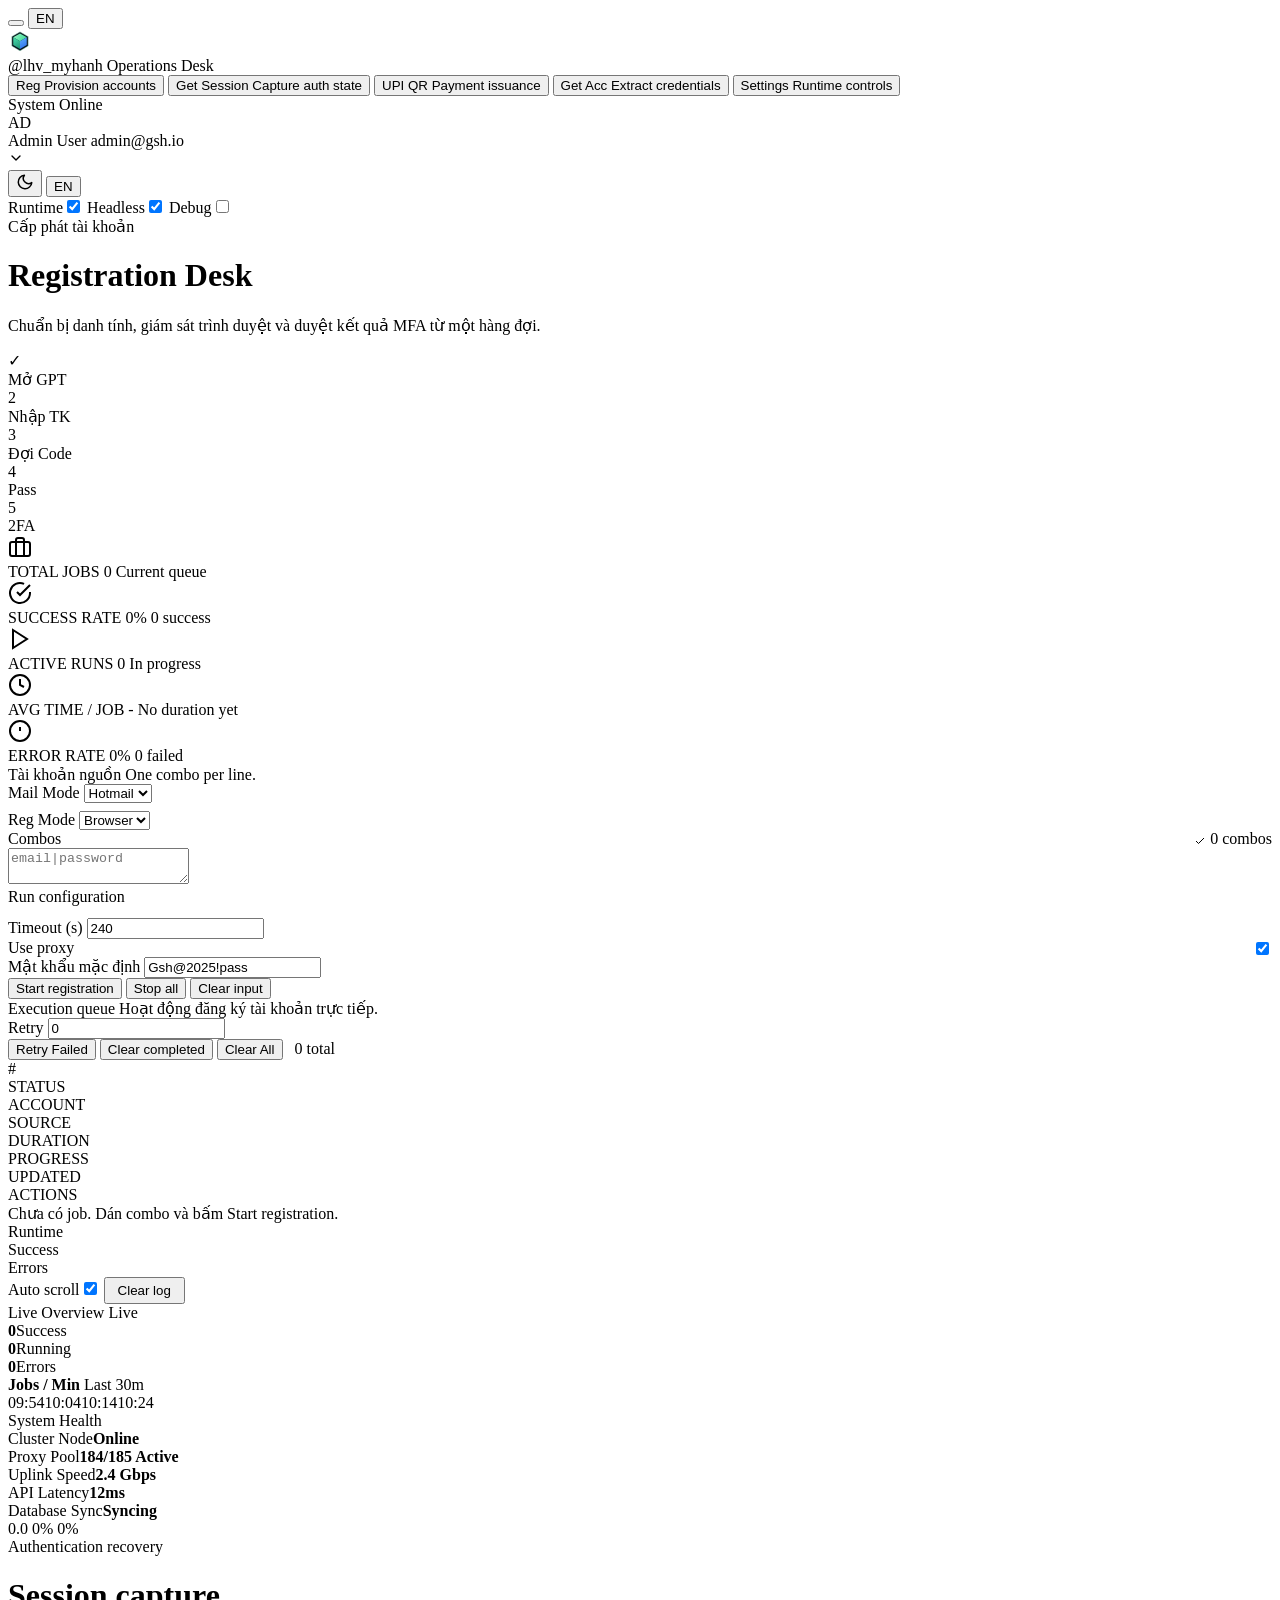
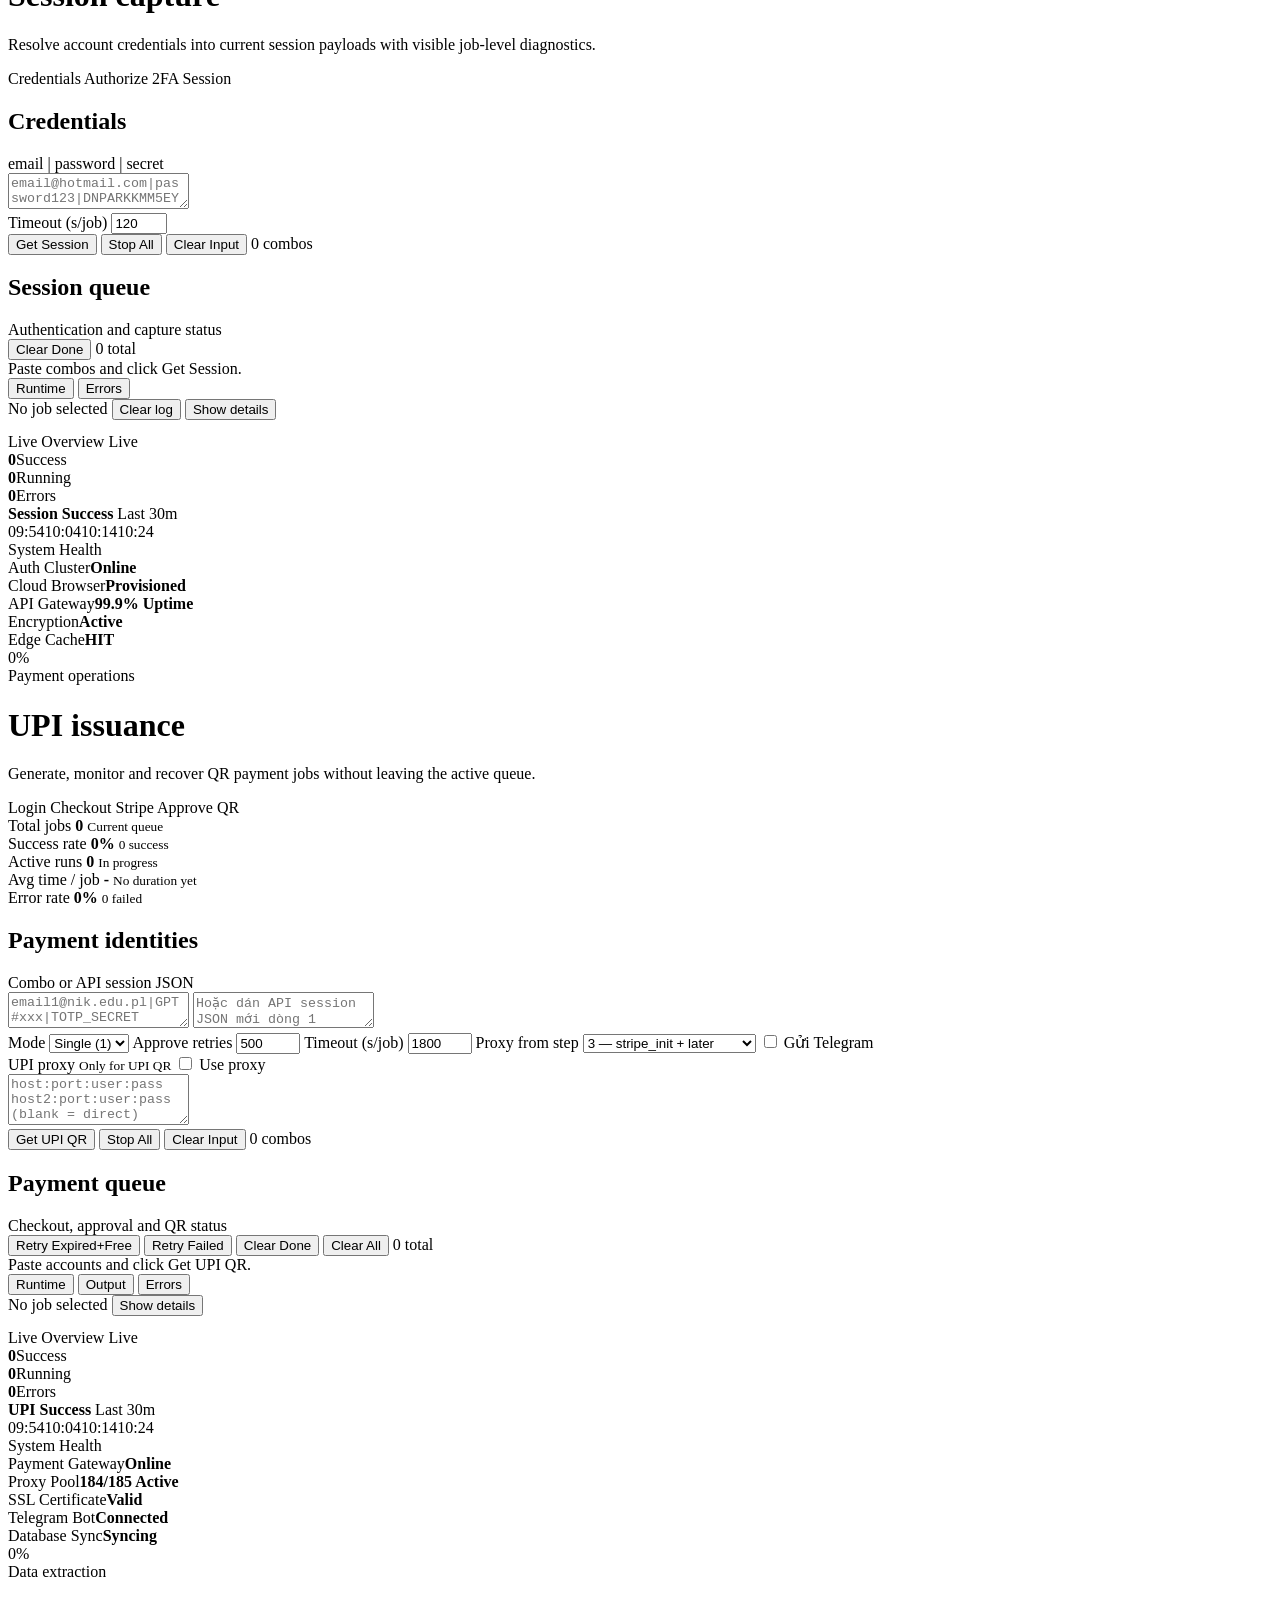
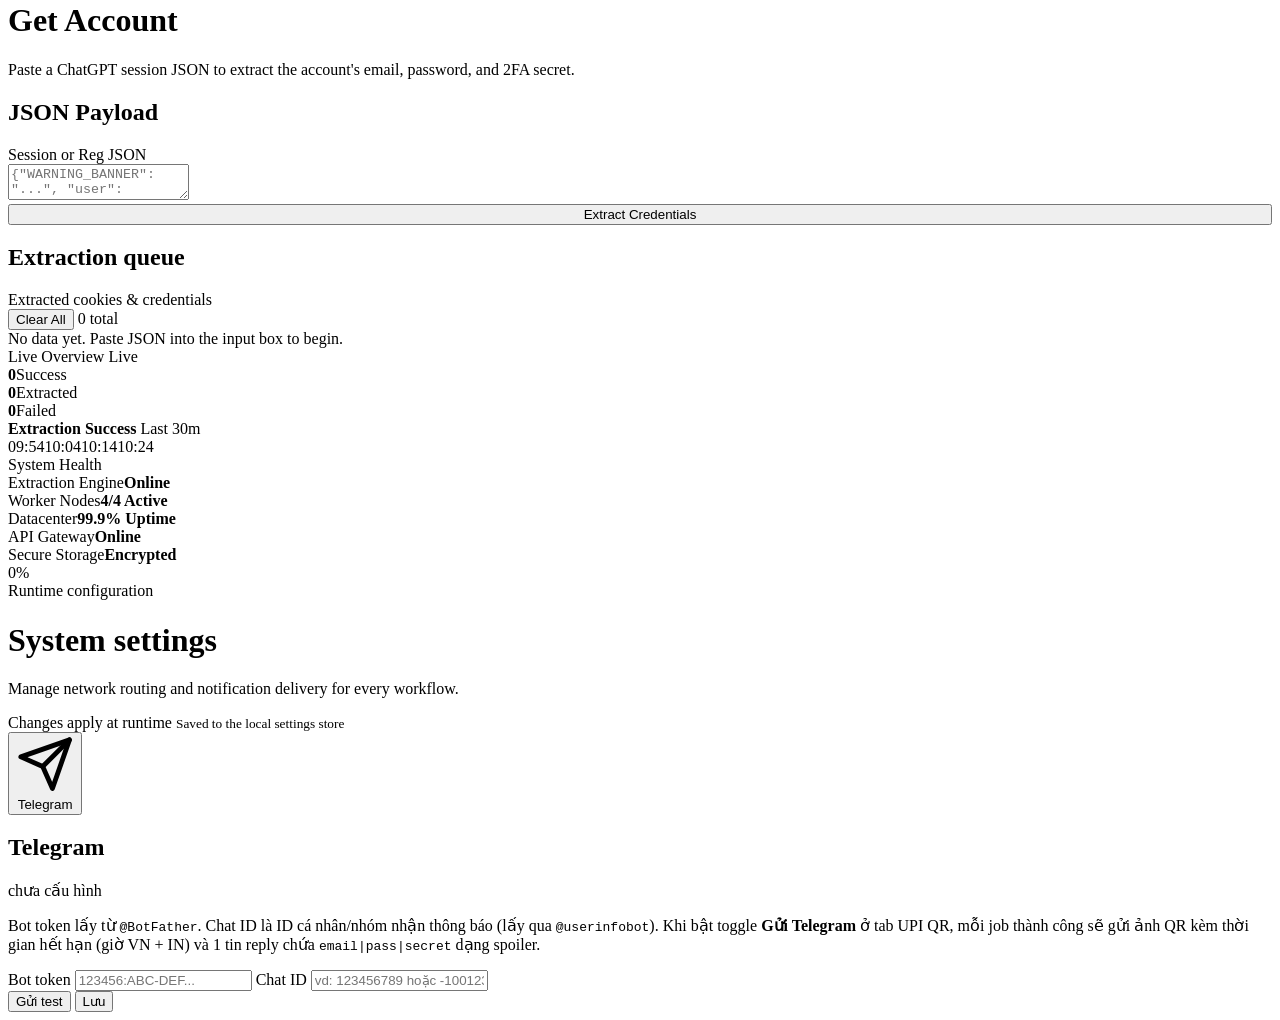
==== frontend/index.html @ a5a89640 "Fix UI bugs: CSS Grid layout, missing IDs, and JS crashes" ====
<!DOCTYPE html>
<html lang="vi">
<head>
<meta charset="UTF-8" />
<meta name="viewport" content="width=device-width, initial-scale=1.0" />
<meta name="description" content="@lhv_myhanh internal operations console for account, session and payment workflows." />
<title>@lhv_myhanh Operations Console</title>
<meta name="auth-token" content="__AUTH_TOKEN__" />
<link rel="preconnect" href="https://fonts.googleapis.com">
<link rel="preconnect" href="https://fonts.gstatic.com" crossorigin>
<link href="https://fonts.googleapis.com/css2?family=Outfit:wght@300;400;500;600;700&display=swap" rel="stylesheet">
<link rel="stylesheet" href="/operations.css?v=__ASSET_VERSION__" />
<script src="/config.js"></script>
<script>
  // config.js sẽ set window.API_BASE_URL
  const originalFetch = window.fetch;
  window.fetch = function() {
    if (typeof arguments[0] === 'string' && arguments[0].startsWith('/')) {
      arguments[0] = (window.API_BASE_URL || '') + arguments[0];
    }
    return originalFetch.apply(this, arguments);
  };

  const OriginalEventSource = window.EventSource;
  window.EventSource = function(url, config) {
    if (typeof url === 'string' && url.startsWith('/')) {
      url = (window.API_BASE_URL || '') + url;
    }
    return new OriginalEventSource(url, config);
  };
</script>
  <link rel="stylesheet" href="/layout-theme.css" />
</head>
<body>
<script>
  (() => {
    try {
      const theme = localStorage.getItem('gpt_console.theme') || 'light';
      if (theme === 'dark') document.body.classList.add('dark-theme');
    } catch (_) {
      document.body.classList.add('dark-theme');
    }
  })();
</script>


<div class="sidebar-footer-controls">
  <button id="theme-toggle-btn" class="theme-toggle-btn" aria-label="Toggle Theme" title="Toggle Theme"></button>
  <button id="lang-toggle-btn" class="lang-toggle-btn" aria-label="Toggle Language" title="Toggle Language">EN</button>
</div>

<!-- ════════════════ TAB: REG ════════════════ -->
<div class="app-container">
  <aside class="app-sidebar">
    <div class="sidebar-logo">
      <svg viewBox="0 0 32 32" role="img" aria-hidden="true" style="width:24px;height:24px;margin-right:12px;">
          <defs>
            <linearGradient id="brandCubeTop2" x1="8" y1="5" x2="24" y2="16" gradientUnits="userSpaceOnUse"><stop offset="0" stop-color="#9AF7C4" /><stop offset="1" stop-color="#38D996" /></linearGradient>
            <linearGradient id="brandCubeLeft2" x1="6" y1="10" x2="16" y2="27" gradientUnits="userSpaceOnUse"><stop offset="0" stop-color="#4EE6B1" /><stop offset="1" stop-color="#1B8D72" /></linearGradient>
            <linearGradient id="brandCubeRight2" x1="16" y1="10" x2="26" y2="27" gradientUnits="userSpaceOnUse"><stop offset="0" stop-color="#62B7FF" /><stop offset="1" stop-color="#2866E8" /></linearGradient>
          </defs>
          <path d="M16 3.8 27 10.1v12.7L16 29.2 5 22.8V10.1L16 3.8Z" fill="#07131C" stroke="rgba(190,255,226,.55)" stroke-width="1.15" />
          <path d="M16 5.9 25 11.1 16 16.2 7 11.1 16 5.9Z" fill="url(#brandCubeTop2)" />
          <path d="M7 11.1 16 16.2v10.3L7 21.3V11.1Z" fill="url(#brandCubeLeft2)" />
          <path d="M25 11.1 16 16.2v10.3l9-5.2V11.1Z" fill="url(#brandCubeRight2)" />
      </svg>
      <div class="sidebar-logo-text">
        <span class="sidebar-logo-title">@lhv_myhanh</span>
        <span class="sidebar-logo-subtitle">Operations Desk</span>
      </div>
    </div>
    <nav class="sidebar-nav">
    <button class="sidebar-nav-item active" data-tab="reg" aria-label="Reg">
      <span class="sidebar-nav-icon"></span>
      <span class="sidebar-nav-text">
        <span class="sidebar-nav-title">Reg</span>
        <span class="sidebar-nav-subtitle">Provision accounts</span>
      </span>
    </button>
    <button class="sidebar-nav-item" data-tab="session" aria-label="Get Session">
      <span class="sidebar-nav-icon"></span>
      <span class="sidebar-nav-text">
        <span class="sidebar-nav-title">Get Session</span>
        <span class="sidebar-nav-subtitle">Capture auth state</span>
      </span>
    </button>
    <button class="sidebar-nav-item" data-tab="upi" aria-label="UPI QR">
      <span class="sidebar-nav-icon"></span>
      <span class="sidebar-nav-text">
        <span class="sidebar-nav-title">UPI QR</span>
        <span class="sidebar-nav-subtitle">Payment issuance</span>
      </span>
    </button>
    <button class="sidebar-nav-item" data-tab="getacc" aria-label="Get Acc">
      <span class="sidebar-nav-icon"></span>
      <span class="sidebar-nav-text">
        <span class="sidebar-nav-title">Get Acc</span>
        <span class="sidebar-nav-subtitle">Extract credentials</span>
      </span>
    </button>
    <button class="sidebar-nav-item" data-tab="settings" aria-label="Settings">
      <span class="sidebar-nav-icon"></span>
      <span class="sidebar-nav-text">
        <span class="sidebar-nav-title">Settings</span>
        <span class="sidebar-nav-subtitle">Runtime controls</span>
      </span>
    </button>
    </nav>
    <div class="sidebar-bottom">
      <div class="sidebar-status">System Online</div>
      <div class="sidebar-user">
        <div class="sidebar-user-avatar">AD</div>
        <div class="sidebar-user-info">
          <span class="sidebar-user-name">Admin User</span>
          <span class="sidebar-user-role">admin@gsh.io</span>
        </div>
        <svg class="sidebar-user-chevron" viewBox="0 0 24 24" width="16" height="16" fill="none" stroke="currentColor" stroke-width="2" stroke-linecap="round" stroke-linejoin="round"><polyline points="6 9 12 15 18 9"></polyline></svg>
      </div>
      <div class="sidebar-controls">
        <button class="sidebar-control-btn" id="theme-toggle-btn" aria-label="Toggle dark mode">
          <svg viewBox="0 0 24 24" width="18" height="18" fill="none" stroke="currentColor" stroke-width="2" stroke-linecap="round" stroke-linejoin="round"><path d="M21 12.79A9 9 0 1 1 11.21 3 7 7 0 0 0 21 12.79z"/></svg>
        </button>
        <button class="sidebar-control-btn" id="lang-toggle-btn" aria-label="Toggle language">EN</button>
      </div>
    </div>
  </aside>
  <div class="app-main-content">
    <header class="app-header">
      <div class="header-toggles">
        <label class="toggle-switch"><span class="toggle-label">Runtime</span><input type="checkbox" id="global-runtime-toggle" checked><span class="toggle-slider"></span></label>
        <label class="toggle-switch"><span class="toggle-label">Headless</span><input type="checkbox" id="headless-toggle" checked><span class="toggle-slider"></span></label>
        <label class="toggle-switch"><span class="toggle-label">Debug</span><input type="checkbox" id="debug-toggle"><span class="toggle-slider"></span></label>
      </div>
    </header>
<main class="tab-content ops-workspace ops-reg active" id="tab-reg">
  <div class="workspace-content">
    <div class="page-header">
      <div class="page-title-wrap">
        <span class="page-category">Cấp phát tài khoản</span>
        <h1 class="page-title" data-i18n="reg_title">Registration Desk</h1>
        <p class="page-subtitle" data-i18n="reg_desc">Chuẩn bị danh tính, giám sát trình duyệt và duyệt kết quả MFA từ một hàng đợi.</p>
      </div>
      <div class="stepper">
        <div class="step done"><div class="step-circle">✓</div> Mở GPT</div>
        <div class="step-connector"></div>
        <div class="step active"><div class="step-circle">2</div> Nhập TK</div>
        <div class="step-connector"></div>
        <div class="step"><div class="step-circle">3</div> Đợi Code</div>
        <div class="step-connector"></div>
        <div class="step"><div class="step-circle">4</div> Pass</div>
        <div class="step-connector"></div>
        <div class="step"><div class="step-circle">5</div> 2FA</div>
      </div>
    </div>
    
    <div class="kpi-row">
      <div class="kpi-card-new">
        <div class="kpi-icon green"><svg viewBox="0 0 24 24" width="24" height="24" fill="none" stroke="currentColor" stroke-width="2"><rect x="2" y="7" width="20" height="14" rx="2" ry="2"></rect><path d="M16 21V5a2 2 0 0 0-2-2h-4a2 2 0 0 0-2 2v16"></path></svg></div>
        <div class="kpi-info">
          <span class="kpi-label">TOTAL JOBS</span>
          <span class="kpi-value" id="metric-total-jobs">0</span>
          <span class="kpi-sub">Current queue</span>
        </div>
      </div>
      <div class="kpi-card-new">
        <div class="kpi-icon green"><svg viewBox="0 0 24 24" width="24" height="24" fill="none" stroke="currentColor" stroke-width="2"><path d="M22 11.08V12a10 10 0 1 1-5.93-9.14"></path><polyline points="22 4 12 14.01 9 11.01"></polyline></svg></div>
        <div class="kpi-info">
          <span class="kpi-label">SUCCESS RATE</span>
          <span class="kpi-value" id="metric-success-rate">0%</span>
          <span class="kpi-sub"><span id="metric-success-count">0</span> success</span>
        </div>
      </div>
      <div class="kpi-card-new">
        <div class="kpi-icon blue"><svg viewBox="0 0 24 24" width="24" height="24" fill="none" stroke="currentColor" stroke-width="2"><polygon points="5 3 19 12 5 21 5 3"></polygon></svg></div>
        <div class="kpi-info">
          <span class="kpi-label">ACTIVE RUNS</span>
          <span class="kpi-value" id="metric-active-runs">0</span>
          <span class="kpi-sub">In progress</span>
        </div>
      </div>
      <div class="kpi-card-new">
        <div class="kpi-icon blue"><svg viewBox="0 0 24 24" width="24" height="24" fill="none" stroke="currentColor" stroke-width="2"><circle cx="12" cy="12" r="10"></circle><polyline points="12 6 12 12 16 14"></polyline></svg></div>
        <div class="kpi-info">
          <span class="kpi-label">AVG TIME / JOB</span>
          <span class="kpi-value" id="metric-avg-time">-</span>
          <span class="kpi-sub">No duration yet</span>
        </div>
      </div>
      <div class="kpi-card-new">
        <div class="kpi-icon red"><svg viewBox="0 0 24 24" width="24" height="24" fill="none" stroke="currentColor" stroke-width="2"><circle cx="12" cy="12" r="10"></circle><line x1="12" y1="8" x2="12" y2="12"></line><line x1="12" y1="16" x2="12.01" y2="16"></line></svg></div>
        <div class="kpi-info">
          <span class="kpi-label">ERROR RATE</span>
          <span class="kpi-value" id="metric-error-rate">0%</span>
          <span class="kpi-sub"><span id="metric-error-count">0</span> failed</span>
        </div>
      </div>
    </div>
    
    <div class="main-grid">
      <div class="form-panel">
        <div class="panel-block">
          <div class="panel-header">
            Tài khoản nguồn
            <span class="panel-subtitle">One combo per line.</span>
          </div>
          <div class="form-row">
            <div class="form-group">
              <label class="form-label" for="reg-mail-mode">Mail Mode</label>
              <select id="reg-mail-mode" class="form-input">
                <option value="outlook">Hotmail</option>
                <option value="gmail">Gmail</option>
              </select>
              <div id="reg-mail-config-host" style="display:flex; flex-direction:column; gap:4px; margin-top:8px;"></div>
            </div>
            <div class="form-group">
              <label class="form-label" for="reg-strategy">Reg Mode</label>
              <select id="reg-strategy" class="form-input">
                <option value="headless">Browser</option>
                <option value="api">API</option>
              </select>
            </div>
          </div>
          <div class="form-group">
            <label class="form-label" style="display:flex;justify-content:space-between;">
              Combos
              <span style="color:var(--lt-green);"><svg viewBox="0 0 24 24" width="12" height="12" fill="none" stroke="currentColor" stroke-width="2" style="vertical-align:text-bottom;"><polyline points="20 6 9 17 4 12"></polyline></svg> <span id="combo-count">0 combos</span></span>
            </label>
            <textarea id="combo-input" class="form-input form-textarea" placeholder="email|password"></textarea>
          </div>
        </div>
        <div class="panel-block">
          <div class="panel-header" style="margin-bottom:12px;">Run configuration</div>
          <div class="form-row">
            <div class="form-group">
              <label class="form-label" for="reg-timeout">Timeout (s)</label>
              <input type="number" id="job-timeout" class="form-input" value="240">
            </div>
            <div class="form-group">
              <label class="form-label">Use proxy <label class="toggle-switch" style="float:right;"><input type="checkbox" id="proxy-toggle" checked><span class="toggle-slider"></span></label></label>
            </div>
          </div>
          <div class="form-group">
            <label class="form-label" for="reg-default-pass">Mật khẩu mặc định</label>
            <input type="text" id="default-password" class="form-input" value="Gsh@2025!pass">
          </div>
          <div class="actions-row">
            <button id="btn-run" class="btn-primary">Start registration</button>
            <button id="btn-stop-all" class="btn-outline-danger">Stop all</button>
            <button id="btn-clear-input" class="btn-ghost">Clear input</button>
          </div>
        </div>
      </div>

      <div class="queue-panel">
        <div class="queue-header">
          <div>
            <span class="queue-title">Execution queue</span>
            <span class="queue-subtitle">Hoạt động đăng ký tài khoản trực tiếp.</span>
          </div>
          <div class="queue-controls">
            <div class="form-group" style="flex-direction:row;align-items:center;gap:8px;">
              <label class="form-label" style="margin:0;">Retry</label>
              <input type="number" id="auto-retry-max" value="0" class="form-input">
            </div>
            <button id="btn-retry-failed" class="btn-ghost">Retry Failed</button>
            <button id="btn-clear-done" class="btn-ghost">Clear completed</button>
            <button id="btn-clear-all" class="btn-ghost">Clear All</button>
            <span class="queue-subtitle" id="job-summary" style="margin:0;margin-left:8px;"><span style="color:var(--lt-green)">0 total</span></span>
          </div>
        </div>
        <div class="queue-table-head">
          <div>#</div>
          <div>STATUS</div>
          <div>ACCOUNT</div>
          <div>SOURCE</div>
          <div>DURATION</div>
          <div>PROGRESS</div>
          <div>UPDATED</div>
          <div>ACTIONS</div>
        </div>
        <div class="queue-table-body" id="job-list">
          <div class="queue-empty-state" id="job-list-empty">Chưa có job. Dán combo và bấm Start registration.</div>
        </div>
      </div>

      <div class="log-panel">
        <div class="log-header">
          <div class="log-tabs">
            <div class="log-tab active" data-target="log-pane">Runtime</div>
            <div class="log-tab" data-target="success-pane">Success</div>
            <div class="log-tab" data-target="error-pane">Errors</div>
          </div>
          <div class="log-controls">
            <label class="toggle-switch" style="transform:scale(0.8);transform-origin:right center;"><span class="toggle-label" style="color:var(--lt-text-muted);">Auto scroll</span><input type="checkbox" checked><span class="toggle-slider"></span></label>
            <button id="btn-clear-log" class="btn-ghost" style="padding:4px 12px;">Clear log</button>
          </div>
        </div>
        <div class="log-body">
          <pre id="log-pane" style="margin:0;font-family:inherit;"></pre>
          <pre id="success-pane" style="margin:0;font-family:inherit;display:none;"></pre>
          <pre id="error-pane" style="margin:0;font-family:inherit;display:none;"></pre>
        </div>
      </div>
      
      <aside class="insights-rail ops-live-rail" aria-label="Registration insights">
      <section class="insight-card live-overview-card">
        <header class="live-overview-head">
          <span class="live-overview-title"><span class="live-overview-icon" aria-hidden="true"></span>Live Overview</span>
          <span class="live-badge">Live</span>
        </header>
        <div class="live-overview-stats">
          <div><strong id="reg-rail-success">0</strong><span>Success</span></div>
          <div><strong id="reg-rail-running">0</strong><span>Running</span></div>
          <div class="is-error"><strong id="reg-rail-errors">0</strong><span>Errors</span></div>
        </div>
        <div class="rail-chart-head">
          <strong>Jobs / Min</strong>
          <span>Last 30m</span>
        </div>
        <div class="live-chart ops-realtime-chart rail-live-chart" id="reg-realtime-chart" data-chart-value-id="insight-jobs-min" aria-label="Realtime registration throughput chart"></div>
        <div class="rail-chart-foot"><span>09:54</span><span>10:04</span><span>10:14</span><span>10:24</span></div>
        <div class="rail-block health-card">
          <header class="rail-block-head" data-i18n="rail_system_health">System Health</header>
          <div class="health-row"><span data-i18n="rail_cluster_node">Cluster Node</span><strong>Online</strong></div>
          <div class="health-row"><span data-i18n="rail_proxy_pool">Proxy Pool</span><strong style="color:var(--brand-primary)">184/185 Active</strong></div>
          <div class="health-row"><span data-i18n="rail_uplink_speed">Uplink Speed</span><strong>2.4 Gbps</strong></div>
          <div class="health-row"><span>API Latency</span><strong>12ms</strong></div>
          <div class="health-row"><span>Database Sync</span><strong>Syncing</strong></div>
        </div>

        <span class="rail-hidden-metric" id="insight-jobs-min">0.0</span>
        <span class="rail-hidden-metric" id="insight-success-rate">0%</span>
        <span class="rail-hidden-metric" id="insight-error-rate">0%</span>
      </section>
    </aside>

    </div>
  </div>
</main>
<!-- ------------------ TAB: GET SESSION ------------------ -->

  </div>
</main>

<!-- ════════════════ TAB: GET SESSION ════════════════ -->
<main class="tab-content ops-workspace ops-session" id="tab-session">
  <header class="workspace-mast">
    <div class="workspace-title-group">
      <span class="workspace-kicker" data-i18n="ses_kicker">Authentication recovery</span>
      <h1 data-i18n="ses_title">Session capture</h1>
      <p data-i18n="ses_desc">Resolve account credentials into current session payloads with visible job-level diagnostics.</p>
    </div>
    <div class="pipeline-strip pipeline-strip-session" aria-label="Session pipeline">
      <span class="pipeline-step is-current">Credentials</span>
      <span class="pipeline-step">Authorize</span>
      <span class="pipeline-step">2FA</span>
      <span class="pipeline-step">Session</span>
    </div>
  </header>

  <div class="workspace-grid">
    <aside class="control-rail">
  <section class="card card-input control-surface">
    <header class="card-head">
      <div class="panel-title-group">
        <h2 data-i18n="ses_credentials">Credentials</h2>
        <span class="panel-subtitle">email | password | secret</span>
      </div>
    </header>
    <textarea class="combo-textarea" id="ses-combo-input" placeholder="email@hotmail.com|password123|DNPARKKMM5EYOPDG...&#10;email2@hotmail.com|pass456|I77PEBZQNEBE67SU..."></textarea>
    <div class="card-settings">
      <label class="input-group settings-field-compact">
        <span class="input-label" data-i18n="reg_timeout">Timeout (s/job)</span>
        <input type="number" id="ses-job-timeout" value="120" min="30" max="600" step="10" />
      </label>
    </div>
    <div class="card-actions">
      <button id="ses-btn-run" class="btn btn-primary" data-i18n="ses_start">Get Session</button>
      <button id="ses-btn-stop-all" class="btn btn-danger" data-i18n="reg_stop">Stop All</button>
      <button id="ses-btn-clear-input" class="btn btn-ghost" data-i18n="reg_clear">Clear Input</button>
      <span class="muted" id="ses-combo-count" data-i18n="reg_combos_count">0 combos</span>
    </div>
  </section>
    </aside>

    <section class="execution-canvas">
  <section class="card card-jobs jobs-surface">
    <header class="card-head">
      <div class="panel-title-group">
        <h2 data-i18n="ses_queue_title">Session queue</h2>
        <span class="panel-subtitle" data-i18n="ses_queue_desc">Authentication and capture status</span>
      </div>
      <div class="card-head-actions">
        <button id="ses-btn-clear-done" class="btn btn-ghost btn-small" data-i18n="reg_clear_done">Clear Done</button>
        <span class="muted" id="ses-job-summary">0 total</span>
      </div>
    </header>
    <div id="ses-job-list" class="job-list">
      <div class="empty" data-i18n="ses_no_jobs">Paste combos and click Get Session.</div>
    </div>
  </section>

      <section class="diagnostics-dock is-collapsed" data-dock="session">
        <header class="dock-bar">
          <div class="dock-tabs" role="tablist" aria-label="Session diagnostics">
            <button class="dock-tab active" type="button" role="tab" aria-selected="true" data-dock-target="session-log" data-i18n="reg_tab_runtime">Runtime</button>
            <button class="dock-tab" type="button" role="tab" aria-selected="false" data-dock-target="session-error" data-i18n="reg_tab_errors">Errors</button>
          </div>
          <div class="dock-context">
            <span class="dock-target" id="ses-log-target">No job selected</span>
            <button id="ses-btn-clear-log" class="btn btn-ghost btn-small" data-i18n="clear_log" title="Clear log viewer">Clear log</button>
            <button class="dock-collapse" type="button" data-dock-collapse data-i18n="show_details" aria-expanded="false">Show details</button>
          </div>
        </header>
        <div class="dock-panels">
          <section class="dock-panel active card card-log" role="tabpanel" data-dock-panel="session-log">
            <pre id="ses-log-pane" class="log-pane"></pre>
          </section>
          <section class="dock-panel card card-error" role="tabpanel" data-dock-panel="session-error" hidden>
            <header class="dock-panel-head">
              <span data-i18n="ses_errors_head">Session capture failures</span>
              <button id="ses-btn-copy-error" class="btn btn-ghost btn-small" data-i18n="copy_all">Copy all</button>
            </header>
            <pre id="ses-error-pane" class="output-pane">No errors yet.</pre>
          </section>
        </div>
      </section>
    </section>

    <aside class="insights-rail tab-chart-rail ops-live-rail" aria-label="Session insights">
      <section class="insight-card live-overview-card">
        <header class="live-overview-head">
          <span class="live-overview-title"><span class="live-overview-icon" aria-hidden="true"></span>Live Overview</span>
          <span class="live-badge">Live</span>
        </header>
        <div class="live-overview-stats">
          <div><strong id="session-rail-success">0</strong><span>Success</span></div>
          <div><strong id="session-chart-running">0</strong><span>Running</span></div>
          <div class="is-error"><strong id="session-chart-errors">0</strong><span>Errors</span></div>
        </div>
        <div class="rail-chart-head">
          <strong>Session Success</strong>
          <span>Last 30m</span>
        </div>
        <div class="live-chart ops-realtime-chart rail-live-chart" id="session-realtime-chart" data-chart-value-id="session-chart-value" aria-label="Realtime session success chart"></div>
        <div class="rail-chart-foot"><span>09:54</span><span>10:04</span><span>10:14</span><span>10:24</span></div>
        <div class="rail-block health-card">
          <header class="rail-block-head" data-i18n="rail_system_health">System Health</header>
          <div class="health-row"><span>Auth Cluster</span><strong>Online</strong></div>
          <div class="health-row"><span data-i18n="rail_cloud_browser">Cloud Browser</span><strong>Provisioned</strong></div>
          <div class="health-row"><span>API Gateway</span><strong>99.9% Uptime</strong></div>
          <div class="health-row"><span>Encryption</span><strong>Active</strong></div>
          <div class="health-row"><span>Edge Cache</span><strong>HIT</strong></div>
        </div>

        <span class="rail-hidden-metric" id="session-chart-value">0%</span>
      </section>
    </aside>
  </div>
</main>

<!-- ════════════════ TAB: UPI QR ════════════════ -->
<main class="tab-content ops-workspace ops-upi" id="tab-upi">
  <header class="workspace-mast">
    <div class="workspace-title-group">
      <span class="workspace-kicker" data-i18n="upi_kicker">Payment operations</span>
      <h1 data-i18n="upi_title">UPI issuance</h1>
      <p data-i18n="upi_desc">Generate, monitor and recover QR payment jobs without leaving the active queue.</p>
    </div>
    <div class="pipeline-strip pipeline-strip-upi" aria-label="UPI pipeline">
      <span class="pipeline-step is-current">Login</span>
      <span class="pipeline-step">Checkout</span>
      <span class="pipeline-step">Stripe</span>
      <span class="pipeline-step">Approve</span>
      <span class="pipeline-step">QR</span>
    </div>
  </header>

  <section class="metric-strip upi-metric-strip" aria-label="UPI overview">
    <article class="metric-card metric-green">
      <span class="metric-icon" aria-hidden="true"></span>
      <span class="metric-label" data-i18n="kpi_total_jobs">Total jobs</span>
      <strong id="upi-metric-total-jobs">0</strong>
      <small id="upi-metric-total-note" data-i18n="kpi_current_queue">Current queue</small>
      <div class="metric-sparkline ops-realtime-chart" id="upi-total-jobs-chart" aria-hidden="true"></div>
    </article>
    <article class="metric-card metric-green">
      <span class="metric-icon" aria-hidden="true"></span>
      <span class="metric-label" data-i18n="kpi_success_rate">Success rate</span>
      <strong id="upi-metric-success-rate">0%</strong>
      <small id="upi-metric-success-note"><span data-i18n="kpi_0_success">0 success</span></small>
      <span class="metric-ring" aria-hidden="true"></span>
    </article>
    <article class="metric-card metric-blue">
      <span class="metric-icon" aria-hidden="true"></span>
      <span class="metric-label" data-i18n="kpi_active_runs">Active runs</span>
      <strong id="upi-metric-active-runs">0</strong>
      <small id="upi-metric-active-note" data-i18n="kpi_running">In progress</small>
      <div class="metric-sparkline ops-realtime-chart" id="upi-active-runs-chart" aria-hidden="true"></div>
    </article>
    <article class="metric-card metric-blue">
      <span class="metric-icon" aria-hidden="true"></span>
      <span class="metric-label">Avg time / job</span>
      <strong id="upi-metric-avg-time">-</strong>
      <small id="upi-metric-avg-note">No duration yet</small>
      <div class="metric-sparkline ops-realtime-chart" id="upi-avg-time-chart" aria-hidden="true"></div>
    </article>
    <article class="metric-card metric-red">
      <span class="metric-icon" aria-hidden="true"></span>
      <span class="metric-label">Error rate</span>
      <strong id="upi-metric-error-rate">0%</strong>
      <small id="upi-metric-error-note">0 failed</small>
      <div class="metric-sparkline ops-realtime-chart" id="upi-error-rate-chart" aria-hidden="true"></div>
    </article>
  </section>

  <div class="workspace-grid">
    <aside class="control-rail">
  <section class="card card-input control-surface">
    <header class="card-head">
      <div class="panel-title-group">
        <h2 data-i18n="upi_identities">Payment identities</h2>
        <span class="panel-subtitle">Combo or API session JSON</span>
      </div>
    </header>
    <textarea class="combo-textarea" id="upi-combo-input" placeholder="email1@nik.edu.pl|GPT#xxx|TOTP_SECRET&#10;email2@nik.edu.pl|GPT#yyy|TOTP_SECRET"></textarea>
    <textarea class="combo-textarea upi-session-textarea" id="upi-session-input" placeholder='Hoặc dán API session JSON mới dòng 1 object từ https://chatgpt.com/api/auth/session&#10;{"user":{"email":"mail@example.com"},"accessToken":"eyJ...","expires":"..."}'></textarea>
    <div class="card-settings">
      <div class="card-settings-row card-settings-row-mixed">
        <label class="input-group config-field-short" title="Số luồng chạy song song">
          <span class="input-label" data-i18n="reg_reg_mode">Mode</span>
          <select id="upi-concurrency-select" class="concurrency-select" data-tab="upi">
            <option value="single">Single (1)</option>
            <option value="multi">Multi (2)</option>
            <option value="multi3">Multi (3)</option>
            <option value="multi5">Multi (5)</option>
            <option value="multi10">Multi (10)</option>
            <option value="multi20">Multi (20)</option>
            <option value="multi30">Multi (30)</option>
            <option value="multi50">Multi (50)</option>
          </select>
        </label>
        <label class="input-group config-field-short" title="Số lần retry POST /backend-api/payments/checkout/approve">
          <span class="input-label">Approve retries</span>
          <input type="number" id="upi-approve-retries" value="500" min="1" max="2000" step="1" />
        </label>
        <label class="input-group config-field-short" title="Timeout cho mỗi job (giây)">
          <span class="input-label" data-i18n="reg_timeout">Timeout (s/job)</span>
          <input type="number" id="upi-job-timeout" value="1800" min="60" max="7200" step="60" />
        </label>
        <label class="input-group config-field-short" title="Step bắt đầu áp proxy (1-6). 1 = login + checkout + stripe + approve via proxy (an toàn khi IP host non-IN). 3 = step 1-2 DIRECT, 3-6 via proxy (default — chỉ ổn nếu IP host hợp lệ).">
          <span class="input-label">Proxy from step</span>
          <select id="upi-proxy-from-step">
            <option value="1">1 — login + all (full proxy)</option>
            <option value="2">2 — checkout + later</option>
            <option value="3" selected>3 — stripe_init + later</option>
            <option value="4">4 — elements + later</option>
            <option value="5">5 — confirm + approve</option>
            <option value="6">6 — approve only</option>
          </select>
        </label>
        <span class="settings-divider" aria-hidden="true"></span>
        <label class="toggle-wrap" id="upi-notify-wrap" title="Bật để gửi QR + thông tin account qua Telegram khi job xong">
          <input type="checkbox" id="upi-notify-toggle" />
          <span class="toggle-track"><span class="toggle-thumb"></span></span>
          <span class="toggle-label" data-i18n="upi_telegram">Gửi Telegram</span>
        </label>
      </div>
      <div class="workflow-proxy-row">
        <div class="input-group workflow-proxy-field">
          <div class="workflow-proxy-heading">
            <label class="input-label" for="upi-proxy-input">UPI proxy <small>Only for UPI QR</small></label>
            <label class="toggle-wrap workflow-proxy-toggle" title="Use this proxy for UPI QR jobs">
              <input type="checkbox" id="upi-proxy-toggle" />
              <span class="toggle-track"><span class="toggle-thumb"></span></span>
              <span class="toggle-label" data-i18n="reg_use_proxy">Use proxy</span>
            </label>
          </div>
          <textarea id="upi-proxy-input" class="proxy-textarea" rows="3" placeholder="host:port:user:pass&#10;host2:port:user:pass (blank = direct)" spellcheck="false" autocomplete="off"></textarea>
        </div>
      </div>
    </div>
    <div class="card-actions">
      <button id="upi-btn-run" class="btn btn-primary" data-i18n="upi_start">Get UPI QR</button>
      <button id="upi-btn-stop-all" class="btn btn-danger" data-i18n="reg_stop">Stop All</button>
      <button id="upi-btn-clear-input" class="btn btn-ghost" data-i18n="reg_clear">Clear Input</button>
      <span class="muted" id="upi-combo-count" data-i18n="reg_combos_count">0 combos</span>
    </div>
  </section>
    </aside>

    <section class="execution-canvas">
  <section class="card card-jobs jobs-surface">
    <header class="card-head">
      <div class="panel-title-group">
        <h2 data-i18n="upi_queue_title">Payment queue</h2>
        <span class="panel-subtitle" data-i18n="upi_queue_desc">Checkout, approval and QR status</span>
      </div>
      <div class="card-head-actions">
        <button id="upi-btn-retry-expired-free" class="btn btn-ghost btn-small" data-i18n="upi_retry_expired" title="Retry mọi job có QR hết hạn nhưng vẫn Free">Retry Expired+Free</button>
        <button id="upi-btn-retry-failed" class="btn btn-ghost btn-small" data-i18n="reg_retry_failed" title="Retry all error & cancelled jobs">Retry Failed</button>
        <button id="upi-btn-clear-done" class="btn btn-ghost btn-small" data-i18n="reg_clear_done">Clear Done</button>
        <button id="upi-btn-clear-all" class="btn btn-ghost btn-small" data-i18n="reg_clear_all" title="Xóa TẤT CẢ jobs (mọi trạng thái)">Clear All</button>
        <span class="muted" id="upi-job-summary">0 total</span>
      </div>
    </header>
    <div id="upi-job-list" class="job-list">
      <div class="empty" data-i18n="upi_no_jobs">Paste accounts and click Get UPI QR.</div>
    </div>
  </section>

      <section class="diagnostics-dock is-collapsed" data-dock="upi">
        <header class="dock-bar">
          <div class="dock-tabs" role="tablist" aria-label="UPI diagnostics">
            <button class="dock-tab active" type="button" role="tab" aria-selected="true" data-dock-target="upi-log" data-i18n="reg_tab_runtime">Runtime</button>
            <button class="dock-tab" type="button" role="tab" aria-selected="false" data-dock-target="upi-output" data-i18n="reg_tab_success">Output</button>
            <button class="dock-tab" type="button" role="tab" aria-selected="false" data-dock-target="upi-error" data-i18n="reg_tab_errors">Errors</button>
          </div>
          <div class="dock-context">
            <span class="dock-target" id="upi-log-target">No job selected</span>
            <button class="dock-collapse" type="button" data-dock-collapse data-i18n="show_details" aria-expanded="false">Show details</button>
          </div>
        </header>
        <div class="dock-panels">
          <section class="dock-panel active card card-log" role="tabpanel" data-dock-panel="upi-log">
            <pre id="upi-log-pane" class="log-pane"></pre>
          </section>
          <section class="dock-panel card card-success" role="tabpanel" data-dock-panel="upi-output" hidden>
            <header class="dock-panel-head">
              <span data-i18n="upi_output_head">Generated payment output</span>
              <button id="upi-btn-copy-success" class="btn btn-ghost btn-small" data-i18n="copy_all">Copy all</button>
            </header>
            <pre id="upi-success-pane" class="output-pane">Format: email|password|secret_2fa</pre>
          </section>
          <section class="dock-panel card card-error" role="tabpanel" data-dock-panel="upi-error" hidden>
            <header class="dock-panel-head">
              <span data-i18n="upi_errors_head">Payment workflow failures</span>
              <button id="upi-btn-copy-error" class="btn btn-ghost btn-small" data-i18n="copy_all">Copy all</button>
            </header>
            <pre id="upi-error-pane" class="output-pane">No errors yet.</pre>
          </section>
        </div>
      </section>
    </section>

    <aside class="insights-rail tab-chart-rail ops-live-rail" aria-label="UPI insights">
      <section class="insight-card live-overview-card">
        <header class="live-overview-head">
          <span class="live-overview-title"><span class="live-overview-icon" aria-hidden="true"></span>Live Overview</span>
          <span class="live-badge">Live</span>
        </header>
        <div class="live-overview-stats">
          <div><strong id="upi-rail-success">0</strong><span>Success</span></div>
          <div><strong id="upi-chart-running">0</strong><span>Running</span></div>
          <div class="is-error"><strong id="upi-chart-errors">0</strong><span>Errors</span></div>
        </div>
        <div class="rail-chart-head">
          <strong>UPI Success</strong>
          <span>Last 30m</span>
        </div>
        <div class="live-chart ops-realtime-chart rail-live-chart" id="upi-realtime-chart" data-chart-value-id="upi-chart-value" aria-label="Realtime UPI success chart"></div>
        <div class="rail-chart-foot"><span>09:54</span><span>10:04</span><span>10:14</span><span>10:24</span></div>
        <div class="rail-block health-card">
          <header class="rail-block-head" data-i18n="rail_system_health">System Health</header>
          <div class="health-row"><span>Payment Gateway</span><strong>Online</strong></div>
          <div class="health-row"><span data-i18n="rail_proxy_pool">Proxy Pool</span><strong style="color:var(--brand-primary)">184/185 Active</strong></div>
          <div class="health-row"><span>SSL Certificate</span><strong>Valid</strong></div>
          <div class="health-row"><span>Telegram Bot</span><strong>Connected</strong></div>
          <div class="health-row"><span>Database Sync</span><strong>Syncing</strong></div>
        </div>

        <span class="rail-hidden-metric" id="upi-chart-value">0%</span>
      </section>
    </aside>
  </div>
</main>

<!-- ════════════════ TAB: GET ACC ════════════════ -->
<main class="tab-content ops-workspace ops-getacc" id="tab-getacc">
  <header class="workspace-mast">
    <div class="workspace-title-group">
      <span class="workspace-kicker" data-i18n="acc_kicker">Data extraction</span>
      <h1 data-i18n="acc_title">Get Account</h1>
      <p data-i18n="acc_desc">Paste a ChatGPT session JSON to extract the account's email, password, and 2FA secret.</p>
    </div>
  </header>

  <div class="workspace-grid">
    <aside class="control-rail">
      <section class="card card-input control-surface">
        <header class="card-head">
          <div class="panel-title-group">
            <h2 data-i18n="acc_json">JSON Payload</h2>
            <span class="panel-subtitle">Session or Reg JSON</span>
          </div>
        </header>
        <textarea id="getacc-json-input" class="combo-textarea" placeholder='{"WARNING_BANNER": "...", "user": {"email": "..."}}'></textarea>
        <div class="card-actions">
          <button id="getacc-extract-btn" class="btn btn-primary" style="width: 100%;" data-i18n="acc_start">Extract Credentials</button>
        </div>
      </section>
    </aside>

    <section class="execution-canvas">
      <section class="card card-jobs jobs-surface">
        <header class="card-head">
          <div class="panel-title-group">
            <h2 data-i18n="acc_queue_title">Extraction queue</h2>
            <span class="panel-subtitle" data-i18n="acc_queue_desc">Extracted cookies & credentials</span>
          </div>
          <div class="card-head-actions">
            <button id="getacc-btn-clear-all" class="btn btn-ghost btn-small" data-i18n="reg_clear_all" title="Remove all items">Clear All</button>
            <span class="muted" id="getacc-job-summary">0 total</span>
          </div>
        </header>
        <div id="getacc-job-list" class="job-list">
          <div class="empty" data-i18n="acc_no_jobs">No data yet. Paste JSON into the input box to begin.</div>
        </div>
      </section>
    </section>

    <aside class="insights-rail tab-chart-rail ops-live-rail" aria-label="Get Account insights">
      <section class="insight-card live-overview-card">
        <header class="live-overview-head">
          <span class="live-overview-title"><span class="live-overview-icon" aria-hidden="true"></span>Live Overview</span>
          <span class="live-badge">Live</span>
        </header>
        <div class="live-overview-stats">
          <div><strong id="getacc-rail-success">0</strong><span>Success</span></div>
          <div><strong id="getacc-chart-total">0</strong><span>Extracted</span></div>
          <div class="is-error"><strong id="getacc-chart-errors">0</strong><span>Failed</span></div>
        </div>
        <div class="rail-chart-head">
          <strong>Extraction Success</strong>
          <span>Last 30m</span>
        </div>
        <div class="live-chart ops-realtime-chart rail-live-chart" id="getacc-realtime-chart" data-chart-value-id="getacc-chart-value" aria-label="Realtime extraction chart"></div>
        <div class="rail-chart-foot"><span>09:54</span><span>10:04</span><span>10:14</span><span>10:24</span></div>
        <div class="rail-block health-card">
          <header class="rail-block-head" data-i18n="rail_system_health">System Health</header>
          <div class="health-row"><span>Extraction Engine</span><strong>Online</strong></div>
          <div class="health-row"><span>Worker Nodes</span><strong style="color:var(--brand-primary)">4/4 Active</strong></div>
          <div class="health-row"><span>Datacenter</span><strong>99.9% Uptime</strong></div>
          <div class="health-row"><span>API Gateway</span><strong>Online</strong></div>
          <div class="health-row"><span>Secure Storage</span><strong>Encrypted</strong></div>
        </div>

        <span class="rail-hidden-metric" id="getacc-chart-value">0%</span>
      </section>
    </aside>
  </div>
</main>

<!-- ════════════════ TAB: SETTINGS ════════════════ -->
<main class="tab-content settings-page" id="tab-settings">
  <header class="workspace-mast settings-mast">
    <div class="workspace-title-group">
      <span class="workspace-kicker" data-i18n="set_kicker">Runtime configuration</span>
      <h1 data-i18n="set_title">System settings</h1>
      <p data-i18n="set_desc">Manage network routing and notification delivery for every workflow.</p>
    </div>
    <div class="settings-scope-note">
      <span>Changes apply at runtime</span>
      <small>Saved to the local settings store</small>
    </div>
  </header>
  <div class="settings-workspace">
  <!-- Sidebar dọc: danh sách nhóm cấu hình -->
  <aside class="settings-sidebar" role="tablist" aria-label="Settings sections">
    <button class="settings-nav-item" data-settings-section="proxies" role="tab" aria-selected="false" style="display:none">
      <span class="settings-nav-icon" aria-hidden="true">
        <svg viewBox="0 0 24 24" fill="none" stroke="currentColor" stroke-width="2" stroke-linecap="round" stroke-linejoin="round"><circle cx="12" cy="12" r="10"/><line x1="2" y1="12" x2="22" y2="12"/><path d="M12 2a15.3 15.3 0 0 1 4 10 15.3 15.3 0 0 1-4 10 15.3 15.3 0 0 1-4-10 15.3 15.3 0 0 1 4-10z"/></svg>
      </span>
      <span class="settings-nav-label">Proxies</span>
    </button>
    <button class="settings-nav-item active" data-settings-section="telegram" role="tab" aria-selected="true">
      <span class="settings-nav-icon" aria-hidden="true">
        <svg viewBox="0 0 24 24" fill="none" stroke="currentColor" stroke-width="2" stroke-linecap="round" stroke-linejoin="round"><path d="M22 2 11 13"/><path d="M22 2 15 22l-4-9-9-4 20-7z"/></svg>
      </span>
      <span class="settings-nav-label">Telegram</span>
    </button>
  </aside>

  <!-- Content pane -->
  <div class="settings-content">
    <!-- ── Section: Proxies ── -->
    <section class="card settings-section" id="settings-section-proxies" data-settings-pane="proxies" style="display:none">
      <header class="card-head">
        <h2>Proxies</h2>
        <div class="card-head-actions">
          <label class="input-group config-field-tiny" title="Cách chọn proxy mỗi lần chạy">
            <span class="input-label">Rotation</span>
            <select id="proxy-pool-mode" class="hme-select-sm">
              <option value="round_robin">Round-robin</option>
              <option value="random">Random</option>
              <option value="probe">Probe (health-check)</option>
            </select>
          </label>
          <span id="proxy-pool-summary" class="badge badge-muted" title="Tổng / live / dead">0 proxy</span>
        </div>
      </header>

      <div class="settings-section-body">
        <p class="settings-hint muted">
          Mỗi dòng 1 proxy, hỗ trợ 3 dạng:
          <code>host:port:user:pass</code> ·
          <code>host:port:user-SID{SID}:pass</code> (SID xoay IP) ·
          <code>http://user:pass@host:port</code> (URL cũ vẫn nhận).
          Token <code>{SID}</code> (hoặc <code>{sid}</code> — không phân biệt hoa/thường) sinh ngẫu nhiên mỗi lần dùng; mọi vị trí <code>{SID}</code> trong 1 dòng dùng <strong>cùng 1 token</strong>.
          Tool xoay vòng (round-robin/random) để tránh trùng IP; proxy lỗi auth/host tự bị loại. Để trống = chạy direct.
        </p>

        <!-- Repeater rows -->
        <div id="proxy-pool-rows" class="proxy-pool-rows"></div>

        <div class="proxy-pool-toolbar">
          <button id="proxy-pool-add" class="btn btn-ghost btn-small" type="button">+ Thêm proxy</button>
          <button id="proxy-pool-paste" class="btn btn-ghost btn-small" type="button" title="Dán nhiều proxy (mỗi dòng 1)">Dán hàng loạt</button>
          <span class="settings-toolbar-spacer"></span>
          <button id="proxy-pool-test-all" class="btn btn-ghost btn-small" type="button">Test All</button>
          <button id="proxy-pool-save" class="btn btn-primary btn-small" type="button">Lưu</button>
        </div>

        <div id="proxy-pool-status" class="proxy-pool-status muted"></div>
      </div>
    </section>

    <!-- ── Section: Telegram ── -->
    <section class="card settings-section active" id="settings-section-telegram" data-settings-pane="telegram">
      <header class="card-head">
        <h2>Telegram</h2>
        <span id="telegram-status-badge" class="badge badge-muted">chưa cấu hình</span>
      </header>

      <div class="settings-section-body">
        <p class="settings-hint muted">
          Bot token lấy từ <code>@BotFather</code>. Chat ID là ID cá nhân/nhóm nhận thông báo (lấy qua <code>@userinfobot</code>). Khi bật toggle <strong>Gửi Telegram</strong> ở tab UPI QR, mỗi job thành công sẽ gửi ảnh QR kèm thời gian hết hạn (giờ VN + IN) và 1 tin reply chứa <code>email|pass|secret</code> dạng spoiler.
        </p>

        <label class="input-group">
          <span class="input-label">Bot token</span>
          <input type="text" id="telegram-bot-token" placeholder="123456:ABC-DEF..." spellcheck="false" autocomplete="off" />
        </label>
        <label class="input-group">
          <span class="input-label">Chat ID</span>
          <input type="text" id="telegram-chat-id" placeholder="vd: 123456789 hoặc -100123..." spellcheck="false" autocomplete="off" />
        </label>

        <div class="proxy-pool-toolbar">
          <span class="settings-toolbar-spacer"></span>
          <button id="telegram-test" class="btn btn-ghost btn-small" type="button">Gửi test</button>
          <button id="telegram-save" class="btn btn-primary btn-small" type="button">Lưu</button>
        </div>

        <div id="telegram-status" class="proxy-pool-status muted"></div>
      </div>
    </section>
  </main>

<!-- Bulk-paste proxy dialog -->
<div id="proxy-paste-modal" class="modal" style="display:none;" role="dialog" aria-modal="true" aria-labelledby="proxy-paste-title">
  <div class="modal-content modal-content-md">
    <header class="modal-head">
      <h3 id="proxy-paste-title">Dán nhiều proxy</h3>
      <button id="proxy-paste-close" class="btn-icon" aria-label="Close" title="Đóng">×</button>
    </header>
    <div class="modal-body">
      <p class="muted">Mỗi dòng 1 proxy. Dòng trùng sẽ tự bỏ qua.</p>
      <textarea id="proxy-paste-textarea" class="combo-textarea proxy-paste-textarea"
        placeholder="http://user:pass@host:port&#10;http://user2:pass2@host2:port2"
        spellcheck="false"></textarea>
    </div>
    <footer class="modal-foot">
      <button id="proxy-paste-cancel" class="btn btn-ghost">Hủy</button>
      <button id="proxy-paste-apply" class="btn btn-primary">Thêm vào danh sách</button>
    </footer>
  </div>
</div>

<!-- HME feedback / confirm dialog -->
<div id="hme-feedback-modal" class="modal hme-feedback-modal" style="display:none;" role="dialog" aria-modal="true" aria-labelledby="hme-feedback-title">
  <div class="modal-content modal-content-sm">
    <header class="modal-head">
      <h3 id="hme-feedback-title">Thông báo</h3>
      <button id="hme-feedback-close" class="btn-icon" aria-label="Close" title="Đóng">×</button>
    </header>
    <div class="modal-body">
      <p id="hme-feedback-message" class="hme-feedback-message"></p>
      <pre id="hme-feedback-detail" class="hme-feedback-detail" style="display:none;"></pre>
    </div>
    <footer class="modal-foot hme-feedback-actions" id="hme-feedback-actions"></footer>
  </div>
</div>

<!-- HME Add Profile dialog (R14) -->
<div id="hme-add-profile-modal" class="modal" style="display:none;">
  <div class="modal-content modal-content-md">
    <header class="modal-head">
      <h3>Đang ghi profile mới</h3>
      <button id="hme-add-modal-close" class="btn-icon" aria-label="Close" title="Đóng (vẫn giữ session chạy nền)">×</button>
    </header>
    <div class="modal-body">
      <div id="hme-add-instructions" class="hme-add-instructions">
        <ol>
          <li>Camoufox đã mở. <strong>Login Apple ID + nhập 2FA</strong> tay.</li>
          <li>Đợi tới khi vào được iCloud webapp (Mail / Settings / Drive).</li>
          <li>Nhập <strong>Apple ID</strong> bên dưới rồi bấm <strong>Lưu</strong> để chốt profile, hoặc <strong>Hủy</strong> để đóng browser + xóa profile đang ghi.</li>
        </ol>
      </div>
      <label class="hme-add-input-row">
        <span>Apple ID (email)</span>
        <input
          type="email"
          id="hme-add-apple-id"
          placeholder="vd: user@icloud.com"
          autocomplete="off"
          spellcheck="false"
        />
        <small class="muted">
          Tự nhập email Apple ID đã login trong Camoufox. Bỏ trống → tool thử auto-extract (best-effort, có thể fail).
        </small>
      </label>
      <div class="hme-add-status">
        <div class="hme-add-status-row">
          <span class="muted">Session ID:</span>
          <code id="hme-add-session-id">-</code>
        </div>
        <div class="hme-add-status-row">
          <span class="muted">State:</span>
          <span id="hme-add-state-badge"><span class="badge badge-muted">-</span></span>
        </div>
        <div class="hme-add-status-row">
          <span class="muted">Đã chạy:</span>
          <span id="hme-add-duration">0s</span>
          <span class="muted hme-add-timeout-hint" id="hme-add-timeout-hint"></span>
        </div>
        <div class="hme-add-status-row hme-add-error-row" id="hme-add-error-row" style="display:none;">
          <span class="muted">Lỗi:</span>
          <span id="hme-add-error-text" class="hme-add-error-text"></span>
        </div>
      </div>
    </div>
    <footer class="modal-foot">
      <button id="hme-add-cancel-btn" class="btn btn-ghost">Hủy</button>
      <button id="hme-add-save-btn" class="btn btn-primary" disabled>Lưu</button>
    </footer>
  </div>
</div>

<!-- HME Open Profile dialog (R15) -->
<div id="hme-open-profile-modal" class="modal" style="display:none;">
  <div class="modal-content modal-content-md">
    <header class="modal-head">
      <h3 id="hme-open-modal-title">Đang mở profile</h3>
      <button id="hme-open-modal-close" class="btn-icon" aria-label="Close" title="Đóng dialog (vẫn giữ session chạy nền)">×</button>
    </header>
    <div class="modal-body">
      <div class="hme-add-instructions">
        <ol>
          <li>Camoufox đã mở profile của bạn. <strong>Kiểm tra trạng thái session</strong> trên iCloud bằng mắt.</li>
          <li>Nếu Apple yêu cầu <strong>login lại / 2FA</strong>, hãy hoàn tất tay trong cửa sổ Camoufox.</li>
          <li>Khi xong:
            <ul>
              <li><strong>Lưu</strong> → verify cookies + reactivate profile (nếu đang <code>session_expired</code>/<code>limited</code>/<code>quota_full</code>/<code>disabled</code>).</li>
              <li><strong>Đóng</strong> → đóng browser, KHÔNG đổi DB (chỉ xem).</li>
            </ul>
          </li>
        </ol>
      </div>
      <div class="hme-add-status">
        <div class="hme-add-status-row">
          <span class="muted">Apple ID:</span>
          <code id="hme-open-apple-id">-</code>
        </div>
        <div class="hme-add-status-row">
          <span class="muted">Session ID:</span>
          <code id="hme-open-session-id">-</code>
        </div>
        <div class="hme-add-status-row">
          <span class="muted">State:</span>
          <span id="hme-open-state-badge"><span class="badge badge-muted">-</span></span>
        </div>
        <div class="hme-add-status-row">
          <span class="muted">Status DB:</span>
          <span id="hme-open-previous-status" class="muted">-</span>
        </div>
        <div class="hme-add-status-row">
          <span class="muted">Đã chạy:</span>
          <span id="hme-open-duration">0s</span>
        </div>
        <div class="hme-add-status-row hme-add-error-row" id="hme-open-error-row" style="display:none;">
          <span class="muted">Lỗi:</span>
          <span id="hme-open-error-text" class="hme-add-error-text"></span>
        </div>
      </div>
    </div>
    <footer class="modal-foot">
      <button id="hme-open-close-btn" class="btn btn-ghost">Đóng</button>
      <button id="hme-open-save-btn" class="btn btn-primary" disabled>Lưu</button>
    </footer>
  </div>
</div>

<!-- UPI QR view modal -->
<div id="upi-qr-modal" class="modal" style="display:none;" role="dialog" aria-modal="true" aria-labelledby="upi-qr-modal-title">
  <div class="modal-content modal-content-md upi-qr-modal-content">
    <header class="modal-head">
      <h3 id="upi-qr-modal-title">UPI QR</h3>
      <button id="upi-qr-modal-close" class="btn-icon" aria-label="Close" title="Đóng">×</button>
    </header>
    <div class="modal-body upi-qr-modal-body">
      <div class="upi-qr-modal-image-wrap">
        <img id="upi-qr-modal-img" alt="UPI QR" />
      </div>
      <div class="upi-qr-modal-meta">
        <div class="upi-qr-modal-row"><span class="muted">Email:</span> <code id="upi-qr-modal-email">-</code></div>
        <div class="upi-qr-modal-row"><span class="muted">Amount:</span> <span id="upi-qr-modal-amount">-</span></div>
        <div class="upi-qr-modal-row"><span class="muted">Source:</span> <span id="upi-qr-modal-source">-</span></div>
        <div class="upi-qr-modal-row"><span class="muted">Checkout:</span> <code id="upi-qr-modal-cs">-</code></div>
        <div class="upi-qr-modal-row"><span class="muted">Hết hạn sau:</span> <span id="upi-qr-modal-countdown" class="upi-countdown">-</span></div>
        <div class="upi-qr-modal-row"><span class="muted">Hết hạn (VN):</span> <span id="upi-qr-modal-exp-vn">-</span></div>
        <div class="upi-qr-modal-row"><span class="muted">Hết hạn (IN):</span> <span id="upi-qr-modal-exp-in">-</span></div>
      </div>
    </div>
    <footer class="modal-foot">
      <button id="upi-qr-modal-copy-img" class="btn btn-ghost" type="button">Copy QR to Clipboard</button>
      <button id="upi-qr-modal-retry" class="btn btn-primary" type="button" hidden>Retry</button>
      <button id="upi-qr-modal-open" class="btn btn-ghost" type="button">Mở tab mới</button>
      <button id="upi-qr-modal-ok" class="btn btn-primary" type="button">Đóng</button>
    </footer>
  </div>
</div>

<script src="/dialog.js?v=__ASSET_VERSION__"></script>
<script src="/settings.js?v=__ASSET_VERSION__"></script>
<script src="/app.js?v=__ASSET_VERSION__"></script>
<script src="/session.js?v=__ASSET_VERSION__"></script>
<script src="/link.js?v=__ASSET_VERSION__"></script>
<script src="/hme.js?v=__ASSET_VERSION__"></script>
<script src="/autoreg.js?v=__ASSET_VERSION__"></script>
<script src="/upi.js?v=__ASSET_VERSION__"></script>
<script src="/settings_panel.js?v=__ASSET_VERSION__"></script>
<script src="/workspace.js?v=__ASSET_VERSION__"></script>
<script src="/getacc.js?v=__ASSET_VERSION__"></script>
<script src="/mac_select.js?v=__ASSET_VERSION__"></script>
</body>
</html>  </div>
</div>
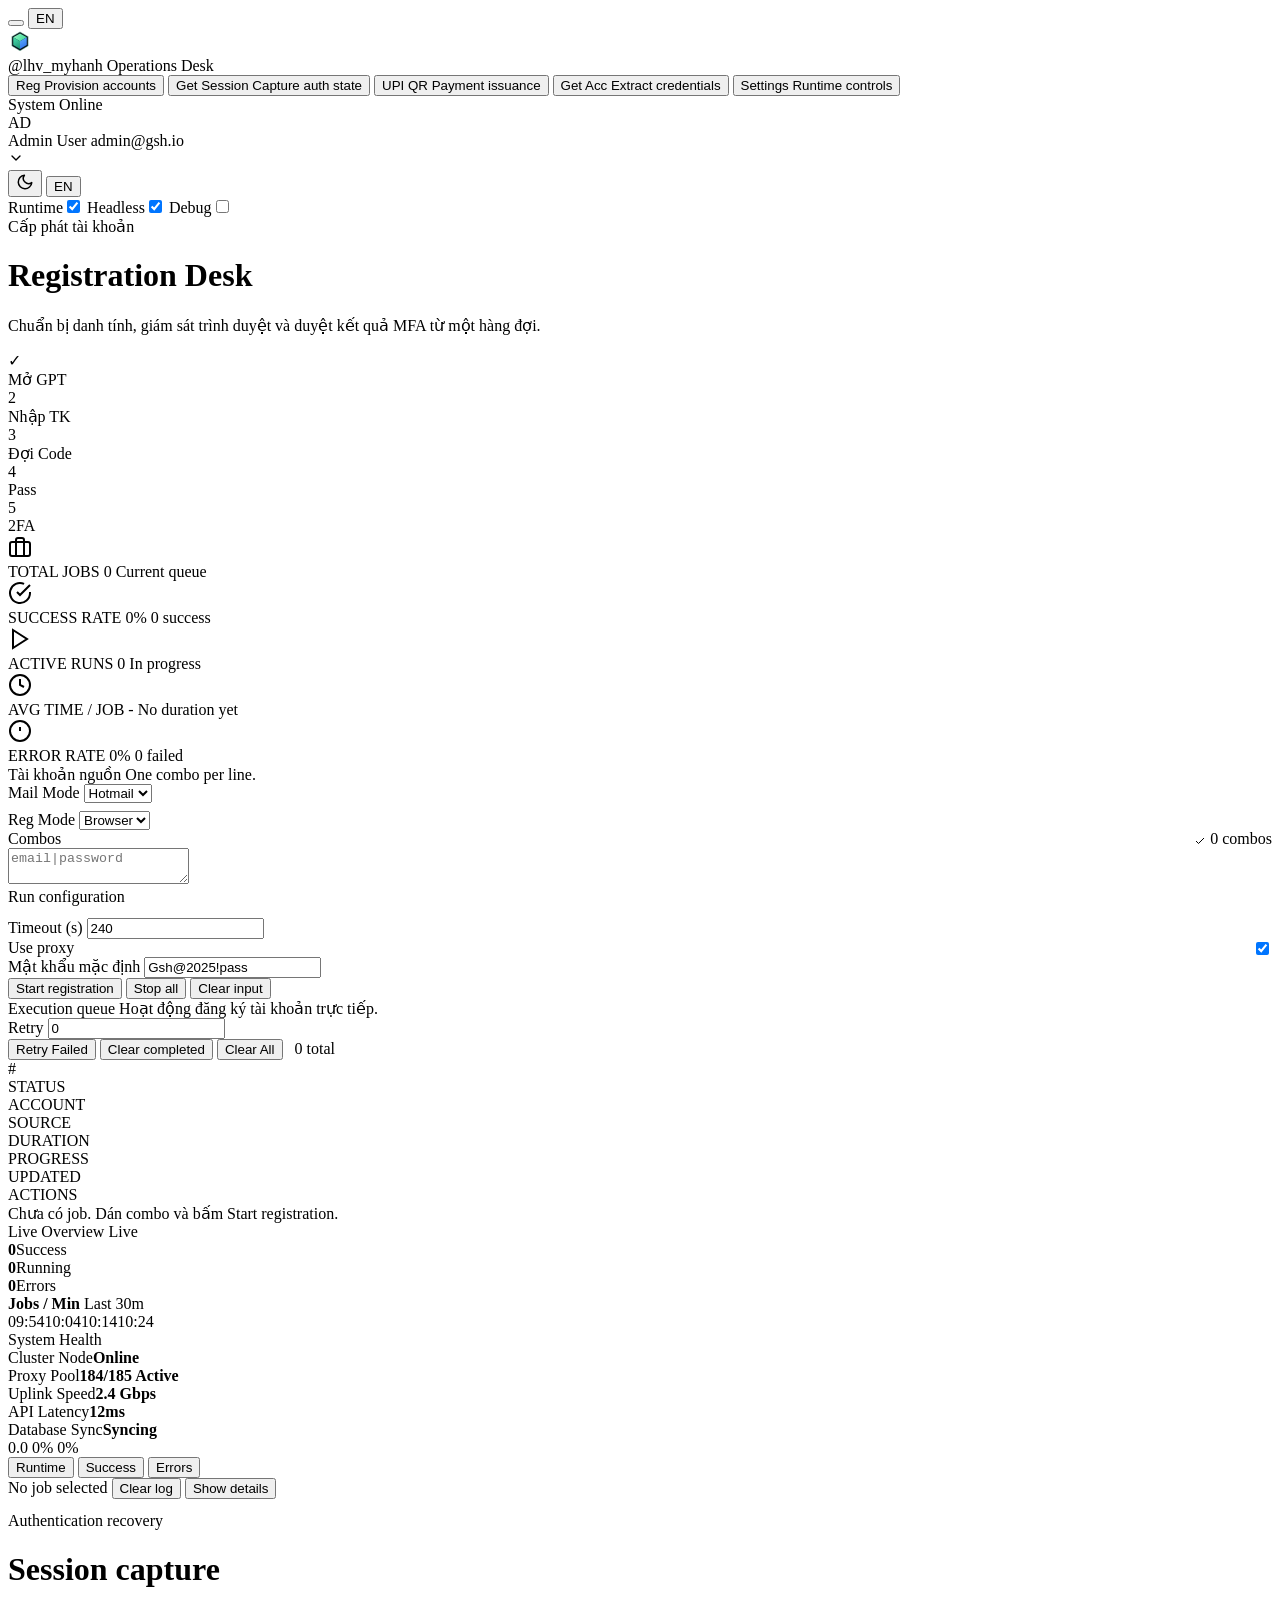
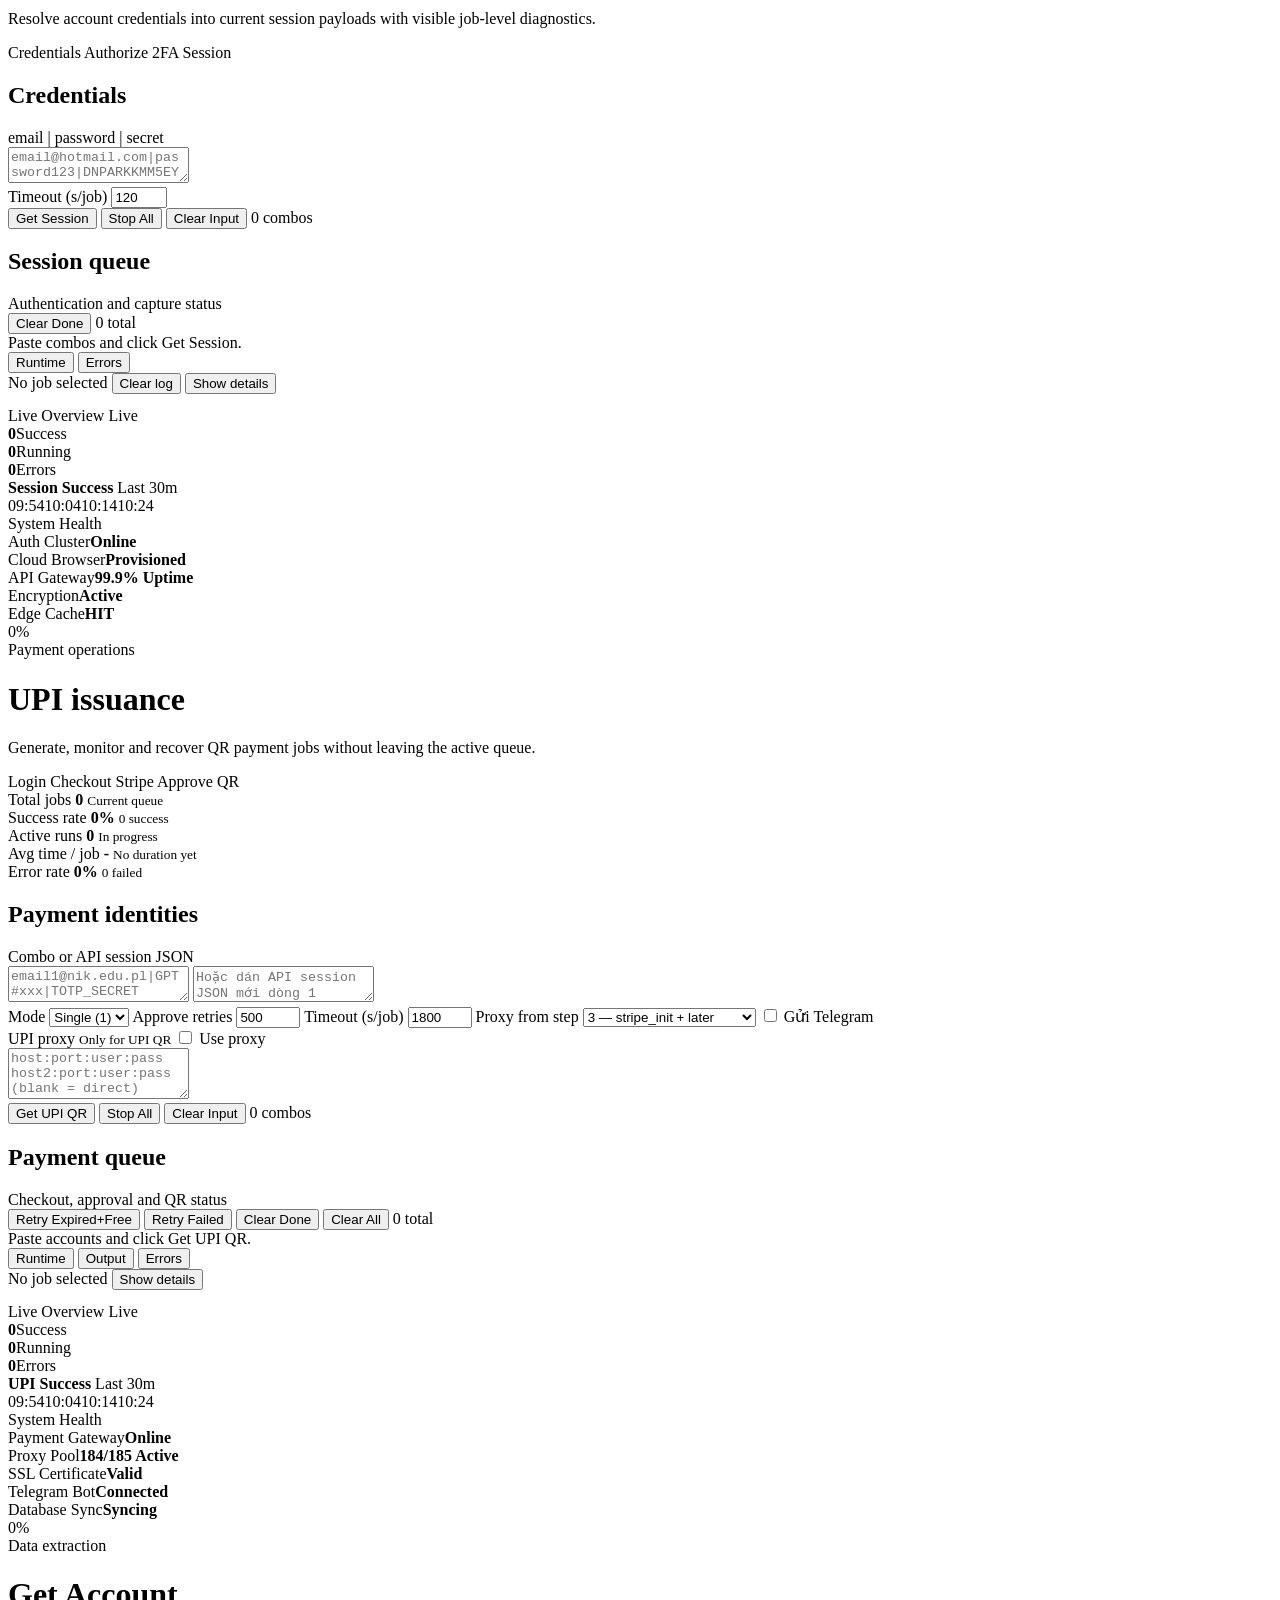
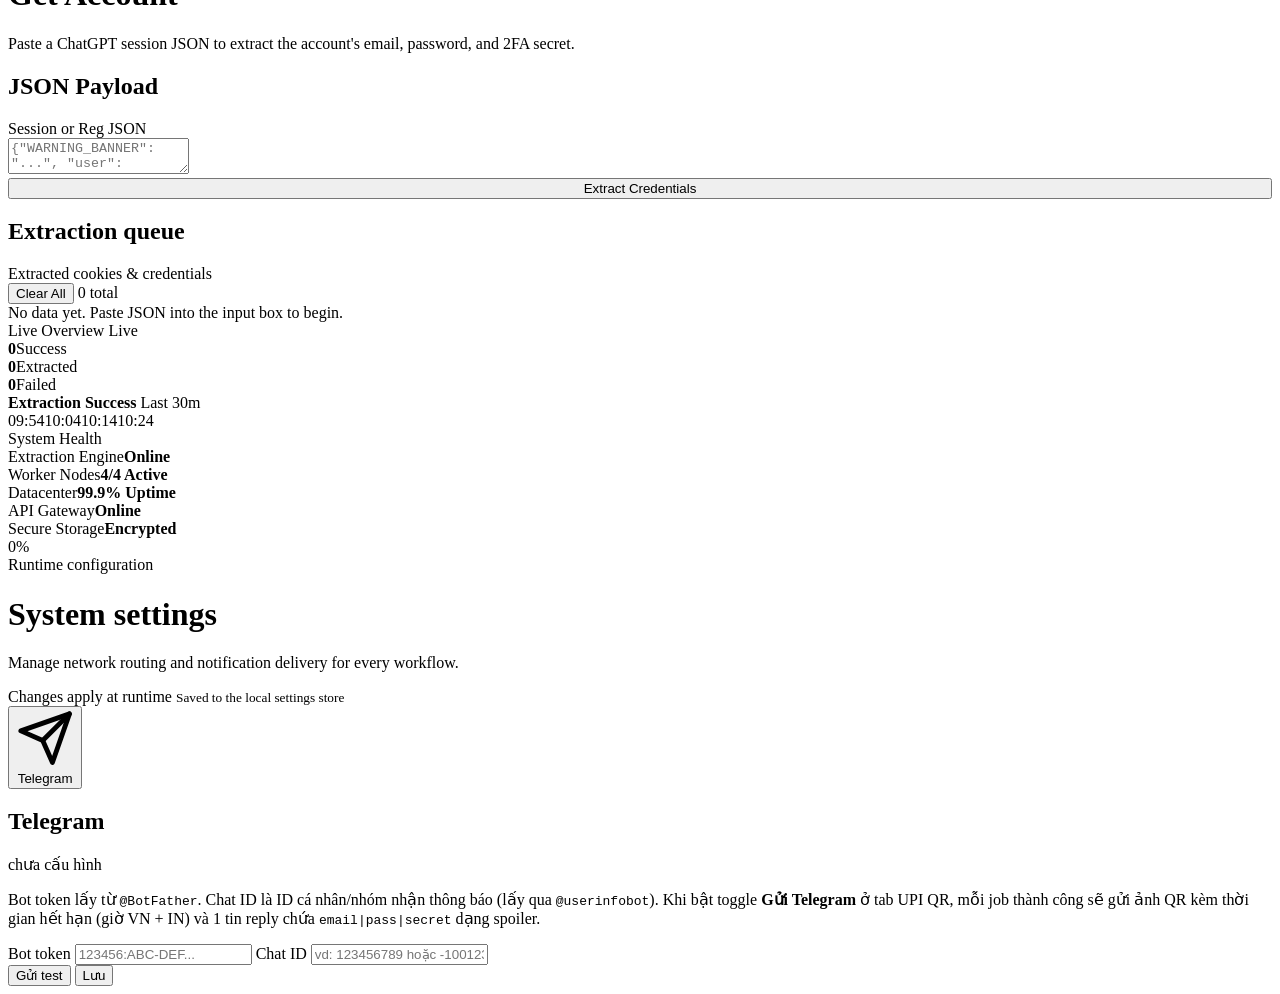
==== commit 2cac9d11: "Apply exact layout rules from user and restore log panel dock HTML" ====
--- a/frontend/index.html
+++ b/frontend/index.html
@@ -50,8 +50,8 @@
 </div>
 
 <!-- ════════════════ TAB: REG ════════════════ -->
-<div class="app-container">
-  <aside class="app-sidebar">
+<div class="app-shell">
+  <aside class="sidebar">
     <div class="sidebar-logo">
       <svg viewBox="0 0 32 32" role="img" aria-hidden="true" style="width:24px;height:24px;margin-right:12px;">
           <defs>
@@ -124,7 +124,7 @@
       </div>
     </div>
   </aside>
-  <div class="app-main-content">
+  <div class="main">
     <header class="app-header">
       <div class="header-toggles">
         <label class="toggle-switch"><span class="toggle-label">Runtime</span><input type="checkbox" id="global-runtime-toggle" checked><span class="toggle-slider"></span></label>
@@ -133,7 +133,8 @@
       </div>
     </header>
 <main class="tab-content ops-workspace ops-reg active" id="tab-reg">
-  <div class="workspace-content">
+  <div class="dashboard-content">
+    <div class="dashboard-layout">
     <div class="page-header">
       <div class="page-title-wrap">
         <span class="page-category">Cấp phát tài khoản</span>
@@ -196,7 +197,7 @@
       </div>
     </div>
     
-    <div class="main-grid">
+    <div class="workspace">
       <div class="form-panel">
         <div class="panel-block">
           <div class="panel-header">
@@ -251,7 +252,7 @@
         </div>
       </div>
 
-      <div class="queue-panel">
+      <div class="queue-card">
         <div class="queue-header">
           <div>
             <span class="queue-title">Execution queue</span>
@@ -278,29 +279,12 @@
           <div>UPDATED</div>
           <div>ACTIONS</div>
         </div>
-        <div class="queue-table-body" id="job-list">
+        <div class="queue-table-body queue-list" id="job-list">
           <div class="queue-empty-state" id="job-list-empty">Chưa có job. Dán combo và bấm Start registration.</div>
         </div>
       </div>
 
-      <div class="log-panel">
-        <div class="log-header">
-          <div class="log-tabs">
-            <div class="log-tab active" data-target="log-pane">Runtime</div>
-            <div class="log-tab" data-target="success-pane">Success</div>
-            <div class="log-tab" data-target="error-pane">Errors</div>
-          </div>
-          <div class="log-controls">
-            <label class="toggle-switch" style="transform:scale(0.8);transform-origin:right center;"><span class="toggle-label" style="color:var(--lt-text-muted);">Auto scroll</span><input type="checkbox" checked><span class="toggle-slider"></span></label>
-            <button id="btn-clear-log" class="btn-ghost" style="padding:4px 12px;">Clear log</button>
-          </div>
-        </div>
-        <div class="log-body">
-          <pre id="log-pane" style="margin:0;font-family:inherit;"></pre>
-          <pre id="success-pane" style="margin:0;font-family:inherit;display:none;"></pre>
-          <pre id="error-pane" style="margin:0;font-family:inherit;display:none;"></pre>
-        </div>
-      </div>
+      
       
       <aside class="insights-rail ops-live-rail" aria-label="Registration insights">
       <section class="insight-card live-overview-card">
@@ -335,12 +319,43 @@
     </aside>
 
     </div>
+            <section class="diagnostics-dock is-collapsed runtime-log" data-dock="reg">
+        <header class="dock-bar">
+          <div class="dock-tabs" role="tablist" aria-label="Registration diagnostics">
+            <button class="dock-tab active" type="button" role="tab" aria-selected="true" data-dock-target="reg-log" data-i18n="reg_tab_runtime">Runtime</button>
+            <button class="dock-tab" type="button" role="tab" aria-selected="false" data-dock-target="reg-success" data-i18n="reg_tab_success">Success</button>
+            <button class="dock-tab" type="button" role="tab" aria-selected="false" data-dock-target="reg-error" data-i18n="reg_tab_errors">Errors</button>
+          </div>
+          <div class="dock-context">
+            <span class="dock-target" id="log-target">No job selected</span>
+            <button id="btn-clear-log" class="btn btn-ghost btn-small" data-i18n="clear_log" title="Clear log viewer">Clear log</button>
+            <button class="dock-collapse" type="button" data-dock-collapse data-i18n="show_details" aria-expanded="false">Show details</button>
+          </div>
+        </header>
+        <div class="dock-panels runtime-log-content">
+          <section class="dock-panel active card card-log" role="tabpanel" data-dock-panel="reg-log">
+            <pre id="log-pane" class="log-pane"></pre>
+          </section>
+          <section class="dock-panel card card-success" role="tabpanel" data-dock-panel="reg-success" hidden>
+            <header class="dock-panel-head">
+              <span data-i18n="reg_success_head">Completed account output</span>
+              <button id="btn-copy-success" class="btn btn-ghost btn-small" data-i18n="copy_all">Copy all</button>
+            </header>
+            <pre id="success-pane" class="output-pane">Format: email|password|secret_2fa</pre>
+          </section>
+          <section class="dock-panel card card-error" role="tabpanel" data-dock-panel="reg-error" hidden>
+            <header class="dock-panel-head">
+              <span data-i18n="reg_error_head">Failed account output</span>
+              <button id="btn-copy-error" class="btn btn-ghost btn-small" data-i18n="copy_all">Copy all</button>
+            </header>
+            <pre id="error-pane" class="output-pane">No errors yet.</pre>
+          </section>
+        </div>
+      </section>
+    </div>
   </div>
 </main>
 <!-- ------------------ TAB: GET SESSION ------------------ -->
-
-  </div>
-</main>
 
 <!-- ════════════════ TAB: GET SESSION ════════════════ -->
 <main class="tab-content ops-workspace ops-session" id="tab-session">
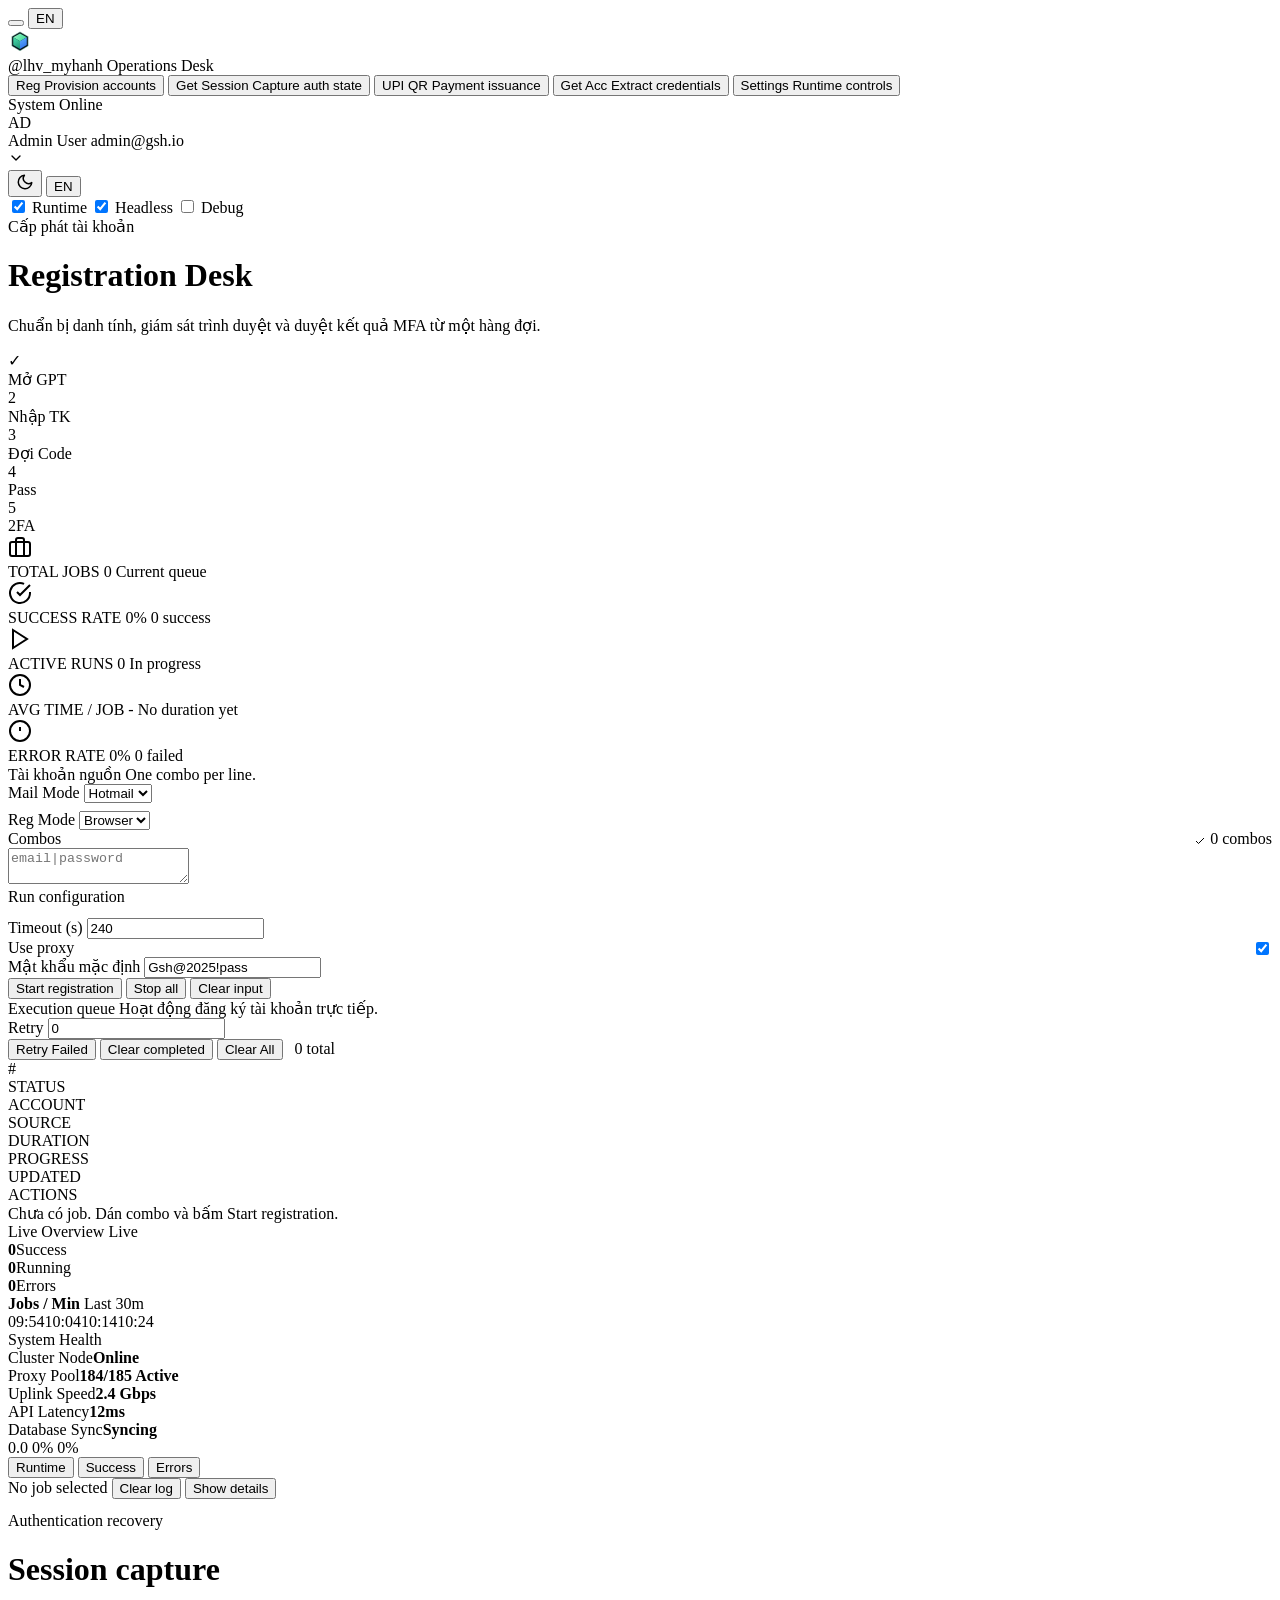
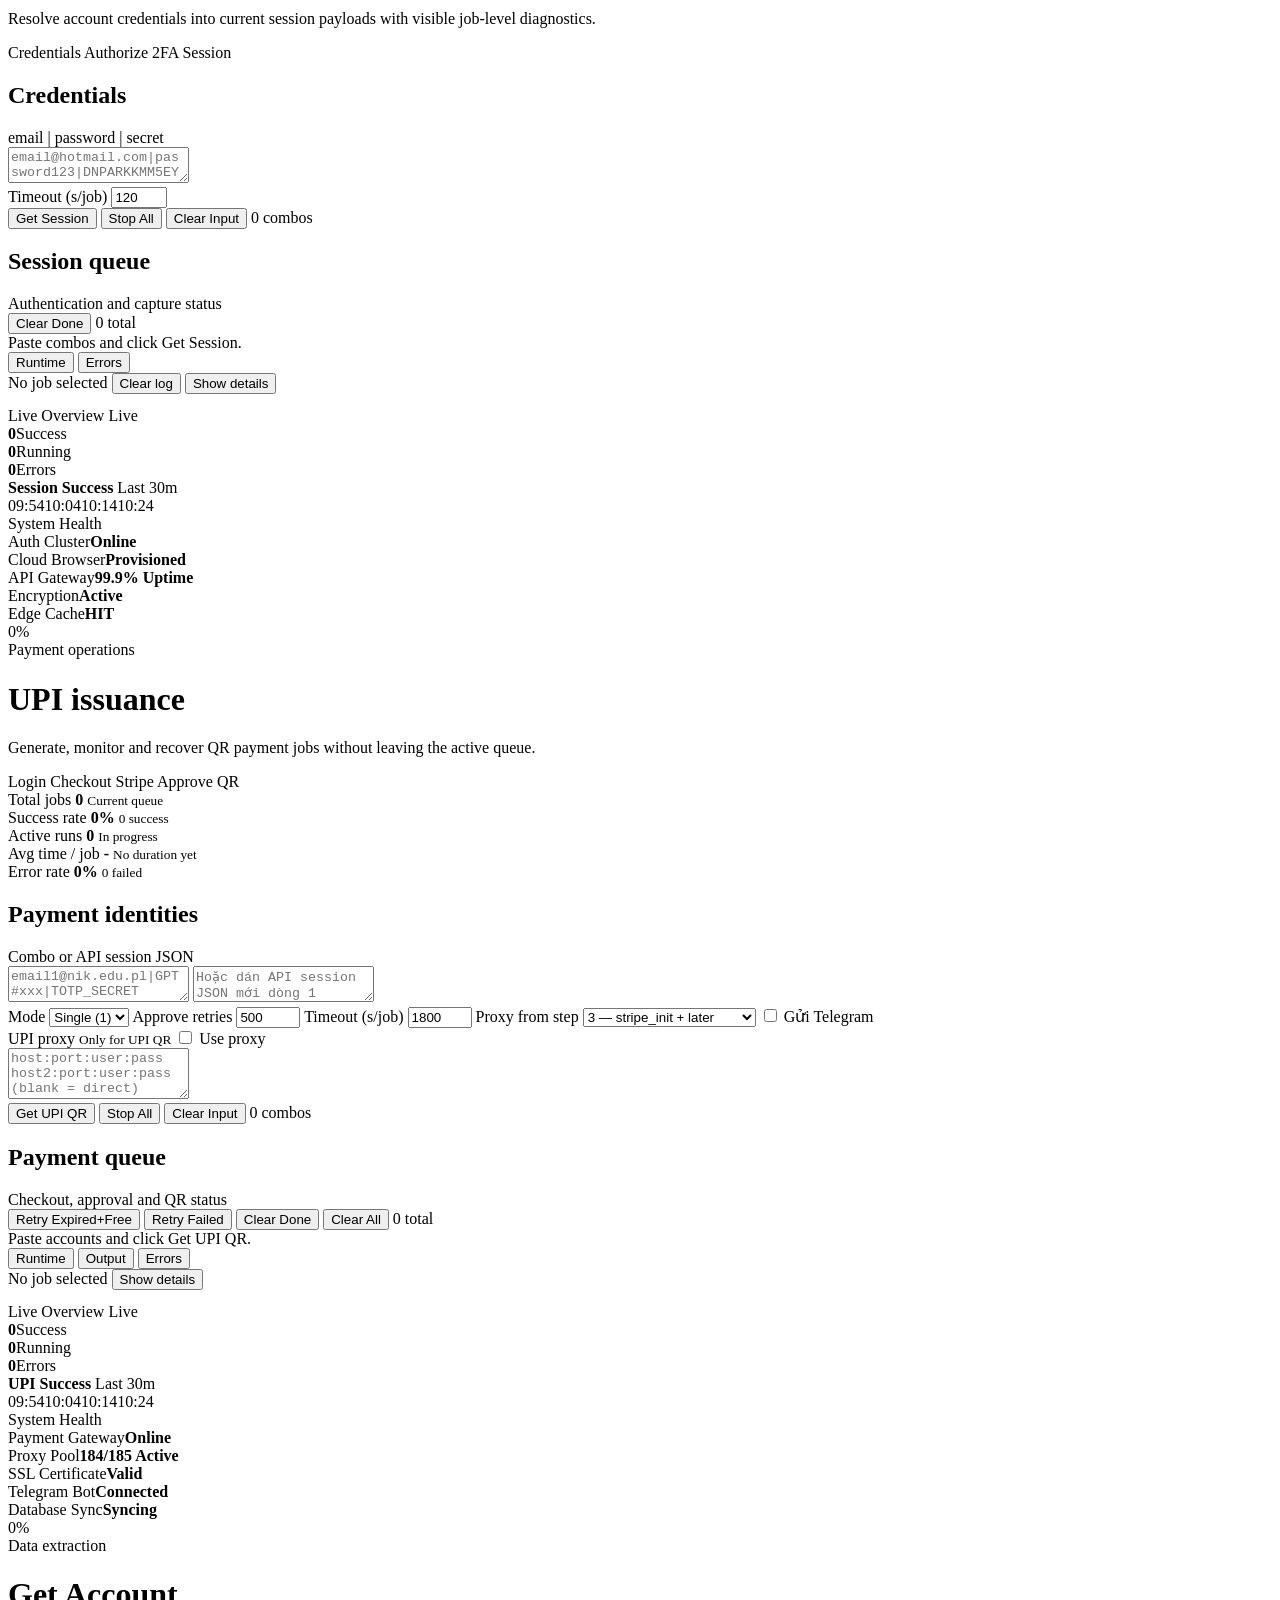
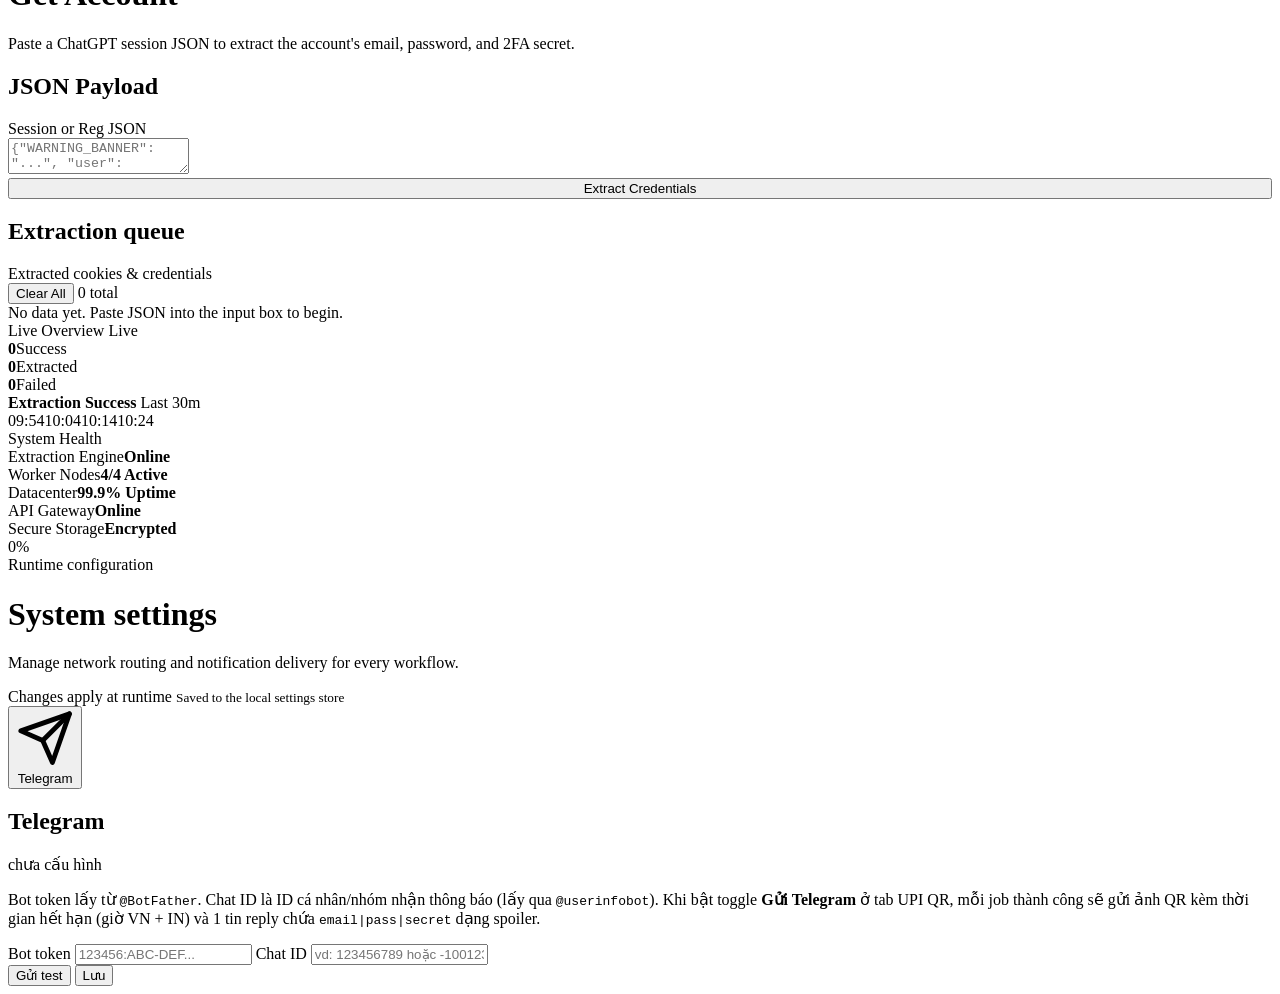
==== commit 82816e4d: "Restore toggle-switch HTML, fix missing JS IDs, force pointer-events auto on sidebar" ====
--- a/frontend/index.html
+++ b/frontend/index.html
@@ -126,11 +126,25 @@
   </aside>
   <div class="main">
     <header class="app-header">
+      
       <div class="header-toggles">
-        <label class="toggle-switch"><span class="toggle-label">Runtime</span><input type="checkbox" id="global-runtime-toggle" checked><span class="toggle-slider"></span></label>
-        <label class="toggle-switch"><span class="toggle-label">Headless</span><input type="checkbox" id="headless-toggle" checked><span class="toggle-slider"></span></label>
-        <label class="toggle-switch"><span class="toggle-label">Debug</span><input type="checkbox" id="debug-toggle"><span class="toggle-slider"></span></label>
-      </div>
+        <label class="form-switch" title="Global Runtime">
+          <input type="checkbox" id="global-runtime-toggle" checked />
+          <span class="toggle-track"><span class="toggle-thumb"></span></span>
+          <span class="toggle-label">Runtime</span>
+        </label>
+        <label class="form-switch" title="Run browser in background">
+          <input type="checkbox" id="headless-toggle" checked />
+          <span class="toggle-track"><span class="toggle-thumb"></span></span>
+          <span class="toggle-label">Headless</span>
+        </label>
+        <label class="form-switch" title="Debug mode">
+          <input type="checkbox" id="debug-toggle" />
+          <span class="toggle-track"><span class="toggle-thumb"></span></span>
+          <span class="toggle-label">Debug</span>
+        </label>
+      </div>
+
     </header>
 <main class="tab-content ops-workspace ops-reg active" id="tab-reg">
   <div class="dashboard-content">
@@ -160,7 +174,7 @@
         <div class="kpi-info">
           <span class="kpi-label">TOTAL JOBS</span>
           <span class="kpi-value" id="metric-total-jobs">0</span>
-          <span class="kpi-sub">Current queue</span>
+          <span class="kpi-sub" id="metric-total-note">Current queue</span>
         </div>
       </div>
       <div class="kpi-card-new">
@@ -168,7 +182,7 @@
         <div class="kpi-info">
           <span class="kpi-label">SUCCESS RATE</span>
           <span class="kpi-value" id="metric-success-rate">0%</span>
-          <span class="kpi-sub"><span id="metric-success-count">0</span> success</span>
+          <span class="kpi-sub" id="metric-success-note"><span id="metric-success-count">0</span> success</span>
         </div>
       </div>
       <div class="kpi-card-new">
@@ -176,7 +190,7 @@
         <div class="kpi-info">
           <span class="kpi-label">ACTIVE RUNS</span>
           <span class="kpi-value" id="metric-active-runs">0</span>
-          <span class="kpi-sub">In progress</span>
+          <span class="kpi-sub" id="metric-active-note">In progress</span>
         </div>
       </div>
       <div class="kpi-card-new">
@@ -184,7 +198,7 @@
         <div class="kpi-info">
           <span class="kpi-label">AVG TIME / JOB</span>
           <span class="kpi-value" id="metric-avg-time">-</span>
-          <span class="kpi-sub">No duration yet</span>
+          <span class="kpi-sub" id="metric-avg-note">No duration yet</span>
         </div>
       </div>
       <div class="kpi-card-new">
@@ -192,7 +206,7 @@
         <div class="kpi-info">
           <span class="kpi-label">ERROR RATE</span>
           <span class="kpi-value" id="metric-error-rate">0%</span>
-          <span class="kpi-sub"><span id="metric-error-count">0</span> failed</span>
+          <span class="kpi-sub" id="metric-error-note"><span id="metric-error-count">0</span> failed</span>
         </div>
       </div>
     </div>
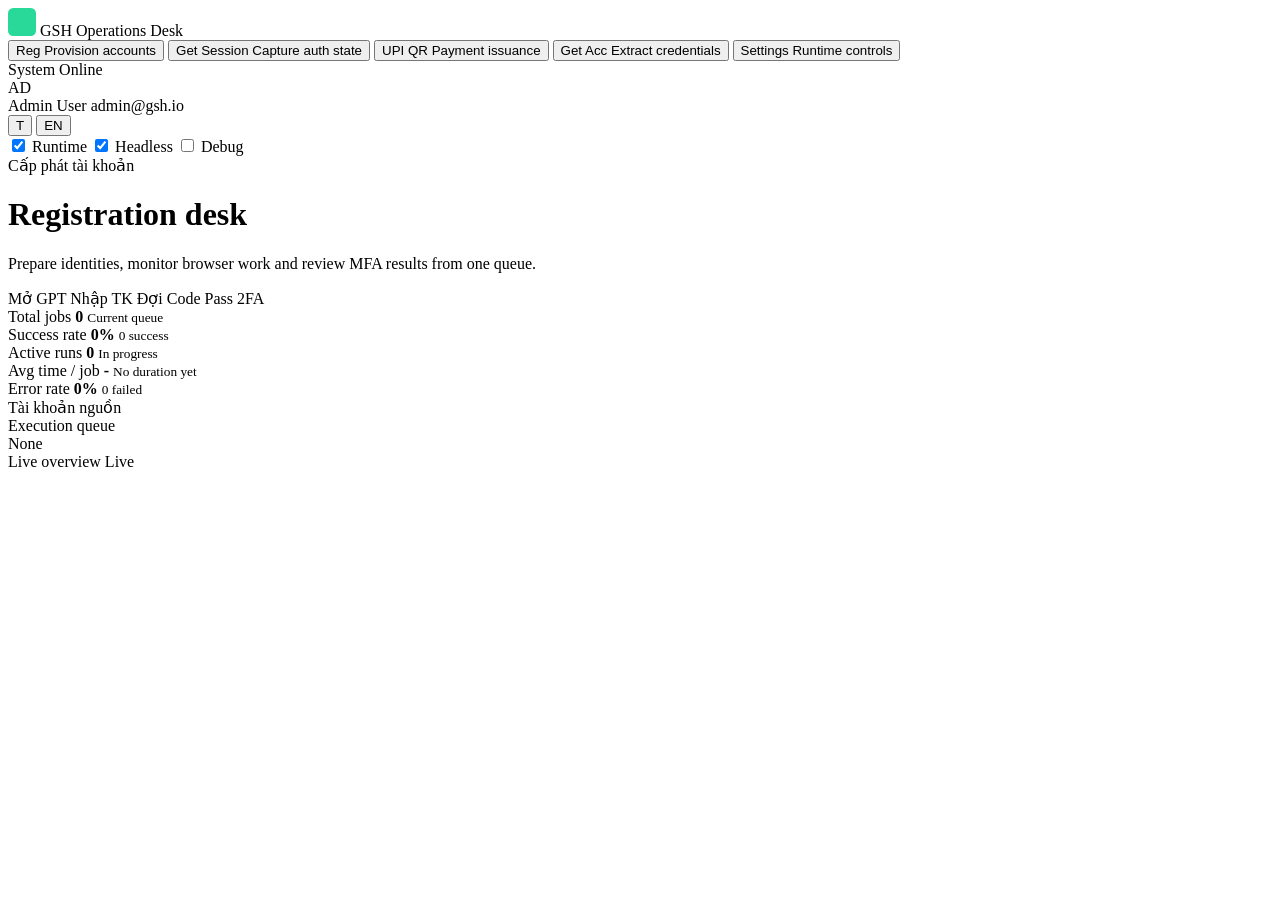
==== commit 76204df1: "Rebuild frontend UI entirely using CSS Grid to match reference design, preserving logic" ====
--- a/frontend/index.html
+++ b/frontend/index.html
@@ -3,834 +3,414 @@
 <head>
 <meta charset="UTF-8" />
 <meta name="viewport" content="width=device-width, initial-scale=1.0" />
-<meta name="description" content="@lhv_myhanh internal operations console for account, session and payment workflows." />
-<title>@lhv_myhanh Operations Console</title>
-<meta name="auth-token" content="__AUTH_TOKEN__" />
-<link rel="preconnect" href="https://fonts.googleapis.com">
-<link rel="preconnect" href="https://fonts.gstatic.com" crossorigin>
-<link href="https://fonts.googleapis.com/css2?family=Outfit:wght@300;400;500;600;700&display=swap" rel="stylesheet">
-<link rel="stylesheet" href="/operations.css?v=__ASSET_VERSION__" />
-<script src="/config.js"></script>
-<script>
-  // config.js sẽ set window.API_BASE_URL
-  const originalFetch = window.fetch;
-  window.fetch = function() {
-    if (typeof arguments[0] === 'string' && arguments[0].startsWith('/')) {
-      arguments[0] = (window.API_BASE_URL || '') + arguments[0];
-    }
-    return originalFetch.apply(this, arguments);
-  };
-
-  const OriginalEventSource = window.EventSource;
-  window.EventSource = function(url, config) {
-    if (typeof url === 'string' && url.startsWith('/')) {
-      url = (window.API_BASE_URL || '') + url;
-    }
-    return new OriginalEventSource(url, config);
-  };
-</script>
-  <link rel="stylesheet" href="/layout-theme.css" />
+<title>Operations Console</title>
+<link href="https://fonts.googleapis.com/css2?family=Inter:wght@400;500;600&display=swap" rel="stylesheet">
+<link rel="stylesheet" href="/static/operations.css" />
+<link rel="stylesheet" href="/static/layout-theme.css" />
 </head>
 <body>
-<script>
-  (() => {
-    try {
-      const theme = localStorage.getItem('gpt_console.theme') || 'light';
-      if (theme === 'dark') document.body.classList.add('dark-theme');
-    } catch (_) {
-      document.body.classList.add('dark-theme');
-    }
-  })();
-</script>
-
-
-<div class="sidebar-footer-controls">
-  <button id="theme-toggle-btn" class="theme-toggle-btn" aria-label="Toggle Theme" title="Toggle Theme"></button>
-  <button id="lang-toggle-btn" class="lang-toggle-btn" aria-label="Toggle Language" title="Toggle Language">EN</button>
-</div>
-
-<!-- ════════════════ TAB: REG ════════════════ -->
+
 <div class="app-shell">
+  <!-- SIDEBAR -->
   <aside class="sidebar">
-    <div class="sidebar-logo">
-      <svg viewBox="0 0 32 32" role="img" aria-hidden="true" style="width:24px;height:24px;margin-right:12px;">
-          <defs>
-            <linearGradient id="brandCubeTop2" x1="8" y1="5" x2="24" y2="16" gradientUnits="userSpaceOnUse"><stop offset="0" stop-color="#9AF7C4" /><stop offset="1" stop-color="#38D996" /></linearGradient>
-            <linearGradient id="brandCubeLeft2" x1="6" y1="10" x2="16" y2="27" gradientUnits="userSpaceOnUse"><stop offset="0" stop-color="#4EE6B1" /><stop offset="1" stop-color="#1B8D72" /></linearGradient>
-            <linearGradient id="brandCubeRight2" x1="16" y1="10" x2="26" y2="27" gradientUnits="userSpaceOnUse"><stop offset="0" stop-color="#62B7FF" /><stop offset="1" stop-color="#2866E8" /></linearGradient>
-          </defs>
-          <path d="M16 3.8 27 10.1v12.7L16 29.2 5 22.8V10.1L16 3.8Z" fill="#07131C" stroke="rgba(190,255,226,.55)" stroke-width="1.15" />
-          <path d="M16 5.9 25 11.1 16 16.2 7 11.1 16 5.9Z" fill="url(#brandCubeTop2)" />
-          <path d="M7 11.1 16 16.2v10.3L7 21.3V11.1Z" fill="url(#brandCubeLeft2)" />
-          <path d="M25 11.1 16 16.2v10.3l9-5.2V11.1Z" fill="url(#brandCubeRight2)" />
-      </svg>
-      <div class="sidebar-logo-text">
-        <span class="sidebar-logo-title">@lhv_myhanh</span>
-        <span class="sidebar-logo-subtitle">Operations Desk</span>
-      </div>
+    <div class="brand">
+      <span class="brand-mark">
+        <svg viewBox="0 0 32 32" width="28" height="28">
+          <rect width="32" height="32" fill="#28D99A" rx="6" />
+        </svg>
+      </span>
+      <span class="brand-copy">
+        <span class="brand-name">GSH</span>
+        <span class="brand-tag">Operations Desk</span>
+      </span>
     </div>
+    
     <nav class="sidebar-nav">
-    <button class="sidebar-nav-item active" data-tab="reg" aria-label="Reg">
-      <span class="sidebar-nav-icon"></span>
-      <span class="sidebar-nav-text">
-        <span class="sidebar-nav-title">Reg</span>
-        <span class="sidebar-nav-subtitle">Provision accounts</span>
-      </span>
-    </button>
-    <button class="sidebar-nav-item" data-tab="session" aria-label="Get Session">
-      <span class="sidebar-nav-icon"></span>
-      <span class="sidebar-nav-text">
-        <span class="sidebar-nav-title">Get Session</span>
-        <span class="sidebar-nav-subtitle">Capture auth state</span>
-      </span>
-    </button>
-    <button class="sidebar-nav-item" data-tab="upi" aria-label="UPI QR">
-      <span class="sidebar-nav-icon"></span>
-      <span class="sidebar-nav-text">
-        <span class="sidebar-nav-title">UPI QR</span>
-        <span class="sidebar-nav-subtitle">Payment issuance</span>
-      </span>
-    </button>
-    <button class="sidebar-nav-item" data-tab="getacc" aria-label="Get Acc">
-      <span class="sidebar-nav-icon"></span>
-      <span class="sidebar-nav-text">
-        <span class="sidebar-nav-title">Get Acc</span>
-        <span class="sidebar-nav-subtitle">Extract credentials</span>
-      </span>
-    </button>
-    <button class="sidebar-nav-item" data-tab="settings" aria-label="Settings">
-      <span class="sidebar-nav-icon"></span>
-      <span class="sidebar-nav-text">
-        <span class="sidebar-nav-title">Settings</span>
-        <span class="sidebar-nav-subtitle">Runtime controls</span>
-      </span>
-    </button>
+      <button type="button" class="sidebar-nav-item active" data-tab="tab-reg">
+        <div class="nav-text">
+          <span class="nav-title">Reg</span>
+          <span class="nav-subtitle">Provision accounts</span>
+        </div>
+      </button>
+      <button type="button" class="sidebar-nav-item" data-tab="tab-session">
+        <div class="nav-text">
+          <span class="nav-title">Get Session</span>
+          <span class="nav-subtitle">Capture auth state</span>
+        </div>
+      </button>
+      <button type="button" class="sidebar-nav-item" data-tab="tab-upi">
+        <div class="nav-text">
+          <span class="nav-title">UPI QR</span>
+          <span class="nav-subtitle">Payment issuance</span>
+        </div>
+      </button>
+      <button type="button" class="sidebar-nav-item" data-tab="tab-getacc">
+        <div class="nav-text">
+          <span class="nav-title">Get Acc</span>
+          <span class="nav-subtitle">Extract credentials</span>
+        </div>
+      </button>
+      <button type="button" class="sidebar-nav-item" data-tab="tab-settings">
+        <div class="nav-text">
+          <span class="nav-title">Settings</span>
+          <span class="nav-subtitle">Runtime controls</span>
+        </div>
+      </button>
     </nav>
+    
     <div class="sidebar-bottom">
-      <div class="sidebar-status">System Online</div>
-      <div class="sidebar-user">
-        <div class="sidebar-user-avatar">AD</div>
-        <div class="sidebar-user-info">
-          <span class="sidebar-user-name">Admin User</span>
-          <span class="sidebar-user-role">admin@gsh.io</span>
-        </div>
-        <svg class="sidebar-user-chevron" viewBox="0 0 24 24" width="16" height="16" fill="none" stroke="currentColor" stroke-width="2" stroke-linecap="round" stroke-linejoin="round"><polyline points="6 9 12 15 18 9"></polyline></svg>
-      </div>
-      <div class="sidebar-controls">
-        <button class="sidebar-control-btn" id="theme-toggle-btn" aria-label="Toggle dark mode">
-          <svg viewBox="0 0 24 24" width="18" height="18" fill="none" stroke="currentColor" stroke-width="2" stroke-linecap="round" stroke-linejoin="round"><path d="M21 12.79A9 9 0 1 1 11.21 3 7 7 0 0 0 21 12.79z"/></svg>
-        </button>
-        <button class="sidebar-control-btn" id="lang-toggle-btn" aria-label="Toggle language">EN</button>
+      <div class="system-status">
+        <span class="status-dot"></span> System Online
+      </div>
+      <div class="user-profile">
+        <div class="user-avatar">AD</div>
+        <div class="user-info">
+          <span class="user-name">Admin User</span>
+          <span class="user-role">admin@gsh.io</span>
+        </div>
+      </div>
+      <div class="theme-controls">
+        <button id="theme-toggle-btn" class="theme-btn" aria-label="Toggle Theme">T</button>
+        <button id="lang-toggle-btn" class="lang-btn" aria-label="Toggle Language">EN</button>
       </div>
     </div>
   </aside>
-  <div class="main">
-    <header class="app-header">
-      
-      <div class="header-toggles">
-        <label class="form-switch" title="Global Runtime">
-          <input type="checkbox" id="global-runtime-toggle" checked />
-          <span class="toggle-track"><span class="toggle-thumb"></span></span>
-          <span class="toggle-label">Runtime</span>
-        </label>
-        <label class="form-switch" title="Run browser in background">
-          <input type="checkbox" id="headless-toggle" checked />
-          <span class="toggle-track"><span class="toggle-thumb"></span></span>
-          <span class="toggle-label">Headless</span>
-        </label>
-        <label class="form-switch" title="Debug mode">
-          <input type="checkbox" id="debug-toggle" />
-          <span class="toggle-track"><span class="toggle-thumb"></span></span>
-          <span class="toggle-label">Debug</span>
-        </label>
-      </div>
-
-    </header>
-<main class="tab-content ops-workspace ops-reg active" id="tab-reg">
-  <div class="dashboard-content">
-    <div class="dashboard-layout">
-    <div class="page-header">
-      <div class="page-title-wrap">
-        <span class="page-category">Cấp phát tài khoản</span>
-        <h1 class="page-title" data-i18n="reg_title">Registration Desk</h1>
-        <p class="page-subtitle" data-i18n="reg_desc">Chuẩn bị danh tính, giám sát trình duyệt và duyệt kết quả MFA từ một hàng đợi.</p>
-      </div>
-      <div class="stepper">
-        <div class="step done"><div class="step-circle">✓</div> Mở GPT</div>
-        <div class="step-connector"></div>
-        <div class="step active"><div class="step-circle">2</div> Nhập TK</div>
-        <div class="step-connector"></div>
-        <div class="step"><div class="step-circle">3</div> Đợi Code</div>
-        <div class="step-connector"></div>
-        <div class="step"><div class="step-circle">4</div> Pass</div>
-        <div class="step-connector"></div>
-        <div class="step"><div class="step-circle">5</div> 2FA</div>
-      </div>
+
+  <div class="main-content-wrapper" id="main-content">
+    
+    <!-- GLOBAL TOGGLES (Floating top right) -->
+    <div class="global-toggles">
+      <label class="form-switch" title="Global Runtime">
+        <input type="checkbox" id="global-runtime-toggle" checked />
+        <span class="toggle-track"><span class="toggle-thumb"></span></span>
+        <span class="toggle-label">Runtime</span>
+      </label>
+      <label class="form-switch" title="Run browser in background">
+        <input type="checkbox" id="headless-toggle" checked />
+        <span class="toggle-track"><span class="toggle-thumb"></span></span>
+        <span class="toggle-label">Headless</span>
+      </label>
+      <label class="form-switch" title="Debug mode">
+        <input type="checkbox" id="debug-toggle" />
+        <span class="toggle-track"><span class="toggle-thumb"></span></span>
+        <span class="toggle-label">Debug</span>
+      </label>
     </div>
     
-    <div class="kpi-row">
-      <div class="kpi-card-new">
-        <div class="kpi-icon green"><svg viewBox="0 0 24 24" width="24" height="24" fill="none" stroke="currentColor" stroke-width="2"><rect x="2" y="7" width="20" height="14" rx="2" ry="2"></rect><path d="M16 21V5a2 2 0 0 0-2-2h-4a2 2 0 0 0-2 2v16"></path></svg></div>
-        <div class="kpi-info">
-          <span class="kpi-label">TOTAL JOBS</span>
-          <span class="kpi-value" id="metric-total-jobs">0</span>
-          <span class="kpi-sub" id="metric-total-note">Current queue</span>
-        </div>
-      </div>
-      <div class="kpi-card-new">
-        <div class="kpi-icon green"><svg viewBox="0 0 24 24" width="24" height="24" fill="none" stroke="currentColor" stroke-width="2"><path d="M22 11.08V12a10 10 0 1 1-5.93-9.14"></path><polyline points="22 4 12 14.01 9 11.01"></polyline></svg></div>
-        <div class="kpi-info">
-          <span class="kpi-label">SUCCESS RATE</span>
-          <span class="kpi-value" id="metric-success-rate">0%</span>
-          <span class="kpi-sub" id="metric-success-note"><span id="metric-success-count">0</span> success</span>
-        </div>
-      </div>
-      <div class="kpi-card-new">
-        <div class="kpi-icon blue"><svg viewBox="0 0 24 24" width="24" height="24" fill="none" stroke="currentColor" stroke-width="2"><polygon points="5 3 19 12 5 21 5 3"></polygon></svg></div>
-        <div class="kpi-info">
-          <span class="kpi-label">ACTIVE RUNS</span>
-          <span class="kpi-value" id="metric-active-runs">0</span>
-          <span class="kpi-sub" id="metric-active-note">In progress</span>
-        </div>
-      </div>
-      <div class="kpi-card-new">
-        <div class="kpi-icon blue"><svg viewBox="0 0 24 24" width="24" height="24" fill="none" stroke="currentColor" stroke-width="2"><circle cx="12" cy="12" r="10"></circle><polyline points="12 6 12 12 16 14"></polyline></svg></div>
-        <div class="kpi-info">
-          <span class="kpi-label">AVG TIME / JOB</span>
-          <span class="kpi-value" id="metric-avg-time">-</span>
-          <span class="kpi-sub" id="metric-avg-note">No duration yet</span>
-        </div>
-      </div>
-      <div class="kpi-card-new">
-        <div class="kpi-icon red"><svg viewBox="0 0 24 24" width="24" height="24" fill="none" stroke="currentColor" stroke-width="2"><circle cx="12" cy="12" r="10"></circle><line x1="12" y1="8" x2="12" y2="12"></line><line x1="12" y1="16" x2="12.01" y2="16"></line></svg></div>
-        <div class="kpi-info">
-          <span class="kpi-label">ERROR RATE</span>
-          <span class="kpi-value" id="metric-error-rate">0%</span>
-          <span class="kpi-sub" id="metric-error-note"><span id="metric-error-count">0</span> failed</span>
-        </div>
-      </div>
-    </div>
-    
-    <div class="workspace">
-      <div class="form-panel">
-        <div class="panel-block">
-          <div class="panel-header">
-            Tài khoản nguồn
-            <span class="panel-subtitle">One combo per line.</span>
-          </div>
-          <div class="form-row">
-            <div class="form-group">
-              <label class="form-label" for="reg-mail-mode">Mail Mode</label>
-              <select id="reg-mail-mode" class="form-input">
-                <option value="outlook">Hotmail</option>
-                <option value="gmail">Gmail</option>
-              </select>
-              <div id="reg-mail-config-host" style="display:flex; flex-direction:column; gap:4px; margin-top:8px;"></div>
-            </div>
-            <div class="form-group">
-              <label class="form-label" for="reg-strategy">Reg Mode</label>
-              <select id="reg-strategy" class="form-input">
-                <option value="headless">Browser</option>
-                <option value="api">API</option>
-              </select>
-            </div>
-          </div>
-          <div class="form-group">
-            <label class="form-label" style="display:flex;justify-content:space-between;">
-              Combos
-              <span style="color:var(--lt-green);"><svg viewBox="0 0 24 24" width="12" height="12" fill="none" stroke="currentColor" stroke-width="2" style="vertical-align:text-bottom;"><polyline points="20 6 9 17 4 12"></polyline></svg> <span id="combo-count">0 combos</span></span>
-            </label>
-            <textarea id="combo-input" class="form-input form-textarea" placeholder="email|password"></textarea>
-          </div>
-        </div>
-        <div class="panel-block">
-          <div class="panel-header" style="margin-bottom:12px;">Run configuration</div>
-          <div class="form-row">
-            <div class="form-group">
-              <label class="form-label" for="reg-timeout">Timeout (s)</label>
-              <input type="number" id="job-timeout" class="form-input" value="240">
-            </div>
-            <div class="form-group">
-              <label class="form-label">Use proxy <label class="toggle-switch" style="float:right;"><input type="checkbox" id="proxy-toggle" checked><span class="toggle-slider"></span></label></label>
-            </div>
-          </div>
-          <div class="form-group">
-            <label class="form-label" for="reg-default-pass">Mật khẩu mặc định</label>
-            <input type="text" id="default-password" class="form-input" value="Gsh@2025!pass">
-          </div>
-          <div class="actions-row">
-            <button id="btn-run" class="btn-primary">Start registration</button>
-            <button id="btn-stop-all" class="btn-outline-danger">Stop all</button>
-            <button id="btn-clear-input" class="btn-ghost">Clear input</button>
-          </div>
-        </div>
-      </div>
-
-      <div class="queue-card">
-        <div class="queue-header">
-          <div>
-            <span class="queue-title">Execution queue</span>
-            <span class="queue-subtitle">Hoạt động đăng ký tài khoản trực tiếp.</span>
-          </div>
-          <div class="queue-controls">
-            <div class="form-group" style="flex-direction:row;align-items:center;gap:8px;">
-              <label class="form-label" style="margin:0;">Retry</label>
-              <input type="number" id="auto-retry-max" value="0" class="form-input">
-            </div>
-            <button id="btn-retry-failed" class="btn-ghost">Retry Failed</button>
-            <button id="btn-clear-done" class="btn-ghost">Clear completed</button>
-            <button id="btn-clear-all" class="btn-ghost">Clear All</button>
-            <span class="queue-subtitle" id="job-summary" style="margin:0;margin-left:8px;"><span style="color:var(--lt-green)">0 total</span></span>
-          </div>
-        </div>
-        <div class="queue-table-head">
-          <div>#</div>
-          <div>STATUS</div>
-          <div>ACCOUNT</div>
-          <div>SOURCE</div>
-          <div>DURATION</div>
-          <div>PROGRESS</div>
-          <div>UPDATED</div>
-          <div>ACTIONS</div>
-        </div>
-        <div class="queue-table-body queue-list" id="job-list">
-          <div class="queue-empty-state" id="job-list-empty">Chưa có job. Dán combo và bấm Start registration.</div>
-        </div>
-      </div>
-
+  <!-- TABS WILL GO HERE -->
+<main class='tab-content dashboard-layout active' id='tab-reg' style='display:grid;'>
+    <header class="page-header">
+      <div class="header-titles">
+        <span class="eyebrow">Cấp phát tài khoản</span>
+        <h1>Registration desk</h1>
+        <p>Prepare identities, monitor browser work and review MFA results from one queue.</p>
+      </div>
+      <div class="process-stepper" id="reg-progress">
+        <div aria-label="Registration pipeline" class="pipeline-strip">
+<span class="pipeline-step is-current">Mở GPT</span>
+<span class="pipeline-step">Nhập TK</span>
+<span class="pipeline-step">Đợi Code</span>
+<span class="pipeline-step">Pass</span>
+<span class="pipeline-step">2FA</span>
+</div>
+      </div>
+    </header>
+
+    <section class="kpi-cards">
+      <section aria-label="Registration overview" class="metric-strip">
+<article class="metric-card metric-green">
+<span aria-hidden="true" class="metric-icon"></span>
+<span class="metric-label">Total jobs</span>
+<strong id="metric-total-jobs">0</strong>
+<small id="metric-total-note">Current queue</small>
+<div aria-hidden="true" class="metric-sparkline ops-realtime-chart" id="reg-total-jobs-chart"></div>
+</article>
+<article class="metric-card metric-green">
+<span aria-hidden="true" class="metric-icon"></span>
+<span class="metric-label">Success rate</span>
+<strong id="metric-success-rate">0%</strong>
+<small id="metric-success-note">0 success</small>
+<span aria-hidden="true" class="metric-ring"></span>
+</article>
+<article class="metric-card metric-blue">
+<span aria-hidden="true" class="metric-icon"></span>
+<span class="metric-label">Active runs</span>
+<strong id="metric-active-runs">0</strong>
+<small id="metric-active-note">In progress</small>
+<div aria-hidden="true" class="metric-sparkline ops-realtime-chart" id="reg-active-runs-chart"></div>
+</article>
+<article class="metric-card metric-blue">
+<span aria-hidden="true" class="metric-icon"></span>
+<span class="metric-label">Avg time / job</span>
+<strong id="metric-avg-time">-</strong>
+<small id="metric-avg-note">No duration yet</small>
+<div aria-hidden="true" class="metric-sparkline ops-realtime-chart" id="reg-avg-time-chart"></div>
+</article>
+<article class="metric-card metric-red">
+<span aria-hidden="true" class="metric-icon"></span>
+<span class="metric-label">Error rate</span>
+<strong id="metric-error-rate">0%</strong>
+<small id="metric-error-note">0 failed</small>
+<div aria-hidden="true" class="metric-sparkline ops-realtime-chart" id="reg-error-rate-chart"></div>
+</article>
+</section>
+    </section>
+
+    <section class="workspace">
+      <!-- LEFT COL: CONFIG -->
+      <div class="left-col panel">
+        <div class="panel-header">Tài khoản nguồn</div>
+        
+      </div>
+
+      <!-- CENTER COL: QUEUE -->
+      <div class="center-col panel">
+        <div class="panel-header">
+          <div class="panel-title">Execution queue</div>
+        </div>
+        <div class="queue-container">
+          None
+        </div>
+      </div>
+
+      <!-- RIGHT COL: LIVE OVERVIEW -->
+      <div class="right-col panel">
+        <div class="panel-header">Live overview <span class="live-indicator">Live</span></div>
+        
+      </div>
+    </section>
+
+    <!-- RUNTIME LOG -->
+    <section class="runtime-log panel">
       
+    </section>
+    </main><main class='tab-content dashboard-layout ' id='tab-session' style='display:none;'>
+    <header class="page-header">
+      <div class="header-titles">
+        <span class="eyebrow">Cấp phát tài khoản</span>
+        <h1>Session capture</h1>
+        <p>Resolve account credentials into current session payloads with visible job-level diagnostics.</p>
+      </div>
+      <div class="process-stepper" id="session-progress">
+        <div aria-label="Session pipeline" class="pipeline-strip pipeline-strip-session">
+<span class="pipeline-step is-current">Credentials</span>
+<span class="pipeline-step">Authorize</span>
+<span class="pipeline-step">2FA</span>
+<span class="pipeline-step">Session</span>
+</div>
+      </div>
+    </header>
+
+    <section class="kpi-cards">
       
-      <aside class="insights-rail ops-live-rail" aria-label="Registration insights">
-      <section class="insight-card live-overview-card">
-        <header class="live-overview-head">
-          <span class="live-overview-title"><span class="live-overview-icon" aria-hidden="true"></span>Live Overview</span>
-          <span class="live-badge">Live</span>
-        </header>
-        <div class="live-overview-stats">
-          <div><strong id="reg-rail-success">0</strong><span>Success</span></div>
-          <div><strong id="reg-rail-running">0</strong><span>Running</span></div>
-          <div class="is-error"><strong id="reg-rail-errors">0</strong><span>Errors</span></div>
-        </div>
-        <div class="rail-chart-head">
-          <strong>Jobs / Min</strong>
-          <span>Last 30m</span>
-        </div>
-        <div class="live-chart ops-realtime-chart rail-live-chart" id="reg-realtime-chart" data-chart-value-id="insight-jobs-min" aria-label="Realtime registration throughput chart"></div>
-        <div class="rail-chart-foot"><span>09:54</span><span>10:04</span><span>10:14</span><span>10:24</span></div>
-        <div class="rail-block health-card">
-          <header class="rail-block-head" data-i18n="rail_system_health">System Health</header>
-          <div class="health-row"><span data-i18n="rail_cluster_node">Cluster Node</span><strong>Online</strong></div>
-          <div class="health-row"><span data-i18n="rail_proxy_pool">Proxy Pool</span><strong style="color:var(--brand-primary)">184/185 Active</strong></div>
-          <div class="health-row"><span data-i18n="rail_uplink_speed">Uplink Speed</span><strong>2.4 Gbps</strong></div>
-          <div class="health-row"><span>API Latency</span><strong>12ms</strong></div>
-          <div class="health-row"><span>Database Sync</span><strong>Syncing</strong></div>
-        </div>
-
-        <span class="rail-hidden-metric" id="insight-jobs-min">0.0</span>
-        <span class="rail-hidden-metric" id="insight-success-rate">0%</span>
-        <span class="rail-hidden-metric" id="insight-error-rate">0%</span>
-      </section>
-    </aside>
-
-    </div>
-            <section class="diagnostics-dock is-collapsed runtime-log" data-dock="reg">
-        <header class="dock-bar">
-          <div class="dock-tabs" role="tablist" aria-label="Registration diagnostics">
-            <button class="dock-tab active" type="button" role="tab" aria-selected="true" data-dock-target="reg-log" data-i18n="reg_tab_runtime">Runtime</button>
-            <button class="dock-tab" type="button" role="tab" aria-selected="false" data-dock-target="reg-success" data-i18n="reg_tab_success">Success</button>
-            <button class="dock-tab" type="button" role="tab" aria-selected="false" data-dock-target="reg-error" data-i18n="reg_tab_errors">Errors</button>
-          </div>
-          <div class="dock-context">
-            <span class="dock-target" id="log-target">No job selected</span>
-            <button id="btn-clear-log" class="btn btn-ghost btn-small" data-i18n="clear_log" title="Clear log viewer">Clear log</button>
-            <button class="dock-collapse" type="button" data-dock-collapse data-i18n="show_details" aria-expanded="false">Show details</button>
-          </div>
-        </header>
-        <div class="dock-panels runtime-log-content">
-          <section class="dock-panel active card card-log" role="tabpanel" data-dock-panel="reg-log">
-            <pre id="log-pane" class="log-pane"></pre>
-          </section>
-          <section class="dock-panel card card-success" role="tabpanel" data-dock-panel="reg-success" hidden>
-            <header class="dock-panel-head">
-              <span data-i18n="reg_success_head">Completed account output</span>
-              <button id="btn-copy-success" class="btn btn-ghost btn-small" data-i18n="copy_all">Copy all</button>
-            </header>
-            <pre id="success-pane" class="output-pane">Format: email|password|secret_2fa</pre>
-          </section>
-          <section class="dock-panel card card-error" role="tabpanel" data-dock-panel="reg-error" hidden>
-            <header class="dock-panel-head">
-              <span data-i18n="reg_error_head">Failed account output</span>
-              <button id="btn-copy-error" class="btn btn-ghost btn-small" data-i18n="copy_all">Copy all</button>
-            </header>
-            <pre id="error-pane" class="output-pane">No errors yet.</pre>
-          </section>
-        </div>
-      </section>
-    </div>
-  </div>
-</main>
-<!-- ------------------ TAB: GET SESSION ------------------ -->
-
-<!-- ════════════════ TAB: GET SESSION ════════════════ -->
-<main class="tab-content ops-workspace ops-session" id="tab-session">
-  <header class="workspace-mast">
-    <div class="workspace-title-group">
-      <span class="workspace-kicker" data-i18n="ses_kicker">Authentication recovery</span>
-      <h1 data-i18n="ses_title">Session capture</h1>
-      <p data-i18n="ses_desc">Resolve account credentials into current session payloads with visible job-level diagnostics.</p>
-    </div>
-    <div class="pipeline-strip pipeline-strip-session" aria-label="Session pipeline">
-      <span class="pipeline-step is-current">Credentials</span>
-      <span class="pipeline-step">Authorize</span>
-      <span class="pipeline-step">2FA</span>
-      <span class="pipeline-step">Session</span>
-    </div>
-  </header>
-
-  <div class="workspace-grid">
-    <aside class="control-rail">
-  <section class="card card-input control-surface">
-    <header class="card-head">
-      <div class="panel-title-group">
-        <h2 data-i18n="ses_credentials">Credentials</h2>
-        <span class="panel-subtitle">email | password | secret</span>
+    </section>
+
+    <section class="workspace">
+      <!-- LEFT COL: CONFIG -->
+      <div class="left-col panel">
+        <div class="panel-header">Tài khoản nguồn</div>
+        
+      </div>
+
+      <!-- CENTER COL: QUEUE -->
+      <div class="center-col panel">
+        <div class="panel-header">
+          <div class="panel-title">Execution queue</div>
+        </div>
+        <div class="queue-container">
+          None
+        </div>
+      </div>
+
+      <!-- RIGHT COL: LIVE OVERVIEW -->
+      <div class="right-col panel">
+        <div class="panel-header">Live overview <span class="live-indicator">Live</span></div>
+        
+      </div>
+    </section>
+
+    <!-- RUNTIME LOG -->
+    <section class="runtime-log panel">
+      
+    </section>
+    </main><main class='tab-content dashboard-layout ' id='tab-upi' style='display:none;'>
+    <header class="page-header">
+      <div class="header-titles">
+        <span class="eyebrow">Cấp phát tài khoản</span>
+        <h1>UPI issuance</h1>
+        <p>Generate, monitor and recover QR payment jobs without leaving the active queue.</p>
+      </div>
+      <div class="process-stepper" id="upi-progress">
+        <div aria-label="UPI pipeline" class="pipeline-strip pipeline-strip-upi">
+<span class="pipeline-step is-current">Login</span>
+<span class="pipeline-step">Checkout</span>
+<span class="pipeline-step">Stripe</span>
+<span class="pipeline-step">Approve</span>
+<span class="pipeline-step">QR</span>
+</div>
       </div>
     </header>
-    <textarea class="combo-textarea" id="ses-combo-input" placeholder="email@hotmail.com|password123|DNPARKKMM5EYOPDG...&#10;email2@hotmail.com|pass456|I77PEBZQNEBE67SU..."></textarea>
-    <div class="card-settings">
-      <label class="input-group settings-field-compact">
-        <span class="input-label" data-i18n="reg_timeout">Timeout (s/job)</span>
-        <input type="number" id="ses-job-timeout" value="120" min="30" max="600" step="10" />
-      </label>
-    </div>
-    <div class="card-actions">
-      <button id="ses-btn-run" class="btn btn-primary" data-i18n="ses_start">Get Session</button>
-      <button id="ses-btn-stop-all" class="btn btn-danger" data-i18n="reg_stop">Stop All</button>
-      <button id="ses-btn-clear-input" class="btn btn-ghost" data-i18n="reg_clear">Clear Input</button>
-      <span class="muted" id="ses-combo-count" data-i18n="reg_combos_count">0 combos</span>
-    </div>
-  </section>
-    </aside>
-
-    <section class="execution-canvas">
-  <section class="card card-jobs jobs-surface">
-    <header class="card-head">
-      <div class="panel-title-group">
-        <h2 data-i18n="ses_queue_title">Session queue</h2>
-        <span class="panel-subtitle" data-i18n="ses_queue_desc">Authentication and capture status</span>
-      </div>
-      <div class="card-head-actions">
-        <button id="ses-btn-clear-done" class="btn btn-ghost btn-small" data-i18n="reg_clear_done">Clear Done</button>
-        <span class="muted" id="ses-job-summary">0 total</span>
+
+    <section class="kpi-cards">
+      <section aria-label="UPI overview" class="metric-strip upi-metric-strip">
+<article class="metric-card metric-green">
+<span aria-hidden="true" class="metric-icon"></span>
+<span class="metric-label">Total jobs</span>
+<strong id="upi-metric-total-jobs">0</strong>
+<small id="upi-metric-total-note">Current queue</small>
+<div aria-hidden="true" class="metric-sparkline ops-realtime-chart" id="upi-total-jobs-chart"></div>
+</article>
+<article class="metric-card metric-green">
+<span aria-hidden="true" class="metric-icon"></span>
+<span class="metric-label">Success rate</span>
+<strong id="upi-metric-success-rate">0%</strong>
+<small id="upi-metric-success-note">0 success</small>
+<span aria-hidden="true" class="metric-ring"></span>
+</article>
+<article class="metric-card metric-blue">
+<span aria-hidden="true" class="metric-icon"></span>
+<span class="metric-label">Active runs</span>
+<strong id="upi-metric-active-runs">0</strong>
+<small id="upi-metric-active-note">In progress</small>
+<div aria-hidden="true" class="metric-sparkline ops-realtime-chart" id="upi-active-runs-chart"></div>
+</article>
+<article class="metric-card metric-blue">
+<span aria-hidden="true" class="metric-icon"></span>
+<span class="metric-label">Avg time / job</span>
+<strong id="upi-metric-avg-time">-</strong>
+<small id="upi-metric-avg-note">No duration yet</small>
+<div aria-hidden="true" class="metric-sparkline ops-realtime-chart" id="upi-avg-time-chart"></div>
+</article>
+<article class="metric-card metric-red">
+<span aria-hidden="true" class="metric-icon"></span>
+<span class="metric-label">Error rate</span>
+<strong id="upi-metric-error-rate">0%</strong>
+<small id="upi-metric-error-note">0 failed</small>
+<div aria-hidden="true" class="metric-sparkline ops-realtime-chart" id="upi-error-rate-chart"></div>
+</article>
+</section>
+    </section>
+
+    <section class="workspace">
+      <!-- LEFT COL: CONFIG -->
+      <div class="left-col panel">
+        <div class="panel-header">Tài khoản nguồn</div>
+        
+      </div>
+
+      <!-- CENTER COL: QUEUE -->
+      <div class="center-col panel">
+        <div class="panel-header">
+          <div class="panel-title">Execution queue</div>
+        </div>
+        <div class="queue-container">
+          None
+        </div>
+      </div>
+
+      <!-- RIGHT COL: LIVE OVERVIEW -->
+      <div class="right-col panel">
+        <div class="panel-header">Live overview <span class="live-indicator">Live</span></div>
+        
+      </div>
+    </section>
+
+    <!-- RUNTIME LOG -->
+    <section class="runtime-log panel">
+      
+    </section>
+    </main><main class='tab-content dashboard-layout ' id='tab-getacc' style='display:none;'>
+    <header class="page-header">
+      <div class="header-titles">
+        <span class="eyebrow">Cấp phát tài khoản</span>
+        <h1>Get Account</h1>
+        <p>Paste a ChatGPT session JSON to extract the account's email, password, and 2FA secret.</p>
+      </div>
+      <div class="process-stepper" id="getacc-progress">
+        
       </div>
     </header>
-    <div id="ses-job-list" class="job-list">
-      <div class="empty" data-i18n="ses_no_jobs">Paste combos and click Get Session.</div>
-    </div>
-  </section>
-
-      <section class="diagnostics-dock is-collapsed" data-dock="session">
-        <header class="dock-bar">
-          <div class="dock-tabs" role="tablist" aria-label="Session diagnostics">
-            <button class="dock-tab active" type="button" role="tab" aria-selected="true" data-dock-target="session-log" data-i18n="reg_tab_runtime">Runtime</button>
-            <button class="dock-tab" type="button" role="tab" aria-selected="false" data-dock-target="session-error" data-i18n="reg_tab_errors">Errors</button>
-          </div>
-          <div class="dock-context">
-            <span class="dock-target" id="ses-log-target">No job selected</span>
-            <button id="ses-btn-clear-log" class="btn btn-ghost btn-small" data-i18n="clear_log" title="Clear log viewer">Clear log</button>
-            <button class="dock-collapse" type="button" data-dock-collapse data-i18n="show_details" aria-expanded="false">Show details</button>
-          </div>
-        </header>
-        <div class="dock-panels">
-          <section class="dock-panel active card card-log" role="tabpanel" data-dock-panel="session-log">
-            <pre id="ses-log-pane" class="log-pane"></pre>
-          </section>
-          <section class="dock-panel card card-error" role="tabpanel" data-dock-panel="session-error" hidden>
-            <header class="dock-panel-head">
-              <span data-i18n="ses_errors_head">Session capture failures</span>
-              <button id="ses-btn-copy-error" class="btn btn-ghost btn-small" data-i18n="copy_all">Copy all</button>
-            </header>
-            <pre id="ses-error-pane" class="output-pane">No errors yet.</pre>
-          </section>
-        </div>
-      </section>
-    </section>
-
-    <aside class="insights-rail tab-chart-rail ops-live-rail" aria-label="Session insights">
-      <section class="insight-card live-overview-card">
-        <header class="live-overview-head">
-          <span class="live-overview-title"><span class="live-overview-icon" aria-hidden="true"></span>Live Overview</span>
-          <span class="live-badge">Live</span>
-        </header>
-        <div class="live-overview-stats">
-          <div><strong id="session-rail-success">0</strong><span>Success</span></div>
-          <div><strong id="session-chart-running">0</strong><span>Running</span></div>
-          <div class="is-error"><strong id="session-chart-errors">0</strong><span>Errors</span></div>
-        </div>
-        <div class="rail-chart-head">
-          <strong>Session Success</strong>
-          <span>Last 30m</span>
-        </div>
-        <div class="live-chart ops-realtime-chart rail-live-chart" id="session-realtime-chart" data-chart-value-id="session-chart-value" aria-label="Realtime session success chart"></div>
-        <div class="rail-chart-foot"><span>09:54</span><span>10:04</span><span>10:14</span><span>10:24</span></div>
-        <div class="rail-block health-card">
-          <header class="rail-block-head" data-i18n="rail_system_health">System Health</header>
-          <div class="health-row"><span>Auth Cluster</span><strong>Online</strong></div>
-          <div class="health-row"><span data-i18n="rail_cloud_browser">Cloud Browser</span><strong>Provisioned</strong></div>
-          <div class="health-row"><span>API Gateway</span><strong>99.9% Uptime</strong></div>
-          <div class="health-row"><span>Encryption</span><strong>Active</strong></div>
-          <div class="health-row"><span>Edge Cache</span><strong>HIT</strong></div>
-        </div>
-
-        <span class="rail-hidden-metric" id="session-chart-value">0%</span>
-      </section>
-    </aside>
-  </div>
-</main>
-
-<!-- ════════════════ TAB: UPI QR ════════════════ -->
-<main class="tab-content ops-workspace ops-upi" id="tab-upi">
-  <header class="workspace-mast">
-    <div class="workspace-title-group">
-      <span class="workspace-kicker" data-i18n="upi_kicker">Payment operations</span>
-      <h1 data-i18n="upi_title">UPI issuance</h1>
-      <p data-i18n="upi_desc">Generate, monitor and recover QR payment jobs without leaving the active queue.</p>
-    </div>
-    <div class="pipeline-strip pipeline-strip-upi" aria-label="UPI pipeline">
-      <span class="pipeline-step is-current">Login</span>
-      <span class="pipeline-step">Checkout</span>
-      <span class="pipeline-step">Stripe</span>
-      <span class="pipeline-step">Approve</span>
-      <span class="pipeline-step">QR</span>
-    </div>
-  </header>
-
-  <section class="metric-strip upi-metric-strip" aria-label="UPI overview">
-    <article class="metric-card metric-green">
-      <span class="metric-icon" aria-hidden="true"></span>
-      <span class="metric-label" data-i18n="kpi_total_jobs">Total jobs</span>
-      <strong id="upi-metric-total-jobs">0</strong>
-      <small id="upi-metric-total-note" data-i18n="kpi_current_queue">Current queue</small>
-      <div class="metric-sparkline ops-realtime-chart" id="upi-total-jobs-chart" aria-hidden="true"></div>
-    </article>
-    <article class="metric-card metric-green">
-      <span class="metric-icon" aria-hidden="true"></span>
-      <span class="metric-label" data-i18n="kpi_success_rate">Success rate</span>
-      <strong id="upi-metric-success-rate">0%</strong>
-      <small id="upi-metric-success-note"><span data-i18n="kpi_0_success">0 success</span></small>
-      <span class="metric-ring" aria-hidden="true"></span>
-    </article>
-    <article class="metric-card metric-blue">
-      <span class="metric-icon" aria-hidden="true"></span>
-      <span class="metric-label" data-i18n="kpi_active_runs">Active runs</span>
-      <strong id="upi-metric-active-runs">0</strong>
-      <small id="upi-metric-active-note" data-i18n="kpi_running">In progress</small>
-      <div class="metric-sparkline ops-realtime-chart" id="upi-active-runs-chart" aria-hidden="true"></div>
-    </article>
-    <article class="metric-card metric-blue">
-      <span class="metric-icon" aria-hidden="true"></span>
-      <span class="metric-label">Avg time / job</span>
-      <strong id="upi-metric-avg-time">-</strong>
-      <small id="upi-metric-avg-note">No duration yet</small>
-      <div class="metric-sparkline ops-realtime-chart" id="upi-avg-time-chart" aria-hidden="true"></div>
-    </article>
-    <article class="metric-card metric-red">
-      <span class="metric-icon" aria-hidden="true"></span>
-      <span class="metric-label">Error rate</span>
-      <strong id="upi-metric-error-rate">0%</strong>
-      <small id="upi-metric-error-note">0 failed</small>
-      <div class="metric-sparkline ops-realtime-chart" id="upi-error-rate-chart" aria-hidden="true"></div>
-    </article>
-  </section>
-
-  <div class="workspace-grid">
-    <aside class="control-rail">
-  <section class="card card-input control-surface">
-    <header class="card-head">
-      <div class="panel-title-group">
-        <h2 data-i18n="upi_identities">Payment identities</h2>
-        <span class="panel-subtitle">Combo or API session JSON</span>
-      </div>
-    </header>
-    <textarea class="combo-textarea" id="upi-combo-input" placeholder="email1@nik.edu.pl|GPT#xxx|TOTP_SECRET&#10;email2@nik.edu.pl|GPT#yyy|TOTP_SECRET"></textarea>
-    <textarea class="combo-textarea upi-session-textarea" id="upi-session-input" placeholder='Hoặc dán API session JSON mới dòng 1 object từ https://chatgpt.com/api/auth/session&#10;{"user":{"email":"mail@example.com"},"accessToken":"eyJ...","expires":"..."}'></textarea>
-    <div class="card-settings">
-      <div class="card-settings-row card-settings-row-mixed">
-        <label class="input-group config-field-short" title="Số luồng chạy song song">
-          <span class="input-label" data-i18n="reg_reg_mode">Mode</span>
-          <select id="upi-concurrency-select" class="concurrency-select" data-tab="upi">
-            <option value="single">Single (1)</option>
-            <option value="multi">Multi (2)</option>
-            <option value="multi3">Multi (3)</option>
-            <option value="multi5">Multi (5)</option>
-            <option value="multi10">Multi (10)</option>
-            <option value="multi20">Multi (20)</option>
-            <option value="multi30">Multi (30)</option>
-            <option value="multi50">Multi (50)</option>
-          </select>
-        </label>
-        <label class="input-group config-field-short" title="Số lần retry POST /backend-api/payments/checkout/approve">
-          <span class="input-label">Approve retries</span>
-          <input type="number" id="upi-approve-retries" value="500" min="1" max="2000" step="1" />
-        </label>
-        <label class="input-group config-field-short" title="Timeout cho mỗi job (giây)">
-          <span class="input-label" data-i18n="reg_timeout">Timeout (s/job)</span>
-          <input type="number" id="upi-job-timeout" value="1800" min="60" max="7200" step="60" />
-        </label>
-        <label class="input-group config-field-short" title="Step bắt đầu áp proxy (1-6). 1 = login + checkout + stripe + approve via proxy (an toàn khi IP host non-IN). 3 = step 1-2 DIRECT, 3-6 via proxy (default — chỉ ổn nếu IP host hợp lệ).">
-          <span class="input-label">Proxy from step</span>
-          <select id="upi-proxy-from-step">
-            <option value="1">1 — login + all (full proxy)</option>
-            <option value="2">2 — checkout + later</option>
-            <option value="3" selected>3 — stripe_init + later</option>
-            <option value="4">4 — elements + later</option>
-            <option value="5">5 — confirm + approve</option>
-            <option value="6">6 — approve only</option>
-          </select>
-        </label>
-        <span class="settings-divider" aria-hidden="true"></span>
-        <label class="toggle-wrap" id="upi-notify-wrap" title="Bật để gửi QR + thông tin account qua Telegram khi job xong">
-          <input type="checkbox" id="upi-notify-toggle" />
-          <span class="toggle-track"><span class="toggle-thumb"></span></span>
-          <span class="toggle-label" data-i18n="upi_telegram">Gửi Telegram</span>
-        </label>
-      </div>
-      <div class="workflow-proxy-row">
-        <div class="input-group workflow-proxy-field">
-          <div class="workflow-proxy-heading">
-            <label class="input-label" for="upi-proxy-input">UPI proxy <small>Only for UPI QR</small></label>
-            <label class="toggle-wrap workflow-proxy-toggle" title="Use this proxy for UPI QR jobs">
-              <input type="checkbox" id="upi-proxy-toggle" />
-              <span class="toggle-track"><span class="toggle-thumb"></span></span>
-              <span class="toggle-label" data-i18n="reg_use_proxy">Use proxy</span>
-            </label>
-          </div>
-          <textarea id="upi-proxy-input" class="proxy-textarea" rows="3" placeholder="host:port:user:pass&#10;host2:port:user:pass (blank = direct)" spellcheck="false" autocomplete="off"></textarea>
-        </div>
-      </div>
-    </div>
-    <div class="card-actions">
-      <button id="upi-btn-run" class="btn btn-primary" data-i18n="upi_start">Get UPI QR</button>
-      <button id="upi-btn-stop-all" class="btn btn-danger" data-i18n="reg_stop">Stop All</button>
-      <button id="upi-btn-clear-input" class="btn btn-ghost" data-i18n="reg_clear">Clear Input</button>
-      <span class="muted" id="upi-combo-count" data-i18n="reg_combos_count">0 combos</span>
-    </div>
-  </section>
-    </aside>
-
-    <section class="execution-canvas">
-  <section class="card card-jobs jobs-surface">
-    <header class="card-head">
-      <div class="panel-title-group">
-        <h2 data-i18n="upi_queue_title">Payment queue</h2>
-        <span class="panel-subtitle" data-i18n="upi_queue_desc">Checkout, approval and QR status</span>
-      </div>
-      <div class="card-head-actions">
-        <button id="upi-btn-retry-expired-free" class="btn btn-ghost btn-small" data-i18n="upi_retry_expired" title="Retry mọi job có QR hết hạn nhưng vẫn Free">Retry Expired+Free</button>
-        <button id="upi-btn-retry-failed" class="btn btn-ghost btn-small" data-i18n="reg_retry_failed" title="Retry all error & cancelled jobs">Retry Failed</button>
-        <button id="upi-btn-clear-done" class="btn btn-ghost btn-small" data-i18n="reg_clear_done">Clear Done</button>
-        <button id="upi-btn-clear-all" class="btn btn-ghost btn-small" data-i18n="reg_clear_all" title="Xóa TẤT CẢ jobs (mọi trạng thái)">Clear All</button>
-        <span class="muted" id="upi-job-summary">0 total</span>
-      </div>
-    </header>
-    <div id="upi-job-list" class="job-list">
-      <div class="empty" data-i18n="upi_no_jobs">Paste accounts and click Get UPI QR.</div>
-    </div>
-  </section>
-
-      <section class="diagnostics-dock is-collapsed" data-dock="upi">
-        <header class="dock-bar">
-          <div class="dock-tabs" role="tablist" aria-label="UPI diagnostics">
-            <button class="dock-tab active" type="button" role="tab" aria-selected="true" data-dock-target="upi-log" data-i18n="reg_tab_runtime">Runtime</button>
-            <button class="dock-tab" type="button" role="tab" aria-selected="false" data-dock-target="upi-output" data-i18n="reg_tab_success">Output</button>
-            <button class="dock-tab" type="button" role="tab" aria-selected="false" data-dock-target="upi-error" data-i18n="reg_tab_errors">Errors</button>
-          </div>
-          <div class="dock-context">
-            <span class="dock-target" id="upi-log-target">No job selected</span>
-            <button class="dock-collapse" type="button" data-dock-collapse data-i18n="show_details" aria-expanded="false">Show details</button>
-          </div>
-        </header>
-        <div class="dock-panels">
-          <section class="dock-panel active card card-log" role="tabpanel" data-dock-panel="upi-log">
-            <pre id="upi-log-pane" class="log-pane"></pre>
-          </section>
-          <section class="dock-panel card card-success" role="tabpanel" data-dock-panel="upi-output" hidden>
-            <header class="dock-panel-head">
-              <span data-i18n="upi_output_head">Generated payment output</span>
-              <button id="upi-btn-copy-success" class="btn btn-ghost btn-small" data-i18n="copy_all">Copy all</button>
-            </header>
-            <pre id="upi-success-pane" class="output-pane">Format: email|password|secret_2fa</pre>
-          </section>
-          <section class="dock-panel card card-error" role="tabpanel" data-dock-panel="upi-error" hidden>
-            <header class="dock-panel-head">
-              <span data-i18n="upi_errors_head">Payment workflow failures</span>
-              <button id="upi-btn-copy-error" class="btn btn-ghost btn-small" data-i18n="copy_all">Copy all</button>
-            </header>
-            <pre id="upi-error-pane" class="output-pane">No errors yet.</pre>
-          </section>
-        </div>
-      </section>
-    </section>
-
-    <aside class="insights-rail tab-chart-rail ops-live-rail" aria-label="UPI insights">
-      <section class="insight-card live-overview-card">
-        <header class="live-overview-head">
-          <span class="live-overview-title"><span class="live-overview-icon" aria-hidden="true"></span>Live Overview</span>
-          <span class="live-badge">Live</span>
-        </header>
-        <div class="live-overview-stats">
-          <div><strong id="upi-rail-success">0</strong><span>Success</span></div>
-          <div><strong id="upi-chart-running">0</strong><span>Running</span></div>
-          <div class="is-error"><strong id="upi-chart-errors">0</strong><span>Errors</span></div>
-        </div>
-        <div class="rail-chart-head">
-          <strong>UPI Success</strong>
-          <span>Last 30m</span>
-        </div>
-        <div class="live-chart ops-realtime-chart rail-live-chart" id="upi-realtime-chart" data-chart-value-id="upi-chart-value" aria-label="Realtime UPI success chart"></div>
-        <div class="rail-chart-foot"><span>09:54</span><span>10:04</span><span>10:14</span><span>10:24</span></div>
-        <div class="rail-block health-card">
-          <header class="rail-block-head" data-i18n="rail_system_health">System Health</header>
-          <div class="health-row"><span>Payment Gateway</span><strong>Online</strong></div>
-          <div class="health-row"><span data-i18n="rail_proxy_pool">Proxy Pool</span><strong style="color:var(--brand-primary)">184/185 Active</strong></div>
-          <div class="health-row"><span>SSL Certificate</span><strong>Valid</strong></div>
-          <div class="health-row"><span>Telegram Bot</span><strong>Connected</strong></div>
-          <div class="health-row"><span>Database Sync</span><strong>Syncing</strong></div>
-        </div>
-
-        <span class="rail-hidden-metric" id="upi-chart-value">0%</span>
-      </section>
-    </aside>
-  </div>
-</main>
-
-<!-- ════════════════ TAB: GET ACC ════════════════ -->
-<main class="tab-content ops-workspace ops-getacc" id="tab-getacc">
-  <header class="workspace-mast">
-    <div class="workspace-title-group">
-      <span class="workspace-kicker" data-i18n="acc_kicker">Data extraction</span>
-      <h1 data-i18n="acc_title">Get Account</h1>
-      <p data-i18n="acc_desc">Paste a ChatGPT session JSON to extract the account's email, password, and 2FA secret.</p>
-    </div>
-  </header>
-
-  <div class="workspace-grid">
-    <aside class="control-rail">
-      <section class="card card-input control-surface">
-        <header class="card-head">
-          <div class="panel-title-group">
-            <h2 data-i18n="acc_json">JSON Payload</h2>
-            <span class="panel-subtitle">Session or Reg JSON</span>
-          </div>
-        </header>
-        <textarea id="getacc-json-input" class="combo-textarea" placeholder='{"WARNING_BANNER": "...", "user": {"email": "..."}}'></textarea>
-        <div class="card-actions">
-          <button id="getacc-extract-btn" class="btn btn-primary" style="width: 100%;" data-i18n="acc_start">Extract Credentials</button>
-        </div>
-      </section>
-    </aside>
-
-    <section class="execution-canvas">
-      <section class="card card-jobs jobs-surface">
-        <header class="card-head">
-          <div class="panel-title-group">
-            <h2 data-i18n="acc_queue_title">Extraction queue</h2>
-            <span class="panel-subtitle" data-i18n="acc_queue_desc">Extracted cookies & credentials</span>
-          </div>
-          <div class="card-head-actions">
-            <button id="getacc-btn-clear-all" class="btn btn-ghost btn-small" data-i18n="reg_clear_all" title="Remove all items">Clear All</button>
-            <span class="muted" id="getacc-job-summary">0 total</span>
-          </div>
-        </header>
-        <div id="getacc-job-list" class="job-list">
-          <div class="empty" data-i18n="acc_no_jobs">No data yet. Paste JSON into the input box to begin.</div>
-        </div>
-      </section>
-    </section>
-
-    <aside class="insights-rail tab-chart-rail ops-live-rail" aria-label="Get Account insights">
-      <section class="insight-card live-overview-card">
-        <header class="live-overview-head">
-          <span class="live-overview-title"><span class="live-overview-icon" aria-hidden="true"></span>Live Overview</span>
-          <span class="live-badge">Live</span>
-        </header>
-        <div class="live-overview-stats">
-          <div><strong id="getacc-rail-success">0</strong><span>Success</span></div>
-          <div><strong id="getacc-chart-total">0</strong><span>Extracted</span></div>
-          <div class="is-error"><strong id="getacc-chart-errors">0</strong><span>Failed</span></div>
-        </div>
-        <div class="rail-chart-head">
-          <strong>Extraction Success</strong>
-          <span>Last 30m</span>
-        </div>
-        <div class="live-chart ops-realtime-chart rail-live-chart" id="getacc-realtime-chart" data-chart-value-id="getacc-chart-value" aria-label="Realtime extraction chart"></div>
-        <div class="rail-chart-foot"><span>09:54</span><span>10:04</span><span>10:14</span><span>10:24</span></div>
-        <div class="rail-block health-card">
-          <header class="rail-block-head" data-i18n="rail_system_health">System Health</header>
-          <div class="health-row"><span>Extraction Engine</span><strong>Online</strong></div>
-          <div class="health-row"><span>Worker Nodes</span><strong style="color:var(--brand-primary)">4/4 Active</strong></div>
-          <div class="health-row"><span>Datacenter</span><strong>99.9% Uptime</strong></div>
-          <div class="health-row"><span>API Gateway</span><strong>Online</strong></div>
-          <div class="health-row"><span>Secure Storage</span><strong>Encrypted</strong></div>
-        </div>
-
-        <span class="rail-hidden-metric" id="getacc-chart-value">0%</span>
-      </section>
-    </aside>
-  </div>
-</main>
-
-<!-- ════════════════ TAB: SETTINGS ════════════════ -->
-<main class="tab-content settings-page" id="tab-settings">
-  <header class="workspace-mast settings-mast">
-    <div class="workspace-title-group">
-      <span class="workspace-kicker" data-i18n="set_kicker">Runtime configuration</span>
-      <h1 data-i18n="set_title">System settings</h1>
-      <p data-i18n="set_desc">Manage network routing and notification delivery for every workflow.</p>
-    </div>
-    <div class="settings-scope-note">
-      <span>Changes apply at runtime</span>
-      <small>Saved to the local settings store</small>
-    </div>
-  </header>
-  <div class="settings-workspace">
-  <!-- Sidebar dọc: danh sách nhóm cấu hình -->
-  <aside class="settings-sidebar" role="tablist" aria-label="Settings sections">
-    <button class="settings-nav-item" data-settings-section="proxies" role="tab" aria-selected="false" style="display:none">
-      <span class="settings-nav-icon" aria-hidden="true">
-        <svg viewBox="0 0 24 24" fill="none" stroke="currentColor" stroke-width="2" stroke-linecap="round" stroke-linejoin="round"><circle cx="12" cy="12" r="10"/><line x1="2" y1="12" x2="22" y2="12"/><path d="M12 2a15.3 15.3 0 0 1 4 10 15.3 15.3 0 0 1-4 10 15.3 15.3 0 0 1-4-10 15.3 15.3 0 0 1 4-10z"/></svg>
-      </span>
-      <span class="settings-nav-label">Proxies</span>
-    </button>
-    <button class="settings-nav-item active" data-settings-section="telegram" role="tab" aria-selected="true">
-      <span class="settings-nav-icon" aria-hidden="true">
-        <svg viewBox="0 0 24 24" fill="none" stroke="currentColor" stroke-width="2" stroke-linecap="round" stroke-linejoin="round"><path d="M22 2 11 13"/><path d="M22 2 15 22l-4-9-9-4 20-7z"/></svg>
-      </span>
-      <span class="settings-nav-label">Telegram</span>
-    </button>
-  </aside>
-
-  <!-- Content pane -->
-  <div class="settings-content">
-    <!-- ── Section: Proxies ── -->
-    <section class="card settings-section" id="settings-section-proxies" data-settings-pane="proxies" style="display:none">
-      <header class="card-head">
-        <h2>Proxies</h2>
-        <div class="card-head-actions">
-          <label class="input-group config-field-tiny" title="Cách chọn proxy mỗi lần chạy">
-            <span class="input-label">Rotation</span>
-            <select id="proxy-pool-mode" class="hme-select-sm">
-              <option value="round_robin">Round-robin</option>
-              <option value="random">Random</option>
-              <option value="probe">Probe (health-check)</option>
-            </select>
-          </label>
-          <span id="proxy-pool-summary" class="badge badge-muted" title="Tổng / live / dead">0 proxy</span>
-        </div>
-      </header>
-
-      <div class="settings-section-body">
-        <p class="settings-hint muted">
+
+    <section class="kpi-cards">
+      
+    </section>
+
+    <section class="workspace">
+      <!-- LEFT COL: CONFIG -->
+      <div class="left-col panel">
+        <div class="panel-header">Tài khoản nguồn</div>
+        
+      </div>
+
+      <!-- CENTER COL: QUEUE -->
+      <div class="center-col panel">
+        <div class="panel-header">
+          <div class="panel-title">Execution queue</div>
+        </div>
+        <div class="queue-container">
+          None
+        </div>
+      </div>
+
+      <!-- RIGHT COL: LIVE OVERVIEW -->
+      <div class="right-col panel">
+        <div class="panel-header">Live overview <span class="live-indicator">Live</span></div>
+        
+      </div>
+    </section>
+
+    <!-- RUNTIME LOG -->
+    <section class="runtime-log panel">
+      
+    </section>
+    </main><main class='tab-content dashboard-layout' id='tab-settings' style='display:none;'>
+<header class="workspace-mast settings-mast">
+<div class="workspace-title-group">
+<span class="workspace-kicker" data-i18n="set_kicker">Runtime configuration</span>
+<h1 data-i18n="set_title">System settings</h1>
+<p data-i18n="set_desc">Manage network routing and notification delivery for every workflow.</p>
+</div>
+<div class="settings-scope-note">
+<span>Changes apply at runtime</span>
+<small>Saved to the local settings store</small>
+</div>
+</header>
+<div class="settings-workspace">
+<!-- Sidebar dọc: danh sách nhóm cấu hình -->
+<aside aria-label="Settings sections" class="settings-sidebar" role="tablist">
+<button aria-selected="false" class="settings-nav-item" data-settings-section="proxies" role="tab" style="display:none">
+<span aria-hidden="true" class="settings-nav-icon">
+<svg fill="none" stroke="currentColor" stroke-linecap="round" stroke-linejoin="round" stroke-width="2" viewbox="0 0 24 24"><circle cx="12" cy="12" r="10"></circle><line x1="2" x2="22" y1="12" y2="12"></line><path d="M12 2a15.3 15.3 0 0 1 4 10 15.3 15.3 0 0 1-4 10 15.3 15.3 0 0 1-4-10 15.3 15.3 0 0 1 4-10z"></path></svg>
+</span>
+<span class="settings-nav-label">Proxies</span>
+</button>
+<button aria-selected="true" class="settings-nav-item active" data-settings-section="telegram" role="tab">
+<span aria-hidden="true" class="settings-nav-icon">
+<svg fill="none" stroke="currentColor" stroke-linecap="round" stroke-linejoin="round" stroke-width="2" viewbox="0 0 24 24"><path d="M22 2 11 13"></path><path d="M22 2 15 22l-4-9-9-4 20-7z"></path></svg>
+</span>
+<span class="settings-nav-label">Telegram</span>
+</button>
+</aside>
+<!-- Content pane -->
+<div class="settings-content">
+<!-- ── Section: Proxies ── -->
+<section class="card settings-section" data-settings-pane="proxies" id="settings-section-proxies" style="display:none">
+<header class="card-head">
+<h2>Proxies</h2>
+<div class="card-head-actions">
+<label class="input-group config-field-tiny" title="Cách chọn proxy mỗi lần chạy">
+<span class="input-label">Rotation</span>
+<select class="hme-select-sm" id="proxy-pool-mode">
+<option value="round_robin">Round-robin</option>
+<option value="random">Random</option>
+<option value="probe">Probe (health-check)</option>
+</select>
+</label>
+<span class="badge badge-muted" id="proxy-pool-summary" title="Tổng / live / dead">0 proxy</span>
+</div>
+</header>
+<div class="settings-section-body">
+<p class="settings-hint muted">
           Mỗi dòng 1 proxy, hỗ trợ 3 dạng:
           <code>host:port:user:pass</code> ·
           <code>host:port:user-SID{SID}:pass</code> (SID xoay IP) ·
@@ -838,241 +418,202 @@
           Token <code>{SID}</code> (hoặc <code>{sid}</code> — không phân biệt hoa/thường) sinh ngẫu nhiên mỗi lần dùng; mọi vị trí <code>{SID}</code> trong 1 dòng dùng <strong>cùng 1 token</strong>.
           Tool xoay vòng (round-robin/random) để tránh trùng IP; proxy lỗi auth/host tự bị loại. Để trống = chạy direct.
         </p>
-
-        <!-- Repeater rows -->
-        <div id="proxy-pool-rows" class="proxy-pool-rows"></div>
-
-        <div class="proxy-pool-toolbar">
-          <button id="proxy-pool-add" class="btn btn-ghost btn-small" type="button">+ Thêm proxy</button>
-          <button id="proxy-pool-paste" class="btn btn-ghost btn-small" type="button" title="Dán nhiều proxy (mỗi dòng 1)">Dán hàng loạt</button>
-          <span class="settings-toolbar-spacer"></span>
-          <button id="proxy-pool-test-all" class="btn btn-ghost btn-small" type="button">Test All</button>
-          <button id="proxy-pool-save" class="btn btn-primary btn-small" type="button">Lưu</button>
-        </div>
-
-        <div id="proxy-pool-status" class="proxy-pool-status muted"></div>
-      </div>
-    </section>
-
-    <!-- ── Section: Telegram ── -->
-    <section class="card settings-section active" id="settings-section-telegram" data-settings-pane="telegram">
-      <header class="card-head">
-        <h2>Telegram</h2>
-        <span id="telegram-status-badge" class="badge badge-muted">chưa cấu hình</span>
-      </header>
-
-      <div class="settings-section-body">
-        <p class="settings-hint muted">
+<!-- Repeater rows -->
+<div class="proxy-pool-rows" id="proxy-pool-rows"></div>
+<div class="proxy-pool-toolbar">
+<button class="btn btn-ghost btn-small" id="proxy-pool-add" type="button">+ Thêm proxy</button>
+<button class="btn btn-ghost btn-small" id="proxy-pool-paste" title="Dán nhiều proxy (mỗi dòng 1)" type="button">Dán hàng loạt</button>
+<span class="settings-toolbar-spacer"></span>
+<button class="btn btn-ghost btn-small" id="proxy-pool-test-all" type="button">Test All</button>
+<button class="btn btn-primary btn-small" id="proxy-pool-save" type="button">Lưu</button>
+</div>
+<div class="proxy-pool-status muted" id="proxy-pool-status"></div>
+</div>
+</section>
+<!-- ── Section: Telegram ── -->
+<section class="card settings-section active" data-settings-pane="telegram" id="settings-section-telegram">
+<header class="card-head">
+<h2>Telegram</h2>
+<span class="badge badge-muted" id="telegram-status-badge">chưa cấu hình</span>
+</header>
+<div class="settings-section-body">
+<p class="settings-hint muted">
           Bot token lấy từ <code>@BotFather</code>. Chat ID là ID cá nhân/nhóm nhận thông báo (lấy qua <code>@userinfobot</code>). Khi bật toggle <strong>Gửi Telegram</strong> ở tab UPI QR, mỗi job thành công sẽ gửi ảnh QR kèm thời gian hết hạn (giờ VN + IN) và 1 tin reply chứa <code>email|pass|secret</code> dạng spoiler.
         </p>
-
-        <label class="input-group">
-          <span class="input-label">Bot token</span>
-          <input type="text" id="telegram-bot-token" placeholder="123456:ABC-DEF..." spellcheck="false" autocomplete="off" />
-        </label>
-        <label class="input-group">
-          <span class="input-label">Chat ID</span>
-          <input type="text" id="telegram-chat-id" placeholder="vd: 123456789 hoặc -100123..." spellcheck="false" autocomplete="off" />
-        </label>
-
-        <div class="proxy-pool-toolbar">
-          <span class="settings-toolbar-spacer"></span>
-          <button id="telegram-test" class="btn btn-ghost btn-small" type="button">Gửi test</button>
-          <button id="telegram-save" class="btn btn-primary btn-small" type="button">Lưu</button>
-        </div>
-
-        <div id="telegram-status" class="proxy-pool-status muted"></div>
-      </div>
-    </section>
-  </main>
-
-<!-- Bulk-paste proxy dialog -->
-<div id="proxy-paste-modal" class="modal" style="display:none;" role="dialog" aria-modal="true" aria-labelledby="proxy-paste-title">
-  <div class="modal-content modal-content-md">
-    <header class="modal-head">
-      <h3 id="proxy-paste-title">Dán nhiều proxy</h3>
-      <button id="proxy-paste-close" class="btn-icon" aria-label="Close" title="Đóng">×</button>
-    </header>
-    <div class="modal-body">
-      <p class="muted">Mỗi dòng 1 proxy. Dòng trùng sẽ tự bỏ qua.</p>
-      <textarea id="proxy-paste-textarea" class="combo-textarea proxy-paste-textarea"
-        placeholder="http://user:pass@host:port&#10;http://user2:pass2@host2:port2"
-        spellcheck="false"></textarea>
-    </div>
-    <footer class="modal-foot">
-      <button id="proxy-paste-cancel" class="btn btn-ghost">Hủy</button>
-      <button id="proxy-paste-apply" class="btn btn-primary">Thêm vào danh sách</button>
-    </footer>
+<label class="input-group">
+<span class="input-label">Bot token</span>
+<input autocomplete="off" id="telegram-bot-token" placeholder="123456:ABC-DEF..." spellcheck="false" type="text"/>
+</label>
+<label class="input-group">
+<span class="input-label">Chat ID</span>
+<input autocomplete="off" id="telegram-chat-id" placeholder="vd: 123456789 hoặc -100123..." spellcheck="false" type="text"/>
+</label>
+<div class="proxy-pool-toolbar">
+<span class="settings-toolbar-spacer"></span>
+<button class="btn btn-ghost btn-small" id="telegram-test" type="button">Gửi test</button>
+<button class="btn btn-primary btn-small" id="telegram-save" type="button">Lưu</button>
+</div>
+<div class="proxy-pool-status muted" id="telegram-status"></div>
+</div>
+</section>
+</div>
+</div>
+</main>
   </div>
 </div>
 
-<!-- HME feedback / confirm dialog -->
-<div id="hme-feedback-modal" class="modal hme-feedback-modal" style="display:none;" role="dialog" aria-modal="true" aria-labelledby="hme-feedback-title">
-  <div class="modal-content modal-content-sm">
-    <header class="modal-head">
-      <h3 id="hme-feedback-title">Thông báo</h3>
-      <button id="hme-feedback-close" class="btn-icon" aria-label="Close" title="Đóng">×</button>
-    </header>
-    <div class="modal-body">
-      <p id="hme-feedback-message" class="hme-feedback-message"></p>
-      <pre id="hme-feedback-detail" class="hme-feedback-detail" style="display:none;"></pre>
-    </div>
-    <footer class="modal-foot hme-feedback-actions" id="hme-feedback-actions"></footer>
-  </div>
-</div>
-
-<!-- HME Add Profile dialog (R14) -->
-<div id="hme-add-profile-modal" class="modal" style="display:none;">
-  <div class="modal-content modal-content-md">
-    <header class="modal-head">
-      <h3>Đang ghi profile mới</h3>
-      <button id="hme-add-modal-close" class="btn-icon" aria-label="Close" title="Đóng (vẫn giữ session chạy nền)">×</button>
-    </header>
-    <div class="modal-body">
-      <div id="hme-add-instructions" class="hme-add-instructions">
-        <ol>
-          <li>Camoufox đã mở. <strong>Login Apple ID + nhập 2FA</strong> tay.</li>
-          <li>Đợi tới khi vào được iCloud webapp (Mail / Settings / Drive).</li>
-          <li>Nhập <strong>Apple ID</strong> bên dưới rồi bấm <strong>Lưu</strong> để chốt profile, hoặc <strong>Hủy</strong> để đóng browser + xóa profile đang ghi.</li>
-        </ol>
-      </div>
-      <label class="hme-add-input-row">
-        <span>Apple ID (email)</span>
-        <input
-          type="email"
-          id="hme-add-apple-id"
-          placeholder="vd: user@icloud.com"
-          autocomplete="off"
-          spellcheck="false"
-        />
-        <small class="muted">
+<div aria-labelledby="proxy-paste-title" aria-modal="true" class="modal" id="proxy-paste-modal" role="dialog" style="display:none;">
+<div class="modal-content modal-content-md">
+<header class="modal-head">
+<h3 id="proxy-paste-title">Dán nhiều proxy</h3>
+<button aria-label="Close" class="btn-icon" id="proxy-paste-close" title="Đóng">×</button>
+</header>
+<div class="modal-body">
+<p class="muted">Mỗi dòng 1 proxy. Dòng trùng sẽ tự bỏ qua.</p>
+<textarea class="combo-textarea proxy-paste-textarea" id="proxy-paste-textarea" placeholder="http://user:pass@host:port
+http://user2:pass2@host2:port2" spellcheck="false"></textarea>
+</div>
+<footer class="modal-foot">
+<button class="btn btn-ghost" id="proxy-paste-cancel">Hủy</button>
+<button class="btn btn-primary" id="proxy-paste-apply">Thêm vào danh sách</button>
+</footer>
+</div>
+</div><div aria-labelledby="hme-feedback-title" aria-modal="true" class="modal hme-feedback-modal" id="hme-feedback-modal" role="dialog" style="display:none;">
+<div class="modal-content modal-content-sm">
+<header class="modal-head">
+<h3 id="hme-feedback-title">Thông báo</h3>
+<button aria-label="Close" class="btn-icon" id="hme-feedback-close" title="Đóng">×</button>
+</header>
+<div class="modal-body">
+<p class="hme-feedback-message" id="hme-feedback-message"></p>
+<pre class="hme-feedback-detail" id="hme-feedback-detail" style="display:none;"></pre>
+</div>
+<footer class="modal-foot hme-feedback-actions" id="hme-feedback-actions"></footer>
+</div>
+</div><div class="modal" id="hme-add-profile-modal" style="display:none;">
+<div class="modal-content modal-content-md">
+<header class="modal-head">
+<h3>Đang ghi profile mới</h3>
+<button aria-label="Close" class="btn-icon" id="hme-add-modal-close" title="Đóng (vẫn giữ session chạy nền)">×</button>
+</header>
+<div class="modal-body">
+<div class="hme-add-instructions" id="hme-add-instructions">
+<ol>
+<li>Camoufox đã mở. <strong>Login Apple ID + nhập 2FA</strong> tay.</li>
+<li>Đợi tới khi vào được iCloud webapp (Mail / Settings / Drive).</li>
+<li>Nhập <strong>Apple ID</strong> bên dưới rồi bấm <strong>Lưu</strong> để chốt profile, hoặc <strong>Hủy</strong> để đóng browser + xóa profile đang ghi.</li>
+</ol>
+</div>
+<label class="hme-add-input-row">
+<span>Apple ID (email)</span>
+<input autocomplete="off" id="hme-add-apple-id" placeholder="vd: user@icloud.com" spellcheck="false" type="email"/>
+<small class="muted">
           Tự nhập email Apple ID đã login trong Camoufox. Bỏ trống → tool thử auto-extract (best-effort, có thể fail).
         </small>
-      </label>
-      <div class="hme-add-status">
-        <div class="hme-add-status-row">
-          <span class="muted">Session ID:</span>
-          <code id="hme-add-session-id">-</code>
-        </div>
-        <div class="hme-add-status-row">
-          <span class="muted">State:</span>
-          <span id="hme-add-state-badge"><span class="badge badge-muted">-</span></span>
-        </div>
-        <div class="hme-add-status-row">
-          <span class="muted">Đã chạy:</span>
-          <span id="hme-add-duration">0s</span>
-          <span class="muted hme-add-timeout-hint" id="hme-add-timeout-hint"></span>
-        </div>
-        <div class="hme-add-status-row hme-add-error-row" id="hme-add-error-row" style="display:none;">
-          <span class="muted">Lỗi:</span>
-          <span id="hme-add-error-text" class="hme-add-error-text"></span>
-        </div>
-      </div>
-    </div>
-    <footer class="modal-foot">
-      <button id="hme-add-cancel-btn" class="btn btn-ghost">Hủy</button>
-      <button id="hme-add-save-btn" class="btn btn-primary" disabled>Lưu</button>
-    </footer>
-  </div>
-</div>
-
-<!-- HME Open Profile dialog (R15) -->
-<div id="hme-open-profile-modal" class="modal" style="display:none;">
-  <div class="modal-content modal-content-md">
-    <header class="modal-head">
-      <h3 id="hme-open-modal-title">Đang mở profile</h3>
-      <button id="hme-open-modal-close" class="btn-icon" aria-label="Close" title="Đóng dialog (vẫn giữ session chạy nền)">×</button>
-    </header>
-    <div class="modal-body">
-      <div class="hme-add-instructions">
-        <ol>
-          <li>Camoufox đã mở profile của bạn. <strong>Kiểm tra trạng thái session</strong> trên iCloud bằng mắt.</li>
-          <li>Nếu Apple yêu cầu <strong>login lại / 2FA</strong>, hãy hoàn tất tay trong cửa sổ Camoufox.</li>
-          <li>Khi xong:
+</label>
+<div class="hme-add-status">
+<div class="hme-add-status-row">
+<span class="muted">Session ID:</span>
+<code id="hme-add-session-id">-</code>
+</div>
+<div class="hme-add-status-row">
+<span class="muted">State:</span>
+<span id="hme-add-state-badge"><span class="badge badge-muted">-</span></span>
+</div>
+<div class="hme-add-status-row">
+<span class="muted">Đã chạy:</span>
+<span id="hme-add-duration">0s</span>
+<span class="muted hme-add-timeout-hint" id="hme-add-timeout-hint"></span>
+</div>
+<div class="hme-add-status-row hme-add-error-row" id="hme-add-error-row" style="display:none;">
+<span class="muted">Lỗi:</span>
+<span class="hme-add-error-text" id="hme-add-error-text"></span>
+</div>
+</div>
+</div>
+<footer class="modal-foot">
+<button class="btn btn-ghost" id="hme-add-cancel-btn">Hủy</button>
+<button class="btn btn-primary" disabled="" id="hme-add-save-btn">Lưu</button>
+</footer>
+</div>
+</div><div class="modal" id="hme-open-profile-modal" style="display:none;">
+<div class="modal-content modal-content-md">
+<header class="modal-head">
+<h3 id="hme-open-modal-title">Đang mở profile</h3>
+<button aria-label="Close" class="btn-icon" id="hme-open-modal-close" title="Đóng dialog (vẫn giữ session chạy nền)">×</button>
+</header>
+<div class="modal-body">
+<div class="hme-add-instructions">
+<ol>
+<li>Camoufox đã mở profile của bạn. <strong>Kiểm tra trạng thái session</strong> trên iCloud bằng mắt.</li>
+<li>Nếu Apple yêu cầu <strong>login lại / 2FA</strong>, hãy hoàn tất tay trong cửa sổ Camoufox.</li>
+<li>Khi xong:
             <ul>
-              <li><strong>Lưu</strong> → verify cookies + reactivate profile (nếu đang <code>session_expired</code>/<code>limited</code>/<code>quota_full</code>/<code>disabled</code>).</li>
-              <li><strong>Đóng</strong> → đóng browser, KHÔNG đổi DB (chỉ xem).</li>
-            </ul>
-          </li>
-        </ol>
-      </div>
-      <div class="hme-add-status">
-        <div class="hme-add-status-row">
-          <span class="muted">Apple ID:</span>
-          <code id="hme-open-apple-id">-</code>
-        </div>
-        <div class="hme-add-status-row">
-          <span class="muted">Session ID:</span>
-          <code id="hme-open-session-id">-</code>
-        </div>
-        <div class="hme-add-status-row">
-          <span class="muted">State:</span>
-          <span id="hme-open-state-badge"><span class="badge badge-muted">-</span></span>
-        </div>
-        <div class="hme-add-status-row">
-          <span class="muted">Status DB:</span>
-          <span id="hme-open-previous-status" class="muted">-</span>
-        </div>
-        <div class="hme-add-status-row">
-          <span class="muted">Đã chạy:</span>
-          <span id="hme-open-duration">0s</span>
-        </div>
-        <div class="hme-add-status-row hme-add-error-row" id="hme-open-error-row" style="display:none;">
-          <span class="muted">Lỗi:</span>
-          <span id="hme-open-error-text" class="hme-add-error-text"></span>
-        </div>
-      </div>
-    </div>
-    <footer class="modal-foot">
-      <button id="hme-open-close-btn" class="btn btn-ghost">Đóng</button>
-      <button id="hme-open-save-btn" class="btn btn-primary" disabled>Lưu</button>
-    </footer>
-  </div>
-</div>
-
-<!-- UPI QR view modal -->
-<div id="upi-qr-modal" class="modal" style="display:none;" role="dialog" aria-modal="true" aria-labelledby="upi-qr-modal-title">
-  <div class="modal-content modal-content-md upi-qr-modal-content">
-    <header class="modal-head">
-      <h3 id="upi-qr-modal-title">UPI QR</h3>
-      <button id="upi-qr-modal-close" class="btn-icon" aria-label="Close" title="Đóng">×</button>
-    </header>
-    <div class="modal-body upi-qr-modal-body">
-      <div class="upi-qr-modal-image-wrap">
-        <img id="upi-qr-modal-img" alt="UPI QR" />
-      </div>
-      <div class="upi-qr-modal-meta">
-        <div class="upi-qr-modal-row"><span class="muted">Email:</span> <code id="upi-qr-modal-email">-</code></div>
-        <div class="upi-qr-modal-row"><span class="muted">Amount:</span> <span id="upi-qr-modal-amount">-</span></div>
-        <div class="upi-qr-modal-row"><span class="muted">Source:</span> <span id="upi-qr-modal-source">-</span></div>
-        <div class="upi-qr-modal-row"><span class="muted">Checkout:</span> <code id="upi-qr-modal-cs">-</code></div>
-        <div class="upi-qr-modal-row"><span class="muted">Hết hạn sau:</span> <span id="upi-qr-modal-countdown" class="upi-countdown">-</span></div>
-        <div class="upi-qr-modal-row"><span class="muted">Hết hạn (VN):</span> <span id="upi-qr-modal-exp-vn">-</span></div>
-        <div class="upi-qr-modal-row"><span class="muted">Hết hạn (IN):</span> <span id="upi-qr-modal-exp-in">-</span></div>
-      </div>
-    </div>
-    <footer class="modal-foot">
-      <button id="upi-qr-modal-copy-img" class="btn btn-ghost" type="button">Copy QR to Clipboard</button>
-      <button id="upi-qr-modal-retry" class="btn btn-primary" type="button" hidden>Retry</button>
-      <button id="upi-qr-modal-open" class="btn btn-ghost" type="button">Mở tab mới</button>
-      <button id="upi-qr-modal-ok" class="btn btn-primary" type="button">Đóng</button>
-    </footer>
-  </div>
-</div>
-
-<script src="/dialog.js?v=__ASSET_VERSION__"></script>
-<script src="/settings.js?v=__ASSET_VERSION__"></script>
-<script src="/app.js?v=__ASSET_VERSION__"></script>
-<script src="/session.js?v=__ASSET_VERSION__"></script>
-<script src="/link.js?v=__ASSET_VERSION__"></script>
-<script src="/hme.js?v=__ASSET_VERSION__"></script>
-<script src="/autoreg.js?v=__ASSET_VERSION__"></script>
-<script src="/upi.js?v=__ASSET_VERSION__"></script>
-<script src="/settings_panel.js?v=__ASSET_VERSION__"></script>
-<script src="/workspace.js?v=__ASSET_VERSION__"></script>
-<script src="/getacc.js?v=__ASSET_VERSION__"></script>
-<script src="/mac_select.js?v=__ASSET_VERSION__"></script>
+<li><strong>Lưu</strong> → verify cookies + reactivate profile (nếu đang <code>session_expired</code>/<code>limited</code>/<code>quota_full</code>/<code>disabled</code>).</li>
+<li><strong>Đóng</strong> → đóng browser, KHÔNG đổi DB (chỉ xem).</li>
+</ul>
+</li>
+</ol>
+</div>
+<div class="hme-add-status">
+<div class="hme-add-status-row">
+<span class="muted">Apple ID:</span>
+<code id="hme-open-apple-id">-</code>
+</div>
+<div class="hme-add-status-row">
+<span class="muted">Session ID:</span>
+<code id="hme-open-session-id">-</code>
+</div>
+<div class="hme-add-status-row">
+<span class="muted">State:</span>
+<span id="hme-open-state-badge"><span class="badge badge-muted">-</span></span>
+</div>
+<div class="hme-add-status-row">
+<span class="muted">Status DB:</span>
+<span class="muted" id="hme-open-previous-status">-</span>
+</div>
+<div class="hme-add-status-row">
+<span class="muted">Đã chạy:</span>
+<span id="hme-open-duration">0s</span>
+</div>
+<div class="hme-add-status-row hme-add-error-row" id="hme-open-error-row" style="display:none;">
+<span class="muted">Lỗi:</span>
+<span class="hme-add-error-text" id="hme-open-error-text"></span>
+</div>
+</div>
+</div>
+<footer class="modal-foot">
+<button class="btn btn-ghost" id="hme-open-close-btn">Đóng</button>
+<button class="btn btn-primary" disabled="" id="hme-open-save-btn">Lưu</button>
+</footer>
+</div>
+</div><div aria-labelledby="upi-qr-modal-title" aria-modal="true" class="modal" id="upi-qr-modal" role="dialog" style="display:none;">
+<div class="modal-content modal-content-md upi-qr-modal-content">
+<header class="modal-head">
+<h3 id="upi-qr-modal-title">UPI QR</h3>
+<button aria-label="Close" class="btn-icon" id="upi-qr-modal-close" title="Đóng">×</button>
+</header>
+<div class="modal-body upi-qr-modal-body">
+<div class="upi-qr-modal-image-wrap">
+<img alt="UPI QR" id="upi-qr-modal-img"/>
+</div>
+<div class="upi-qr-modal-meta">
+<div class="upi-qr-modal-row"><span class="muted">Email:</span> <code id="upi-qr-modal-email">-</code></div>
+<div class="upi-qr-modal-row"><span class="muted">Amount:</span> <span id="upi-qr-modal-amount">-</span></div>
+<div class="upi-qr-modal-row"><span class="muted">Source:</span> <span id="upi-qr-modal-source">-</span></div>
+<div class="upi-qr-modal-row"><span class="muted">Checkout:</span> <code id="upi-qr-modal-cs">-</code></div>
+<div class="upi-qr-modal-row"><span class="muted">Hết hạn sau:</span> <span class="upi-countdown" id="upi-qr-modal-countdown">-</span></div>
+<div class="upi-qr-modal-row"><span class="muted">Hết hạn (VN):</span> <span id="upi-qr-modal-exp-vn">-</span></div>
+<div class="upi-qr-modal-row"><span class="muted">Hết hạn (IN):</span> <span id="upi-qr-modal-exp-in">-</span></div>
+</div>
+</div>
+<footer class="modal-foot">
+<button class="btn btn-ghost" id="upi-qr-modal-copy-img" type="button">Copy QR to Clipboard</button>
+<button class="btn btn-primary" hidden="" id="upi-qr-modal-retry" type="button">Retry</button>
+<button class="btn btn-ghost" id="upi-qr-modal-open" type="button">Mở tab mới</button>
+<button class="btn btn-primary" id="upi-qr-modal-ok" type="button">Đóng</button>
+</footer>
+</div>
+</div>
 </body>
-</html>  </div>
-</div>
-
+</html>
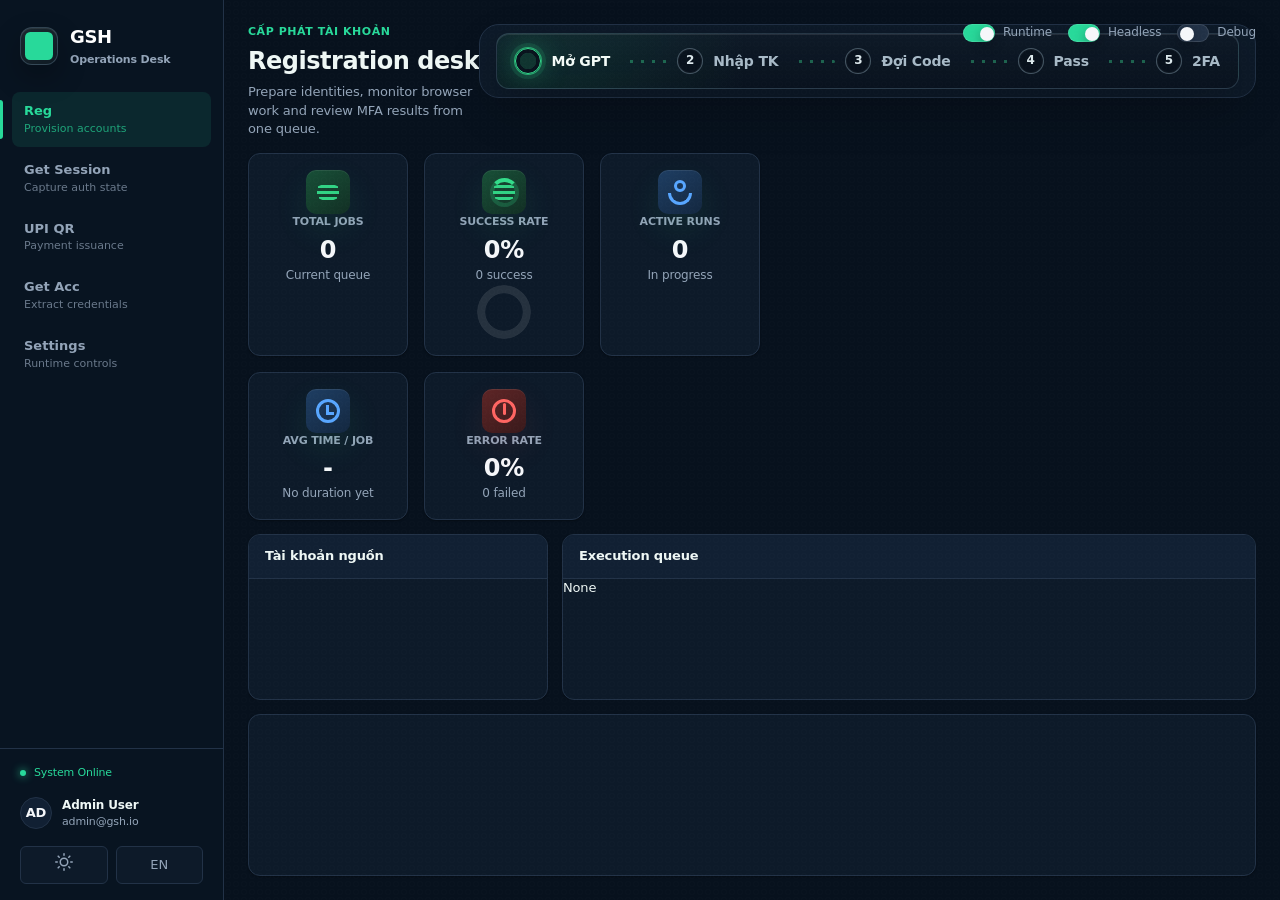
==== commit d0ef12df: "Fix CSS asset paths and re-inject JS scripts" ====
--- a/frontend/index.html
+++ b/frontend/index.html
@@ -5,8 +5,8 @@
 <meta name="viewport" content="width=device-width, initial-scale=1.0" />
 <title>Operations Console</title>
 <link href="https://fonts.googleapis.com/css2?family=Inter:wght@400;500;600&display=swap" rel="stylesheet">
-<link rel="stylesheet" href="/static/operations.css" />
-<link rel="stylesheet" href="/static/layout-theme.css" />
+<link rel="stylesheet" href="./operations.css" />
+<link rel="stylesheet" href="./layout-theme.css" />
 </head>
 <body>
 
@@ -615,5 +615,27 @@
 </footer>
 </div>
 </div>
+<script>
+  (() => {
+    try {
+      const theme = localStorage.getItem('gpt_console.theme') || 'light';
+      if (theme === 'dark') document.body.classList.add('dark-theme');
+    } catch (_) {
+      document.body.classList.add('dark-theme');
+    }
+  })();
+</script>
+<script src="./dialog.js?v=__ASSET_VERSION__"></script>
+<script src="./settings.js?v=__ASSET_VERSION__"></script>
+<script src="./app.js?v=__ASSET_VERSION__"></script>
+<script src="./session.js?v=__ASSET_VERSION__"></script>
+<script src="./link.js?v=__ASSET_VERSION__"></script>
+<script src="./hme.js?v=__ASSET_VERSION__"></script>
+<script src="./autoreg.js?v=__ASSET_VERSION__"></script>
+<script src="./upi.js?v=__ASSET_VERSION__"></script>
+<script src="./settings_panel.js?v=__ASSET_VERSION__"></script>
+<script src="./workspace.js?v=__ASSET_VERSION__"></script>
+<script src="./getacc.js?v=__ASSET_VERSION__"></script>
+<script src="./mac_select.js?v=__ASSET_VERSION__"></script>
 </body>
 </html>
--- a/frontend/operations.css
+++ b/frontend/operations.css
@@ -0,0 +1,4352 @@
+/* @lhv_myhanh Control Room - dark operations console rebuilt from scratch */
+
+:root {
+  color-scheme: dark;
+  --ops-rail-width: 236px;
+  --ops-sans: "Outfit", "Geist", system-ui, -apple-system, BlinkMacSystemFont, "Segoe UI", sans-serif;
+  --ops-mono: "JetBrains Mono", "Cascadia Code", "SFMono-Regular", Consolas, monospace;
+  --ops-bg: #071017;
+  --ops-bg-deep: #050b11;
+  --ops-rail: #09131d;
+  --ops-panel: #0e1a25;
+  --ops-panel-2: #111f2c;
+  --ops-panel-3: #152635;
+  --ops-input: #0a1520;
+  --ops-line: rgb(139 170 190 / 18%);
+  --ops-line-strong: rgb(164 203 224 / 28%);
+  --ops-ink: #eef7f5;
+  --ops-ink-soft: #c4d3d8;
+  --ops-muted: #8497a3;
+  --ops-faint: #5c6f7c;
+  --ops-green: #34d399;
+  --ops-green-2: #73f0b8;
+  --ops-green-soft: rgb(52 211 153 / 13%);
+  --ops-accent: #58a6ff;
+  --ops-blue: #58a6ff;
+  --ops-blue-soft: rgb(88 166 255 / 14%);
+  --ops-red: #ff6b6f;
+  --ops-red-soft: rgb(255 107 111 / 13%);
+  --ops-amber: #f6c76f;
+  --ops-shadow: 0 24px 80px rgb(1 8 14 / 46%);
+  --ops-shadow-soft: 0 16px 36px rgb(1 8 14 / 32%);
+  --ops-radius: 18px;
+  --ops-radius-sm: 12px;
+  --ops-ease: cubic-bezier(.22, .8, .24, 1);
+}
+
+*,
+*::before,
+*::after {
+  box-sizing: border-box;
+}
+
+html {
+  width: 100%;
+  height: 100%;
+  background: var(--ops-bg-deep);
+  color-scheme: dark;
+}
+
+body,
+body.dark-theme {
+  width: 100%;
+  min-height: 100dvh;
+  margin: 0;
+  display: grid !important;
+  grid-template-columns: var(--ops-rail-width) minmax(0, 1fr);
+  grid-template-rows: minmax(0, 1fr);
+  overflow: hidden !important;
+  color: var(--ops-ink) !important;
+  background:
+    radial-gradient(circle at 22% 0%, rgb(48 130 104 / 18%), transparent 31rem),
+    radial-gradient(circle at 82% 2%, rgb(51 103 163 / 13%), transparent 34rem),
+    linear-gradient(135deg, #061018 0%, #08131d 52%, #050b11 100%) !important;
+  font-family: var(--ops-sans) !important;
+  font-size: 14px;
+  line-height: 1.45;
+  letter-spacing: -0.012em;
+}
+
+body::before {
+  content: "";
+  position: fixed;
+  inset: 0;
+  pointer-events: none;
+  z-index: 60;
+  opacity: .055;
+  background-image:
+    linear-gradient(rgb(255 255 255 / 18%) 1px, transparent 1px),
+    linear-gradient(90deg, rgb(255 255 255 / 16%) 1px, transparent 1px);
+  background-size: 42px 42px;
+  mask-image: linear-gradient(180deg, rgb(0 0 0 / 70%), transparent 78%);
+}
+
+body::after {
+  content: "";
+  position: fixed;
+  inset: 0;
+  pointer-events: none;
+  z-index: 61;
+  opacity: .025;
+  background:
+    radial-gradient(circle at 50% 50%, transparent 0 2px, rgb(255 255 255 / 70%) 2px 3px, transparent 3px 100%);
+  background-size: 8px 8px;
+}
+
+button,
+input,
+select,
+textarea {
+  font: inherit;
+}
+
+button {
+  cursor: pointer;
+}
+
+.skip-link {
+  position: fixed;
+  top: 12px;
+  left: 12px;
+  z-index: 70;
+  transform: translateY(-160%);
+  padding: 9px 12px;
+  border-radius: 999px;
+  color: var(--ops-bg);
+  background: var(--ops-green-2);
+}
+
+.skip-link:focus {
+  transform: translateY(0);
+}
+
+.mac-traffic-lights,
+#status-pill {
+  display: none !important;
+}
+
+.topbar {
+  grid-column: 1;
+  grid-row: 1;
+  position: relative !important;
+  inset: auto !important;
+  width: var(--ops-rail-width);
+  height: 100dvh;
+  min-height: 0;
+  display: flex !important;
+  flex-direction: column;
+  align-items: stretch;
+  gap: 18px;
+  padding: 18px 14px;
+  border-right: 1px solid var(--ops-line);
+  background:
+    linear-gradient(180deg, rgb(15 29 42 / 88%), rgb(7 16 25 / 94%)),
+    radial-gradient(circle at 20% 0%, rgb(52 211 153 / 12%), transparent 19rem);
+  backdrop-filter: blur(18px);
+  box-shadow: 18px 0 54px rgb(1 8 14 / 35%);
+  z-index: 30;
+}
+
+.brand {
+  min-height: 54px;
+  display: flex;
+  align-items: center;
+  gap: 12px;
+  padding: 8px 10px 18px;
+  border-bottom: 1px solid var(--ops-line);
+}
+
+.brand-mark {
+  width: 44px;
+  height: 44px;
+  display: grid;
+  place-items: center;
+  flex: 0 0 auto;
+  border: 1px solid rgb(110 255 194 / 26%);
+  border-radius: 14px;
+  background:
+    linear-gradient(145deg, rgb(42 211 153 / 28%), rgb(88 166 255 / 18%)),
+    #0c1a25;
+  box-shadow:
+    inset 0 1px 0 rgb(255 255 255 / 12%),
+    0 16px 34px rgb(52 211 153 / 15%);
+}
+
+.brand-dot {
+  width: 18px;
+  height: 18px;
+  border-radius: 5px;
+  transform: rotate(45deg);
+  background:
+    linear-gradient(135deg, var(--ops-green-2), #78b7ff);
+  box-shadow: 0 0 26px rgb(52 211 153 / 55%);
+}
+
+.brand-copy {
+  display: grid;
+  gap: 2px;
+}
+
+.brand-name {
+  color: #fff;
+  font-size: 18px;
+  font-weight: 800;
+  letter-spacing: .02em;
+}
+
+.brand-tag {
+  color: var(--ops-muted);
+  font-size: 12px;
+  font-weight: 600;
+}
+
+.tab-nav {
+  flex: 1 1 auto;
+  min-height: 0;
+  display: grid;
+  align-content: start;
+  gap: 8px;
+  overflow-y: auto;
+  padding: 4px 0;
+}
+
+.tab-btn {
+  width: 100%;
+  min-height: 66px;
+  position: relative;
+  display: grid;
+  grid-template-columns: 38px minmax(0, 1fr);
+  align-items: center;
+  gap: 10px;
+  padding: 10px 12px;
+  border: 1px solid transparent;
+  border-radius: 14px;
+  color: #aab8c2;
+  background: transparent;
+  text-align: left;
+  transition:
+    transform 260ms var(--ops-ease),
+    background 260ms var(--ops-ease),
+    border-color 260ms var(--ops-ease),
+    color 260ms var(--ops-ease);
+}
+
+.tab-btn::after {
+  content: attr(data-tab);
+  position: absolute;
+  top: 10px;
+  left: 52px;
+  color: rgb(255 255 255 / 30%);
+  font-family: var(--ops-mono);
+  font-size: 9px;
+  font-weight: 800;
+  text-transform: uppercase;
+}
+
+.tab-glyph {
+  width: 34px;
+  height: 34px;
+  display: grid !important;
+  place-items: center;
+  border: 1px solid rgb(255 255 255 / 12%);
+  border-radius: 10px;
+  background: rgb(255 255 255 / 4%);
+}
+
+.tab-glyph::before {
+  content: "";
+  width: 15px;
+  height: 15px;
+  border: 1.8px solid currentColor;
+  border-radius: 4px;
+  transform: rotate(8deg);
+}
+
+.tab-copy {
+  display: grid;
+  min-width: 0;
+  padding-top: 12px;
+}
+
+.tab-copy strong {
+  color: inherit;
+  font-size: 13.5px;
+  font-weight: 800;
+}
+
+.tab-copy small {
+  display: block !important;
+  overflow: hidden;
+  color: var(--ops-faint);
+  font-size: 11.5px;
+  font-weight: 600;
+  text-overflow: ellipsis;
+  white-space: nowrap;
+}
+
+.tab-btn:hover {
+  color: #e8f5f0;
+  border-color: rgb(255 255 255 / 12%);
+  background: rgb(255 255 255 / 5%);
+  transform: translateX(2px);
+}
+
+.tab-btn.active {
+  color: #fff;
+  border-color: rgb(52 211 153 / 40%);
+  background:
+    linear-gradient(135deg, rgb(52 211 153 / 16%), rgb(88 166 255 / 8%)),
+    rgb(255 255 255 / 5%);
+  box-shadow:
+    inset 3px 0 0 var(--ops-green),
+    0 18px 46px rgb(52 211 153 / 12%);
+}
+
+.tab-btn:focus-visible,
+.btn:focus-visible,
+.btn-small:focus-visible,
+.btn-icon:focus-visible,
+input:focus-visible,
+select:focus-visible,
+textarea:focus-visible {
+  outline: 2px solid rgb(115 240 184 / 70%);
+  outline-offset: 2px;
+}
+
+.topbar-actions {
+  display: grid;
+  gap: 12px;
+  padding: 16px 8px 8px;
+  border-top: 1px solid var(--ops-line);
+}
+
+.rail-section-label {
+  color: var(--ops-faint);
+  font-size: 10px;
+  font-weight: 800;
+  letter-spacing: .16em;
+  text-transform: uppercase;
+}
+
+.sidebar-footer-controls {
+  display: flex !important;
+  gap: 8px;
+  margin-top: 4px;
+}
+
+.theme-toggle-btn,
+.lang-toggle-btn {
+  min-width: 42px;
+  height: 36px;
+  display: grid;
+  place-items: center;
+  border: 1px solid var(--ops-line);
+  border-radius: 11px;
+  color: var(--ops-ink-soft);
+  background: rgb(255 255 255 / 5%);
+}
+
+.toggle-wrap {
+  min-width: 0;
+  display: inline-flex;
+  align-items: center;
+  gap: 9px;
+  color: var(--ops-ink-soft);
+  font-size: 12px;
+  font-weight: 700;
+}
+
+.toggle-wrap input {
+  position: absolute;
+  opacity: 0;
+  pointer-events: none;
+}
+
+.toggle-track {
+  width: 38px;
+  height: 22px;
+  display: inline-flex;
+  align-items: center;
+  padding: 2px;
+  border: 1px solid rgb(255 255 255 / 12%);
+  border-radius: 999px;
+  background: rgb(255 255 255 / 10%);
+  transition: background 220ms var(--ops-ease), border-color 220ms var(--ops-ease);
+}
+
+.toggle-thumb {
+  width: 16px;
+  height: 16px;
+  border-radius: 999px;
+  background: #aab7c1;
+  box-shadow: 0 4px 12px rgb(1 8 14 / 34%);
+  transition: transform 220ms var(--ops-ease), background 220ms var(--ops-ease);
+}
+
+.toggle-wrap input:checked + .toggle-track,
+.toggle-wrap input:checked ~ .toggle-track {
+  border-color: rgb(52 211 153 / 52%);
+  background: rgb(52 211 153 / 28%);
+}
+
+.toggle-wrap input:checked + .toggle-track .toggle-thumb,
+.toggle-wrap input:checked ~ .toggle-track .toggle-thumb {
+  transform: translateX(16px);
+  background: #dfffee;
+}
+
+.toggle-wrap input:checked ~ .toggle-label {
+  color: #e8fff4;
+}
+
+.tab-content {
+  display: none !important;
+}
+
+.tab-content.active {
+  display: grid !important;
+}
+
+.ops-workspace,
+.settings-page {
+  grid-column: 2;
+  grid-row: 1;
+  min-width: 0;
+  min-height: 0;
+  position: relative;
+  grid-template-rows: auto minmax(0, 1fr);
+  gap: 18px;
+  padding: 26px 32px 18px;
+  overflow: hidden;
+}
+
+.ops-workspace::before,
+.settings-page::before {
+  content: "";
+  position: absolute;
+  inset: 18px 22px auto auto;
+  width: min(42vw, 560px);
+  height: 220px;
+  pointer-events: none;
+  border-radius: 999px;
+  background: radial-gradient(circle, rgb(52 211 153 / 10%), transparent 68%);
+  filter: blur(18px);
+}
+
+.workspace-mast {
+  position: relative;
+  z-index: 1;
+  min-height: 96px;
+  display: grid;
+  grid-template-columns: minmax(0, 1fr) minmax(360px, 50vw);
+  align-items: center;
+  gap: 22px;
+}
+
+.workspace-title-group {
+  display: grid;
+  gap: 7px;
+}
+
+.workspace-kicker {
+  display: inline-flex;
+  align-items: center;
+  gap: 8px;
+  width: fit-content;
+  color: var(--ops-green-2);
+  font-size: 12px;
+  font-weight: 800;
+  letter-spacing: .045em;
+}
+
+.workspace-kicker::before {
+  content: "";
+  width: 28px;
+  height: 1px;
+  background: currentColor;
+}
+
+.workspace-title-group h1 {
+  margin: 0;
+  max-width: 780px;
+  color: #fff;
+  font-size: clamp(34px, 4vw, 54px);
+  line-height: .92;
+  font-weight: 800;
+  letter-spacing: -.06em;
+  text-wrap: balance;
+}
+
+.workspace-title-group p {
+  max-width: 620px;
+  margin: 0;
+  color: var(--ops-ink-soft);
+  font-size: 15px;
+  font-weight: 500;
+}
+
+.pipeline-strip {
+  justify-self: end;
+  min-height: 56px;
+  width: 100%;
+  max-width: 760px;
+  display: flex;
+  align-items: center;
+  justify-content: space-between;
+  gap: 10px;
+  padding: 10px 16px;
+  border: 1px solid var(--ops-line);
+  border-radius: 18px;
+  background: linear-gradient(180deg, rgb(255 255 255 / 7%), rgb(255 255 255 / 3%));
+  box-shadow: inset 0 1px 0 rgb(255 255 255 / 8%), var(--ops-shadow-soft);
+}
+
+.pipeline-step {
+  position: relative;
+  display: inline-flex;
+  align-items: center;
+  gap: 8px;
+  color: #95a7b2;
+  font-size: 13px;
+  font-weight: 800;
+  white-space: nowrap;
+}
+
+.pipeline-step:not(:last-child)::after {
+  content: "";
+  width: clamp(16px, 3vw, 46px);
+  height: 1px;
+  margin-left: 6px;
+  background: linear-gradient(90deg, rgb(255 255 255 / 28%), transparent);
+}
+
+.pipeline-step::before {
+  content: "";
+  width: 10px;
+  height: 10px;
+  border: 1px solid rgb(255 255 255 / 35%);
+  border-radius: 999px;
+  background: rgb(255 255 255 / 4%);
+}
+
+.pipeline-step.is-current {
+  color: #fff;
+}
+
+.pipeline-step.is-current::before {
+  border-color: var(--ops-green);
+  background: var(--ops-green);
+  box-shadow: 0 0 0 5px rgb(52 211 153 / 12%), 0 0 22px rgb(52 211 153 / 48%);
+}
+
+.workspace-grid {
+  position: relative;
+  z-index: 1;
+  min-height: 0;
+  display: grid;
+  grid-template-columns: minmax(315px, 360px) minmax(0, 1fr);
+  grid-template-rows: minmax(0, 1fr);
+  gap: 16px;
+  overflow: hidden;
+  grid-auto-flow: dense;
+}
+
+.control-rail,
+.execution-canvas {
+  min-width: 0;
+  min-height: 0;
+}
+
+.control-rail {
+  overflow: hidden;
+}
+
+.execution-canvas {
+  display: grid;
+  grid-template-rows: minmax(0, 1fr) auto;
+  gap: 12px;
+  overflow: hidden;
+}
+
+.card,
+.control-surface,
+.jobs-surface,
+.diagnostics-dock,
+.settings-section,
+.settings-sidebar,
+.modal-content {
+  border: 1px solid var(--ops-line);
+  border-radius: var(--ops-radius);
+  color: var(--ops-ink);
+  background:
+    linear-gradient(180deg, rgb(255 255 255 / 6%), rgb(255 255 255 / 2%)),
+    var(--ops-panel);
+  box-shadow: var(--ops-shadow), inset 0 1px 0 rgb(255 255 255 / 7%);
+}
+
+.card,
+.control-surface,
+.jobs-surface,
+.diagnostics-dock {
+  animation: opsFadeUp 520ms var(--ops-ease) both;
+}
+
+.card:hover,
+.control-surface:hover,
+.jobs-surface:hover {
+  border-color: var(--ops-line-strong);
+}
+
+@keyframes opsFadeUp {
+  from {
+    opacity: 0;
+    transform: translateY(12px);
+  }
+  to {
+    opacity: 1;
+    transform: translateY(0);
+  }
+}
+
+.control-surface {
+  height: 100%;
+  min-height: 0;
+  display: grid;
+  grid-template-columns: minmax(0, 1fr);
+  overflow: hidden;
+  grid-template-areas:
+    "head"
+    "modes"
+    "source"
+    "settings"
+    "actions";
+}
+
+.ops-reg .control-surface {
+  grid-template-rows: 66px 82px minmax(118px, 1fr) minmax(220px, 270px) 76px;
+}
+
+#tab-session .control-surface,
+#tab-getacc .control-surface {
+  grid-template-rows: 66px minmax(0, 1fr) 82px 76px;
+  grid-template-areas:
+    "head"
+    "source"
+    "settings"
+    "actions";
+}
+
+#tab-upi .control-surface {
+  grid-template-rows: 66px minmax(92px, .75fr) minmax(92px, .75fr) minmax(260px, 1fr) 76px;
+  grid-template-areas:
+    "head"
+    "source"
+    "session"
+    "settings"
+    "actions";
+}
+
+.control-surface > .card-head,
+.jobs-surface > .card-head {
+  grid-area: head;
+  min-height: 66px;
+  display: flex;
+  align-items: center;
+  justify-content: space-between;
+  gap: 14px;
+  padding: 16px;
+  border-bottom: 1px solid var(--ops-line);
+  background: rgb(255 255 255 / 3%);
+}
+
+.panel-title-group {
+  display: grid;
+  gap: 3px;
+}
+
+.card-head h2,
+.panel-title-group h2 {
+  margin: 0;
+  color: #fff;
+  font-size: 14px;
+  font-weight: 800;
+  letter-spacing: -.02em;
+}
+
+.panel-subtitle,
+.card-head-note,
+.muted {
+  color: var(--ops-muted);
+  font-size: 12px;
+  font-weight: 500;
+}
+
+.mail-mode-row {
+  grid-area: modes;
+  min-height: 0;
+  display: grid;
+  grid-template-columns: repeat(2, minmax(0, 1fr));
+  gap: 10px;
+  padding: 12px 16px;
+  border-bottom: 1px solid var(--ops-line);
+  background: rgb(3 10 16 / 22%);
+}
+
+.mail-mode-config-host {
+  grid-column: 1 / -1;
+}
+
+.combo-textarea {
+  grid-area: source;
+  width: 100%;
+  height: 100%;
+  min-height: 0;
+  padding: 20px 16px;
+  border: 0;
+  border-radius: 0;
+  resize: none;
+  color: #9eb3bf;
+  background: rgb(5 13 21 / 48%);
+  box-shadow: inset 0 1px 0 rgb(255 255 255 / 4%);
+  font-family: var(--ops-mono);
+  font-size: 12px;
+  line-height: 1.7;
+}
+
+#upi-session-input {
+  grid-area: session;
+  border-top: 1px solid var(--ops-line);
+}
+
+.control-surface > .card-settings {
+  grid-area: settings;
+  min-height: 0;
+  display: grid;
+  gap: 12px;
+  padding: 14px 16px;
+  overflow-y: auto;
+  overflow-x: hidden;
+  border-top: 1px solid var(--ops-line);
+  background: rgb(255 255 255 / 3%);
+}
+
+#tab-session .control-surface > .card-settings,
+#tab-getacc .control-surface > .card-settings {
+  align-content: center;
+}
+
+.card-settings-row {
+  display: grid;
+  gap: 10px;
+}
+
+.card-settings-row-mixed {
+  grid-template-columns: repeat(2, minmax(0, 1fr));
+}
+
+.card-settings-row-mixed .config-field-long {
+  grid-column: 1 / -1;
+}
+
+.input-group {
+  min-width: 0;
+  display: grid;
+  gap: 6px;
+}
+
+.input-label {
+  color: #91a5b0;
+  font-size: 10px;
+  font-weight: 800;
+  letter-spacing: .09em;
+  text-transform: uppercase;
+}
+
+.input-label small {
+  margin-left: 4px;
+  color: var(--ops-faint);
+  font-size: 10px;
+  font-weight: 700;
+  letter-spacing: 0;
+  text-transform: none;
+}
+
+input:not([type="checkbox"]),
+select,
+textarea,
+.mac-select-trigger,
+.proxy-pool-input,
+.telegram-input {
+  width: 100%;
+  min-height: 38px;
+  border: 1px solid rgb(154 181 198 / 20%);
+  border-radius: 11px;
+  color: #ecf7f4;
+  background: var(--ops-input);
+  box-shadow: inset 0 1px 0 rgb(255 255 255 / 5%);
+  outline: 0;
+}
+
+input:not([type="checkbox"]),
+select,
+.mac-select-trigger {
+  padding: 0 12px;
+}
+
+input::placeholder,
+textarea::placeholder {
+  color: #667a88;
+}
+
+input:not([type="checkbox"]):focus,
+select:focus,
+textarea:focus,
+.mac-select-trigger:focus {
+  border-color: rgb(52 211 153 / 62%);
+  box-shadow: 0 0 0 4px rgb(52 211 153 / 11%), inset 0 1px 0 rgb(255 255 255 / 5%);
+}
+
+.proxy-textarea {
+  min-height: 112px;
+  padding: 12px;
+  resize: vertical;
+  white-space: pre;
+  line-height: 1.55;
+}
+
+.workflow-proxy-row {
+  min-height: 148px;
+  display: grid;
+  align-content: start;
+  padding: 12px;
+  border: 1px solid rgb(52 211 153 / 14%);
+  border-radius: 14px;
+  background:
+    linear-gradient(180deg, rgb(52 211 153 / 8%), transparent),
+    rgb(4 13 20 / 32%);
+}
+
+.workflow-proxy-heading {
+  display: flex;
+  align-items: center;
+  justify-content: space-between;
+  gap: 10px;
+  margin-bottom: 8px;
+}
+
+.workflow-proxy-note {
+  color: var(--ops-faint);
+  font-size: 11px;
+}
+
+.workflow-proxy-toggle {
+  margin-left: auto;
+}
+
+.control-surface > .card-actions {
+  grid-area: actions;
+  min-height: 76px;
+  position: relative;
+  display: flex;
+  flex-wrap: wrap;
+  align-items: flex-start;
+  align-content: center;
+  gap: 8px;
+  padding: 12px 16px 24px;
+  overflow: visible;
+  border-top: 1px solid var(--ops-line);
+  background: rgb(4 12 18 / 64%);
+}
+
+.control-surface > .card-actions .muted {
+  position: absolute;
+  right: 16px;
+  bottom: 6px;
+  white-space: nowrap;
+}
+
+.btn,
+.btn-small,
+.btn-icon,
+.icon-btn {
+  max-width: 100%;
+  min-width: 0;
+  min-height: 38px;
+  display: inline-flex;
+  align-items: center;
+  justify-content: center;
+  gap: 8px;
+  padding: 0 15px;
+  border: 1px solid rgb(154 181 198 / 22%);
+  border-radius: 11px;
+  color: #dce8eb;
+  background: rgb(255 255 255 / 5%);
+  box-shadow: inset 0 1px 0 rgb(255 255 255 / 6%);
+  font-size: 12.5px;
+  font-weight: 800;
+  white-space: nowrap;
+  overflow: hidden;
+  text-overflow: ellipsis;
+  text-decoration: none;
+  transition:
+    transform 240ms var(--ops-ease),
+    background 240ms var(--ops-ease),
+    border-color 240ms var(--ops-ease),
+    color 240ms var(--ops-ease),
+    box-shadow 240ms var(--ops-ease);
+}
+
+.btn:hover,
+.btn-small:hover,
+.btn-icon:hover,
+.icon-btn:hover {
+  color: #fff;
+  border-color: var(--ops-line-strong);
+  background: rgb(255 255 255 / 8%);
+  transform: translateY(-1px);
+}
+
+.btn:active,
+.btn-small:active,
+.btn-icon:active,
+.icon-btn:active,
+.tab-btn:active {
+  transform: scale(.985);
+}
+
+.btn-primary {
+  color: #03110b;
+  border-color: rgb(115 240 184 / 72%);
+  background: linear-gradient(135deg, var(--ops-green-2), #93f2aa);
+  box-shadow: 0 18px 38px rgb(52 211 153 / 25%);
+}
+
+.btn-primary:hover {
+  color: #03110b;
+  border-color: #c5ffe0;
+  background: linear-gradient(135deg, #a2ffd1, #d7ff84);
+}
+
+.btn-danger {
+  color: #ffadb0;
+  border-color: rgb(255 107 111 / 28%);
+  background: rgb(255 107 111 / 8%);
+}
+
+.btn-danger:hover {
+  color: #fff;
+  border-color: rgb(255 107 111 / 54%);
+  background: rgb(255 107 111 / 17%);
+}
+
+.btn-icon,
+.icon-btn {
+  width: 36px;
+  min-width: 36px;
+  height: 36px;
+  padding: 0;
+}
+
+.btn-small {
+  min-height: 34px;
+  padding: 0 12px;
+  font-size: 12px;
+}
+
+.control-surface > .card-actions .btn-primary {
+  flex: 1 1 136px;
+}
+
+.control-surface > .card-actions .btn-danger,
+.control-surface > .card-actions .btn-ghost {
+  flex: 0 1 auto;
+}
+
+.tab-content input:disabled,
+.tab-content button:disabled {
+  opacity: .55;
+  cursor: not-allowed;
+}
+
+.jobs-surface {
+  min-height: 0;
+  display: grid;
+  grid-template-rows: auto minmax(0, 1fr);
+  overflow: hidden;
+}
+
+.jobs-surface > .card-head {
+  min-height: 68px;
+}
+
+.card-head-actions {
+  min-width: 0;
+  display: flex;
+  align-items: center;
+  justify-content: flex-end;
+  gap: 8px;
+  flex-wrap: wrap;
+}
+
+.config-field-tiny {
+  width: 78px;
+}
+
+.job-list {
+  min-height: 0;
+  overflow: auto;
+  padding: 10px;
+  background: rgb(5 13 21 / 42%);
+}
+
+.job-list .empty,
+.empty {
+  height: calc(100% - 10px);
+  min-height: 240px;
+  display: grid;
+  place-items: center;
+  margin: 0;
+  border: 1px dashed rgb(154 181 198 / 22%);
+  border-radius: 16px;
+  color: var(--ops-muted);
+  background:
+    linear-gradient(135deg, rgb(255 255 255 / 4%) 25%, transparent 25%) 0 0 / 22px 22px,
+    rgb(255 255 255 / 2%);
+}
+
+.job {
+  min-height: 54px;
+  display: grid;
+  grid-template-columns: 34px 92px minmax(220px, 1fr) 84px max-content;
+  align-items: center;
+  gap: 12px;
+  padding: 0 12px;
+  border-bottom: 1px solid rgb(154 181 198 / 12%);
+  border-radius: 12px;
+  color: var(--ops-ink-soft);
+  background: transparent;
+  transition: background 180ms var(--ops-ease), transform 180ms var(--ops-ease);
+}
+
+.job:nth-child(even) {
+  background: rgb(255 255 255 / 2.5%);
+}
+
+.job:hover {
+  background: rgb(52 211 153 / 6%);
+  transform: translateX(2px);
+}
+
+.job-main,
+.job-email {
+  min-width: 0;
+  overflow: hidden;
+}
+
+.job-email {
+  display: inline-flex;
+  align-items: center;
+  gap: 8px;
+  color: #eff8f6;
+  font-size: 12.5px;
+  font-weight: 800;
+  white-space: nowrap;
+}
+
+.job-email-text,
+.job-email > :first-child {
+  min-width: 0;
+  overflow: hidden;
+  text-overflow: ellipsis;
+}
+
+.job-actions {
+  display: inline-flex;
+  align-items: center;
+  justify-content: flex-end;
+  gap: 6px;
+}
+
+.job-status {
+  min-width: 82px;
+  height: 24px;
+  display: inline-flex;
+  align-items: center;
+  justify-content: center;
+  border: 1px solid rgb(52 211 153 / 18%);
+  border-radius: 7px;
+  color: var(--ops-green-2);
+  background: rgb(52 211 153 / 13%);
+  font-size: 10.5px;
+  font-weight: 900;
+  text-transform: lowercase;
+}
+
+.job-status.error {
+  color: #ff9ca0;
+  border-color: rgb(255 107 111 / 26%);
+  background: var(--ops-red-soft);
+}
+
+.job-status.running {
+  color: #9fcaff;
+  border-color: rgb(88 166 255 / 24%);
+  background: var(--ops-blue-soft);
+}
+
+.job-duration,
+.job-index {
+  color: #8294a0;
+  font-family: var(--ops-mono);
+  font-size: 11.5px;
+  font-variant-numeric: tabular-nums;
+}
+
+.job-duration {
+  min-width: 64px;
+  text-align: right;
+}
+
+.badge,
+.badge-mode,
+.badge-muted,
+.plan-badge,
+.plan-badge.plan-free,
+.upi-plan-badge {
+  display: inline-flex;
+  align-items: center;
+  min-height: 20px;
+  padding: 0 7px;
+  border-radius: 6px;
+  color: #9fcaff;
+  background: rgb(88 166 255 / 14%);
+  font-size: 10px;
+  font-weight: 900;
+  letter-spacing: .05em;
+  text-transform: uppercase;
+}
+
+.diagnostics-dock {
+  height: 64px;
+  min-height: 64px;
+  overflow: hidden;
+  background:
+    linear-gradient(180deg, rgb(255 255 255 / 6%), rgb(255 255 255 / 3%)),
+    var(--ops-panel);
+  transition: height 240ms var(--ops-ease), box-shadow 240ms var(--ops-ease);
+}
+
+.diagnostics-dock:not(.is-collapsed) {
+  height: clamp(248px, 36dvh, 370px);
+  box-shadow: 0 -22px 70px rgb(1 8 14 / 48%);
+}
+
+.dock-bar {
+  height: 64px;
+  display: flex;
+  align-items: center;
+  justify-content: space-between;
+  gap: 14px;
+  padding: 0 12px;
+  border-bottom: 1px solid var(--ops-line);
+  background: rgb(4 12 18 / 52%);
+}
+
+.dock-tabs {
+  display: flex;
+  align-items: center;
+  gap: 6px;
+  height: 100%;
+}
+
+.dock-tab {
+  position: relative;
+  height: 100%;
+  padding: 0 14px;
+  border: 0;
+  color: var(--ops-muted);
+  background: transparent;
+  font-size: 12px;
+  font-weight: 800;
+}
+
+.dock-tab.active {
+  color: #eafff5;
+}
+
+.dock-tab.active::after {
+  content: "";
+  position: absolute;
+  left: 14px;
+  right: 14px;
+  bottom: 0;
+  height: 2px;
+  border-radius: 999px;
+  background: var(--ops-green);
+}
+
+.dock-tab.has-unseen::before,
+.dock-tab.has-content::before {
+  content: "";
+  position: absolute;
+  top: 18px;
+  right: 5px;
+  width: 6px;
+  height: 6px;
+  border-radius: 999px;
+  background: var(--ops-green);
+}
+
+.dock-context {
+  min-width: 0;
+  display: flex;
+  align-items: center;
+  gap: 8px;
+}
+
+.dock-target {
+  max-width: 280px;
+  overflow: hidden;
+  color: var(--ops-muted);
+  font-family: var(--ops-mono);
+  font-size: 11px;
+  text-overflow: ellipsis;
+  white-space: nowrap;
+}
+
+.dock-panels {
+  height: calc(100% - 64px);
+  min-height: 0;
+  background: rgb(5 13 21 / 44%);
+}
+
+.dock-panel[hidden] {
+  display: none !important;
+}
+
+.dock-panel {
+  height: 100%;
+  margin: 0;
+  border: 0;
+  border-radius: 0;
+  box-shadow: none;
+  background: transparent;
+}
+
+.dock-panel-head {
+  height: 42px;
+  display: flex;
+  align-items: center;
+  justify-content: space-between;
+  gap: 12px;
+  padding: 0 14px;
+  border-bottom: 1px solid var(--ops-line);
+  color: #fff;
+  font-size: 13px;
+  font-weight: 800;
+}
+
+.log-pane,
+.output-pane {
+  width: 100%;
+  height: 100%;
+  margin: 0;
+  padding: 14px 16px;
+  overflow: auto;
+  color: #9fbbc1;
+  background: transparent;
+  font-family: var(--ops-mono);
+  font-size: 12px;
+  line-height: 1.65;
+  white-space: pre-wrap;
+}
+
+.card-error .output-pane,
+#error-pane,
+#ses-error-pane,
+#upi-error-pane {
+  color: #ff9ca0;
+}
+
+.card-success .output-pane,
+#success-pane,
+#upi-success-pane {
+  color: #7bf3b6;
+}
+
+.settings-page {
+  grid-template-rows: auto minmax(0, 1fr);
+}
+
+.settings-workspace {
+  min-height: 0;
+  display: grid;
+  grid-template-columns: 230px minmax(0, 1fr);
+  gap: 16px;
+  overflow: hidden;
+}
+
+.settings-workspace:not(:has(.settings-chart-rail)) {
+  grid-template-columns: 230px minmax(0, 1fr);
+}
+
+.settings-sidebar {
+  min-height: 0;
+  padding: 14px;
+  display: grid;
+  align-content: start;
+  gap: 8px;
+}
+
+.settings-nav-item {
+  min-height: 54px;
+  display: flex;
+  align-items: center;
+  gap: 10px;
+  padding: 0 12px;
+  border: 1px solid transparent;
+  border-radius: 13px;
+  color: var(--ops-ink-soft);
+  background: transparent;
+  font-weight: 800;
+}
+
+.settings-nav-item.active {
+  color: #fff;
+  border-color: rgb(52 211 153 / 26%);
+  background: rgb(52 211 153 / 10%);
+}
+
+.settings-nav-icon {
+  width: 30px;
+  height: 30px;
+  display: grid;
+  place-items: center;
+  border-radius: 9px;
+  color: var(--ops-green-2);
+  background: rgb(52 211 153 / 10%);
+}
+
+.settings-nav-icon svg {
+  width: 16px;
+  height: 16px;
+}
+
+.settings-content {
+  min-height: 0;
+  overflow: hidden;
+}
+
+.settings-section {
+  height: 100%;
+  min-height: 0;
+  display: none;
+  grid-template-rows: auto minmax(0, 1fr);
+  overflow: hidden;
+}
+
+.settings-section.active,
+.settings-section[style*="display:block"],
+.settings-section[style*="display: block"] {
+  display: grid;
+}
+
+.settings-section-body {
+  min-height: 0;
+  padding: 18px;
+  overflow: auto;
+  display: grid;
+  align-content: start;
+  gap: 16px;
+}
+
+.settings-hint {
+  max-width: 920px;
+  margin: 0;
+  padding: 14px;
+  border: 1px solid var(--ops-line);
+  border-radius: 14px;
+  background: rgb(255 255 255 / 4%);
+  line-height: 1.65;
+}
+
+code {
+  color: #a7f3d0;
+  font-family: var(--ops-mono);
+}
+
+.proxy-pool-rows {
+  display: grid;
+  gap: 10px;
+}
+
+.proxy-pool-row {
+  display: grid;
+  grid-template-columns: 28px minmax(0, 1fr) auto;
+  align-items: center;
+  gap: 10px;
+}
+
+.proxy-pool-index {
+  color: var(--ops-muted);
+  font-family: var(--ops-mono);
+  font-size: 11px;
+}
+
+.proxy-pool-toolbar {
+  display: flex;
+  align-items: center;
+  gap: 10px;
+  flex-wrap: wrap;
+}
+
+.settings-toolbar-spacer {
+  flex: 1 1 auto;
+}
+
+.proxy-pool-status {
+  min-height: 22px;
+  font-family: var(--ops-mono);
+}
+
+.modal {
+  position: fixed;
+  inset: 0;
+  z-index: 50;
+  display: grid;
+  place-items: center;
+  padding: 24px;
+  background: rgb(2 7 12 / 72%);
+}
+
+.modal[style*="display:none"],
+.modal[style*="display: none"] {
+  display: none !important;
+}
+
+.modal-content {
+  width: min(720px, 94vw);
+  max-height: 88dvh;
+  display: grid;
+  grid-template-rows: auto minmax(0, 1fr) auto;
+  overflow: hidden;
+}
+
+.modal-content-sm {
+  width: min(520px, 94vw);
+}
+
+.modal-content-md {
+  width: min(760px, 94vw);
+}
+
+.modal-head,
+.modal-foot {
+  min-height: 62px;
+  display: flex;
+  align-items: center;
+  justify-content: space-between;
+  gap: 12px;
+  padding: 14px 18px;
+  border-bottom: 1px solid var(--ops-line);
+}
+
+.modal-foot {
+  justify-content: flex-end;
+  border-top: 1px solid var(--ops-line);
+  border-bottom: 0;
+}
+
+.modal-head h3 {
+  margin: 0;
+  color: #fff;
+}
+
+.modal-body {
+  min-height: 0;
+  padding: 18px;
+  overflow: auto;
+}
+
+.upi-qr-modal-body {
+  display: grid;
+  gap: 16px;
+}
+
+.upi-qr-modal-image-wrap {
+  display: grid;
+  place-items: center;
+  min-height: 320px;
+  border: 1px solid var(--ops-line);
+  border-radius: 16px;
+  background: #fff;
+}
+
+.upi-qr-modal-image-wrap img {
+  max-width: 100%;
+  max-height: 58dvh;
+}
+
+.upi-qr-modal-meta {
+  display: grid;
+  grid-template-columns: repeat(2, minmax(0, 1fr));
+  gap: 10px;
+}
+
+.upi-qr-meta-item {
+  padding: 12px;
+  border: 1px solid var(--ops-line);
+  border-radius: 13px;
+  background: rgb(255 255 255 / 4%);
+}
+
+.hme-table,
+table {
+  width: 100%;
+  border-collapse: collapse;
+}
+
+.hme-table tbody tr:hover,
+tbody tr:hover {
+  background: rgb(52 211 153 / 7%);
+}
+
+::-webkit-scrollbar {
+  width: 10px;
+  height: 10px;
+}
+
+::-webkit-scrollbar-track {
+  background: rgb(255 255 255 / 4%);
+}
+
+::-webkit-scrollbar-thumb {
+  border: 2px solid transparent;
+  border-radius: 999px;
+  background: rgb(154 181 198 / 34%);
+  background-clip: padding-box;
+}
+
+@media (max-width: 1280px) {
+  :root {
+    --ops-rail-width: 212px;
+  }
+
+  .ops-workspace,
+  .settings-page {
+    padding: 20px;
+  }
+
+  .workspace-mast {
+    grid-template-columns: minmax(0, 1fr);
+  }
+
+  .pipeline-strip {
+    justify-self: start;
+    max-width: 100%;
+  }
+
+  .workspace-grid {
+    grid-template-columns: minmax(300px, 340px) minmax(0, 1fr);
+  }
+}
+
+@media (max-width: 1050px) {
+  body,
+  body.dark-theme {
+    overflow: auto !important;
+    grid-template-columns: minmax(0, 1fr);
+    grid-template-rows: auto minmax(0, 1fr);
+  }
+
+  .topbar {
+    grid-column: 1;
+    grid-row: 1;
+    width: 100%;
+    height: auto;
+    min-height: 76px;
+    flex-direction: row;
+    align-items: center;
+    padding: 12px;
+    border-right: 0;
+    border-bottom: 1px solid var(--ops-line);
+  }
+
+  .brand {
+    width: auto;
+    min-width: 150px;
+    padding: 0 12px 0 0;
+    border-bottom: 0;
+    border-right: 1px solid var(--ops-line);
+  }
+
+  .tab-nav {
+    display: flex;
+    overflow-x: auto;
+    overflow-y: hidden;
+  }
+
+  .tab-btn {
+    min-width: 128px;
+  }
+
+  .topbar-actions {
+    display: flex;
+    align-items: center;
+    border-top: 0;
+    padding: 0;
+  }
+
+  .ops-workspace,
+  .settings-page {
+    grid-column: 1;
+    grid-row: 2;
+    min-height: calc(100dvh - 76px);
+  }
+}
+
+@media (max-width: 900px) {
+  .ops-workspace,
+  .settings-page {
+    overflow: auto;
+    padding: 16px;
+  }
+
+  .workspace-grid,
+  .settings-workspace {
+    grid-template-columns: minmax(0, 1fr);
+    overflow: visible;
+  }
+
+  .control-surface,
+  .jobs-surface,
+  .settings-section {
+    min-height: 520px;
+  }
+
+  .execution-canvas {
+    overflow: visible;
+  }
+
+  .pipeline-strip {
+    overflow-x: auto;
+  }
+}
+
+@media (max-width: 720px) {
+  .topbar {
+    flex-wrap: wrap;
+  }
+
+  .topbar-actions {
+    width: 100%;
+    justify-content: space-between;
+  }
+
+  .workspace-title-group h1 {
+    font-size: 34px;
+  }
+
+  .card-head-actions {
+    justify-content: flex-start;
+  }
+
+  .job {
+    grid-template-columns: 28px minmax(0, 1fr) max-content;
+  }
+
+  .job-status,
+  .job-duration {
+    display: none;
+  }
+}
+
+@media (prefers-reduced-motion: reduce) {
+  *,
+  *::before,
+  *::after {
+    scroll-behavior: auto !important;
+    animation-duration: .01ms !important;
+    animation-iteration-count: 1 !important;
+    transition-duration: .01ms !important;
+  }
+}
+
+/* Screenshot-faithful operations desk pass */
+:root {
+  --ops-header-height: 62px;
+  --ops-rail-width: 196px;
+  --ops-panel: #0d1722;
+  --ops-panel-2: #101c28;
+  --ops-panel-3: #132232;
+  --ops-input: #0b1520;
+  --ops-line: rgb(151 179 199 / 16%);
+  --ops-line-strong: rgb(164 205 227 / 28%);
+  --ops-green: #2fce83;
+  --ops-green-2: #6bf3ae;
+  --ops-blue: #4ca0ff;
+  --ops-red: #ef5350;
+  --ops-shadow: 0 22px 70px rgb(0 6 10 / 38%);
+  --ops-radius: 14px;
+  --ops-radius-sm: 9px;
+}
+
+body,
+body.dark-theme {
+  grid-template-columns: var(--ops-rail-width) minmax(0, 1fr);
+  grid-template-rows: var(--ops-header-height) minmax(0, 1fr);
+  background:
+    radial-gradient(circle at 18% 0%, rgb(35 139 100 / 11%), transparent 30rem),
+    radial-gradient(circle at 82% 0%, rgb(45 106 163 / 9%), transparent 34rem),
+    #071018 !important;
+  font-size: 13px;
+}
+
+body::before {
+  opacity: .018;
+  background-size: 18px 18px;
+}
+
+body::after {
+  opacity: .018;
+}
+
+.topbar {
+  grid-column: 1 / -1;
+  grid-row: 1;
+  width: 100%;
+  height: var(--ops-header-height);
+  min-height: var(--ops-header-height);
+  flex-direction: row;
+  align-items: center;
+  gap: 24px;
+  padding: 0 26px;
+  border-right: 0;
+  border-bottom: 1px solid rgb(151 179 199 / 14%);
+  background:
+    linear-gradient(180deg, rgb(7 14 22 / 88%), rgb(6 12 19 / 94%)),
+    radial-gradient(circle at 72% 0%, rgb(47 206 131 / 10%), transparent 26rem);
+  box-shadow: 0 10px 34px rgb(0 6 10 / 36%);
+}
+
+.brand {
+  width: var(--ops-rail-width);
+  min-height: var(--ops-header-height);
+  padding: 0;
+  border: 0;
+}
+
+.brand-mark {
+  width: 34px;
+  height: 34px;
+  border-radius: 8px;
+}
+
+.brand-dot {
+  width: 16px;
+  height: 16px;
+  border-radius: 3px;
+}
+
+.brand-name {
+  font-size: 18px;
+}
+
+.brand-tag {
+  font-size: 12px;
+}
+
+.topbar-actions {
+  margin-left: auto;
+  width: auto;
+  min-height: var(--ops-header-height);
+  display: flex;
+  flex-direction: row;
+  align-items: center;
+  gap: 22px;
+  padding: 0;
+  border: 0;
+}
+
+.rail-section-label {
+  margin: 0 -8px 0 0;
+  color: #d5e3e4;
+  font-size: 13px;
+  font-weight: 700;
+  letter-spacing: 0;
+  text-transform: none;
+}
+
+.topbar-actions .toggle-wrap {
+  min-height: 34px;
+  display: flex;
+  flex-direction: row-reverse;
+  align-items: center;
+  gap: 10px;
+}
+
+.topbar-actions .toggle-label {
+  color: #c7d6db;
+  font-size: 13px;
+  font-weight: 700;
+}
+
+.topbar-actions .toggle-track {
+  width: 36px;
+  height: 20px;
+  background: #243241;
+}
+
+.topbar-actions .toggle-thumb {
+  width: 16px;
+  height: 16px;
+}
+
+.topbar-actions .toggle-wrap input:checked + .toggle-track,
+.topbar-actions .toggle-wrap input:checked ~ .toggle-track {
+  background: #30c987;
+}
+
+.topbar-actions .toggle-wrap input:checked + .toggle-track .toggle-thumb,
+.topbar-actions .toggle-wrap input:checked ~ .toggle-track .toggle-thumb {
+  transform: translateX(16px);
+}
+
+.sidebar-footer-controls {
+  position: fixed;
+  left: 26px;
+  bottom: 20px;
+  z-index: 36;
+  display: flex;
+  gap: 8px;
+}
+
+.theme-toggle-btn,
+.lang-toggle-btn {
+  width: 42px;
+  height: 42px;
+  border: 1px solid var(--ops-line-strong);
+  border-radius: 10px;
+  color: #d9e8e9;
+  background: linear-gradient(180deg, rgb(255 255 255 / 8%), rgb(255 255 255 / 3%));
+}
+
+.tab-nav {
+  position: fixed;
+  top: 84px;
+  left: 26px;
+  bottom: 92px;
+  width: 136px;
+  z-index: 34;
+  display: grid;
+  align-content: start;
+  gap: 4px;
+  padding: 0;
+  overflow: visible;
+}
+
+.tab-btn {
+  min-height: 78px;
+  grid-template-columns: 32px minmax(0, 1fr);
+  gap: 10px;
+  padding: 10px 14px;
+  border-radius: 10px;
+  border-color: rgb(151 179 199 / 11%);
+  background:
+    linear-gradient(180deg, rgb(255 255 255 / 4%), rgb(255 255 255 / 1.5%)),
+    rgb(7 15 23 / 56%);
+}
+
+.tab-btn::before {
+  display: none;
+}
+
+.tab-btn.active {
+  border-color: rgb(47 206 131 / 45%);
+  background:
+    radial-gradient(circle at 92% 50%, rgb(47 206 131 / 22%), transparent 44%),
+    linear-gradient(180deg, rgb(23 56 43 / 62%), rgb(13 31 29 / 68%));
+  box-shadow: inset 4px 0 0 var(--ops-green), 0 14px 38px rgb(0 0 0 / 22%);
+}
+
+.tab-btn.active::after {
+  content: "";
+  position: absolute;
+  right: -8px;
+  top: 50%;
+  width: 14px;
+  height: 14px;
+  border-radius: 2px;
+  background: #102a24;
+  transform: translateY(-50%) rotate(45deg);
+  border-top: 1px solid rgb(47 206 131 / 42%);
+  border-right: 1px solid rgb(47 206 131 / 42%);
+}
+
+.tab-glyph {
+  width: 28px;
+  height: 28px;
+  border-radius: 7px;
+}
+
+.tab-copy strong {
+  font-size: 13px;
+}
+
+.tab-copy small {
+  font-size: 10px;
+}
+
+.ops-workspace,
+.settings-page {
+  grid-column: 2;
+  grid-row: 2;
+  padding: 20px 32px 16px;
+  gap: 14px;
+  overflow: hidden;
+}
+
+.ops-reg {
+  grid-template-rows: 76px 102px minmax(0, 1fr);
+}
+
+.workspace-mast {
+  min-height: 76px;
+  grid-template-columns: minmax(380px, 560px) minmax(420px, 1fr);
+  gap: 22px;
+}
+
+.workspace-title-group {
+  gap: 5px;
+}
+
+.workspace-kicker {
+  color: #90f2bd;
+  font-size: 12px;
+}
+
+.workspace-title-group h1 {
+  font-size: clamp(28px, 2.2vw, 34px);
+  line-height: 1.05;
+  letter-spacing: -.035em;
+}
+
+.workspace-title-group p {
+  max-width: 560px;
+  color: #d4dde1;
+  font-size: 15px;
+}
+
+.pipeline-strip {
+  max-width: 820px;
+  min-height: 56px;
+  padding: 8px 18px;
+  border-radius: 13px;
+  background: rgb(8 16 25 / 74%);
+}
+
+.pipeline-step {
+  gap: 10px;
+  font-size: 14px;
+}
+
+.pipeline-step::before {
+  width: 24px;
+  height: 24px;
+  display: grid;
+  place-items: center;
+  color: #dce8ec;
+  font-size: 12px;
+  font-weight: 800;
+  counter-increment: pipeline;
+  content: counter(pipeline);
+}
+
+.pipeline-strip {
+  counter-reset: pipeline;
+}
+
+.pipeline-step:first-child::before {
+  content: "";
+  background:
+    radial-gradient(circle, #10241d 0 39%, transparent 40%),
+    var(--ops-green);
+}
+
+.metric-strip {
+  position: relative;
+  z-index: 2;
+  display: grid;
+  grid-template-columns: repeat(5, minmax(0, 1fr));
+  gap: 16px;
+  min-height: 102px;
+}
+
+.metric-card {
+  position: relative;
+  overflow: hidden;
+  display: grid;
+  grid-template-columns: 46px minmax(0, 1fr) 86px;
+  grid-template-rows: auto auto auto;
+  column-gap: 14px;
+  align-items: center;
+  padding: 16px 16px;
+  border: 1px solid var(--ops-line);
+  border-radius: var(--ops-radius);
+  background:
+    linear-gradient(180deg, rgb(255 255 255 / 6%), rgb(255 255 255 / 2%)),
+    var(--ops-panel);
+  box-shadow: var(--ops-shadow), inset 0 1px 0 rgb(255 255 255 / 7%);
+}
+
+.metric-icon {
+  grid-row: 1 / 4;
+  width: 44px;
+  height: 44px;
+  border-radius: 10px;
+  background:
+    linear-gradient(145deg, rgb(47 206 131 / 25%), rgb(47 206 131 / 6%)),
+    #10251e;
+}
+
+.metric-label {
+  color: #aebdc5;
+  font-size: 12px;
+  text-transform: uppercase;
+}
+
+.metric-card strong {
+  color: #fff;
+  font-size: 27px;
+  line-height: 1.04;
+  font-weight: 700;
+}
+
+.metric-card small {
+  color: #a3b3bc;
+  font-size: 12px;
+}
+
+.metric-card .sparkline {
+  grid-column: 3;
+  grid-row: 1 / 4;
+  justify-self: end;
+  width: 84px;
+  height: 44px;
+  opacity: .9;
+  background:
+    linear-gradient(135deg, transparent 8%, rgb(47 206 131 / 0) 8% 16%, transparent 16%),
+    conic-gradient(from 280deg at 18% 82%, transparent 0 46deg, rgb(47 206 131 / 78%) 46deg 58deg, transparent 58deg 360deg);
+  clip-path: polygon(0 76%, 10% 68%, 18% 72%, 28% 52%, 36% 58%, 48% 36%, 58% 49%, 68% 24%, 78% 34%, 88% 12%, 100% 28%, 100% 100%, 0 100%);
+}
+
+.metric-card .sparkline.blue {
+  background: conic-gradient(from 280deg at 18% 82%, transparent 0 46deg, rgb(76 160 255 / 78%) 46deg 58deg, transparent 58deg 360deg);
+}
+
+.metric-card .sparkline.red {
+  background: conic-gradient(from 280deg at 18% 82%, transparent 0 46deg, rgb(239 83 80 / 78%) 46deg 58deg, transparent 58deg 360deg);
+}
+
+.metric-ring {
+  grid-column: 3;
+  grid-row: 1 / 4;
+  justify-self: end;
+  width: 54px;
+  height: 54px;
+  border-radius: 999px;
+  background: conic-gradient(var(--ops-green) 0 var(--metric-ring, 0%), rgb(255 255 255 / 10%) var(--metric-ring, 0%) 100%);
+  mask: radial-gradient(circle, transparent 0 48%, rgb(255 255 255) 50%);
+}
+
+.ops-reg .workspace-grid {
+  grid-template-columns: 300px minmax(560px, 1fr) 250px;
+  gap: 12px;
+}
+
+.control-surface {
+  border-radius: 13px;
+}
+
+.ops-reg .control-surface {
+  grid-template-rows: 72px 66px minmax(120px, 1fr) 228px 64px;
+}
+
+.card-head {
+  min-height: 66px;
+  padding: 14px 18px;
+}
+
+.card-head h2,
+.panel-title-group h2 {
+  font-size: 14px;
+}
+
+.mail-mode-row,
+.card-settings {
+  background: rgb(7 15 23 / 44%);
+}
+
+.combo-textarea {
+  color: #c0d4de;
+  background: rgb(7 15 23 / 54%);
+}
+
+.card-settings {
+  padding: 12px 16px;
+}
+
+.workflow-proxy-row {
+  min-height: 112px;
+  padding: 10px;
+}
+
+.proxy-textarea {
+  min-height: 72px;
+}
+
+.control-surface > .card-actions {
+  min-height: 64px;
+  align-items: center;
+  padding: 12px 16px;
+}
+
+.btn {
+  min-height: 36px;
+  border-radius: 8px;
+  font-size: 12px;
+}
+
+.btn-primary {
+  color: #071018;
+  background: linear-gradient(135deg, #e2f58d, #35d487);
+  box-shadow: 0 14px 30px rgb(47 206 131 / 24%);
+}
+
+.jobs-surface {
+  overflow: hidden;
+  display: grid;
+  grid-template-rows: 70px minmax(0, 1fr);
+}
+
+.jobs-surface > .card-head {
+  grid-area: auto;
+  min-height: 70px;
+  border-bottom: 1px solid var(--ops-line);
+}
+
+.job-list {
+  padding: 12px 14px;
+  background: rgb(8 16 25 / 48%);
+}
+
+.job-table-head {
+  position: sticky;
+  top: 0;
+  z-index: 2;
+  display: grid;
+  grid-template-columns: 92px minmax(150px, 1fr) 70px 62px minmax(86px, .6fr) 62px 48px;
+  align-items: center;
+  gap: 12px;
+  min-height: 36px;
+  padding: 0 10px;
+  color: #8c9ba5;
+  background: #0d1722;
+  border-bottom: 1px solid var(--ops-line);
+  font-size: 10px;
+  font-weight: 800;
+  text-transform: uppercase;
+}
+
+.job {
+  min-height: 38px;
+  grid-template-columns: 24px 62px minmax(150px, 1fr) 70px 58px minmax(86px, .6fr) 58px 44px;
+  gap: 8px;
+  border-bottom: 1px solid rgb(151 179 199 / 10%);
+  border-radius: 0;
+  background: transparent;
+}
+
+.job:hover,
+.job.is-active {
+  background: rgb(255 255 255 / 4%);
+}
+
+.job-index {
+  color: #9aaab3;
+  font-size: 12px;
+}
+
+.job-status {
+  justify-content: center;
+  min-height: 22px;
+  border-radius: 5px;
+  font-size: 10px;
+  text-transform: capitalize;
+}
+
+.job-email {
+  color: #edf7f6;
+  font-size: 12px;
+}
+
+.job-source {
+  min-width: 0;
+}
+
+.badge-mode {
+  margin: 0;
+  color: #7eb8ff;
+  background: rgb(76 160 255 / 16%);
+}
+
+.job-duration,
+.job-updated {
+  color: #aebbc3;
+  font-family: var(--ops-mono);
+  font-size: 11px;
+}
+
+.job-progress {
+  min-width: 0;
+  display: grid;
+  grid-template-columns: minmax(72px, 1fr) 36px;
+  align-items: center;
+  gap: 8px;
+}
+
+.job-progress span {
+  height: 6px;
+  overflow: hidden;
+  border-radius: 999px;
+  background: rgb(255 255 255 / 8%);
+}
+
+.job-progress span::before {
+  content: "";
+  display: block;
+  width: var(--progress, 0%);
+  height: 100%;
+  border-radius: inherit;
+  background: linear-gradient(90deg, var(--ops-green), #59eaa0);
+}
+
+.status-running ~ .job-main ~ .job-source ~ .job-duration ~ .job-progress span::before {
+  background: linear-gradient(90deg, var(--ops-blue), #6fb7ff);
+}
+
+.status-error ~ .job-main ~ .job-source ~ .job-duration ~ .job-progress span::before,
+.status-cancelled ~ .job-main ~ .job-source ~ .job-duration ~ .job-progress span::before {
+  background: linear-gradient(90deg, var(--ops-red), #ff817e);
+}
+
+.job-progress em {
+  color: #c5d3d8;
+  font-family: var(--ops-mono);
+  font-size: 10px;
+  font-style: normal;
+}
+
+.job-actions {
+  gap: 2px;
+}
+
+.job-actions .icon-btn {
+  width: 22px;
+  height: 22px;
+  min-height: 22px;
+  min-width: 22px;
+  padding: 0;
+  border: 0;
+  border-radius: 7px;
+  color: #8fa3ad;
+  background: transparent;
+  box-shadow: none;
+}
+
+.job-actions .icon-btn svg {
+  width: 14px;
+  height: 14px;
+  stroke-width: 1.55;
+}
+
+.job-actions .icon-btn:hover {
+  color: #e6f5f3;
+  background: rgb(255 255 255 / 7%);
+  box-shadow: inset 0 0 0 1px rgb(255 255 255 / 8%);
+}
+
+.job-actions .icon-danger {
+  color: #98a9b2;
+  background: transparent;
+}
+
+.job-actions .icon-danger:hover {
+  color: #ff9b9e;
+  background: rgb(255 107 111 / 10%);
+}
+
+.insights-rail {
+  min-height: 0;
+  display: grid;
+  grid-template-rows: minmax(160px, .95fr) minmax(150px, .8fr) minmax(104px, .55fr);
+  gap: 12px;
+  overflow: hidden;
+}
+
+.insight-card {
+  min-height: 0;
+  padding: 16px;
+  border: 1px solid var(--ops-line);
+  border-radius: var(--ops-radius);
+  color: var(--ops-ink);
+  background:
+    linear-gradient(180deg, rgb(255 255 255 / 5%), rgb(255 255 255 / 2%)),
+    var(--ops-panel);
+  box-shadow: var(--ops-shadow), inset 0 1px 0 rgb(255 255 255 / 7%);
+}
+
+.insight-head {
+  display: flex;
+  align-items: center;
+  gap: 10px;
+  margin-bottom: 12px;
+  color: #f0fbf7;
+  font-size: 12px;
+  text-transform: uppercase;
+}
+
+.insight-icon {
+  width: 24px;
+  height: 24px;
+  border-radius: 7px;
+  background: rgb(47 206 131 / 14%);
+}
+
+.live-chart {
+  height: 58px;
+  margin: 4px 0 12px;
+  border-bottom: 1px solid rgb(47 206 131 / 18%);
+  background:
+    radial-gradient(circle at 15% 70%, rgb(47 206 131 / 70%) 0 1px, transparent 2px),
+    radial-gradient(circle at 34% 38%, rgb(47 206 131 / 70%) 0 1px, transparent 2px),
+    radial-gradient(circle at 56% 56%, rgb(47 206 131 / 70%) 0 1px, transparent 2px),
+    radial-gradient(circle at 74% 30%, rgb(47 206 131 / 70%) 0 1px, transparent 2px),
+    radial-gradient(circle at 92% 42%, rgb(47 206 131 / 70%) 0 1px, transparent 2px);
+  clip-path: polygon(0 70%, 12% 50%, 20% 68%, 32% 22%, 43% 60%, 54% 35%, 63% 55%, 75% 18%, 86% 46%, 100% 28%, 100% 100%, 0 100%);
+}
+
+.ops-realtime-chart {
+  clip-path: none;
+  background: none;
+}
+
+.ops-chart-svg {
+  width: 100%;
+  height: 100%;
+  display: block;
+}
+
+.ops-chart-line {
+  fill: none;
+  stroke: var(--chart-color, var(--ops-green));
+  stroke-width: 3;
+  stroke-linecap: round;
+  stroke-linejoin: round;
+  filter: drop-shadow(0 0 9px color-mix(in srgb, var(--chart-color, var(--ops-green)) 34%, transparent));
+}
+
+.ops-chart-fill {
+  fill: color-mix(in srgb, var(--chart-color, var(--ops-green)) 16%, transparent);
+}
+
+.ops-chart-gridline {
+  fill: none;
+  stroke: rgb(151 179 199 / 18%);
+  stroke-width: 1;
+}
+
+.insight-row,
+.health-row {
+  display: flex;
+  justify-content: space-between;
+  gap: 12px;
+  padding: 5px 0;
+  color: #aebcc3;
+}
+
+.insight-row strong,
+.health-row strong {
+  color: var(--ops-green-2);
+}
+
+.insight-row.error strong {
+  color: #ff706c;
+}
+
+.quick-grid {
+  display: grid;
+  grid-template-columns: 1fr 1fr;
+  gap: 8px;
+}
+
+.quick-grid .btn {
+  width: 100%;
+  padding: 0 8px;
+}
+
+.execution-canvas {
+  gap: 12px;
+}
+
+.diagnostics-dock {
+  height: 130px;
+  min-height: 130px;
+}
+
+.diagnostics-dock.is-collapsed {
+  height: 130px;
+}
+
+.diagnostics-dock:not(.is-collapsed) {
+  height: clamp(250px, 36dvh, 360px);
+}
+
+.dock-bar {
+  height: 38px;
+  padding: 0 10px;
+}
+
+.dock-tab {
+  font-size: 11px;
+}
+
+.log-pane,
+.output-pane {
+  font-size: 11px;
+}
+
+@media (max-width: 1500px) {
+  .metric-strip {
+    grid-template-columns: repeat(3, minmax(0, 1fr));
+    min-height: auto;
+  }
+
+  .ops-reg .workspace-grid {
+    grid-template-columns: 300px minmax(0, 1fr);
+  }
+
+  .insights-rail {
+    display: none;
+  }
+}
+
+@media (max-width: 1050px) {
+  body,
+  body.dark-theme {
+    grid-template-columns: minmax(0, 1fr);
+    grid-template-rows: var(--ops-header-height) minmax(0, 1fr);
+  }
+
+  .topbar {
+    height: var(--ops-header-height);
+    min-height: var(--ops-header-height);
+    flex-wrap: nowrap;
+  }
+
+  .tab-nav {
+    top: var(--ops-header-height);
+    left: 0;
+    right: 0;
+    bottom: auto;
+    width: auto;
+    display: flex;
+    padding: 10px 14px;
+    background: #071018;
+  }
+
+  .tab-nav::before,
+  .tab-nav::after,
+  .sidebar-footer-controls {
+    display: none;
+  }
+
+  .ops-workspace,
+  .settings-page {
+    grid-column: 1;
+    grid-row: 2;
+    padding-top: 104px;
+  }
+}
+
+@media (max-width: 900px) {
+  .metric-strip,
+  .ops-reg .workspace-grid,
+  .workspace-grid {
+    grid-template-columns: minmax(0, 1fr);
+  }
+}
+
+/* Reference-locked layout pass: keep the dashboard faithful to the provided control-room mockup. */
+:root {
+  --ops-header-height: 62px;
+  --ops-rail-width: 220px;
+}
+
+body,
+body.dark-theme {
+  grid-template-columns: var(--ops-rail-width) minmax(0, 1fr);
+  grid-template-rows: var(--ops-header-height) minmax(0, 1fr);
+}
+
+.skip-link:not(:focus) {
+  width: 1px;
+  height: 1px;
+  overflow: hidden;
+  clip-path: inset(50%);
+  white-space: nowrap;
+}
+
+.topbar {
+  grid-column: 1 / -1;
+  grid-row: 1;
+  height: var(--ops-header-height);
+  min-height: var(--ops-header-height);
+  padding: 0 26px;
+}
+
+.brand {
+  width: var(--ops-rail-width);
+  min-width: var(--ops-rail-width);
+}
+
+.tab-nav {
+  top: 84px;
+  left: 22px;
+  bottom: 112px;
+  width: 174px;
+  gap: 8px;
+  overflow: visible;
+}
+
+.tab-btn {
+  width: 100%;
+  min-height: 78px;
+  grid-template-columns: 34px minmax(0, 1fr);
+  gap: 10px;
+  padding: 10px 14px;
+  overflow: visible;
+}
+
+.tab-btn::after {
+  display: none !important;
+}
+
+.tab-btn.active::after {
+  content: "";
+  position: absolute;
+  display: block !important;
+  right: -7px;
+  top: 50%;
+  width: 14px;
+  height: 14px;
+  border-radius: 2px;
+  border-top: 1px solid rgb(47 206 131 / 42%);
+  border-right: 1px solid rgb(47 206 131 / 42%);
+  background: #102a24;
+  transform: translateY(-50%) rotate(45deg);
+}
+
+.tab-copy {
+  min-width: 0;
+  padding-top: 0;
+}
+
+.tab-copy strong,
+.tab-copy small {
+  max-width: 100%;
+  overflow: hidden;
+  text-overflow: ellipsis;
+  white-space: nowrap;
+}
+
+.sidebar-footer-controls {
+  left: 26px;
+  bottom: 22px;
+}
+
+.ops-workspace,
+.settings-page {
+  grid-column: 2;
+  grid-row: 2;
+  padding: 22px 30px 24px;
+  overflow: auto;
+  scrollbar-gutter: stable;
+}
+
+.ops-reg,
+.ops-upi {
+  grid-template-rows: 76px 102px minmax(0, 1fr);
+}
+
+.ops-session,
+.ops-getacc {
+  grid-template-rows: 76px minmax(0, 1fr);
+}
+
+.workspace-mast {
+  min-height: 76px;
+  grid-template-columns: minmax(360px, 560px) minmax(460px, 1fr);
+}
+
+.pipeline-strip {
+  justify-self: end;
+  max-width: 820px;
+  overflow: hidden;
+}
+
+.pipeline-step {
+  flex: 0 0 auto;
+}
+
+.pipeline-step:not(:last-child)::after {
+  flex: 0 0 auto;
+  width: clamp(18px, 3.2vw, 46px);
+}
+
+.metric-strip {
+  min-height: 102px;
+  grid-template-columns: repeat(5, minmax(150px, 1fr));
+}
+
+.workspace-grid,
+.ops-reg .workspace-grid,
+.ops-upi .workspace-grid,
+.ops-session .workspace-grid,
+.ops-getacc .workspace-grid {
+  grid-template-columns: minmax(340px, 360px) minmax(560px, 1fr) minmax(240px, 280px);
+  gap: 12px;
+  min-height: 0;
+  overflow: visible;
+}
+
+.control-rail,
+.execution-canvas,
+.insights-rail {
+  min-height: 0;
+}
+
+.control-rail {
+  overflow: visible;
+}
+
+.control-surface {
+  min-height: 0;
+  overflow: hidden;
+}
+
+.ops-reg .control-rail,
+.ops-reg .control-surface,
+.ops-upi .control-rail,
+.ops-upi .control-surface {
+  max-height: calc(100dvh - var(--ops-header-height) - 242px);
+}
+
+.ops-reg .control-surface,
+.ops-upi .control-surface {
+  height: calc(100dvh - var(--ops-header-height) - 242px);
+}
+
+.ops-reg .control-surface {
+  grid-template-rows: 66px 150px minmax(82px, .7fr) 58px;
+}
+
+#tab-upi .control-surface {
+  grid-template-rows: 66px minmax(88px, .45fr) minmax(88px, .45fr) minmax(132px, 1fr) 58px;
+}
+
+#tab-session .control-surface,
+#tab-getacc .control-surface {
+  grid-template-rows: 66px minmax(0, 1fr) 82px 58px;
+}
+
+.control-surface > .card-head,
+.jobs-surface > .card-head {
+  min-height: 66px;
+  padding: 16px 18px;
+}
+
+.mail-mode-row {
+  grid-template-columns: repeat(2, minmax(0, 1fr));
+  gap: 8px;
+  min-height: 0;
+  overflow: hidden;
+}
+
+.input-group,
+.config-field-short,
+.config-field-long,
+.config-field-mode {
+  min-width: 0;
+}
+
+select,
+.mac-select-trigger {
+  min-width: 0;
+  overflow: hidden;
+  text-overflow: ellipsis;
+  white-space: nowrap;
+}
+
+.mac-select-wrapper {
+  position: relative;
+  width: 100%;
+  min-width: 0;
+}
+
+.mac-select-hidden {
+  position: absolute !important;
+  width: 1px !important;
+  height: 1px !important;
+  min-height: 0 !important;
+  margin: 0 !important;
+  padding: 0 !important;
+  opacity: 0 !important;
+  pointer-events: none !important;
+  appearance: none !important;
+}
+
+.mac-select-trigger {
+  display: flex;
+  align-items: center;
+  justify-content: space-between;
+  gap: 10px;
+}
+
+.mac-select-trigger-text {
+  min-width: 0;
+  overflow: hidden;
+  text-overflow: ellipsis;
+  white-space: nowrap;
+}
+
+.mac-select-dropdown {
+  position: fixed;
+  z-index: 9999;
+  display: none;
+  max-height: min(280px, calc(100dvh - 32px));
+  overflow: auto;
+  padding: 6px;
+  border: 1px solid rgb(129 166 193 / 28%);
+  border-radius: 12px;
+  color: #e8f5f0;
+  background:
+    linear-gradient(180deg, rgb(255 255 255 / 7%), rgb(255 255 255 / 3%)),
+    rgb(9 18 30 / 98%);
+  box-shadow:
+    0 22px 60px rgb(0 0 0 / 44%),
+    inset 0 1px 0 rgb(255 255 255 / 8%);
+}
+
+.mac-select-dropdown.is-open {
+  display: grid;
+  gap: 3px;
+}
+
+.mac-select-option {
+  min-height: 34px;
+  display: flex;
+  align-items: center;
+  padding: 0 10px;
+  border-radius: 8px;
+  color: #dce8eb;
+  font-size: 12.5px;
+  font-weight: 700;
+  cursor: pointer;
+  white-space: nowrap;
+}
+
+.mac-select-option:hover,
+.mac-select-option.is-active {
+  color: #f7fffb;
+  background: rgb(52 211 153 / 12%);
+}
+
+.mac-select-option.is-selected {
+  color: #7dffbc;
+  background: rgb(52 211 153 / 18%);
+}
+
+.control-surface > .card-settings {
+  min-height: 0;
+  overflow-y: auto;
+}
+
+.card-settings-row-mixed {
+  grid-template-columns: minmax(0, 1fr) minmax(120px, .55fr);
+}
+
+.workflow-proxy-row {
+  min-height: 98px;
+  padding: 10px;
+}
+
+.workflow-proxy-heading {
+  margin-bottom: 6px;
+}
+
+.proxy-textarea {
+  min-height: 58px;
+}
+
+.control-surface > .card-actions {
+  min-height: 58px;
+  align-items: center;
+  padding: 8px 16px;
+  z-index: 2;
+}
+
+.control-surface > .card-actions .muted {
+  right: 16px;
+  bottom: 8px;
+}
+
+.jobs-surface {
+  min-height: 360px;
+}
+
+.job-list {
+  overflow: auto;
+}
+
+.job-table-head {
+  grid-template-columns: 92px minmax(210px, 1.3fr) 82px 76px minmax(120px, .9fr) 74px 54px;
+}
+
+.job {
+  min-width: 0;
+}
+
+#job-list .job {
+  grid-template-columns: 28px 86px minmax(220px, 1.25fr) 82px 72px minmax(128px, .85fr) 72px 54px;
+}
+
+#ses-job-list .job,
+#upi-job-list .job,
+#getacc-job-list .job {
+  grid-template-columns: 28px 92px minmax(260px, 1fr) 78px max-content;
+}
+
+.job-main,
+.job-email {
+  min-width: 0;
+}
+
+.job-email {
+  display: flex;
+  align-items: center;
+  gap: 8px;
+  overflow: hidden;
+  white-space: nowrap;
+}
+
+.job-email-text,
+.job-email {
+  text-overflow: ellipsis;
+}
+
+.job-email-text {
+  min-width: 0;
+  overflow: hidden;
+}
+
+.job-status {
+  min-width: 82px;
+  max-width: 92px;
+}
+
+.job-actions {
+  justify-self: end;
+  min-width: max-content;
+}
+
+#ses-job-list .job-actions,
+#upi-job-list .job-actions,
+#getacc-job-list .job-actions {
+  grid-column: 5;
+}
+
+.diagnostics-dock {
+  min-height: 130px;
+}
+
+.diagnostics-dock:not(.is-collapsed) {
+  height: clamp(260px, 38dvh, 390px);
+}
+
+.insights-rail,
+.tab-chart-rail {
+  display: grid;
+  grid-template-rows: minmax(170px, .9fr) minmax(160px, .8fr) minmax(122px, .55fr);
+}
+
+.tab-chart-rail {
+  grid-template-rows: minmax(210px, 1fr);
+}
+
+.live-chart {
+  min-height: 72px;
+}
+
+.settings-page .workspace-mast {
+  grid-template-columns: minmax(360px, 560px) minmax(300px, 1fr);
+}
+
+@media (max-width: 1540px) {
+  .workspace-grid,
+  .ops-reg .workspace-grid,
+  .ops-upi .workspace-grid,
+  .ops-session .workspace-grid,
+  .ops-getacc .workspace-grid {
+    grid-template-columns: minmax(330px, 350px) minmax(0, 1fr);
+  }
+
+  .insights-rail {
+    display: none;
+  }
+
+  .metric-strip {
+    grid-template-columns: repeat(3, minmax(160px, 1fr));
+  }
+}
+
+@media (max-width: 1760px) {
+  .workspace-grid,
+  .ops-reg .workspace-grid,
+  .ops-upi .workspace-grid,
+  .ops-session .workspace-grid,
+  .ops-getacc .workspace-grid {
+    grid-template-columns: minmax(330px, 360px) minmax(0, 1fr);
+  }
+
+  .insights-rail,
+  .tab-chart-rail {
+    display: none;
+  }
+}
+
+@media (max-width: 1180px) {
+  :root {
+    --ops-rail-width: 196px;
+  }
+
+  .tab-nav {
+    width: 150px;
+  }
+
+  .workspace-mast {
+    grid-template-columns: minmax(0, 1fr);
+  }
+
+  .pipeline-strip {
+    justify-self: start;
+    width: 100%;
+  }
+}
+
+@media (max-height: 820px) {
+  .ops-workspace,
+  .settings-page {
+    padding-bottom: 32px;
+  }
+
+  .metric-strip {
+    min-height: 94px;
+  }
+
+  .metric-card {
+    padding: 12px 14px;
+  }
+}
+
+/* Reference polish: KPI glyphs + animated workflow rail */
+.pipeline-strip {
+  position: relative;
+  overflow: hidden;
+  background:
+    radial-gradient(circle at 8% 50%, rgb(47 206 131 / 10%), transparent 28%),
+    linear-gradient(180deg, rgb(15 26 39 / 88%), rgb(8 17 28 / 82%));
+  border-color: rgb(129 166 193 / 24%);
+  box-shadow:
+    inset 0 1px 0 rgb(255 255 255 / 9%),
+    0 18px 48px rgb(0 0 0 / 24%);
+}
+
+.pipeline-step {
+  color: #a8bac7;
+  transition: color 160ms ease, transform 160ms ease;
+}
+
+.pipeline-step::before {
+  width: 26px;
+  height: 26px;
+  border: 1px solid rgb(156 181 198 / 42%);
+  background: rgb(8 17 28 / 82%);
+  box-shadow: inset 0 0 0 1px rgb(255 255 255 / 4%);
+  transition: border-color 180ms ease, background 180ms ease, box-shadow 180ms ease, transform 180ms ease;
+}
+
+.pipeline-step:not(:last-child)::after {
+  height: 3px;
+  border-radius: 999px;
+  background:
+    radial-gradient(circle, rgb(58 226 150 / 68%) 0 1.6px, transparent 2px)
+    0 50% / 11px 3px repeat-x;
+  opacity: .55;
+  animation: pipelineDots 2.6s linear infinite;
+}
+
+.pipeline-step.is-done {
+  color: #f3fbf7;
+}
+
+.pipeline-step.is-done::before {
+  content: "✓";
+  color: #06130e;
+  border-color: rgb(47 206 131 / 78%);
+  background: linear-gradient(145deg, #41d88e, #24b875);
+  box-shadow:
+    0 0 0 5px rgb(47 206 131 / 12%),
+    0 0 26px rgb(47 206 131 / 34%);
+}
+
+.pipeline-step.is-current {
+  color: #f3fbf7;
+}
+
+.pipeline-step.is-current::before {
+  color: #effff7;
+  border-color: #36df91;
+  background:
+    radial-gradient(circle, rgb(47 206 131 / 18%) 0 48%, transparent 50%),
+    rgb(8 17 28 / 88%);
+  box-shadow:
+    0 0 0 5px rgb(47 206 131 / 13%),
+    0 0 0 1px rgb(47 206 131 / 72%),
+    0 0 28px rgb(47 206 131 / 45%);
+  animation: pipelinePulse 1.55s cubic-bezier(.22, .8, .24, 1) infinite;
+}
+
+@keyframes pipelinePulse {
+  0%,
+  100% {
+    transform: scale(1);
+    box-shadow:
+      0 0 0 5px rgb(47 206 131 / 13%),
+      0 0 0 1px rgb(47 206 131 / 72%),
+      0 0 28px rgb(47 206 131 / 42%);
+  }
+  50% {
+    transform: scale(1.08);
+    box-shadow:
+      0 0 0 9px rgb(47 206 131 / 8%),
+      0 0 0 1px rgb(47 206 131 / 86%),
+      0 0 38px rgb(47 206 131 / 58%);
+  }
+}
+
+@keyframes pipelineDots {
+  from {
+    background-position: 0 50%;
+  }
+  to {
+    background-position: 22px 50%;
+  }
+}
+
+.metric-icon {
+  position: relative;
+  display: grid;
+  place-items: center;
+  overflow: hidden;
+  color: #33dc8a;
+  box-shadow:
+    inset 0 1px 0 rgb(255 255 255 / 8%),
+    0 14px 34px rgb(47 206 131 / 10%);
+}
+
+.metric-icon::before,
+.metric-icon::after {
+  content: "";
+  position: absolute;
+  transition: transform 180ms ease, opacity 180ms ease;
+}
+
+.metric-card:hover .metric-icon::before,
+.metric-card:hover .metric-icon::after {
+  transform: translateY(-1px);
+}
+
+.metric-strip .metric-card:nth-child(1) .metric-icon::before,
+.metric-strip .metric-card:nth-child(2) .metric-icon::before {
+  width: 22px;
+  height: 20px;
+  background:
+    linear-gradient(currentColor, currentColor) center 3px / 20px 3px no-repeat,
+    linear-gradient(currentColor, currentColor) center 9px / 22px 3px no-repeat,
+    linear-gradient(currentColor, currentColor) center 15px / 18px 3px no-repeat;
+  clip-path: polygon(50% 0, 100% 22%, 100% 78%, 50% 100%, 0 78%, 0 22%);
+  opacity: .95;
+}
+
+.metric-strip .metric-card:nth-child(2) .metric-icon::after {
+  width: 29px;
+  height: 29px;
+  border: 4px solid rgb(47 206 131 / 24%);
+  border-top-color: #33dc8a;
+  border-radius: 999px;
+  animation: metricRingSpin 4s linear infinite;
+}
+
+.metric-strip .metric-card:nth-child(3) .metric-icon {
+  color: #58a6ff;
+  background:
+    linear-gradient(145deg, rgb(76 160 255 / 23%), rgb(76 160 255 / 6%)),
+    #102034;
+}
+
+.metric-strip .metric-card:nth-child(3) .metric-icon::before {
+  top: 10px;
+  width: 12px;
+  height: 12px;
+  border: 3px solid currentColor;
+  border-radius: 999px;
+}
+
+.metric-strip .metric-card:nth-child(3) .metric-icon::after {
+  bottom: 9px;
+  width: 24px;
+  height: 12px;
+  border: 3px solid currentColor;
+  border-top: 0;
+  border-radius: 0 0 14px 14px;
+}
+
+.metric-strip .metric-card:nth-child(4) .metric-icon {
+  color: #58a6ff;
+  background:
+    linear-gradient(145deg, rgb(76 160 255 / 23%), rgb(76 160 255 / 6%)),
+    #102034;
+}
+
+.metric-strip .metric-card:nth-child(4) .metric-icon::before {
+  width: 24px;
+  height: 24px;
+  border: 3px solid currentColor;
+  border-radius: 999px;
+}
+
+.metric-strip .metric-card:nth-child(4) .metric-icon::after {
+  width: 8px;
+  height: 10px;
+  border-left: 3px solid currentColor;
+  border-bottom: 3px solid currentColor;
+  transform: translate(2px, -1px);
+  transform-origin: left bottom;
+}
+
+.metric-strip .metric-card:nth-child(5) .metric-icon {
+  color: #ff6562;
+  background:
+    linear-gradient(145deg, rgb(239 83 80 / 26%), rgb(239 83 80 / 7%)),
+    #2b1517;
+  box-shadow:
+    inset 0 1px 0 rgb(255 255 255 / 8%),
+    0 14px 34px rgb(239 83 80 / 10%);
+}
+
+.metric-strip .metric-card:nth-child(5) .metric-icon::before {
+  width: 24px;
+  height: 24px;
+  border: 3px solid currentColor;
+  border-radius: 999px;
+}
+
+.metric-strip .metric-card:nth-child(5) .metric-icon::after {
+  width: 3px;
+  height: 12px;
+  border-radius: 999px;
+  background: currentColor;
+  transform: translateY(-2px);
+}
+
+@keyframes metricRingSpin {
+  to {
+    transform: rotate(360deg);
+  }
+}
+
+.tab-glyph {
+  position: relative;
+  overflow: hidden;
+  color: #9fb5c4;
+  background:
+    linear-gradient(145deg, rgb(255 255 255 / 8%), rgb(255 255 255 / 2%)),
+    rgb(9 18 30 / 78%);
+  box-shadow: inset 0 1px 0 rgb(255 255 255 / 7%);
+}
+
+.tab-btn.active .tab-glyph {
+  color: #7dffbc;
+  border-color: rgb(47 206 131 / 44%);
+  background:
+    radial-gradient(circle at 74% 24%, rgb(47 206 131 / 24%), transparent 36%),
+    linear-gradient(145deg, rgb(47 206 131 / 18%), rgb(255 255 255 / 3%)),
+    rgb(9 24 27 / 88%);
+  box-shadow:
+    inset 0 1px 0 rgb(255 255 255 / 10%),
+    0 0 22px rgb(47 206 131 / 12%);
+}
+
+.tab-glyph::before,
+.tab-glyph::after {
+  content: "";
+  position: absolute;
+  border-color: currentColor;
+  background: transparent;
+  transform: none;
+}
+
+.tab-btn[data-tab="reg"] .tab-glyph::before {
+  width: 15px;
+  height: 17px;
+  border: 2px solid currentColor;
+  border-radius: 4px;
+  inset: 6px auto auto 7px;
+}
+
+.tab-btn[data-tab="reg"] .tab-glyph::after {
+  width: 8px;
+  height: 5px;
+  border-left: 2px solid currentColor;
+  border-bottom: 2px solid currentColor;
+  inset: 12px auto auto 12px;
+  transform: rotate(-45deg);
+}
+
+.tab-btn[data-tab="session"] .tab-glyph::before {
+  width: 14px;
+  height: 14px;
+  border: 2px solid currentColor;
+  border-radius: 999px;
+  inset: 6px auto auto 5px;
+}
+
+.tab-btn[data-tab="session"] .tab-glyph::after {
+  width: 12px;
+  height: 2px;
+  border-radius: 999px;
+  background: currentColor;
+  inset: 17px auto auto 16px;
+  box-shadow: 5px 0 0 -1px currentColor, 9px 0 0 -1px currentColor;
+}
+
+.tab-btn[data-tab="upi"] .tab-glyph::before {
+  width: 7px;
+  height: 7px;
+  border: 2px solid currentColor;
+  border-radius: 2px;
+  inset: 6px auto auto 6px;
+  box-shadow: 12px 0 0 -2px currentColor, 0 12px 0 -2px currentColor;
+}
+
+.tab-btn[data-tab="upi"] .tab-glyph::after {
+  width: 9px;
+  height: 9px;
+  border: 2px solid currentColor;
+  border-radius: 2px;
+  inset: 17px auto auto 17px;
+}
+
+.tab-btn[data-tab="getacc"] .tab-glyph::before {
+  width: 10px;
+  height: 10px;
+  border: 2px solid currentColor;
+  border-radius: 999px;
+  inset: 6px auto auto 9px;
+}
+
+.tab-btn[data-tab="getacc"] .tab-glyph::after {
+  width: 18px;
+  height: 10px;
+  border: 2px solid currentColor;
+  border-top: 0;
+  border-radius: 0 0 12px 12px;
+  inset: 17px auto auto 5px;
+}
+
+.tab-btn[data-tab="settings"] .tab-glyph::before {
+  width: 18px;
+  height: 18px;
+  border: 2px solid currentColor;
+  border-radius: 999px;
+  inset: 5px auto auto 5px;
+  box-shadow:
+    0 -6px 0 -4px currentColor,
+    0 6px 0 -4px currentColor,
+    6px 0 0 -4px currentColor,
+    -6px 0 0 -4px currentColor;
+}
+
+.tab-btn[data-tab="settings"] .tab-glyph::after {
+  width: 6px;
+  height: 6px;
+  border-radius: 999px;
+  background: currentColor;
+  inset: 11px auto auto 11px;
+}
+
+.tab-btn {
+  grid-template-columns: 42px minmax(0, 1fr);
+  gap: 14px;
+}
+
+.tab-glyph {
+  justify-self: center;
+  flex: 0 0 auto;
+  width: 30px;
+  height: 30px;
+}
+
+.tab-copy {
+  position: relative;
+  z-index: 2;
+  padding-top: 0;
+}
+
+.tab-copy strong,
+.tab-copy small {
+  display: block;
+  padding-left: 0;
+  line-height: 1.2;
+}
+
+.ops-workspace,
+.settings-page {
+  padding-bottom: max(96px, calc(64px + env(safe-area-inset-bottom)));
+}
+
+.diagnostics-dock:not(.is-collapsed) {
+  height: clamp(220px, 30dvh, 300px);
+  margin-bottom: 72px;
+}
+
+.dock-panels,
+.dock-panel {
+  min-height: 0;
+  overflow: hidden;
+}
+
+.log-pane,
+.output-pane {
+  max-height: 100%;
+  overflow: auto;
+}
+
+@media (max-height: 920px) {
+  .diagnostics-dock:not(.is-collapsed) {
+    height: clamp(190px, 25dvh, 230px);
+  }
+}
+
+.brand-mark {
+  position: relative;
+  isolation: isolate;
+  overflow: hidden;
+  width: 38px;
+  height: 38px;
+  display: grid;
+  place-items: center;
+  border-radius: 12px;
+  border-color: rgb(129 166 193 / 28%);
+  background:
+    linear-gradient(145deg, rgb(255 255 255 / 7%), rgb(255 255 255 / 2%)),
+    #0a1720;
+  box-shadow:
+    inset 0 1px 0 rgb(255 255 255 / 8%),
+    0 12px 28px rgb(0 0 0 / 28%);
+}
+
+.brand-mark::before,
+.brand-mark::after,
+.brand-dot::before,
+.brand-dot::after {
+  content: none !important;
+  display: none !important;
+}
+
+.brand-logo {
+  position: relative;
+  z-index: 1;
+  width: 27px;
+  height: 27px;
+  display: block;
+  filter: drop-shadow(0 8px 16px rgb(47 206 131 / 22%));
+}
+
+.brand-dot {
+  display: none !important;
+}
+
+.sidebar-footer-controls {
+  position: fixed !important;
+  left: 26px !important;
+  right: auto !important;
+  top: auto !important;
+  bottom: 22px !important;
+  z-index: 36;
+}
+
+/* Viewport contract: every tab owns its own scroll space, so panels never hide
+   behind the taskbar and the diagnostics dock expands upward instead of pushing
+   the page down. */
+:root {
+  --ops-safe-bottom: 78px;
+  --ops-mast-row: minmax(102px, auto);
+  --ops-metric-row: minmax(100px, auto);
+  --ops-dock-collapsed: 58px;
+  --ops-dock-open: clamp(210px, 29dvh, 280px);
+}
+
+html,
+body,
+body.dark-theme {
+  height: 100dvh;
+  max-height: 100dvh;
+  overflow: hidden !important;
+}
+
+.ops-workspace,
+.settings-page {
+  height: calc(100dvh - var(--ops-header-height));
+  max-height: calc(100dvh - var(--ops-header-height));
+  min-height: 0;
+  padding: 24px 30px var(--ops-safe-bottom) !important;
+  overflow: hidden !important;
+  gap: 14px;
+}
+
+.ops-reg,
+.ops-upi {
+  grid-template-rows: var(--ops-mast-row) var(--ops-metric-row) minmax(0, 1fr) !important;
+}
+
+.ops-session,
+.ops-getacc,
+.settings-page {
+  grid-template-rows: var(--ops-mast-row) minmax(0, 1fr) !important;
+}
+
+.workspace-mast {
+  min-height: 0 !important;
+  overflow: visible;
+}
+
+.workspace-title-group h1 {
+  line-height: 1.08;
+  padding-bottom: 3px;
+}
+
+.workspace-title-group p {
+  line-height: 1.45;
+}
+
+.metric-strip {
+  min-height: 0 !important;
+  align-items: stretch;
+}
+
+.workspace-grid,
+.ops-reg .workspace-grid,
+.ops-upi .workspace-grid,
+.ops-session .workspace-grid,
+.ops-getacc .workspace-grid,
+.settings-workspace {
+  height: 100%;
+  min-height: 0 !important;
+  overflow: hidden !important;
+}
+
+.control-rail,
+.execution-canvas,
+.insights-rail,
+.tab-chart-rail,
+.settings-content {
+  height: 100%;
+  min-height: 0 !important;
+  overflow: hidden;
+}
+
+.control-surface,
+.ops-reg .control-surface,
+.ops-upi .control-surface,
+#tab-session .control-surface,
+#tab-getacc .control-surface {
+  height: 100% !important;
+  max-height: 100% !important;
+  min-height: 0 !important;
+  overflow: hidden !important;
+}
+
+.control-surface > .card-settings,
+.mail-mode-row,
+.combo-textarea,
+.upi-session-textarea,
+.settings-section-body {
+  min-height: 0 !important;
+}
+
+.control-surface > .card-settings,
+.mail-mode-row,
+.combo-textarea,
+.upi-session-textarea,
+.settings-section-body {
+  overflow: auto !important;
+}
+
+.ops-reg .control-surface {
+  grid-template-rows: 66px minmax(78px, auto) minmax(118px, .72fr) minmax(76px, auto) !important;
+}
+
+#tab-upi .control-surface {
+  grid-template-rows: 66px minmax(92px, .6fr) minmax(92px, .6fr) minmax(164px, 1fr) minmax(82px, auto) !important;
+}
+
+#tab-session .control-surface,
+#tab-getacc .control-surface {
+  grid-template-rows: 66px minmax(0, 1fr) minmax(74px, auto) minmax(76px, auto) !important;
+}
+
+.control-surface > .card-actions {
+  min-height: 76px !important;
+  display: flex !important;
+  flex-wrap: wrap !important;
+  align-content: center;
+  align-items: center;
+  gap: 8px 10px;
+  padding: 10px 16px !important;
+  overflow: visible !important;
+}
+
+.control-surface > .card-actions .btn-primary {
+  flex: 1 1 128px;
+}
+
+.control-surface > .card-actions .btn-danger,
+.control-surface > .card-actions .btn-ghost {
+  flex: 0 1 auto;
+}
+
+.control-surface > .card-actions .muted {
+  position: static !important;
+  right: auto !important;
+  bottom: auto !important;
+  order: 10;
+  flex: 1 0 100%;
+  min-width: 0;
+  margin-left: 0;
+  text-align: right;
+  line-height: 1.2;
+  white-space: normal;
+}
+
+.jobs-surface {
+  min-height: 0 !important;
+}
+
+.job-list {
+  padding-top: 0 !important;
+  scroll-padding-top: 48px;
+}
+
+.job-table-head {
+  min-height: 42px !important;
+  margin: 0 -14px 8px;
+  padding: 0 24px !important;
+  top: 0;
+  z-index: 4;
+  background:
+    linear-gradient(180deg, rgb(18 32 45 / 98%), rgb(12 24 35 / 98%)) !important;
+  box-shadow:
+    0 14px 18px rgb(0 0 0 / 18%),
+    0 1px 0 rgb(151 179 199 / 16%);
+}
+
+.job {
+  position: relative;
+  z-index: 1;
+}
+
+.execution-canvas {
+  grid-template-rows: minmax(0, 1fr) var(--ops-dock-collapsed) !important;
+}
+
+.execution-canvas:has(.diagnostics-dock:not(.is-collapsed)) {
+  grid-template-rows: minmax(0, 1fr) var(--ops-dock-open) !important;
+}
+
+.diagnostics-dock,
+.diagnostics-dock.is-collapsed {
+  height: var(--ops-dock-collapsed) !important;
+  min-height: var(--ops-dock-collapsed) !important;
+  margin-bottom: 0 !important;
+}
+
+.diagnostics-dock:not(.is-collapsed) {
+  height: var(--ops-dock-open) !important;
+  min-height: var(--ops-dock-open) !important;
+  margin-bottom: 0 !important;
+}
+
+.diagnostics-dock.is-collapsed .dock-panels {
+  display: none;
+}
+
+.dock-bar {
+  min-height: var(--ops-dock-collapsed);
+  height: var(--ops-dock-collapsed) !important;
+  gap: 10px;
+}
+
+.dock-context,
+.dock-tabs {
+  min-width: 0;
+}
+
+.dock-target {
+  max-width: min(320px, 28vw);
+  overflow: hidden;
+  text-overflow: ellipsis;
+  white-space: nowrap;
+}
+
+.dock-panels,
+.dock-panel,
+.log-pane,
+.output-pane {
+  min-height: 0 !important;
+}
+
+.log-pane,
+.output-pane {
+  max-height: none !important;
+  height: 100%;
+}
+
+.insights-rail,
+.tab-chart-rail {
+  max-height: 100%;
+  padding-bottom: 2px;
+  overflow: hidden !important;
+}
+
+.insights-rail:not(.tab-chart-rail):not(.settings-chart-rail) {
+  grid-template-rows: minmax(178px, .86fr) minmax(150px, .78fr) minmax(112px, auto) !important;
+  gap: 10px !important;
+}
+
+.tab-chart-rail,
+.settings-chart-rail {
+  grid-template-rows: minmax(0, 1fr) !important;
+  align-content: stretch;
+}
+
+.insight-card {
+  overflow: hidden !important;
+  padding: 14px !important;
+}
+
+.insight-head {
+  min-height: 24px;
+  margin-bottom: 8px !important;
+}
+
+.live-chart {
+  height: clamp(38px, 6.6dvh, 52px) !important;
+  min-height: 38px !important;
+  margin: 2px 0 8px !important;
+}
+
+.insight-row,
+.health-row {
+  min-height: 0;
+  padding: 3px 0 !important;
+  line-height: 1.25;
+}
+
+.quick-card {
+  min-height: 112px;
+}
+
+.quick-grid {
+  gap: 7px !important;
+}
+
+.quick-grid .btn {
+  min-height: 31px;
+  height: 31px;
+  font-size: 11px;
+  line-height: 1;
+  white-space: nowrap;
+}
+
+.settings-section {
+  min-height: 0;
+  overflow: hidden;
+}
+
+@media (max-height: 880px) {
+  :root {
+    --ops-safe-bottom: 68px;
+    --ops-mast-row: minmax(94px, auto);
+    --ops-metric-row: minmax(90px, auto);
+    --ops-dock-open: clamp(188px, 25dvh, 230px);
+  }
+
+  .ops-workspace,
+  .settings-page {
+    padding-top: 18px !important;
+  }
+
+  .metric-card {
+    padding-top: 12px;
+    padding-bottom: 12px;
+  }
+
+  .ops-reg .control-surface {
+    grid-template-rows: 62px minmax(74px, auto) minmax(104px, .72fr) minmax(74px, auto) !important;
+  }
+
+  #tab-upi .control-surface {
+    grid-template-rows: 62px minmax(80px, .55fr) minmax(80px, .55fr) minmax(140px, 1fr) minmax(78px, auto) !important;
+  }
+
+  .insights-rail:not(.tab-chart-rail):not(.settings-chart-rail) {
+    grid-template-rows: minmax(160px, .8fr) minmax(132px, .7fr) minmax(104px, auto) !important;
+    gap: 8px !important;
+  }
+
+  .insight-card {
+    padding: 12px !important;
+  }
+
+  .insight-head {
+    margin-bottom: 6px !important;
+  }
+
+  .live-chart {
+    height: 36px !important;
+    min-height: 36px !important;
+    margin-bottom: 6px !important;
+  }
+
+  .insight-row,
+  .health-row {
+    padding: 2px 0 !important;
+    font-size: 11.5px;
+  }
+
+  .quick-grid .btn {
+    min-height: 29px;
+    height: 29px;
+    font-size: 10.5px;
+  }
+}
+
+@media (max-width: 1760px) {
+  .workspace-grid,
+  .ops-reg .workspace-grid,
+  .ops-upi .workspace-grid,
+  .ops-session .workspace-grid,
+  .ops-getacc .workspace-grid {
+    grid-template-columns: minmax(330px, 370px) minmax(0, 1fr) !important;
+    grid-template-rows: minmax(0, 1fr) !important;
+  }
+
+  .insights-rail,
+  .tab-chart-rail,
+  .settings-chart-rail {
+    display: none !important;
+  }
+
+  .ops-reg .control-rail,
+  .ops-upi .control-rail,
+  .ops-session .control-rail,
+  .ops-getacc .control-rail {
+    grid-column: 1;
+    grid-row: 1;
+  }
+
+  .ops-reg .execution-canvas,
+  .ops-upi .execution-canvas,
+  .ops-session .execution-canvas,
+  .ops-getacc .execution-canvas {
+    grid-column: 2;
+    grid-row: 1;
+    align-self: stretch;
+    height: 100% !important;
+    min-height: 0 !important;
+  }
+}
+
+/* Final state + interaction polish overrides. Keep these at the end so old
+   dashboard-era styles cannot leak through and recolor runtime states. */
+.modal {
+  z-index: 10000 !important;
+  display: grid !important;
+  place-items: center !important;
+}
+
+.modal[style*="display:none"],
+.modal[style*="display: none"] {
+  display: none !important;
+}
+
+.modal-content {
+  margin: auto !important;
+}
+
+.dock-collapse {
+  min-height: 34px;
+  padding: 0 13px;
+  border: 1px solid rgb(151 179 199 / 22%);
+  border-radius: 10px;
+  color: #dbe8ec;
+  background:
+    linear-gradient(180deg, rgb(255 255 255 / 7%), rgb(255 255 255 / 3%)),
+    rgb(16 29 41 / 72%);
+  box-shadow:
+    inset 0 1px 0 rgb(255 255 255 / 7%),
+    0 10px 24px rgb(0 0 0 / 18%);
+  font-size: 12px;
+  font-weight: 800;
+  white-space: nowrap;
+  transition:
+    transform 180ms var(--ops-ease),
+    border-color 180ms var(--ops-ease),
+    background 180ms var(--ops-ease),
+    color 180ms var(--ops-ease);
+}
+
+.dock-collapse:hover {
+  color: #fff;
+  border-color: rgb(115 240 184 / 36%);
+  background:
+    linear-gradient(180deg, rgb(52 211 153 / 14%), rgb(255 255 255 / 4%)),
+    rgb(18 33 45 / 86%);
+  transform: translateY(-1px);
+}
+
+.dock-collapse:active {
+  transform: scale(.985);
+}
+
+.metric-card {
+  overflow: hidden;
+}
+
+.metric-sparkline {
+  position: absolute;
+  right: 20px;
+  bottom: 18px;
+  width: 92px;
+  height: 34px;
+  opacity: .92;
+  pointer-events: none;
+}
+
+.metric-card .metric-sparkline .ops-chart-line {
+  stroke-width: 2.4;
+}
+
+.metric-card .metric-sparkline .ops-chart-fill {
+  opacity: .66;
+}
+
+.metric-card .metric-sparkline .ops-chart-gridline {
+  opacity: .18;
+}
+
+.workflow-proxy-row {
+  min-height: 132px !important;
+  overflow: hidden !important;
+}
+
+.workflow-proxy-field {
+  min-height: 0;
+}
+
+.workflow-proxy-heading {
+  min-height: 28px;
+}
+
+.proxy-textarea {
+  min-height: 72px !important;
+  max-height: 88px;
+  display: block;
+  overflow: auto;
+  resize: vertical;
+}
+
+.job-status {
+  border-color: rgb(154 181 198 / 18%) !important;
+  color: #aab8c2 !important;
+  background: rgb(151 179 199 / 9%) !important;
+}
+
+.job-status.status-success {
+  border-color: rgb(47 206 131 / 30%) !important;
+  color: var(--ops-green-2) !important;
+  background: rgb(47 206 131 / 16%) !important;
+}
+
+.job-status.status-running,
+.job-status.status-in-progress,
+.job-status.status-progress {
+  border-color: rgb(76 160 255 / 34%) !important;
+  color: #7eb8ff !important;
+  background: rgb(76 160 255 / 17%) !important;
+}
+
+.job-status.status-error,
+.job-status.status-failed,
+.job-status.status-cancelled {
+  border-color: rgb(255 107 111 / 34%) !important;
+  color: #ff817e !important;
+  background: rgb(255 107 111 / 15%) !important;
+}
+
+.job-status.status-queued,
+.job-status.status-pending,
+.job-status.status-warning {
+  border-color: rgb(151 179 199 / 22%) !important;
+  color: #aebbc3 !important;
+  background: rgb(151 179 199 / 11%) !important;
+}
+
+.status-running ~ .job-main ~ .job-source ~ .job-duration ~ .job-progress span::before,
+.status-in-progress ~ .job-main ~ .job-source ~ .job-duration ~ .job-progress span::before,
+.status-progress ~ .job-main ~ .job-source ~ .job-duration ~ .job-progress span::before {
+  background: linear-gradient(90deg, var(--ops-blue), #6fb7ff) !important;
+}
+
+.status-error ~ .job-main ~ .job-source ~ .job-duration ~ .job-progress span::before,
+.status-failed ~ .job-main ~ .job-source ~ .job-duration ~ .job-progress span::before,
+.status-cancelled ~ .job-main ~ .job-source ~ .job-duration ~ .job-progress span::before {
+  background: linear-gradient(90deg, var(--ops-red), #ff817e) !important;
+}
+
+.status-success ~ .job-main ~ .job-source ~ .job-duration ~ .job-progress span::before {
+  background: linear-gradient(90deg, var(--ops-green), #59eaa0) !important;
+}
+
+.pipeline-strip.is-running::before {
+  content: "";
+  position: absolute;
+  inset: 0;
+  z-index: 0;
+  pointer-events: none;
+  background: linear-gradient(100deg, transparent 0 25%, rgb(58 226 150 / 13%) 46%, transparent 67% 100%);
+  transform: translateX(-120%);
+  animation: pipelineSweep 2s linear infinite;
+}
+
+.pipeline-strip .pipeline-step {
+  position: relative;
+  z-index: 1;
+}
+
+.pipeline-strip.is-running .pipeline-step:not(:last-child)::after {
+  opacity: .95;
+  animation-duration: 1.15s;
+}
+
+.pipeline-step.is-error {
+  color: #ffd3d3;
+}
+
+.pipeline-step.is-error::before {
+  border-color: rgb(255 107 111 / 88%);
+  background:
+    radial-gradient(circle, rgb(255 107 111 / 20%) 0 48%, transparent 50%),
+    rgb(8 17 28 / 88%);
+  box-shadow:
+    0 0 0 5px rgb(255 107 111 / 12%),
+    0 0 0 1px rgb(255 107 111 / 72%),
+    0 0 28px rgb(255 107 111 / 38%);
+}
+
+@keyframes pipelineSweep {
+  from {
+    transform: translateX(-120%);
+  }
+  to {
+    transform: translateX(120%);
+  }
+}
+
+.ops-live-rail {
+  display: block !important;
+  overflow: hidden !important;
+}
+
+.ops-live-rail .live-overview-card {
+  height: 100%;
+  min-height: 0;
+  display: flex;
+  flex-direction: column;
+  gap: 8px;
+  padding: 12px !important;
+  border-radius: 12px;
+  background:
+    radial-gradient(circle at 18% 0%, rgb(88 166 255 / 8%), transparent 42%),
+    linear-gradient(180deg, rgb(255 255 255 / 6%), rgb(255 255 255 / 2%)),
+    rgb(12 24 35 / 92%);
+  box-shadow:
+    inset 0 1px 0 rgb(255 255 255 / 8%),
+    0 18px 44px rgb(0 0 0 / 28%);
+}
+
+.live-overview-head,
+.rail-chart-head,
+.rail-chart-foot {
+  display: flex;
+  align-items: center;
+  justify-content: space-between;
+  gap: 10px;
+}
+
+.live-overview-title {
+  display: inline-flex;
+  align-items: center;
+  gap: 8px;
+  color: #f2faf7;
+  font-size: 12px;
+  font-weight: 850;
+}
+
+.live-overview-icon {
+  width: 18px;
+  height: 18px;
+  position: relative;
+  display: inline-grid;
+  place-items: center;
+  border-radius: 6px;
+  background: rgb(88 166 255 / 10%);
+  box-shadow: inset 0 0 0 1px rgb(115 240 184 / 13%);
+}
+
+.live-overview-icon::before,
+.live-overview-icon::after {
+  content: "";
+  position: absolute;
+  border-radius: 999px;
+}
+
+.live-overview-icon::before {
+  width: 9px;
+  height: 2px;
+  background: var(--ops-green-2);
+  transform: rotate(-18deg);
+}
+
+.live-overview-icon::after {
+  width: 3px;
+  height: 3px;
+  right: 3px;
+  top: 4px;
+  background: var(--ops-green-2);
+}
+
+.live-badge {
+  display: inline-flex;
+  align-items: center;
+  gap: 5px;
+  color: var(--ops-green-2);
+  font-size: 10px;
+  font-weight: 800;
+}
+
+.live-badge::before {
+  content: "";
+  width: 5px;
+  height: 5px;
+  border-radius: 999px;
+  background: var(--ops-green);
+  box-shadow: 0 0 12px rgb(52 211 153 / 68%);
+}
+
+.live-overview-stats {
+  display: grid;
+  grid-template-columns: repeat(3, minmax(0, 1fr));
+  gap: 7px;
+}
+
+.live-overview-stats > div {
+  min-width: 0;
+  display: grid;
+  gap: 2px;
+  justify-items: center;
+  padding: 9px 6px;
+  border: 1px solid rgb(151 179 199 / 13%);
+  border-radius: 8px;
+  background: rgb(3 11 18 / 28%);
+}
+
+.live-overview-stats strong {
+  color: var(--ops-green-2);
+  font-size: 15px;
+  line-height: 1;
+}
+
+.live-overview-stats span {
+  color: #9db0bb;
+  font-size: 9px;
+  font-weight: 700;
+}
+
+.live-overview-stats .is-error strong {
+  color: var(--ops-red);
+}
+
+.rail-chart-head {
+  margin-top: 2px;
+  color: #dce8ec;
+  font-size: 11px;
+  font-weight: 800;
+}
+
+.rail-chart-head span,
+.rail-chart-foot {
+  color: #8ea2ae;
+  font-size: 10px;
+  font-weight: 650;
+}
+
+.ops-live-rail .rail-live-chart {
+  flex: 1 !important;
+  min-height: 92px !important;
+  margin: 0 !important;
+  padding: 8px 0 0;
+  border: 1px solid rgb(151 179 199 / 12%);
+  border-radius: 8px;
+  background:
+    linear-gradient(180deg, rgb(88 166 255 / 3%), transparent),
+    repeating-linear-gradient(0deg, transparent 0 21px, rgb(151 179 199 / 8%) 22px),
+    rgb(5 14 22 / 28%);
+}
+
+.ops-live-rail .ops-chart-line {
+  stroke-width: 2.2;
+}
+
+.ops-live-rail .ops-chart-fill {
+  opacity: .78;
+}
+
+.rail-chart-foot {
+  margin-top: -6px;
+}
+
+.rail-block {
+  min-height: 0;
+  padding: 9px;
+  border: 1px solid rgb(151 179 199 / 12%);
+  border-radius: 10px;
+  background: rgb(255 255 255 / 3%);
+}
+
+.rail-block-head {
+  margin-bottom: 7px;
+  color: #f2faf7;
+  font-size: 12px;
+  font-weight: 850;
+}
+
+.ops-live-rail .health-row {
+  padding: 2px 0 !important;
+  font-size: 11px;
+}
+
+.ops-live-rail .health-row span {
+  position: relative;
+  padding-left: 16px;
+}
+
+.ops-live-rail .health-row span::before {
+  content: "";
+  position: absolute;
+  left: 0;
+  top: 50%;
+  width: 10px;
+  height: 10px;
+  border: 1px solid rgb(52 211 153 / 72%);
+  border-radius: 999px;
+  transform: translateY(-50%);
+}
+
+.ops-live-rail .health-row span::after {
+  content: "";
+  position: absolute;
+  left: 3px;
+  top: 50%;
+  width: 4px;
+  height: 4px;
+  border-radius: 999px;
+  background: var(--ops-green);
+  transform: translateY(-50%);
+}
+
+.ops-live-rail .quick-grid {
+  grid-template-columns: 1fr 1fr;
+  gap: 6px !important;
+}
+
+.ops-live-rail .quick-grid .btn {
+  min-height: 30px;
+  height: 30px;
+  justify-content: flex-start;
+  gap: 8px;
+  padding: 0 9px !important;
+  border-radius: 8px;
+  color: #dce8ec;
+  font-size: 9.5px;
+  white-space: nowrap;
+}
+
+.ops-live-rail .quick-grid .btn::before {
+  content: "";
+  width: 13px;
+  height: 13px;
+  flex: 0 0 13px;
+  border-radius: 4px;
+  background:
+    linear-gradient(180deg, rgb(115 240 184 / 72%), rgb(88 166 255 / 36%));
+  box-shadow: 0 0 14px rgb(52 211 153 / 18%);
+}
+
+.rail-hidden-metric {
+  position: absolute;
+  width: 1px;
+  height: 1px;
+  overflow: hidden;
+  clip: rect(0 0 0 0);
+  white-space: nowrap;
+}
+
+@media (max-height: 880px) {
+  .ops-live-rail .live-overview-card {
+    gap: 8px;
+    padding: 10px !important;
+  }
+
+  .ops-live-rail .rail-live-chart {
+    height: 88px !important;
+    min-height: 88px !important;
+  }
+
+  .rail-block {
+    padding: 8px;
+  }
+
+  .ops-live-rail .quick-grid .btn {
+    min-height: 30px;
+    height: 30px;
+    font-size: 9.5px;
+  }
+}
+
+@media (max-width: 1760px) {
+  .ops-reg .workspace-grid,
+  .ops-upi .workspace-grid,
+  .ops-session .workspace-grid,
+  .ops-getacc .workspace-grid {
+    grid-template-columns: minmax(330px, 370px) minmax(0, 1fr) !important;
+    grid-template-rows: minmax(0, 1fr) !important;
+    align-items: stretch !important;
+  }
+
+  .ops-reg .control-rail,
+  .ops-upi .control-rail,
+  .ops-session .control-rail,
+  .ops-getacc .control-rail {
+    grid-column: 1 !important;
+    grid-row: 1 !important;
+    align-self: stretch !important;
+    height: 100% !important;
+  }
+
+  .ops-reg .execution-canvas,
+  .ops-upi .execution-canvas,
+  .ops-session .execution-canvas,
+  .ops-getacc .execution-canvas {
+    grid-column: 2 !important;
+    grid-row: 1 !important;
+    align-self: stretch !important;
+    height: 100% !important;
+    min-height: 0 !important;
+    position: relative;
+    z-index: 2;
+  }
+
+  .ops-reg .diagnostics-dock,
+  .ops-upi .diagnostics-dock,
+  .ops-session .diagnostics-dock {
+    position: relative;
+    z-index: 4;
+  }
+
+  .ops-reg .jobs-surface,
+  .ops-upi .jobs-surface,
+  .ops-session .jobs-surface,
+  .ops-getacc .jobs-surface {
+    position: relative;
+    z-index: 1;
+  }
+
+  .ops-reg .ops-live-rail,
+  .ops-upi .ops-live-rail,
+  .ops-session .ops-live-rail,
+  .ops-getacc .ops-live-rail {
+    display: none !important;
+  }
+}
+
+/* Make UI elements unselectable like a native app */
+h1, h2, h3, h4, header, .ops-rail, .control-rail, .insights-rail, .ops-live-rail, .rail-block, .kpi-card, .kpi-grid, .ops-kpi-grid, .insight-card, .ops-stepper, .workflow-steps, .btn, button, .workspace-mast, .live-overview-card, .stat-card { user-select: none; -webkit-user-select: none; }
+
+.metric-card, .pipeline-strip, .pipeline-step, .workspace-title-group, .health-row, .live-overview-stats, .rail-block-head, .rail-chart-head, .rail-chart-foot, .live-overview-title { user-select: none; -webkit-user-select: none; }
+
+
+/* Light Mode Support */
+body:not(.dark-theme) {
+  --ops-bg: #f4f6f8;
+  --ops-bg-deep: #ebf0f4;
+  --ops-rail: #ffffff;
+  --ops-panel: #ffffff;
+  --ops-panel-2: #f8fafc;
+  --ops-panel-3: #f1f5f9;
+  --ops-input: #ffffff;
+  --ops-line: rgb(15 23 42 / 8%);
+  --ops-line-strong: rgb(15 23 42 / 16%);
+  --ops-ink: #0f172a;
+  --ops-ink-soft: #334155;
+  --ops-muted: #64748b;
+  --ops-faint: #94a3b8;
+  --ops-green: #059669;
+  --ops-green-2: #047857;
+  --ops-green-soft: rgb(5 150 105 / 12%);
+  --ops-blue: #2563eb;
+  --ops-red: #ef4444;
+  --ops-shadow: 0 12px 32px rgb(15 23 42 / 6%);
+}
--- a/frontend/layout-theme.css
+++ b/frontend/layout-theme.css
@@ -0,0 +1,868 @@
+
+:root {
+  /* LIGHT MODE TOKENS */
+  --background: #F4F6F8;
+  --sidebar: #FBFCFD;
+  --surface: #FFFFFF;
+  --surface-raised: #FFFFFF;
+  --border: #E3E8EF;
+  --text-primary: #111827;
+  --text-secondary: #667085;
+  --primary: #16A36A;
+  --running: #2F6FED;
+  --warning: #D99A19;
+  --danger: #E5484D;
+  
+  --font-family: 'Inter', -apple-system, BlinkMacSystemFont, "Segoe UI", Roboto, sans-serif;
+  --radius-sm: 6px;
+  --radius-md: 8px;
+  --radius-lg: 12px;
+  --shadow-sm: 0 1px 2px rgba(16, 24, 40, 0.04);
+  --shadow-md: 0 4px 6px -1px rgba(16, 24, 40, 0.06), 0 2px 4px -1px rgba(16, 24, 40, 0.04);
+}
+
+body.dark-theme {
+  /* DARK MODE TOKENS */
+  --background: #07111D;
+  --sidebar: #081421;
+  --surface: #0D1A29;
+  --surface-raised: #112033;
+  --border: #223247;
+  --text-primary: #F5F7FA;
+  --text-secondary: #93A4B8;
+  --primary: #28D99A;
+  --running: #3B82F6;
+  --warning: #F5B942;
+  --danger: #F05252;
+  
+  --shadow-sm: 0 1px 2px rgba(0,0,0,0.3);
+  --shadow-md: 0 4px 6px -1px rgba(0,0,0,0.4);
+}
+
+* {
+  box-sizing: border-box;
+}
+
+html, body, #root {
+  width: 100%;
+  height: 100%;
+  margin: 0;
+  padding: 0;
+  overflow: hidden;
+  font-family: var(--font-family);
+  background-color: var(--background);
+  color: var(--text-primary);
+  font-size: 13px;
+}
+
+/* Base Inputs & Resets from legacy */
+input, textarea, select, button {
+  font-family: inherit;
+  color: inherit;
+}
+
+/* =========================================================
+   APP SHELL
+   ========================================================= */
+.app-shell {
+  width: 100vw;
+  height: 100dvh;
+  display: grid;
+  grid-template-columns: 224px minmax(0, 1fr);
+  overflow: hidden;
+}
+
+.main-content-wrapper {
+  position: relative;
+  height: 100%;
+  min-height: 0;
+  overflow: hidden;
+  background-color: var(--background);
+}
+
+/* =========================================================
+   SIDEBAR
+   ========================================================= */
+.sidebar {
+  background-color: var(--sidebar);
+  border-right: 1px solid var(--border);
+  display: flex;
+  flex-direction: column;
+  height: 100%;
+  overflow: hidden;
+  position: relative;
+  z-index: 100;
+  pointer-events: auto;
+}
+
+.brand {
+  padding: 24px 20px;
+  display: flex;
+  align-items: center;
+  gap: 12px;
+}
+.brand-mark svg {
+  display: block;
+}
+.brand-copy {
+  display: flex;
+  flex-direction: column;
+}
+.brand-name {
+  font-weight: 700;
+  font-size: 18px;
+  letter-spacing: -0.02em;
+}
+.brand-tag {
+  font-size: 11px;
+  color: var(--text-secondary);
+}
+
+.sidebar-nav {
+  padding: 0 12px;
+  display: flex;
+  flex-direction: column;
+  gap: 4px;
+  flex: 1;
+}
+
+.sidebar-nav-item {
+  display: flex;
+  align-items: center;
+  padding: 10px 12px;
+  background: transparent;
+  border: none;
+  border-radius: var(--radius-md);
+  color: var(--text-secondary);
+  text-align: left;
+  cursor: pointer;
+  transition: all 0.2s;
+  pointer-events: auto;
+}
+.sidebar-nav-item:hover {
+  background-color: var(--surface);
+  color: var(--text-primary);
+}
+.sidebar-nav-item.active {
+  background-color: rgba(40, 217, 154, 0.1);
+  color: var(--primary);
+  position: relative;
+}
+.sidebar-nav-item.active::before {
+  content: '';
+  position: absolute;
+  left: -12px;
+  top: 8px;
+  bottom: 8px;
+  width: 3px;
+  background-color: var(--primary);
+  border-radius: 0 4px 4px 0;
+}
+
+.nav-text {
+  display: flex;
+  flex-direction: column;
+}
+.nav-title {
+  font-weight: 600;
+  font-size: 13px;
+}
+.nav-subtitle {
+  font-size: 11px;
+  opacity: 0.7;
+}
+
+.sidebar-bottom {
+  padding: 16px 20px;
+  border-top: 1px solid var(--border);
+  display: flex;
+  flex-direction: column;
+  gap: 16px;
+}
+.system-status {
+  font-size: 11px;
+  color: var(--primary);
+  display: flex;
+  align-items: center;
+  gap: 8px;
+  font-weight: 500;
+}
+.status-dot {
+  width: 6px;
+  height: 6px;
+  background-color: var(--primary);
+  border-radius: 50%;
+  box-shadow: 0 0 8px var(--primary);
+}
+.user-profile {
+  display: flex;
+  align-items: center;
+  gap: 10px;
+}
+.user-avatar {
+  width: 32px;
+  height: 32px;
+  border-radius: 50%;
+  background-color: var(--surface-raised);
+  border: 1px solid var(--border);
+  display: flex;
+  align-items: center;
+  justify-content: center;
+  font-weight: 600;
+  color: var(--text-primary);
+}
+.user-info {
+  display: flex;
+  flex-direction: column;
+}
+.user-name {
+  font-size: 12px;
+  font-weight: 600;
+}
+.user-role {
+  font-size: 11px;
+  color: var(--text-secondary);
+}
+
+.theme-controls {
+  display: flex;
+  gap: 8px;
+}
+.theme-btn, .lang-btn {
+  background: var(--surface);
+  border: 1px solid var(--border);
+  border-radius: var(--radius-sm);
+  padding: 6px 12px;
+  cursor: pointer;
+  color: var(--text-secondary);
+  font-weight: 500;
+  flex: 1;
+}
+.theme-btn:hover, .lang-btn:hover {
+  background: var(--surface-raised);
+  color: var(--text-primary);
+}
+
+/* =========================================================
+   GLOBAL TOGGLES
+   ========================================================= */
+.global-toggles {
+  position: absolute;
+  top: 24px;
+  right: 24px;
+  display: flex;
+  gap: 16px;
+  z-index: 50;
+  pointer-events: auto;
+}
+
+/* We reuse .form-switch from operations.css but override colors */
+.form-switch {
+  display: flex;
+  align-items: center;
+  gap: 8px;
+  cursor: pointer;
+  font-size: 12px;
+  font-weight: 500;
+  color: var(--text-secondary);
+}
+.form-switch input {
+  display: none;
+}
+.toggle-track {
+  width: 32px;
+  height: 18px;
+  background-color: var(--border);
+  border-radius: 9px;
+  position: relative;
+  transition: all 0.2s;
+}
+.toggle-thumb {
+  width: 14px;
+  height: 14px;
+  background-color: #fff;
+  border-radius: 50%;
+  position: absolute;
+  top: 2px;
+  left: 2px;
+  transition: all 0.2s;
+}
+body.dark-theme .toggle-thumb {
+  background-color: var(--text-primary);
+}
+.form-switch input:checked + .toggle-track {
+  background-color: var(--primary);
+}
+.form-switch input:checked + .toggle-track .toggle-thumb {
+  left: 16px;
+}
+
+/* =========================================================
+   DASHBOARD LAYOUT
+   ========================================================= */
+.dashboard-layout {
+  height: 100%;
+  min-height: 0;
+  display: grid;
+  grid-template-rows: auto auto minmax(0, 1fr) minmax(140px, 18vh);
+  gap: 14px;
+  overflow: hidden;
+  padding: 24px;
+}
+
+/* Hide inactive tabs safely */
+.tab-content:not(.active) {
+  display: none !important;
+}
+
+/* =========================================================
+   PAGE HEADER & STEPPER
+   ========================================================= */
+.page-header {
+  display: flex;
+  justify-content: space-between;
+  align-items: flex-start;
+}
+.header-titles {
+  display: flex;
+  flex-direction: column;
+  gap: 4px;
+}
+.eyebrow {
+  color: var(--primary);
+  font-size: 11px;
+  text-transform: uppercase;
+  letter-spacing: 0.05em;
+  font-weight: 600;
+}
+.header-titles h1 {
+  margin: 0;
+  font-size: 24px;
+  font-weight: 600;
+  letter-spacing: -0.02em;
+}
+.header-titles p {
+  margin: 0;
+  color: var(--text-secondary);
+  font-size: 13px;
+}
+
+.process-stepper {
+  display: flex;
+  align-items: center;
+  gap: 8px;
+  background: var(--surface);
+  border: 1px solid var(--border);
+  padding: 8px 16px;
+  border-radius: 20px;
+}
+.step {
+  display: flex;
+  align-items: center;
+  gap: 6px;
+  font-size: 12px;
+  font-weight: 500;
+  color: var(--text-secondary);
+  opacity: 0.7;
+}
+.step span {
+  display: flex;
+  align-items: center;
+  justify-content: center;
+  width: 20px;
+  height: 20px;
+  border-radius: 50%;
+  background: var(--surface-raised);
+  border: 1px solid var(--border);
+  font-size: 10px;
+}
+.step::after {
+  content: '';
+  width: 20px;
+  height: 1px;
+  background: var(--border);
+  margin-left: 8px;
+}
+.step:last-child::after {
+  display: none;
+}
+.step.is-done {
+  opacity: 1;
+  color: var(--text-primary);
+}
+.step.is-done span {
+  background: var(--primary);
+  border-color: var(--primary);
+  color: #fff;
+}
+body.dark-theme .step.is-done span {
+  color: #000;
+}
+.step.is-current {
+  opacity: 1;
+  color: var(--primary);
+}
+.step.is-current span {
+  border-color: var(--primary);
+  color: var(--primary);
+  box-shadow: 0 0 10px rgba(40, 217, 154, 0.2);
+}
+.step.is-error {
+  opacity: 1;
+  color: var(--danger);
+}
+.step.is-error span {
+  border-color: var(--danger);
+  color: var(--danger);
+  background: rgba(240, 82, 82, 0.1);
+}
+
+
+/* =========================================================
+   KPI CARDS
+   ========================================================= */
+.kpi-cards {
+  display: flex;
+  gap: 14px;
+}
+.kpi-card {
+  flex: 1;
+  background: var(--surface);
+  border: 1px solid var(--border);
+  border-radius: var(--radius-lg);
+  padding: 16px;
+  display: flex;
+  align-items: flex-start;
+  gap: 16px;
+  box-shadow: var(--shadow-sm);
+}
+/* Re-style legacy metric-card if they leaked through */
+.metric-card {
+  flex: 1;
+  background: var(--surface);
+  border: 1px solid var(--border);
+  border-radius: var(--radius-lg);
+  padding: 16px;
+  display: flex;
+  flex-direction: column;
+  position: relative;
+  box-shadow: var(--shadow-sm);
+}
+.metric-label {
+  font-size: 11px;
+  text-transform: uppercase;
+  color: var(--text-secondary);
+  font-weight: 600;
+  margin-bottom: 8px;
+}
+.metric-card strong {
+  font-size: 24px;
+  font-weight: 600;
+  color: var(--text-primary);
+  margin-bottom: 4px;
+}
+.metric-card small {
+  font-size: 12px;
+  color: var(--text-secondary);
+}
+
+.kpi-icon {
+  width: 40px;
+  height: 40px;
+  border-radius: 50%;
+  background: var(--surface-raised);
+  border: 1px solid var(--border);
+}
+.kpi-content {
+  display: flex;
+  flex-direction: column;
+}
+.kpi-title {
+  font-size: 11px;
+  text-transform: uppercase;
+  color: var(--text-secondary);
+  font-weight: 600;
+  letter-spacing: 0.05em;
+  margin-bottom: 4px;
+}
+.kpi-content strong {
+  font-size: 24px;
+  font-weight: 600;
+  line-height: 1;
+  margin-bottom: 4px;
+}
+.kpi-content small {
+  font-size: 12px;
+  color: var(--text-secondary);
+}
+
+
+/* =========================================================
+   WORKSPACE (3 COLUMNS)
+   ========================================================= */
+.workspace {
+  display: grid;
+  grid-template-columns: 300px minmax(540px, 1fr) 280px;
+  gap: 14px;
+  height: 100%;
+  min-height: 0;
+  overflow: hidden;
+}
+
+.panel {
+  background: var(--surface);
+  border: 1px solid var(--border);
+  border-radius: var(--radius-lg);
+  display: flex;
+  flex-direction: column;
+  overflow: hidden;
+  box-shadow: var(--shadow-sm);
+}
+.panel-header {
+  padding: 12px 16px;
+  border-bottom: 1px solid var(--border);
+  font-weight: 600;
+  font-size: 13px;
+  display: flex;
+  justify-content: space-between;
+  align-items: center;
+  background: var(--surface-raised);
+}
+.panel-title {
+  display: flex;
+  align-items: center;
+  gap: 8px;
+}
+
+/* Form Styles */
+.form-panel, .config-form {
+  padding: 16px;
+  display: flex;
+  flex-direction: column;
+  gap: 16px;
+  overflow-y: auto;
+  flex: 1;
+}
+.form-group {
+  display: flex;
+  flex-direction: column;
+  gap: 6px;
+  flex: 1;
+}
+.form-row {
+  display: flex;
+  gap: 12px;
+}
+.form-group label {
+  font-size: 11px;
+  text-transform: uppercase;
+  font-weight: 600;
+  color: var(--text-secondary);
+}
+.form-group input[type="text"],
+.form-group input[type="number"],
+.form-group select,
+.combo-textarea {
+  background: var(--surface-raised);
+  border: 1px solid var(--border);
+  border-radius: var(--radius-sm);
+  padding: 8px 12px;
+  color: var(--text-primary);
+  font-size: 13px;
+  width: 100%;
+}
+.combo-textarea {
+  resize: vertical;
+  min-height: 120px;
+  font-family: monospace;
+}
+.form-actions {
+  margin-top: auto;
+  display: grid;
+  grid-template-columns: 1fr 1fr;
+  gap: 8px;
+}
+.btn {
+  padding: 8px 16px;
+  border-radius: var(--radius-sm);
+  font-weight: 500;
+  font-size: 13px;
+  cursor: pointer;
+  text-align: center;
+  border: none;
+  transition: all 0.2s;
+}
+.btn-primary {
+  background: var(--primary);
+  color: #fff;
+}
+body.dark-theme .btn-primary {
+  color: #000;
+}
+.btn-primary:hover {
+  filter: brightness(1.1);
+}
+.btn-danger {
+  background: transparent;
+  border: 1px solid var(--danger);
+  color: var(--danger);
+}
+.btn-danger:hover {
+  background: rgba(240, 82, 82, 0.1);
+}
+.btn-ghost {
+  background: transparent;
+  border: 1px solid var(--border);
+  color: var(--text-primary);
+}
+.btn-ghost:hover {
+  background: var(--surface-raised);
+}
+
+/* Queue Table */
+.queue-container {
+  flex: 1;
+  overflow-y: auto;
+  position: relative;
+}
+.queue-table {
+  width: 100%;
+  border-collapse: collapse;
+  font-size: 12px;
+}
+.queue-table th {
+  position: sticky;
+  top: 0;
+  background: var(--surface-raised);
+  padding: 10px 16px;
+  text-align: left;
+  font-size: 11px;
+  font-weight: 600;
+  color: var(--text-secondary);
+  text-transform: uppercase;
+  border-bottom: 1px solid var(--border);
+  z-index: 10;
+}
+.queue-table td {
+  padding: 10px 16px;
+  border-bottom: 1px solid var(--border);
+  color: var(--text-primary);
+  white-space: nowrap;
+}
+.queue-table tr:hover td {
+  background: var(--surface-raised);
+}
+
+/* Queue Legacy Support */
+.queue-table-head {
+  display: grid;
+  grid-template-columns: 40px 100px minmax(150px, 1fr) 120px 80px 150px 80px 40px;
+  padding: 10px 16px;
+  background: var(--surface-raised);
+  font-size: 11px;
+  font-weight: 600;
+  color: var(--text-secondary);
+  text-transform: uppercase;
+  border-bottom: 1px solid var(--border);
+}
+.queue-table-body {
+  flex: 1;
+  overflow-y: auto;
+}
+.job-row {
+  display: grid;
+  grid-template-columns: 40px 100px minmax(150px, 1fr) 120px 80px 150px 80px 40px;
+  padding: 10px 16px;
+  border-bottom: 1px solid var(--border);
+  align-items: center;
+  font-size: 12px;
+}
+.job-row:hover {
+  background: var(--surface-raised);
+}
+
+/* Right Panel Analytics */
+.live-indicator {
+  color: var(--primary);
+  font-size: 11px;
+  display: flex;
+  align-items: center;
+  gap: 6px;
+}
+.live-indicator::before {
+  content: '';
+  width: 6px;
+  height: 6px;
+  background: var(--primary);
+  border-radius: 50%;
+  box-shadow: 0 0 6px var(--primary);
+}
+.analytics-panel {
+  padding: 16px;
+  display: flex;
+  flex-direction: column;
+  gap: 20px;
+  overflow-y: auto;
+}
+.live-stats {
+  display: grid;
+  grid-template-columns: 1fr 1fr 1fr;
+  gap: 8px;
+}
+.stat-item {
+  display: flex;
+  flex-direction: column;
+  align-items: center;
+  padding: 12px;
+  background: var(--surface-raised);
+  border-radius: var(--radius-sm);
+  border: 1px solid var(--border);
+}
+.stat-item strong {
+  font-size: 20px;
+  color: var(--primary);
+}
+.stat-item span {
+  font-size: 11px;
+  color: var(--text-secondary);
+}
+.stat-item:nth-child(2) strong {
+  color: var(--running);
+}
+.stat-item.error-stat strong, .stat-item.is-error strong {
+  color: var(--danger);
+}
+
+.system-health {
+  margin-top: 10px;
+}
+.system-health h3 {
+  font-size: 13px;
+  margin: 0 0 12px 0;
+}
+.system-health ul {
+  list-style: none;
+  padding: 0;
+  margin: 0;
+  display: flex;
+  flex-direction: column;
+  gap: 10px;
+}
+.system-health li {
+  display: flex;
+  justify-content: space-between;
+  font-size: 12px;
+  color: var(--text-secondary);
+}
+.system-health li span:last-child {
+  color: var(--primary);
+  font-weight: 500;
+}
+
+/* =========================================================
+   RUNTIME LOGS
+   ========================================================= */
+.runtime-log {
+  display: flex;
+  flex-direction: column;
+}
+.log-header {
+  display: flex;
+  justify-content: space-between;
+  align-items: center;
+  padding: 0 16px;
+  border-bottom: 1px solid var(--border);
+  background: var(--surface-raised);
+}
+.log-tabs {
+  display: flex;
+}
+.log-tab {
+  padding: 12px 16px;
+  background: transparent;
+  border: none;
+  border-bottom: 2px solid transparent;
+  color: var(--text-secondary);
+  font-weight: 500;
+  font-size: 12px;
+  cursor: pointer;
+}
+.log-tab:hover {
+  color: var(--text-primary);
+}
+.log-tab.active {
+  color: var(--primary);
+  border-bottom-color: var(--primary);
+}
+
+.log-actions {
+  display: flex;
+  align-items: center;
+  gap: 16px;
+  font-size: 12px;
+}
+.log-actions label {
+  display: flex;
+  align-items: center;
+  gap: 6px;
+  cursor: pointer;
+}
+
+.log-body {
+  flex: 1;
+  overflow: hidden;
+  position: relative;
+}
+.dock-panel {
+  display: none;
+  height: 100%;
+  overflow-y: auto;
+  padding: 12px 16px;
+  font-family: monospace;
+  font-size: 11px;
+  color: var(--text-secondary);
+  margin: 0;
+}
+.dock-panel.active {
+  display: block;
+}
+
+
+/* =========================================================
+   RESPONSIVE OVERRIDES
+   ========================================================= */
+@media (max-width: 1300px) {
+  .workspace {
+    grid-template-columns: 300px minmax(0, 1fr);
+  }
+  .right-col {
+    display: none; /* In a real app, move it below queue. For layout matching, we hide on medium screens */
+  }
+}
+@media (max-width: 900px) {
+  .app-shell {
+    grid-template-columns: 60px minmax(0, 1fr);
+  }
+  .sidebar-nav-item .nav-text,
+  .brand-copy,
+  .user-info {
+    display: none;
+  }
+  .dashboard-layout {
+    grid-template-rows: auto;
+    overflow-y: auto;
+  }
+  .workspace {
+    grid-template-columns: 1fr;
+    height: auto;
+    overflow: visible;
+  }
+  .runtime-log {
+    min-height: 300px;
+  }
+}
+
+/* Fix z-index blocks */
+.background-pattern, .noise-overlay, .grid-overlay, body::before {
+  pointer-events: none !important;
+}
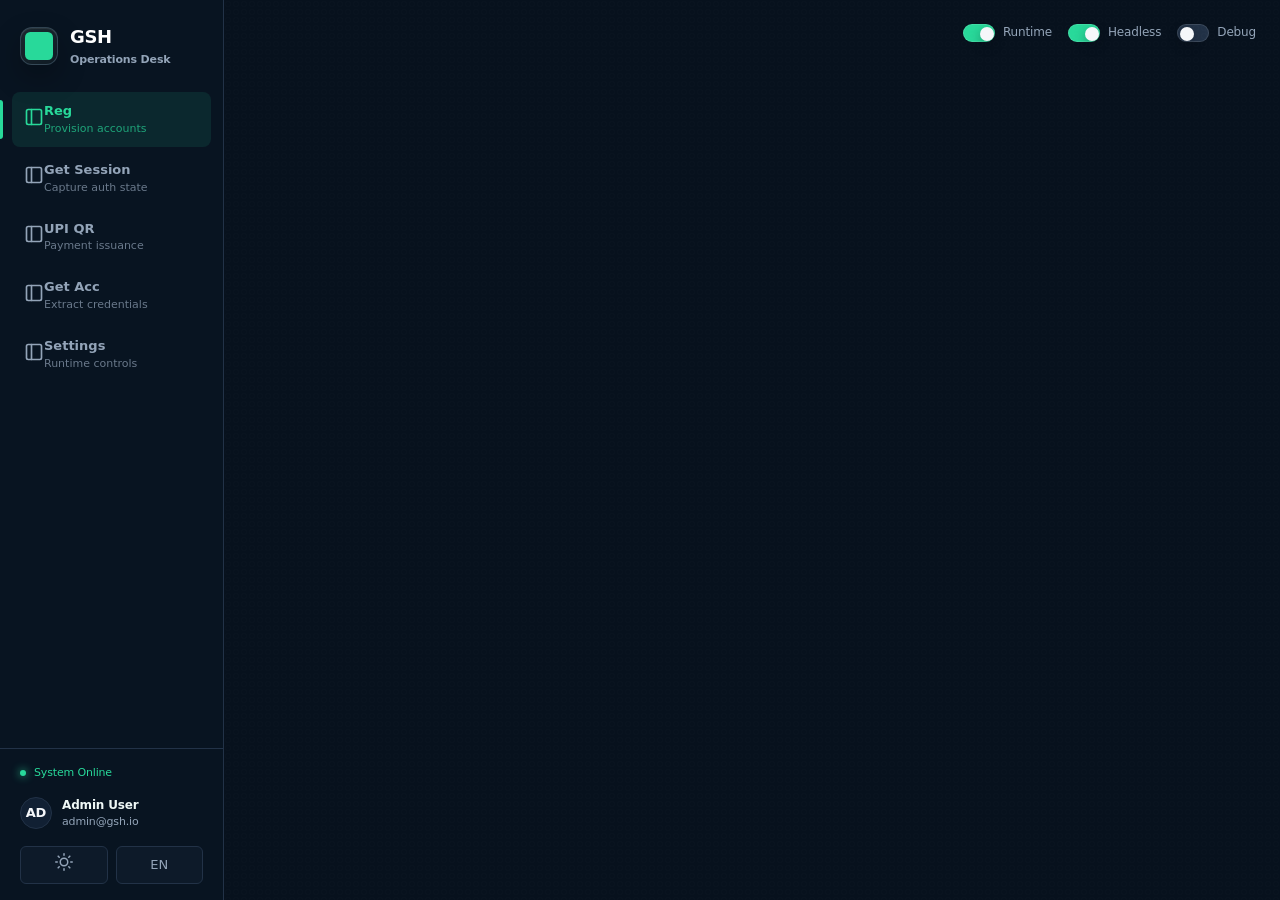
==== commit 6d1ff8d5: "Fix DOM extraction to include forms and fix KPI flex layout" ====
--- a/frontend/index.html
+++ b/frontend/index.html
@@ -27,30 +27,35 @@
     
     <nav class="sidebar-nav">
       <button type="button" class="sidebar-nav-item active" data-tab="tab-reg">
+        <span class="nav-icon"><svg viewBox="0 0 24 24" width="20" height="20" fill="none" stroke="currentColor" stroke-width="2" stroke-linecap="round" stroke-linejoin="round"><rect x="3" y="3" width="18" height="18" rx="2" ry="2"></rect><line x1="9" y1="3" x2="9" y2="21"></line></svg></span>
         <div class="nav-text">
           <span class="nav-title">Reg</span>
           <span class="nav-subtitle">Provision accounts</span>
         </div>
       </button>
       <button type="button" class="sidebar-nav-item" data-tab="tab-session">
+        <span class="nav-icon"><svg viewBox="0 0 24 24" width="20" height="20" fill="none" stroke="currentColor" stroke-width="2" stroke-linecap="round" stroke-linejoin="round"><rect x="3" y="3" width="18" height="18" rx="2" ry="2"></rect><line x1="9" y1="3" x2="9" y2="21"></line></svg></span>
         <div class="nav-text">
           <span class="nav-title">Get Session</span>
           <span class="nav-subtitle">Capture auth state</span>
         </div>
       </button>
       <button type="button" class="sidebar-nav-item" data-tab="tab-upi">
+        <span class="nav-icon"><svg viewBox="0 0 24 24" width="20" height="20" fill="none" stroke="currentColor" stroke-width="2" stroke-linecap="round" stroke-linejoin="round"><rect x="3" y="3" width="18" height="18" rx="2" ry="2"></rect><line x1="9" y1="3" x2="9" y2="21"></line></svg></span>
         <div class="nav-text">
           <span class="nav-title">UPI QR</span>
           <span class="nav-subtitle">Payment issuance</span>
         </div>
       </button>
       <button type="button" class="sidebar-nav-item" data-tab="tab-getacc">
+        <span class="nav-icon"><svg viewBox="0 0 24 24" width="20" height="20" fill="none" stroke="currentColor" stroke-width="2" stroke-linecap="round" stroke-linejoin="round"><rect x="3" y="3" width="18" height="18" rx="2" ry="2"></rect><line x1="9" y1="3" x2="9" y2="21"></line></svg></span>
         <div class="nav-text">
           <span class="nav-title">Get Acc</span>
           <span class="nav-subtitle">Extract credentials</span>
         </div>
       </button>
       <button type="button" class="sidebar-nav-item" data-tab="tab-settings">
+        <span class="nav-icon"><svg viewBox="0 0 24 24" width="20" height="20" fill="none" stroke="currentColor" stroke-width="2" stroke-linecap="round" stroke-linejoin="round"><rect x="3" y="3" width="18" height="18" rx="2" ry="2"></rect><line x1="9" y1="3" x2="9" y2="21"></line></svg></span>
         <div class="nav-text">
           <span class="nav-title">Settings</span>
           <span class="nav-subtitle">Runtime controls</span>
@@ -96,12 +101,10 @@
         <span class="toggle-label">Debug</span>
       </label>
     </div>
-    
-  <!-- TABS WILL GO HERE -->
 <main class='tab-content dashboard-layout active' id='tab-reg' style='display:grid;'>
     <header class="page-header">
       <div class="header-titles">
-        <span class="eyebrow">Cấp phát tài khoản</span>
+        <span class="eyebrow">Operations Desk</span>
         <h1>Registration desk</h1>
         <p>Prepare identities, monitor browser work and review MFA results from one queue.</p>
       </div>
@@ -159,35 +162,175 @@
     <section class="workspace">
       <!-- LEFT COL: CONFIG -->
       <div class="left-col panel">
-        <div class="panel-header">Tài khoản nguồn</div>
-        
+        <aside class="control-rail">
+<section class="card card-input control-surface">
+<header class="card-head">
+<h2 data-i18n="reg_source_accounts">Source accounts</h2>
+<span class="muted card-head-note" data-i18n="reg_input_hint" id="input-hint">One combo per line: email|password|refresh_token|client_id</span>
+</header>
+<!-- Mail Mode + Worker config: 1 row, label trên / control dưới -->
+<div class="mail-mode-row">
+<label class="input-group config-field-mode">
+<span class="input-label" data-i18n="reg_mail_mode">Mail Mode</span>
+<select id="mail-mode-select"></select>
+</label>
+<label class="input-group config-field-mode">
+<span class="input-label" data-i18n="reg_reg_mode">Reg Mode</span>
+<select id="reg-mode-select">
+<option value="browser">Browser (anti-detect)</option>
+<option value="pure_request">Pure Request (HTTP only)</option>
+</select>
+</label>
+<div class="mail-mode-config-host" id="mail-mode-config-host"></div>
+</div>
+<textarea class="combo-textarea" id="combo-input" placeholder="email1@hotmail.com|pwd1|M.C548...|9e5f94bc-...
+email2@outlook.com|pwd2|M.C525...|9e5f94bc-..."></textarea>
+<div class="card-settings">
+<div class="card-settings-row card-settings-row-mixed">
+<label class="input-group config-field-long">
+<span class="input-label" data-i18n="reg_default_password">Default password</span>
+<input autocomplete="off" data-i18n-placeholder="reg_default_password" id="default-password" placeholder="Leave blank for random" spellcheck="false" type="text"/>
+</label>
+<label class="toggle-wrap" title="Bật/tắt áp dụng proxy pool cho Reg jobs. Tắt = chạy direct (no proxy).">
+<input checked="" id="proxy-toggle" type="checkbox"/>
+<span class="toggle-track"><span class="toggle-thumb"></span></span>
+<span class="toggle-label" data-i18n="reg_use_proxy">Proxy</span>
+</label>
+<label class="input-group config-field-short">
+<span class="input-label" data-i18n="reg_timeout">Timeout (s/job)</span>
+<input id="job-timeout" max="600" min="30" step="10" type="number" value="240"/>
+</label>
+</div>
+<div class="workflow-proxy-row">
+<div class="input-group workflow-proxy-field">
+<div class="workflow-proxy-heading">
+<label class="input-label" for="reg-proxy-input">Reg proxy <small>Only for Registration</small></label>
+<span class="workflow-proxy-note">Use the Proxy switch above to enable</span>
+</div>
+<textarea autocomplete="off" class="proxy-textarea" id="reg-proxy-input" placeholder="host:port:user:pass
+host2:port:user:pass (blank = direct)" rows="3" spellcheck="false"></textarea>
+</div>
+</div>
+</div>
+<div class="card-actions">
+<button class="btn btn-primary" data-i18n="reg_start" id="btn-run">Start registration</button>
+<button class="btn btn-danger" data-i18n="reg_stop" id="btn-stop-all">Stop All</button>
+<button class="btn btn-ghost" data-i18n="reg_clear" id="btn-clear-input">Clear Input</button>
+<span class="muted" data-i18n="reg_combos_count" id="combo-count">0 combos</span>
+</div>
+</section>
+</aside>
       </div>
 
       <!-- CENTER COL: QUEUE -->
       <div class="center-col panel">
-        <div class="panel-header">
-          <div class="panel-title">Execution queue</div>
-        </div>
-        <div class="queue-container">
-          None
-        </div>
+        <section class="card card-jobs jobs-surface">
+<header class="card-head">
+<div class="panel-title-group">
+<h2 data-i18n="reg_queue_title">Execution queue</h2>
+<span class="panel-subtitle" data-i18n="reg_queue_desc">Live registration activity</span>
+</div>
+<div class="card-head-actions">
+<label class="input-group config-field-tiny" title="Số lần retry khi job bị error (0 = không retry)">
+<span class="input-label">Retry</span>
+<input id="auto-retry-max" max="10" min="0" step="1" type="number" value="0"/>
+</label>
+<button class="btn btn-ghost btn-small" data-i18n="reg_retry_failed" id="btn-retry-failed" title="Retry all error &amp; cancelled jobs">Retry Failed</button>
+<button class="btn btn-ghost btn-small" data-i18n="reg_clear_done" id="btn-clear-done" title="Remove finished jobs from memory">Clear Done</button>
+<button class="btn btn-ghost btn-small" data-i18n="reg_clear_all" id="btn-clear-all" title="Remove ALL jobs (all statuses)">Clear All</button>
+<span class="muted" id="job-summary">0 total</span>
+</div>
+</header>
+<div class="job-list" id="job-list">
+<div class="empty" data-i18n="reg_no_jobs">No jobs yet. Paste combos and click Run.</div>
+</div>
+</section>
       </div>
 
       <!-- RIGHT COL: LIVE OVERVIEW -->
       <div class="right-col panel">
-        <div class="panel-header">Live overview <span class="live-indicator">Live</span></div>
-        
+        <aside aria-label="Registration insights" class="insights-rail ops-live-rail">
+<section class="insight-card live-overview-card">
+<header class="live-overview-head">
+<span class="live-overview-title"><span aria-hidden="true" class="live-overview-icon"></span>Live Overview</span>
+<span class="live-badge">Live</span>
+</header>
+<div class="live-overview-stats">
+<div><strong id="reg-rail-success">0</strong><span>Success</span></div>
+<div><strong id="reg-rail-running">0</strong><span>Running</span></div>
+<div class="is-error"><strong id="reg-rail-errors">0</strong><span>Errors</span></div>
+</div>
+<div class="rail-chart-head">
+<strong>Jobs / Min</strong>
+<span>Last 30m</span>
+</div>
+<div aria-label="Realtime registration throughput chart" class="live-chart ops-realtime-chart rail-live-chart" data-chart-value-id="insight-jobs-min" id="reg-realtime-chart"></div>
+<div class="rail-chart-foot"><span>09:54</span><span>10:04</span><span>10:14</span><span>10:24</span></div>
+<div class="rail-block health-card">
+<header class="rail-block-head">System Health</header>
+<div class="health-row"><span>Runtime</span><strong>Healthy</strong></div>
+<div class="health-row"><span>Network</span><strong>Healthy</strong></div>
+<div class="health-row"><span>Proxies</span><strong>Healthy</strong></div>
+<div class="health-row"><span>API Endpoints</span><strong>Healthy</strong></div>
+<div class="health-row"><span>Disk Space</span><strong>Healthy</strong></div>
+</div>
+<div class="rail-block quick-card">
+<header class="rail-block-head">Quick Actions</header>
+<div class="quick-grid">
+<button class="btn btn-ghost btn-small" type="button">Export Success</button>
+<button class="btn btn-ghost btn-small" type="button">Export Errors</button>
+<button class="btn btn-ghost btn-small" type="button">View QR Output</button>
+<button class="btn btn-ghost btn-small" type="button">Webhook Logs</button>
+</div>
+</div>
+<span class="rail-hidden-metric" id="insight-jobs-min">0.0</span>
+<span class="rail-hidden-metric" id="insight-success-rate">0%</span>
+<span class="rail-hidden-metric" id="insight-error-rate">0%</span>
+</section>
+</aside>
       </div>
     </section>
 
     <!-- RUNTIME LOG -->
     <section class="runtime-log panel">
-      
+      <section class="diagnostics-dock is-collapsed" data-dock="reg">
+<header class="dock-bar">
+<div aria-label="Registration diagnostics" class="dock-tabs" role="tablist">
+<button aria-selected="true" class="dock-tab active" data-dock-target="reg-log" data-i18n="reg_tab_runtime" role="tab" type="button">Runtime</button>
+<button aria-selected="false" class="dock-tab" data-dock-target="reg-success" data-i18n="reg_tab_success" role="tab" type="button">Success</button>
+<button aria-selected="false" class="dock-tab" data-dock-target="reg-error" data-i18n="reg_tab_errors" role="tab" type="button">Errors</button>
+</div>
+<div class="dock-context">
+<span class="dock-target" id="log-target">No job selected</span>
+<button class="btn btn-ghost btn-small" data-i18n="clear_log" id="btn-clear-log" title="Clear log viewer">Clear log</button>
+<button aria-expanded="false" class="dock-collapse" data-dock-collapse="" data-i18n="show_details" type="button">Show details</button>
+</div>
+</header>
+<div class="dock-panels">
+<section class="dock-panel active card card-log" data-dock-panel="reg-log" role="tabpanel">
+<pre class="log-pane" id="log-pane"></pre>
+</section>
+<section class="dock-panel card card-success" data-dock-panel="reg-success" hidden="" role="tabpanel">
+<header class="dock-panel-head">
+<span data-i18n="reg_success_head">Completed account output</span>
+<button class="btn btn-ghost btn-small" data-i18n="copy_all" id="btn-copy-success">Copy all</button>
+</header>
+<pre class="output-pane" id="success-pane">Format: email|password|secret_2fa</pre>
+</section>
+<section class="dock-panel card card-error" data-dock-panel="reg-error" hidden="" role="tabpanel">
+<header class="dock-panel-head">
+<span data-i18n="reg_error_head">Failed account output</span>
+<button class="btn btn-ghost btn-small" data-i18n="copy_all" id="btn-copy-error">Copy all</button>
+</header>
+<pre class="output-pane" id="error-pane">No errors yet.</pre>
+</section>
+</div>
+</section>
     </section>
     </main><main class='tab-content dashboard-layout ' id='tab-session' style='display:none;'>
     <header class="page-header">
       <div class="header-titles">
-        <span class="eyebrow">Cấp phát tài khoản</span>
+        <span class="eyebrow">Operations Desk</span>
         <h1>Session capture</h1>
         <p>Resolve account credentials into current session payloads with visible job-level diagnostics.</p>
       </div>
@@ -208,35 +351,125 @@
     <section class="workspace">
       <!-- LEFT COL: CONFIG -->
       <div class="left-col panel">
-        <div class="panel-header">Tài khoản nguồn</div>
-        
+        <aside class="control-rail">
+<section class="card card-input control-surface">
+<header class="card-head">
+<div class="panel-title-group">
+<h2 data-i18n="ses_credentials">Credentials</h2>
+<span class="panel-subtitle">email | password | secret</span>
+</div>
+</header>
+<textarea class="combo-textarea" id="ses-combo-input" placeholder="email@hotmail.com|password123|DNPARKKMM5EYOPDG...
+email2@hotmail.com|pass456|I77PEBZQNEBE67SU..."></textarea>
+<div class="card-settings">
+<label class="input-group settings-field-compact">
+<span class="input-label" data-i18n="reg_timeout">Timeout (s/job)</span>
+<input id="ses-job-timeout" max="600" min="30" step="10" type="number" value="120"/>
+</label>
+</div>
+<div class="card-actions">
+<button class="btn btn-primary" data-i18n="ses_start" id="ses-btn-run">Get Session</button>
+<button class="btn btn-danger" data-i18n="reg_stop" id="ses-btn-stop-all">Stop All</button>
+<button class="btn btn-ghost" data-i18n="reg_clear" id="ses-btn-clear-input">Clear Input</button>
+<span class="muted" data-i18n="reg_combos_count" id="ses-combo-count">0 combos</span>
+</div>
+</section>
+</aside>
       </div>
 
       <!-- CENTER COL: QUEUE -->
       <div class="center-col panel">
-        <div class="panel-header">
-          <div class="panel-title">Execution queue</div>
-        </div>
-        <div class="queue-container">
-          None
-        </div>
+        <section class="card card-jobs jobs-surface">
+<header class="card-head">
+<div class="panel-title-group">
+<h2 data-i18n="ses_queue_title">Session queue</h2>
+<span class="panel-subtitle" data-i18n="ses_queue_desc">Authentication and capture status</span>
+</div>
+<div class="card-head-actions">
+<button class="btn btn-ghost btn-small" data-i18n="reg_clear_done" id="ses-btn-clear-done">Clear Done</button>
+<span class="muted" id="ses-job-summary">0 total</span>
+</div>
+</header>
+<div class="job-list" id="ses-job-list">
+<div class="empty" data-i18n="ses_no_jobs">Paste combos and click Get Session.</div>
+</div>
+</section>
       </div>
 
       <!-- RIGHT COL: LIVE OVERVIEW -->
       <div class="right-col panel">
-        <div class="panel-header">Live overview <span class="live-indicator">Live</span></div>
-        
+        <aside aria-label="Session insights" class="insights-rail tab-chart-rail ops-live-rail">
+<section class="insight-card live-overview-card">
+<header class="live-overview-head">
+<span class="live-overview-title"><span aria-hidden="true" class="live-overview-icon"></span>Live Overview</span>
+<span class="live-badge">Live</span>
+</header>
+<div class="live-overview-stats">
+<div><strong id="session-rail-success">0</strong><span>Success</span></div>
+<div><strong id="session-chart-running">0</strong><span>Running</span></div>
+<div class="is-error"><strong id="session-chart-errors">0</strong><span>Errors</span></div>
+</div>
+<div class="rail-chart-head">
+<strong>Session Success</strong>
+<span>Last 30m</span>
+</div>
+<div aria-label="Realtime session success chart" class="live-chart ops-realtime-chart rail-live-chart" data-chart-value-id="session-chart-value" id="session-realtime-chart"></div>
+<div class="rail-chart-foot"><span>09:54</span><span>10:04</span><span>10:14</span><span>10:24</span></div>
+<div class="rail-block health-card">
+<header class="rail-block-head">System Health</header>
+<div class="health-row"><span>Runtime</span><strong>Healthy</strong></div>
+<div class="health-row"><span>Auth Flow</span><strong>Healthy</strong></div>
+<div class="health-row"><span>Browser</span><strong>Healthy</strong></div>
+<div class="health-row"><span>API Endpoints</span><strong>Healthy</strong></div>
+<div class="health-row"><span>Storage</span><strong>Healthy</strong></div>
+</div>
+<div class="rail-block quick-card">
+<header class="rail-block-head">Quick Actions</header>
+<div class="quick-grid">
+<button class="btn btn-ghost btn-small" type="button">Export Success</button>
+<button class="btn btn-ghost btn-small" type="button">Export Errors</button>
+<button class="btn btn-ghost btn-small" type="button">View Sessions</button>
+<button class="btn btn-ghost btn-small" type="button">Webhook Logs</button>
+</div>
+</div>
+<span class="rail-hidden-metric" id="session-chart-value">0%</span>
+</section>
+</aside>
       </div>
     </section>
 
     <!-- RUNTIME LOG -->
     <section class="runtime-log panel">
-      
+      <section class="diagnostics-dock is-collapsed" data-dock="session">
+<header class="dock-bar">
+<div aria-label="Session diagnostics" class="dock-tabs" role="tablist">
+<button aria-selected="true" class="dock-tab active" data-dock-target="session-log" data-i18n="reg_tab_runtime" role="tab" type="button">Runtime</button>
+<button aria-selected="false" class="dock-tab" data-dock-target="session-error" data-i18n="reg_tab_errors" role="tab" type="button">Errors</button>
+</div>
+<div class="dock-context">
+<span class="dock-target" id="ses-log-target">No job selected</span>
+<button class="btn btn-ghost btn-small" data-i18n="clear_log" id="ses-btn-clear-log" title="Clear log viewer">Clear log</button>
+<button aria-expanded="false" class="dock-collapse" data-dock-collapse="" data-i18n="show_details" type="button">Show details</button>
+</div>
+</header>
+<div class="dock-panels">
+<section class="dock-panel active card card-log" data-dock-panel="session-log" role="tabpanel">
+<pre class="log-pane" id="ses-log-pane"></pre>
+</section>
+<section class="dock-panel card card-error" data-dock-panel="session-error" hidden="" role="tabpanel">
+<header class="dock-panel-head">
+<span data-i18n="ses_errors_head">Session capture failures</span>
+<button class="btn btn-ghost btn-small" data-i18n="copy_all" id="ses-btn-copy-error">Copy all</button>
+</header>
+<pre class="output-pane" id="ses-error-pane">No errors yet.</pre>
+</section>
+</div>
+</section>
     </section>
     </main><main class='tab-content dashboard-layout ' id='tab-upi' style='display:none;'>
     <header class="page-header">
       <div class="header-titles">
-        <span class="eyebrow">Cấp phát tài khoản</span>
+        <span class="eyebrow">Operations Desk</span>
         <h1>UPI issuance</h1>
         <p>Generate, monitor and recover QR payment jobs without leaving the active queue.</p>
       </div>
@@ -294,35 +527,187 @@
     <section class="workspace">
       <!-- LEFT COL: CONFIG -->
       <div class="left-col panel">
-        <div class="panel-header">Tài khoản nguồn</div>
-        
+        <aside class="control-rail">
+<section class="card card-input control-surface">
+<header class="card-head">
+<div class="panel-title-group">
+<h2 data-i18n="upi_identities">Payment identities</h2>
+<span class="panel-subtitle">Combo or API session JSON</span>
+</div>
+</header>
+<textarea class="combo-textarea" id="upi-combo-input" placeholder="email1@nik.edu.pl|GPT#xxx|TOTP_SECRET
+email2@nik.edu.pl|GPT#yyy|TOTP_SECRET"></textarea>
+<textarea class="combo-textarea upi-session-textarea" id="upi-session-input" placeholder='Hoặc dán API session JSON mới dòng 1 object từ https://chatgpt.com/api/auth/session
+{"user":{"email":"mail@example.com"},"accessToken":"eyJ...","expires":"..."}'></textarea>
+<div class="card-settings">
+<div class="card-settings-row card-settings-row-mixed">
+<label class="input-group config-field-short" title="Số luồng chạy song song">
+<span class="input-label" data-i18n="reg_reg_mode">Mode</span>
+<select class="concurrency-select" data-tab="upi" id="upi-concurrency-select">
+<option value="single">Single (1)</option>
+<option value="multi">Multi (2)</option>
+<option value="multi3">Multi (3)</option>
+<option value="multi5">Multi (5)</option>
+<option value="multi10">Multi (10)</option>
+<option value="multi20">Multi (20)</option>
+<option value="multi30">Multi (30)</option>
+<option value="multi50">Multi (50)</option>
+</select>
+</label>
+<label class="input-group config-field-short" title="Số lần retry POST /backend-api/payments/checkout/approve">
+<span class="input-label">Approve retries</span>
+<input id="upi-approve-retries" max="2000" min="1" step="1" type="number" value="500"/>
+</label>
+<label class="input-group config-field-short" title="Timeout cho mỗi job (giây)">
+<span class="input-label" data-i18n="reg_timeout">Timeout (s/job)</span>
+<input id="upi-job-timeout" max="7200" min="60" step="60" type="number" value="1800"/>
+</label>
+<label class="input-group config-field-short" title="Step bắt đầu áp proxy (1-6). 1 = login + checkout + stripe + approve via proxy (an toàn khi IP host non-IN). 3 = step 1-2 DIRECT, 3-6 via proxy (default — chỉ ổn nếu IP host hợp lệ).">
+<span class="input-label">Proxy from step</span>
+<select id="upi-proxy-from-step">
+<option value="1">1 — login + all (full proxy)</option>
+<option value="2">2 — checkout + later</option>
+<option selected="" value="3">3 — stripe_init + later</option>
+<option value="4">4 — elements + later</option>
+<option value="5">5 — confirm + approve</option>
+<option value="6">6 — approve only</option>
+</select>
+</label>
+<span aria-hidden="true" class="settings-divider"></span>
+<label class="toggle-wrap" id="upi-notify-wrap" title="Bật để gửi QR + thông tin account qua Telegram khi job xong">
+<input id="upi-notify-toggle" type="checkbox"/>
+<span class="toggle-track"><span class="toggle-thumb"></span></span>
+<span class="toggle-label" data-i18n="upi_telegram">Gửi Telegram</span>
+</label>
+</div>
+<div class="workflow-proxy-row">
+<div class="input-group workflow-proxy-field">
+<div class="workflow-proxy-heading">
+<label class="input-label" for="upi-proxy-input">UPI proxy <small>Only for UPI QR</small></label>
+<label class="toggle-wrap workflow-proxy-toggle" title="Use this proxy for UPI QR jobs">
+<input id="upi-proxy-toggle" type="checkbox"/>
+<span class="toggle-track"><span class="toggle-thumb"></span></span>
+<span class="toggle-label" data-i18n="reg_use_proxy">Use proxy</span>
+</label>
+</div>
+<textarea autocomplete="off" class="proxy-textarea" id="upi-proxy-input" placeholder="host:port:user:pass
+host2:port:user:pass (blank = direct)" rows="3" spellcheck="false"></textarea>
+</div>
+</div>
+</div>
+<div class="card-actions">
+<button class="btn btn-primary" data-i18n="upi_start" id="upi-btn-run">Get UPI QR</button>
+<button class="btn btn-danger" data-i18n="reg_stop" id="upi-btn-stop-all">Stop All</button>
+<button class="btn btn-ghost" data-i18n="reg_clear" id="upi-btn-clear-input">Clear Input</button>
+<span class="muted" data-i18n="reg_combos_count" id="upi-combo-count">0 combos</span>
+</div>
+</section>
+</aside>
       </div>
 
       <!-- CENTER COL: QUEUE -->
       <div class="center-col panel">
-        <div class="panel-header">
-          <div class="panel-title">Execution queue</div>
-        </div>
-        <div class="queue-container">
-          None
-        </div>
+        <section class="card card-jobs jobs-surface">
+<header class="card-head">
+<div class="panel-title-group">
+<h2 data-i18n="upi_queue_title">Payment queue</h2>
+<span class="panel-subtitle" data-i18n="upi_queue_desc">Checkout, approval and QR status</span>
+</div>
+<div class="card-head-actions">
+<button class="btn btn-ghost btn-small" data-i18n="upi_retry_expired" id="upi-btn-retry-expired-free" title="Retry mọi job có QR hết hạn nhưng vẫn Free">Retry Expired+Free</button>
+<button class="btn btn-ghost btn-small" data-i18n="reg_retry_failed" id="upi-btn-retry-failed" title="Retry all error &amp; cancelled jobs">Retry Failed</button>
+<button class="btn btn-ghost btn-small" data-i18n="reg_clear_done" id="upi-btn-clear-done">Clear Done</button>
+<button class="btn btn-ghost btn-small" data-i18n="reg_clear_all" id="upi-btn-clear-all" title="Xóa TẤT CẢ jobs (mọi trạng thái)">Clear All</button>
+<span class="muted" id="upi-job-summary">0 total</span>
+</div>
+</header>
+<div class="job-list" id="upi-job-list">
+<div class="empty" data-i18n="upi_no_jobs">Paste accounts and click Get UPI QR.</div>
+</div>
+</section>
       </div>
 
       <!-- RIGHT COL: LIVE OVERVIEW -->
       <div class="right-col panel">
-        <div class="panel-header">Live overview <span class="live-indicator">Live</span></div>
-        
+        <aside aria-label="UPI insights" class="insights-rail tab-chart-rail ops-live-rail">
+<section class="insight-card live-overview-card">
+<header class="live-overview-head">
+<span class="live-overview-title"><span aria-hidden="true" class="live-overview-icon"></span>Live Overview</span>
+<span class="live-badge">Live</span>
+</header>
+<div class="live-overview-stats">
+<div><strong id="upi-rail-success">0</strong><span>Success</span></div>
+<div><strong id="upi-chart-running">0</strong><span>Running</span></div>
+<div class="is-error"><strong id="upi-chart-errors">0</strong><span>Errors</span></div>
+</div>
+<div class="rail-chart-head">
+<strong>UPI Success</strong>
+<span>Last 30m</span>
+</div>
+<div aria-label="Realtime UPI success chart" class="live-chart ops-realtime-chart rail-live-chart" data-chart-value-id="upi-chart-value" id="upi-realtime-chart"></div>
+<div class="rail-chart-foot"><span>09:54</span><span>10:04</span><span>10:14</span><span>10:24</span></div>
+<div class="rail-block health-card">
+<header class="rail-block-head">System Health</header>
+<div class="health-row"><span>Runtime</span><strong>Healthy</strong></div>
+<div class="health-row"><span>Payments</span><strong>Healthy</strong></div>
+<div class="health-row"><span>Proxies</span><strong>Healthy</strong></div>
+<div class="health-row"><span>API Endpoints</span><strong>Healthy</strong></div>
+<div class="health-row"><span>Telegram</span><strong>Healthy</strong></div>
+</div>
+<div class="rail-block quick-card">
+<header class="rail-block-head">Quick Actions</header>
+<div class="quick-grid">
+<button class="btn btn-ghost btn-small" type="button">Export Success</button>
+<button class="btn btn-ghost btn-small" type="button">Export Errors</button>
+<button class="btn btn-ghost btn-small" type="button">View QR Output</button>
+<button class="btn btn-ghost btn-small" type="button">Webhook Logs</button>
+</div>
+</div>
+<span class="rail-hidden-metric" id="upi-chart-value">0%</span>
+</section>
+</aside>
       </div>
     </section>
 
     <!-- RUNTIME LOG -->
     <section class="runtime-log panel">
-      
+      <section class="diagnostics-dock is-collapsed" data-dock="upi">
+<header class="dock-bar">
+<div aria-label="UPI diagnostics" class="dock-tabs" role="tablist">
+<button aria-selected="true" class="dock-tab active" data-dock-target="upi-log" data-i18n="reg_tab_runtime" role="tab" type="button">Runtime</button>
+<button aria-selected="false" class="dock-tab" data-dock-target="upi-output" data-i18n="reg_tab_success" role="tab" type="button">Output</button>
+<button aria-selected="false" class="dock-tab" data-dock-target="upi-error" data-i18n="reg_tab_errors" role="tab" type="button">Errors</button>
+</div>
+<div class="dock-context">
+<span class="dock-target" id="upi-log-target">No job selected</span>
+<button aria-expanded="false" class="dock-collapse" data-dock-collapse="" data-i18n="show_details" type="button">Show details</button>
+</div>
+</header>
+<div class="dock-panels">
+<section class="dock-panel active card card-log" data-dock-panel="upi-log" role="tabpanel">
+<pre class="log-pane" id="upi-log-pane"></pre>
+</section>
+<section class="dock-panel card card-success" data-dock-panel="upi-output" hidden="" role="tabpanel">
+<header class="dock-panel-head">
+<span data-i18n="upi_output_head">Generated payment output</span>
+<button class="btn btn-ghost btn-small" data-i18n="copy_all" id="upi-btn-copy-success">Copy all</button>
+</header>
+<pre class="output-pane" id="upi-success-pane">Format: email|password|secret_2fa</pre>
+</section>
+<section class="dock-panel card card-error" data-dock-panel="upi-error" hidden="" role="tabpanel">
+<header class="dock-panel-head">
+<span data-i18n="upi_errors_head">Payment workflow failures</span>
+<button class="btn btn-ghost btn-small" data-i18n="copy_all" id="upi-btn-copy-error">Copy all</button>
+</header>
+<pre class="output-pane" id="upi-error-pane">No errors yet.</pre>
+</section>
+</div>
+</section>
     </section>
     </main><main class='tab-content dashboard-layout ' id='tab-getacc' style='display:none;'>
     <header class="page-header">
       <div class="header-titles">
-        <span class="eyebrow">Cấp phát tài khoản</span>
+        <span class="eyebrow">Operations Desk</span>
         <h1>Get Account</h1>
         <p>Paste a ChatGPT session JSON to extract the account's email, password, and 2FA secret.</p>
       </div>
@@ -338,24 +723,80 @@
     <section class="workspace">
       <!-- LEFT COL: CONFIG -->
       <div class="left-col panel">
-        <div class="panel-header">Tài khoản nguồn</div>
-        
+        <aside class="control-rail">
+<section class="card card-input control-surface">
+<header class="card-head">
+<div class="panel-title-group">
+<h2 data-i18n="acc_json">JSON Payload</h2>
+<span class="panel-subtitle">Session or Reg JSON</span>
+</div>
+</header>
+<textarea class="combo-textarea" id="getacc-json-input" placeholder='{"WARNING_BANNER": "...", "user": {"email": "..."}}'></textarea>
+<div class="card-actions">
+<button class="btn btn-primary" data-i18n="acc_start" id="getacc-extract-btn" style="width: 100%;">Extract Credentials</button>
+</div>
+</section>
+</aside>
       </div>
 
       <!-- CENTER COL: QUEUE -->
       <div class="center-col panel">
-        <div class="panel-header">
-          <div class="panel-title">Execution queue</div>
-        </div>
-        <div class="queue-container">
-          None
-        </div>
+        <section class="card card-jobs jobs-surface">
+<header class="card-head">
+<div class="panel-title-group">
+<h2 data-i18n="acc_queue_title">Extraction queue</h2>
+<span class="panel-subtitle" data-i18n="acc_queue_desc">Extracted cookies &amp; credentials</span>
+</div>
+<div class="card-head-actions">
+<button class="btn btn-ghost btn-small" data-i18n="reg_clear_all" id="getacc-btn-clear-all" title="Remove all items">Clear All</button>
+<span class="muted" id="getacc-job-summary">0 total</span>
+</div>
+</header>
+<div class="job-list" id="getacc-job-list">
+<div class="empty" data-i18n="acc_no_jobs">No data yet. Paste JSON into the input box to begin.</div>
+</div>
+</section>
       </div>
 
       <!-- RIGHT COL: LIVE OVERVIEW -->
       <div class="right-col panel">
-        <div class="panel-header">Live overview <span class="live-indicator">Live</span></div>
-        
+        <aside aria-label="Get Account insights" class="insights-rail tab-chart-rail ops-live-rail">
+<section class="insight-card live-overview-card">
+<header class="live-overview-head">
+<span class="live-overview-title"><span aria-hidden="true" class="live-overview-icon"></span>Live Overview</span>
+<span class="live-badge">Live</span>
+</header>
+<div class="live-overview-stats">
+<div><strong id="getacc-rail-success">0</strong><span>Success</span></div>
+<div><strong id="getacc-chart-total">0</strong><span>Extracted</span></div>
+<div class="is-error"><strong id="getacc-chart-errors">0</strong><span>Failed</span></div>
+</div>
+<div class="rail-chart-head">
+<strong>Extraction Success</strong>
+<span>Last 30m</span>
+</div>
+<div aria-label="Realtime extraction chart" class="live-chart ops-realtime-chart rail-live-chart" data-chart-value-id="getacc-chart-value" id="getacc-realtime-chart"></div>
+<div class="rail-chart-foot"><span>09:54</span><span>10:04</span><span>10:14</span><span>10:24</span></div>
+<div class="rail-block health-card">
+<header class="rail-block-head">System Health</header>
+<div class="health-row"><span>Runtime</span><strong>Healthy</strong></div>
+<div class="health-row"><span>Parser</span><strong>Healthy</strong></div>
+<div class="health-row"><span>Credential API</span><strong>Healthy</strong></div>
+<div class="health-row"><span>Clipboard</span><strong>Healthy</strong></div>
+<div class="health-row"><span>Storage</span><strong>Healthy</strong></div>
+</div>
+<div class="rail-block quick-card">
+<header class="rail-block-head">Quick Actions</header>
+<div class="quick-grid">
+<button class="btn btn-ghost btn-small" type="button">Export Success</button>
+<button class="btn btn-ghost btn-small" type="button">Export Errors</button>
+<button class="btn btn-ghost btn-small" type="button">View Output</button>
+<button class="btn btn-ghost btn-small" type="button">Webhook Logs</button>
+</div>
+</div>
+<span class="rail-hidden-metric" id="getacc-chart-value">0%</span>
+</section>
+</aside>
       </div>
     </section>
 
@@ -615,6 +1056,7 @@
 </footer>
 </div>
 </div>
+<div style="display:none;" id="global-toggles-hidden"></div>
 <script>
   (() => {
     try {
@@ -624,18 +1066,6 @@
       document.body.classList.add('dark-theme');
     }
   })();
-</script>
-<script src="./dialog.js?v=__ASSET_VERSION__"></script>
-<script src="./settings.js?v=__ASSET_VERSION__"></script>
-<script src="./app.js?v=__ASSET_VERSION__"></script>
-<script src="./session.js?v=__ASSET_VERSION__"></script>
-<script src="./link.js?v=__ASSET_VERSION__"></script>
-<script src="./hme.js?v=__ASSET_VERSION__"></script>
-<script src="./autoreg.js?v=__ASSET_VERSION__"></script>
-<script src="./upi.js?v=__ASSET_VERSION__"></script>
-<script src="./settings_panel.js?v=__ASSET_VERSION__"></script>
-<script src="./workspace.js?v=__ASSET_VERSION__"></script>
-<script src="./getacc.js?v=__ASSET_VERSION__"></script>
-<script src="./mac_select.js?v=__ASSET_VERSION__"></script>
+</script><script src="./dialog.js?v=__ASSET_VERSION__"></script><script src="./settings.js?v=__ASSET_VERSION__"></script><script src="./app.js?v=__ASSET_VERSION__"></script><script src="./session.js?v=__ASSET_VERSION__"></script><script src="./link.js?v=__ASSET_VERSION__"></script><script src="./hme.js?v=__ASSET_VERSION__"></script><script src="./autoreg.js?v=__ASSET_VERSION__"></script><script src="./upi.js?v=__ASSET_VERSION__"></script><script src="./settings_panel.js?v=__ASSET_VERSION__"></script><script src="./workspace.js?v=__ASSET_VERSION__"></script><script src="./getacc.js?v=__ASSET_VERSION__"></script><script src="./mac_select.js?v=__ASSET_VERSION__"></script>
 </body>
 </html>
--- a/frontend/layout-theme.css
+++ b/frontend/layout-theme.css
@@ -421,7 +421,7 @@
 /* =========================================================
    KPI CARDS
    ========================================================= */
-.kpi-cards {
+.kpi-cards, .metric-strip {
   display: flex;
   gap: 14px;
 }
@@ -866,3 +866,4 @@
 .background-pattern, .noise-overlay, .grid-overlay, body::before {
   pointer-events: none !important;
 }
+
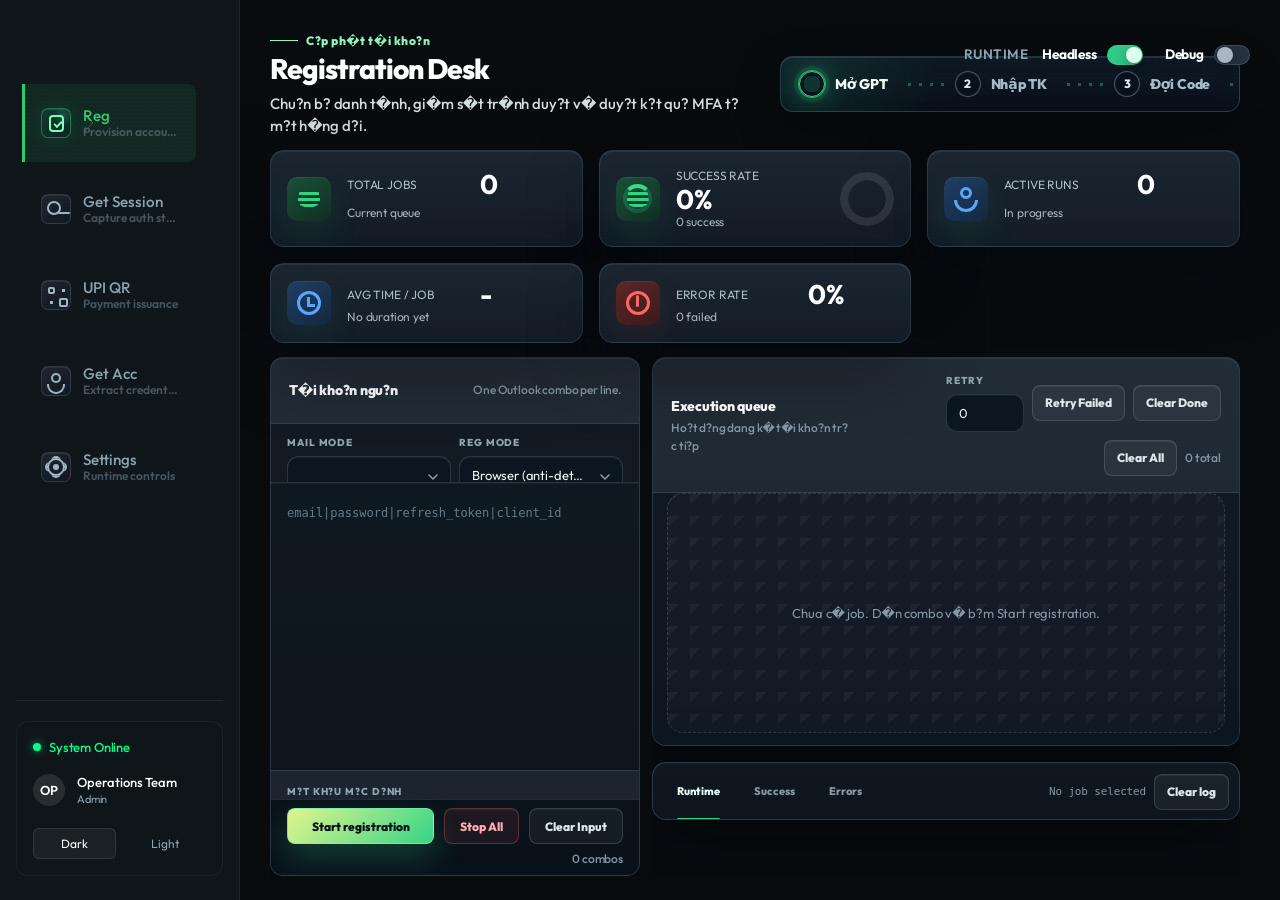
==== commit 30b4fb83: "Resolve merge conflict and push to Vercel" ====
--- a/frontend/index.html
+++ b/frontend/index.html
@@ -1,126 +1,224 @@
 <!DOCTYPE html>
+
 <html lang="vi">
 <head>
-<meta charset="UTF-8" />
-<meta name="viewport" content="width=device-width, initial-scale=1.0" />
-<title>Operations Console</title>
-<link href="https://fonts.googleapis.com/css2?family=Inter:wght@400;500;600&display=swap" rel="stylesheet">
-<link rel="stylesheet" href="./operations.css" />
-<link rel="stylesheet" href="./layout-theme.css" />
-</head>
-<body>
-
-<div class="app-shell">
-  <!-- SIDEBAR -->
-  <aside class="sidebar">
-    <div class="brand">
-      <span class="brand-mark">
-        <svg viewBox="0 0 32 32" width="28" height="28">
-          <rect width="32" height="32" fill="#28D99A" rx="6" />
-        </svg>
-      </span>
-      <span class="brand-copy">
-        <span class="brand-name">GSH</span>
-        <span class="brand-tag">Operations Desk</span>
-      </span>
-    </div>
-    
-    <nav class="sidebar-nav">
-      <button type="button" class="sidebar-nav-item active" data-tab="tab-reg">
-        <span class="nav-icon"><svg viewBox="0 0 24 24" width="20" height="20" fill="none" stroke="currentColor" stroke-width="2" stroke-linecap="round" stroke-linejoin="round"><rect x="3" y="3" width="18" height="18" rx="2" ry="2"></rect><line x1="9" y1="3" x2="9" y2="21"></line></svg></span>
-        <div class="nav-text">
-          <span class="nav-title">Reg</span>
-          <span class="nav-subtitle">Provision accounts</span>
-        </div>
-      </button>
-      <button type="button" class="sidebar-nav-item" data-tab="tab-session">
-        <span class="nav-icon"><svg viewBox="0 0 24 24" width="20" height="20" fill="none" stroke="currentColor" stroke-width="2" stroke-linecap="round" stroke-linejoin="round"><rect x="3" y="3" width="18" height="18" rx="2" ry="2"></rect><line x1="9" y1="3" x2="9" y2="21"></line></svg></span>
-        <div class="nav-text">
-          <span class="nav-title">Get Session</span>
-          <span class="nav-subtitle">Capture auth state</span>
-        </div>
-      </button>
-      <button type="button" class="sidebar-nav-item" data-tab="tab-upi">
-        <span class="nav-icon"><svg viewBox="0 0 24 24" width="20" height="20" fill="none" stroke="currentColor" stroke-width="2" stroke-linecap="round" stroke-linejoin="round"><rect x="3" y="3" width="18" height="18" rx="2" ry="2"></rect><line x1="9" y1="3" x2="9" y2="21"></line></svg></span>
-        <div class="nav-text">
-          <span class="nav-title">UPI QR</span>
-          <span class="nav-subtitle">Payment issuance</span>
-        </div>
-      </button>
-      <button type="button" class="sidebar-nav-item" data-tab="tab-getacc">
-        <span class="nav-icon"><svg viewBox="0 0 24 24" width="20" height="20" fill="none" stroke="currentColor" stroke-width="2" stroke-linecap="round" stroke-linejoin="round"><rect x="3" y="3" width="18" height="18" rx="2" ry="2"></rect><line x1="9" y1="3" x2="9" y2="21"></line></svg></span>
-        <div class="nav-text">
-          <span class="nav-title">Get Acc</span>
-          <span class="nav-subtitle">Extract credentials</span>
-        </div>
-      </button>
-      <button type="button" class="sidebar-nav-item" data-tab="tab-settings">
-        <span class="nav-icon"><svg viewBox="0 0 24 24" width="20" height="20" fill="none" stroke="currentColor" stroke-width="2" stroke-linecap="round" stroke-linejoin="round"><rect x="3" y="3" width="18" height="18" rx="2" ry="2"></rect><line x1="9" y1="3" x2="9" y2="21"></line></svg></span>
-        <div class="nav-text">
-          <span class="nav-title">Settings</span>
-          <span class="nav-subtitle">Runtime controls</span>
-        </div>
-      </button>
-    </nav>
-    
-    <div class="sidebar-bottom">
-      <div class="system-status">
-        <span class="status-dot"></span> System Online
-      </div>
-      <div class="user-profile">
-        <div class="user-avatar">AD</div>
-        <div class="user-info">
-          <span class="user-name">Admin User</span>
-          <span class="user-role">admin@gsh.io</span>
-        </div>
-      </div>
-      <div class="theme-controls">
-        <button id="theme-toggle-btn" class="theme-btn" aria-label="Toggle Theme">T</button>
-        <button id="lang-toggle-btn" class="lang-btn" aria-label="Toggle Language">EN</button>
-      </div>
-    </div>
-  </aside>
-
-  <div class="main-content-wrapper" id="main-content">
-    
-    <!-- GLOBAL TOGGLES (Floating top right) -->
-    <div class="global-toggles">
-      <label class="form-switch" title="Global Runtime">
-        <input type="checkbox" id="global-runtime-toggle" checked />
-        <span class="toggle-track"><span class="toggle-thumb"></span></span>
-        <span class="toggle-label">Runtime</span>
-      </label>
-      <label class="form-switch" title="Run browser in background">
-        <input type="checkbox" id="headless-toggle" checked />
-        <span class="toggle-track"><span class="toggle-thumb"></span></span>
-        <span class="toggle-label">Headless</span>
-      </label>
-      <label class="form-switch" title="Debug mode">
-        <input type="checkbox" id="debug-toggle" />
-        <span class="toggle-track"><span class="toggle-thumb"></span></span>
-        <span class="toggle-label">Debug</span>
-      </label>
-    </div>
-<main class='tab-content dashboard-layout active' id='tab-reg' style='display:grid;'>
-    <header class="page-header">
-      <div class="header-titles">
-        <span class="eyebrow">Operations Desk</span>
-        <h1>Registration desk</h1>
-        <p>Prepare identities, monitor browser work and review MFA results from one queue.</p>
-      </div>
-      <div class="process-stepper" id="reg-progress">
-        <div aria-label="Registration pipeline" class="pipeline-strip">
+<meta charset="utf-8"/>
+<meta content="width=device-width, initial-scale=1.0" name="viewport"/>
+<meta content="@lhv_myhanh internal operations console for account, session and payment workflows." name="description"/>
+<title>@lhv_myhanh Operations Console</title>
+<meta content="__AUTH_TOKEN__" name="auth-token"/>
+<link href="https://fonts.googleapis.com" rel="preconnect"/>
+<link crossorigin="" href="https://fonts.gstatic.com" rel="preconnect"/>
+<link href="https://fonts.googleapis.com/css2?family=Outfit:wght@300;400;500;600;700&amp;display=swap" rel="stylesheet"/>
+<link href="./operations.css?v=__ASSET_VERSION__" rel="stylesheet"/>
+<style>
+html, body, #root { 
+  width: 100%; height: 100%; min-height: 100%; margin: 0; padding: 0; overflow: hidden !important; 
+  background-color: var(--background, #0b1114) !important;
+}
+* { box-sizing: border-box; }
+
+.app-shell { 
+  width: 100vw; height: 100dvh; min-height: 0; 
+  display: grid; grid-template-columns: 240px minmax(0, 1fr); 
+  overflow: hidden; 
+  background-color: #070B0E;
+}
+
+/* Sidebar styling matching the image */
+.sidebar {
+  display: flex; flex-direction: column;
+  background-color: #0F161A;
+  border-right: 1px solid #1C262C;
+  padding: 24px 16px;
+  height: 100%;
+  z-index: 50;
+}
+
+.brand-mark {
+  display: flex; align-items: center; gap: 12px; margin-bottom: 40px;
+}
+.brand-mark svg { width: 32px; height: 32px; }
+.brand-name { color: #fff; font-weight: 600; font-size: 1.2rem; }
+.brand-tag { color: #8BA3B0; font-size: 0.8rem; display: block; }
+
+.tab-nav {
+  display: flex; flex-direction: column; gap: 8px;
+}
+
+.tab-btn {
+  display: flex; align-items: center; gap: 12px;
+  background: transparent; border: none; border-left: 3px solid transparent;
+  padding: 12px 16px; color: #8BA3B0;
+  text-align: left; border-radius: 0 8px 8px 0;
+  cursor: pointer; transition: all 0.2s ease;
+}
+
+.tab-btn:hover { background: rgba(255,255,255,0.03); color: #fff; }
+
+.tab-btn.active {
+  background: rgba(46, 204, 113, 0.1) !important;
+  color: #2ecc71 !important;
+  border-left-color: #2ecc71 !important;
+  box-shadow: none !important;
+}
+
+.tab-btn.active .tab-copy strong { color: #2ecc71; }
+.tab-btn .tab-copy strong { display: block; font-size: 0.95rem; font-weight: 500; }
+.tab-btn .tab-copy small { font-size: 0.75rem; opacity: 0.7; }
+
+.sidebar-bottom {
+  display: flex; flex-direction: column; gap: 20px;
+  margin-top: auto; padding-top: 20px;
+  border-top: 1px solid #1C262C;
+}
+
+.sys-status {
+  display: flex; align-items: center; gap: 8px; color: #8BA3B0; font-size: 0.85rem;
+}
+.status-dot { width: 8px; height: 8px; border-radius: 50%; background-color: #2ecc71; }
+
+.user-profile {
+  display: flex; align-items: center; gap: 12px;
+}
+.user-avatar {
+  width: 36px; height: 36px; border-radius: 8px; background: #1C262C;
+  display: flex; align-items: center; justify-content: center; color: #2ecc71; font-weight: bold;
+}
+.user-info strong { display: block; color: #fff; font-size: 0.9rem; }
+.user-info span { color: #8BA3B0; font-size: 0.8rem; }
+
+.theme-toggles { display: flex; gap: 10px; }
+.theme-btn {
+  background: #1C262C; border: none; border-radius: 6px; padding: 8px;
+  cursor: pointer; color: #fff; flex: 1;
+}
+
+/* Main Content Wrapper */
+.main-content-wrapper {
+  height: 100%; overflow: hidden; position: relative;
+  display: flex; flex-direction: column;
+}
+
+/* Global Actions top right */
+.global-top-actions {
+  position: absolute; top: 24px; right: 30px; z-index: 100;
+}
+.topbar-actions {
+  display: flex; gap: 16px; align-items: center;
+}
+.rail-section-label { color: #8BA3B0; font-size: 0.85rem; font-weight: 600; text-transform: uppercase; letter-spacing: 0.5px; }
+
+/* Hide tabs not active */
+.tab-content { display: none !important; height: 100%; overflow: hidden; }
+.tab-content.active { display: flex !important; flex-direction: column; padding: 32px 30px 24px; }
+
+/* Grid adjustments for the 3 columns */
+.workspace-grid {
+  flex: 1; min-height: 0; display: grid;
+  grid-template-columns: 320px minmax(500px, 1fr) 280px;
+  gap: 20px; overflow: hidden;
+}
+
+/* Remove old positioning from ops-workspace */
+.ops-workspace, .settings-page {
+  grid-column: auto !important; grid-row: auto !important;
+  height: 100% !important; max-height: none !important;
+  padding: 32px 30px 24px !important;
+}
+.ops-workspace::before { display: none !important; }
+
+/* Ensure scrollable areas within the 3 columns */
+.control-rail, .execution-canvas, .insights-rail {
+  display: flex; flex-direction: column; height: 100%; overflow: hidden; gap: 16px;
+}
+.control-rail > section, .execution-canvas > section, .insights-rail > section {
+  display: flex; flex-direction: column; min-height: 0;
+}
+.card-input .card-settings { overflow-y: auto; flex: 1; }
+.card-jobs .job-list { overflow-y: auto; flex: 1; }
+.diagnostics-dock .dock-panels { overflow-y: auto; flex: 1; }
+</style><style>
+/* Force docks to stay open */
+.diagnostics-dock .dock-panels { display: flex !important; flex-direction: row; }
+.diagnostics-dock .dock-panel { display: block !important; }
+
+/* Light Theme overrides for panel */
+body.light-theme .sidebar-panel-card { background: rgba(0,0,0,0.02) !important; border-color: rgba(0,0,0,0.05) !important; }
+body.light-theme .user-details span:first-child { color: #333 !important; }
+body.light-theme .panel-actions button:nth-child(2) { background: rgba(0,0,0,0.05) !important; border-color: rgba(0,0,0,0.1) !important; color: #000 !important; }
+body.light-theme .panel-actions button:nth-child(1) { background: transparent !important; border-color: transparent !important; color: #8BA3B0 !important; }
+</style></head>
+<body><div class="app-shell"><aside class="sidebar"><nav class="tab-nav">
+<button aria-label="Reg" class="tab-btn active" data-i18n="reg" data-tab="reg">
+<span aria-hidden="true" class="tab-glyph"></span>
+<span class="tab-copy"><strong>Reg</strong><small>Provision accounts</small></span>
+</button>
+<button aria-label="Get Session" class="tab-btn" data-i18n="session" data-tab="session">
+<span aria-hidden="true" class="tab-glyph"></span>
+<span class="tab-copy"><strong>Get Session</strong><small>Capture auth state</small></span>
+</button>
+<button aria-label="UPI QR" class="tab-btn" data-i18n="upi" data-tab="upi">
+<span aria-hidden="true" class="tab-glyph"></span>
+<span class="tab-copy"><strong>UPI QR</strong><small>Payment issuance</small></span>
+</button>
+<button aria-label="Get Acc" class="tab-btn" data-i18n="getacc" data-tab="getacc">
+<span aria-hidden="true" class="tab-glyph"></span>
+<span class="tab-copy"><strong>Get Acc</strong><small>Extract credentials</small></span>
+</button>
+<button aria-label="Settings" class="tab-btn" data-i18n="settings" data-tab="settings">
+<span aria-hidden="true" class="tab-glyph"></span>
+<span class="tab-copy"><strong>Settings</strong><small>Runtime controls</small></span>
+</button>
+</nav><div style="flex-grow: 1;"></div><div class="sidebar-bottom">
+<div class="sidebar-panel-card" style="padding: 16px; background: rgba(13, 20, 27, 0.4); border: 1px solid rgba(255, 255, 255, 0.05); border-radius: 12px; display: flex; flex-direction: column; gap: 16px;">
+<!-- System Status -->
+<div class="system-status" style="display: flex; align-items: center; gap: 8px;">
+<span style="width: 8px; height: 8px; background: #00FF88; border-radius: 50%; box-shadow: 0 0 8px rgba(0, 255, 136, 0.6);"></span>
+<span style="color: #00FF88; font-size: 13px; font-weight: 500;">System Online</span>
+</div>
+<!-- User Profile -->
+<div class="user-profile" style="display: flex; align-items: center; gap: 12px; margin: 0; padding: 0; background: transparent; border: none;">
+<div class="avatar" style="width: 32px; height: 32px; background: rgba(255,255,255,0.1); border-radius: 50%; display: flex; align-items: center; justify-content: center; font-weight: 600; color: #FFF; font-size: 13px;">OP</div>
+<div class="user-details" style="display: flex; flex-direction: column;">
+<span style="color: #FFF; font-size: 13px; font-weight: 500;">Operations Team</span>
+<span style="color: #8BA3B0; font-size: 11px;">Admin</span>
+</div>
+</div>
+<!-- Theme & Action Toggles -->
+<div class="panel-actions" style="display: flex; gap: 8px; margin-top: 4px;">
+<button onclick="document.body.classList.add('dark-theme'); localStorage.setItem('gpt_console.theme', 'dark')" style="flex: 1; padding: 6px; background: rgba(255,255,255,0.05); border: 1px solid rgba(255,255,255,0.1); border-radius: 6px; color: #FFF; font-size: 12px; cursor: pointer; display: flex; justify-content: center; align-items: center; transition: all 0.2s;">Dark</button>
+<button onclick="document.body.classList.remove('dark-theme'); localStorage.setItem('gpt_console.theme', 'light')" style="flex: 1; padding: 6px; background: transparent; border: 1px solid transparent; border-radius: 6px; color: #8BA3B0; font-size: 12px; cursor: pointer; display: flex; justify-content: center; align-items: center; transition: all 0.2s;">Light</button>
+</div>
+</div>
+</div></aside><div class="main-content-wrapper"><div class="global-top-actions" style=" pointer-events: auto !important; z-index: 9999 !important;"><div class="topbar-actions">
+<span class="rail-section-label" data-i18n="runtime_section">Runtime</span>
+<label class="toggle-wrap" data-i18n-title="headless_title" style=" cursor: pointer; pointer-events: auto !important;" title="Bật để ẩn cửa sổ trình duyệt khi chạy">
+<input checked="" id="headless-toggle" style=" pointer-events: none;" type="checkbox"/>
+<span class="toggle-track"><span class="toggle-thumb"></span></span>
+<span class="toggle-label" data-i18n="runtime_label" style="color: #fff; font-size: 0.85rem; margin-left: 6px;">Headless</span>
+</label>
+<label class="toggle-wrap" data-i18n-title="debug_title" style=" cursor: pointer; pointer-events: auto !important;" title="Giữ browser mở sau khi job xong (chỉ khi headed)">
+<input id="debug-toggle" style=" pointer-events: none;" type="checkbox"/>
+<span class="toggle-track"><span class="toggle-thumb"></span></span>
+<span class="toggle-label" data-i18n="debug_label" style="color: #fff; font-size: 0.85rem; margin-left: 6px;">Debug</span>
+</label>
+</div></div><main class="tab-content ops-workspace ops-reg active" id="tab-reg">
+<header class="workspace-mast">
+<div class="workspace-title-group">
+<span class="workspace-kicker" data-i18n="reg_kicker">Account provisioning</span>
+<h1 data-i18n="reg_title">Registration desk</h1>
+<p data-i18n="reg_desc">Prepare identities, monitor browser work and review MFA results from one queue.</p>
+</div>
+<div aria-label="Registration pipeline" class="pipeline-strip">
 <span class="pipeline-step is-current">Mở GPT</span>
 <span class="pipeline-step">Nhập TK</span>
 <span class="pipeline-step">Đợi Code</span>
 <span class="pipeline-step">Pass</span>
 <span class="pipeline-step">2FA</span>
 </div>
-      </div>
-    </header>
-
-    <section class="kpi-cards">
-      <section aria-label="Registration overview" class="metric-strip">
+</header>
+<section aria-label="Registration overview" class="metric-strip">
 <article class="metric-card metric-green">
 <span aria-hidden="true" class="metric-icon"></span>
 <span class="metric-label">Total jobs</span>
@@ -157,12 +255,8 @@
 <div aria-hidden="true" class="metric-sparkline ops-realtime-chart" id="reg-error-rate-chart"></div>
 </article>
 </section>
-    </section>
-
-    <section class="workspace">
-      <!-- LEFT COL: CONFIG -->
-      <div class="left-col panel">
-        <aside class="control-rail">
+<div class="workspace-grid">
+<aside class="control-rail">
 <section class="card card-input control-surface">
 <header class="card-head">
 <h2 data-i18n="reg_source_accounts">Source accounts</h2>
@@ -220,11 +314,8 @@
 </div>
 </section>
 </aside>
-      </div>
-
-      <!-- CENTER COL: QUEUE -->
-      <div class="center-col panel">
-        <section class="card card-jobs jobs-surface">
+<section class="execution-canvas">
+<section class="card card-jobs jobs-surface">
 <header class="card-head">
 <div class="panel-title-group">
 <h2 data-i18n="reg_queue_title">Execution queue</h2>
@@ -245,11 +336,41 @@
 <div class="empty" data-i18n="reg_no_jobs">No jobs yet. Paste combos and click Run.</div>
 </div>
 </section>
-      </div>
-
-      <!-- RIGHT COL: LIVE OVERVIEW -->
-      <div class="right-col panel">
-        <aside aria-label="Registration insights" class="insights-rail ops-live-rail">
+<section class="diagnostics-dock is-collapsed" data-dock="reg">
+<header class="dock-bar">
+<div aria-label="Registration diagnostics" class="dock-tabs" role="tablist">
+<button aria-selected="true" class="dock-tab active" data-dock-target="reg-log" data-i18n="reg_tab_runtime" role="tab" type="button">Runtime</button>
+<button aria-selected="false" class="dock-tab" data-dock-target="reg-success" data-i18n="reg_tab_success" role="tab" type="button">Success</button>
+<button aria-selected="false" class="dock-tab" data-dock-target="reg-error" data-i18n="reg_tab_errors" role="tab" type="button">Errors</button>
+</div>
+<div class="dock-context">
+<span class="dock-target" id="log-target">No job selected</span>
+<button class="btn btn-ghost btn-small" data-i18n="clear_log" id="btn-clear-log" title="Clear log viewer">Clear log</button>
+
+</div>
+</header>
+<div class="dock-panels">
+<section class="dock-panel active card card-log" data-dock-panel="reg-log" role="tabpanel">
+<pre class="log-pane" id="log-pane"></pre>
+</section>
+<section class="dock-panel card card-success" data-dock-panel="reg-success" hidden="" role="tabpanel">
+<header class="dock-panel-head">
+<span data-i18n="reg_success_head">Completed account output</span>
+<button class="btn btn-ghost btn-small" data-i18n="copy_all" id="btn-copy-success">Copy all</button>
+</header>
+<pre class="output-pane" id="success-pane">Format: email|password|secret_2fa</pre>
+</section>
+<section class="dock-panel card card-error" data-dock-panel="reg-error" hidden="" role="tabpanel">
+<header class="dock-panel-head">
+<span data-i18n="reg_error_head">Failed account output</span>
+<button class="btn btn-ghost btn-small" data-i18n="copy_all" id="btn-copy-error">Copy all</button>
+</header>
+<pre class="output-pane" id="error-pane">No errors yet.</pre>
+</section>
+</div>
+</section>
+</section>
+<aside aria-label="Registration insights" class="insights-rail ops-live-rail">
 <section class="insight-card live-overview-card">
 <header class="live-overview-head">
 <span class="live-overview-title"><span aria-hidden="true" class="live-overview-icon"></span>Live Overview</span>
@@ -288,70 +409,23 @@
 <span class="rail-hidden-metric" id="insight-error-rate">0%</span>
 </section>
 </aside>
-      </div>
-    </section>
-
-    <!-- RUNTIME LOG -->
-    <section class="runtime-log panel">
-      <section class="diagnostics-dock is-collapsed" data-dock="reg">
-<header class="dock-bar">
-<div aria-label="Registration diagnostics" class="dock-tabs" role="tablist">
-<button aria-selected="true" class="dock-tab active" data-dock-target="reg-log" data-i18n="reg_tab_runtime" role="tab" type="button">Runtime</button>
-<button aria-selected="false" class="dock-tab" data-dock-target="reg-success" data-i18n="reg_tab_success" role="tab" type="button">Success</button>
-<button aria-selected="false" class="dock-tab" data-dock-target="reg-error" data-i18n="reg_tab_errors" role="tab" type="button">Errors</button>
-</div>
-<div class="dock-context">
-<span class="dock-target" id="log-target">No job selected</span>
-<button class="btn btn-ghost btn-small" data-i18n="clear_log" id="btn-clear-log" title="Clear log viewer">Clear log</button>
-<button aria-expanded="false" class="dock-collapse" data-dock-collapse="" data-i18n="show_details" type="button">Show details</button>
-</div>
-</header>
-<div class="dock-panels">
-<section class="dock-panel active card card-log" data-dock-panel="reg-log" role="tabpanel">
-<pre class="log-pane" id="log-pane"></pre>
-</section>
-<section class="dock-panel card card-success" data-dock-panel="reg-success" hidden="" role="tabpanel">
-<header class="dock-panel-head">
-<span data-i18n="reg_success_head">Completed account output</span>
-<button class="btn btn-ghost btn-small" data-i18n="copy_all" id="btn-copy-success">Copy all</button>
-</header>
-<pre class="output-pane" id="success-pane">Format: email|password|secret_2fa</pre>
-</section>
-<section class="dock-panel card card-error" data-dock-panel="reg-error" hidden="" role="tabpanel">
-<header class="dock-panel-head">
-<span data-i18n="reg_error_head">Failed account output</span>
-<button class="btn btn-ghost btn-small" data-i18n="copy_all" id="btn-copy-error">Copy all</button>
-</header>
-<pre class="output-pane" id="error-pane">No errors yet.</pre>
-</section>
-</div>
-</section>
-    </section>
-    </main><main class='tab-content dashboard-layout ' id='tab-session' style='display:none;'>
-    <header class="page-header">
-      <div class="header-titles">
-        <span class="eyebrow">Operations Desk</span>
-        <h1>Session capture</h1>
-        <p>Resolve account credentials into current session payloads with visible job-level diagnostics.</p>
-      </div>
-      <div class="process-stepper" id="session-progress">
-        <div aria-label="Session pipeline" class="pipeline-strip pipeline-strip-session">
+</div>
+</main><main class="tab-content ops-workspace ops-session" id="tab-session">
+<header class="workspace-mast">
+<div class="workspace-title-group">
+<span class="workspace-kicker" data-i18n="ses_kicker">Authentication recovery</span>
+<h1 data-i18n="ses_title">Session capture</h1>
+<p data-i18n="ses_desc">Resolve account credentials into current session payloads with visible job-level diagnostics.</p>
+</div>
+<div aria-label="Session pipeline" class="pipeline-strip pipeline-strip-session">
 <span class="pipeline-step is-current">Credentials</span>
 <span class="pipeline-step">Authorize</span>
 <span class="pipeline-step">2FA</span>
 <span class="pipeline-step">Session</span>
 </div>
-      </div>
-    </header>
-
-    <section class="kpi-cards">
-      
-    </section>
-
-    <section class="workspace">
-      <!-- LEFT COL: CONFIG -->
-      <div class="left-col panel">
-        <aside class="control-rail">
+</header>
+<div class="workspace-grid">
+<aside class="control-rail">
 <section class="card card-input control-surface">
 <header class="card-head">
 <div class="panel-title-group">
@@ -375,11 +449,8 @@
 </div>
 </section>
 </aside>
-      </div>
-
-      <!-- CENTER COL: QUEUE -->
-      <div class="center-col panel">
-        <section class="card card-jobs jobs-surface">
+<section class="execution-canvas">
+<section class="card card-jobs jobs-surface">
 <header class="card-head">
 <div class="panel-title-group">
 <h2 data-i18n="ses_queue_title">Session queue</h2>
@@ -394,11 +465,33 @@
 <div class="empty" data-i18n="ses_no_jobs">Paste combos and click Get Session.</div>
 </div>
 </section>
-      </div>
-
-      <!-- RIGHT COL: LIVE OVERVIEW -->
-      <div class="right-col panel">
-        <aside aria-label="Session insights" class="insights-rail tab-chart-rail ops-live-rail">
+<section class="diagnostics-dock is-collapsed" data-dock="session">
+<header class="dock-bar">
+<div aria-label="Session diagnostics" class="dock-tabs" role="tablist">
+<button aria-selected="true" class="dock-tab active" data-dock-target="session-log" data-i18n="reg_tab_runtime" role="tab" type="button">Runtime</button>
+<button aria-selected="false" class="dock-tab" data-dock-target="session-error" data-i18n="reg_tab_errors" role="tab" type="button">Errors</button>
+</div>
+<div class="dock-context">
+<span class="dock-target" id="ses-log-target">No job selected</span>
+<button class="btn btn-ghost btn-small" data-i18n="clear_log" id="ses-btn-clear-log" title="Clear log viewer">Clear log</button>
+
+</div>
+</header>
+<div class="dock-panels">
+<section class="dock-panel active card card-log" data-dock-panel="session-log" role="tabpanel">
+<pre class="log-pane" id="ses-log-pane"></pre>
+</section>
+<section class="dock-panel card card-error" data-dock-panel="session-error" hidden="" role="tabpanel">
+<header class="dock-panel-head">
+<span data-i18n="ses_errors_head">Session capture failures</span>
+<button class="btn btn-ghost btn-small" data-i18n="copy_all" id="ses-btn-copy-error">Copy all</button>
+</header>
+<pre class="output-pane" id="ses-error-pane">No errors yet.</pre>
+</section>
+</div>
+</section>
+</section>
+<aside aria-label="Session insights" class="insights-rail tab-chart-rail ops-live-rail">
 <section class="insight-card live-overview-card">
 <header class="live-overview-head">
 <span class="live-overview-title"><span aria-hidden="true" class="live-overview-icon"></span>Live Overview</span>
@@ -435,57 +528,23 @@
 <span class="rail-hidden-metric" id="session-chart-value">0%</span>
 </section>
 </aside>
-      </div>
-    </section>
-
-    <!-- RUNTIME LOG -->
-    <section class="runtime-log panel">
-      <section class="diagnostics-dock is-collapsed" data-dock="session">
-<header class="dock-bar">
-<div aria-label="Session diagnostics" class="dock-tabs" role="tablist">
-<button aria-selected="true" class="dock-tab active" data-dock-target="session-log" data-i18n="reg_tab_runtime" role="tab" type="button">Runtime</button>
-<button aria-selected="false" class="dock-tab" data-dock-target="session-error" data-i18n="reg_tab_errors" role="tab" type="button">Errors</button>
-</div>
-<div class="dock-context">
-<span class="dock-target" id="ses-log-target">No job selected</span>
-<button class="btn btn-ghost btn-small" data-i18n="clear_log" id="ses-btn-clear-log" title="Clear log viewer">Clear log</button>
-<button aria-expanded="false" class="dock-collapse" data-dock-collapse="" data-i18n="show_details" type="button">Show details</button>
-</div>
-</header>
-<div class="dock-panels">
-<section class="dock-panel active card card-log" data-dock-panel="session-log" role="tabpanel">
-<pre class="log-pane" id="ses-log-pane"></pre>
-</section>
-<section class="dock-panel card card-error" data-dock-panel="session-error" hidden="" role="tabpanel">
-<header class="dock-panel-head">
-<span data-i18n="ses_errors_head">Session capture failures</span>
-<button class="btn btn-ghost btn-small" data-i18n="copy_all" id="ses-btn-copy-error">Copy all</button>
-</header>
-<pre class="output-pane" id="ses-error-pane">No errors yet.</pre>
-</section>
-</div>
-</section>
-    </section>
-    </main><main class='tab-content dashboard-layout ' id='tab-upi' style='display:none;'>
-    <header class="page-header">
-      <div class="header-titles">
-        <span class="eyebrow">Operations Desk</span>
-        <h1>UPI issuance</h1>
-        <p>Generate, monitor and recover QR payment jobs without leaving the active queue.</p>
-      </div>
-      <div class="process-stepper" id="upi-progress">
-        <div aria-label="UPI pipeline" class="pipeline-strip pipeline-strip-upi">
+</div>
+</main><main class="tab-content ops-workspace ops-upi" id="tab-upi">
+<header class="workspace-mast">
+<div class="workspace-title-group">
+<span class="workspace-kicker" data-i18n="upi_kicker">Payment operations</span>
+<h1 data-i18n="upi_title">UPI issuance</h1>
+<p data-i18n="upi_desc">Generate, monitor and recover QR payment jobs without leaving the active queue.</p>
+</div>
+<div aria-label="UPI pipeline" class="pipeline-strip pipeline-strip-upi">
 <span class="pipeline-step is-current">Login</span>
 <span class="pipeline-step">Checkout</span>
 <span class="pipeline-step">Stripe</span>
 <span class="pipeline-step">Approve</span>
 <span class="pipeline-step">QR</span>
 </div>
-      </div>
-    </header>
-
-    <section class="kpi-cards">
-      <section aria-label="UPI overview" class="metric-strip upi-metric-strip">
+</header>
+<section aria-label="UPI overview" class="metric-strip upi-metric-strip">
 <article class="metric-card metric-green">
 <span aria-hidden="true" class="metric-icon"></span>
 <span class="metric-label">Total jobs</span>
@@ -522,12 +581,8 @@
 <div aria-hidden="true" class="metric-sparkline ops-realtime-chart" id="upi-error-rate-chart"></div>
 </article>
 </section>
-    </section>
-
-    <section class="workspace">
-      <!-- LEFT COL: CONFIG -->
-      <div class="left-col panel">
-        <aside class="control-rail">
+<div class="workspace-grid">
+<aside class="control-rail">
 <section class="card card-input control-surface">
 <header class="card-head">
 <div class="panel-title-group">
@@ -603,11 +658,8 @@
 </div>
 </section>
 </aside>
-      </div>
-
-      <!-- CENTER COL: QUEUE -->
-      <div class="center-col panel">
-        <section class="card card-jobs jobs-surface">
+<section class="execution-canvas">
+<section class="card card-jobs jobs-surface">
 <header class="card-head">
 <div class="panel-title-group">
 <h2 data-i18n="upi_queue_title">Payment queue</h2>
@@ -625,11 +677,40 @@
 <div class="empty" data-i18n="upi_no_jobs">Paste accounts and click Get UPI QR.</div>
 </div>
 </section>
-      </div>
-
-      <!-- RIGHT COL: LIVE OVERVIEW -->
-      <div class="right-col panel">
-        <aside aria-label="UPI insights" class="insights-rail tab-chart-rail ops-live-rail">
+<section class="diagnostics-dock is-collapsed" data-dock="upi">
+<header class="dock-bar">
+<div aria-label="UPI diagnostics" class="dock-tabs" role="tablist">
+<button aria-selected="true" class="dock-tab active" data-dock-target="upi-log" data-i18n="reg_tab_runtime" role="tab" type="button">Runtime</button>
+<button aria-selected="false" class="dock-tab" data-dock-target="upi-output" data-i18n="reg_tab_success" role="tab" type="button">Output</button>
+<button aria-selected="false" class="dock-tab" data-dock-target="upi-error" data-i18n="reg_tab_errors" role="tab" type="button">Errors</button>
+</div>
+<div class="dock-context">
+<span class="dock-target" id="upi-log-target">No job selected</span>
+
+</div>
+</header>
+<div class="dock-panels">
+<section class="dock-panel active card card-log" data-dock-panel="upi-log" role="tabpanel">
+<pre class="log-pane" id="upi-log-pane"></pre>
+</section>
+<section class="dock-panel card card-success" data-dock-panel="upi-output" hidden="" role="tabpanel">
+<header class="dock-panel-head">
+<span data-i18n="upi_output_head">Generated payment output</span>
+<button class="btn btn-ghost btn-small" data-i18n="copy_all" id="upi-btn-copy-success">Copy all</button>
+</header>
+<pre class="output-pane" id="upi-success-pane">Format: email|password|secret_2fa</pre>
+</section>
+<section class="dock-panel card card-error" data-dock-panel="upi-error" hidden="" role="tabpanel">
+<header class="dock-panel-head">
+<span data-i18n="upi_errors_head">Payment workflow failures</span>
+<button class="btn btn-ghost btn-small" data-i18n="copy_all" id="upi-btn-copy-error">Copy all</button>
+</header>
+<pre class="output-pane" id="upi-error-pane">No errors yet.</pre>
+</section>
+</div>
+</section>
+</section>
+<aside aria-label="UPI insights" class="insights-rail tab-chart-rail ops-live-rail">
 <section class="insight-card live-overview-card">
 <header class="live-overview-head">
 <span class="live-overview-title"><span aria-hidden="true" class="live-overview-icon"></span>Live Overview</span>
@@ -666,64 +747,17 @@
 <span class="rail-hidden-metric" id="upi-chart-value">0%</span>
 </section>
 </aside>
-      </div>
-    </section>
-
-    <!-- RUNTIME LOG -->
-    <section class="runtime-log panel">
-      <section class="diagnostics-dock is-collapsed" data-dock="upi">
-<header class="dock-bar">
-<div aria-label="UPI diagnostics" class="dock-tabs" role="tablist">
-<button aria-selected="true" class="dock-tab active" data-dock-target="upi-log" data-i18n="reg_tab_runtime" role="tab" type="button">Runtime</button>
-<button aria-selected="false" class="dock-tab" data-dock-target="upi-output" data-i18n="reg_tab_success" role="tab" type="button">Output</button>
-<button aria-selected="false" class="dock-tab" data-dock-target="upi-error" data-i18n="reg_tab_errors" role="tab" type="button">Errors</button>
-</div>
-<div class="dock-context">
-<span class="dock-target" id="upi-log-target">No job selected</span>
-<button aria-expanded="false" class="dock-collapse" data-dock-collapse="" data-i18n="show_details" type="button">Show details</button>
-</div>
-</header>
-<div class="dock-panels">
-<section class="dock-panel active card card-log" data-dock-panel="upi-log" role="tabpanel">
-<pre class="log-pane" id="upi-log-pane"></pre>
-</section>
-<section class="dock-panel card card-success" data-dock-panel="upi-output" hidden="" role="tabpanel">
-<header class="dock-panel-head">
-<span data-i18n="upi_output_head">Generated payment output</span>
-<button class="btn btn-ghost btn-small" data-i18n="copy_all" id="upi-btn-copy-success">Copy all</button>
-</header>
-<pre class="output-pane" id="upi-success-pane">Format: email|password|secret_2fa</pre>
-</section>
-<section class="dock-panel card card-error" data-dock-panel="upi-error" hidden="" role="tabpanel">
-<header class="dock-panel-head">
-<span data-i18n="upi_errors_head">Payment workflow failures</span>
-<button class="btn btn-ghost btn-small" data-i18n="copy_all" id="upi-btn-copy-error">Copy all</button>
-</header>
-<pre class="output-pane" id="upi-error-pane">No errors yet.</pre>
-</section>
-</div>
-</section>
-    </section>
-    </main><main class='tab-content dashboard-layout ' id='tab-getacc' style='display:none;'>
-    <header class="page-header">
-      <div class="header-titles">
-        <span class="eyebrow">Operations Desk</span>
-        <h1>Get Account</h1>
-        <p>Paste a ChatGPT session JSON to extract the account's email, password, and 2FA secret.</p>
-      </div>
-      <div class="process-stepper" id="getacc-progress">
-        
-      </div>
-    </header>
-
-    <section class="kpi-cards">
-      
-    </section>
-
-    <section class="workspace">
-      <!-- LEFT COL: CONFIG -->
-      <div class="left-col panel">
-        <aside class="control-rail">
+</div>
+</main><main class="tab-content ops-workspace ops-getacc" id="tab-getacc">
+<header class="workspace-mast">
+<div class="workspace-title-group">
+<span class="workspace-kicker" data-i18n="acc_kicker">Data extraction</span>
+<h1 data-i18n="acc_title">Get Account</h1>
+<p data-i18n="acc_desc">Paste a ChatGPT session JSON to extract the account's email, password, and 2FA secret.</p>
+</div>
+</header>
+<div class="workspace-grid">
+<aside class="control-rail">
 <section class="card card-input control-surface">
 <header class="card-head">
 <div class="panel-title-group">
@@ -737,11 +771,8 @@
 </div>
 </section>
 </aside>
-      </div>
-
-      <!-- CENTER COL: QUEUE -->
-      <div class="center-col panel">
-        <section class="card card-jobs jobs-surface">
+<section class="execution-canvas">
+<section class="card card-jobs jobs-surface">
 <header class="card-head">
 <div class="panel-title-group">
 <h2 data-i18n="acc_queue_title">Extraction queue</h2>
@@ -756,11 +787,8 @@
 <div class="empty" data-i18n="acc_no_jobs">No data yet. Paste JSON into the input box to begin.</div>
 </div>
 </section>
-      </div>
-
-      <!-- RIGHT COL: LIVE OVERVIEW -->
-      <div class="right-col panel">
-        <aside aria-label="Get Account insights" class="insights-rail tab-chart-rail ops-live-rail">
+</section>
+<aside aria-label="Get Account insights" class="insights-rail tab-chart-rail ops-live-rail">
 <section class="insight-card live-overview-card">
 <header class="live-overview-head">
 <span class="live-overview-title"><span aria-hidden="true" class="live-overview-icon"></span>Live Overview</span>
@@ -797,14 +825,8 @@
 <span class="rail-hidden-metric" id="getacc-chart-value">0%</span>
 </section>
 </aside>
-      </div>
-    </section>
-
-    <!-- RUNTIME LOG -->
-    <section class="runtime-log panel">
-      
-    </section>
-    </main><main class='tab-content dashboard-layout' id='tab-settings' style='display:none;'>
+</div>
+</main><main class="tab-content settings-page" id="tab-settings">
 <header class="workspace-mast settings-mast">
 <div class="workspace-title-group">
 <span class="workspace-kicker" data-i18n="set_kicker">Runtime configuration</span>
@@ -899,165 +921,7 @@
 </section>
 </div>
 </div>
-</main>
-  </div>
-</div>
-
-<div aria-labelledby="proxy-paste-title" aria-modal="true" class="modal" id="proxy-paste-modal" role="dialog" style="display:none;">
-<div class="modal-content modal-content-md">
-<header class="modal-head">
-<h3 id="proxy-paste-title">Dán nhiều proxy</h3>
-<button aria-label="Close" class="btn-icon" id="proxy-paste-close" title="Đóng">×</button>
-</header>
-<div class="modal-body">
-<p class="muted">Mỗi dòng 1 proxy. Dòng trùng sẽ tự bỏ qua.</p>
-<textarea class="combo-textarea proxy-paste-textarea" id="proxy-paste-textarea" placeholder="http://user:pass@host:port
-http://user2:pass2@host2:port2" spellcheck="false"></textarea>
-</div>
-<footer class="modal-foot">
-<button class="btn btn-ghost" id="proxy-paste-cancel">Hủy</button>
-<button class="btn btn-primary" id="proxy-paste-apply">Thêm vào danh sách</button>
-</footer>
-</div>
-</div><div aria-labelledby="hme-feedback-title" aria-modal="true" class="modal hme-feedback-modal" id="hme-feedback-modal" role="dialog" style="display:none;">
-<div class="modal-content modal-content-sm">
-<header class="modal-head">
-<h3 id="hme-feedback-title">Thông báo</h3>
-<button aria-label="Close" class="btn-icon" id="hme-feedback-close" title="Đóng">×</button>
-</header>
-<div class="modal-body">
-<p class="hme-feedback-message" id="hme-feedback-message"></p>
-<pre class="hme-feedback-detail" id="hme-feedback-detail" style="display:none;"></pre>
-</div>
-<footer class="modal-foot hme-feedback-actions" id="hme-feedback-actions"></footer>
-</div>
-</div><div class="modal" id="hme-add-profile-modal" style="display:none;">
-<div class="modal-content modal-content-md">
-<header class="modal-head">
-<h3>Đang ghi profile mới</h3>
-<button aria-label="Close" class="btn-icon" id="hme-add-modal-close" title="Đóng (vẫn giữ session chạy nền)">×</button>
-</header>
-<div class="modal-body">
-<div class="hme-add-instructions" id="hme-add-instructions">
-<ol>
-<li>Camoufox đã mở. <strong>Login Apple ID + nhập 2FA</strong> tay.</li>
-<li>Đợi tới khi vào được iCloud webapp (Mail / Settings / Drive).</li>
-<li>Nhập <strong>Apple ID</strong> bên dưới rồi bấm <strong>Lưu</strong> để chốt profile, hoặc <strong>Hủy</strong> để đóng browser + xóa profile đang ghi.</li>
-</ol>
-</div>
-<label class="hme-add-input-row">
-<span>Apple ID (email)</span>
-<input autocomplete="off" id="hme-add-apple-id" placeholder="vd: user@icloud.com" spellcheck="false" type="email"/>
-<small class="muted">
-          Tự nhập email Apple ID đã login trong Camoufox. Bỏ trống → tool thử auto-extract (best-effort, có thể fail).
-        </small>
-</label>
-<div class="hme-add-status">
-<div class="hme-add-status-row">
-<span class="muted">Session ID:</span>
-<code id="hme-add-session-id">-</code>
-</div>
-<div class="hme-add-status-row">
-<span class="muted">State:</span>
-<span id="hme-add-state-badge"><span class="badge badge-muted">-</span></span>
-</div>
-<div class="hme-add-status-row">
-<span class="muted">Đã chạy:</span>
-<span id="hme-add-duration">0s</span>
-<span class="muted hme-add-timeout-hint" id="hme-add-timeout-hint"></span>
-</div>
-<div class="hme-add-status-row hme-add-error-row" id="hme-add-error-row" style="display:none;">
-<span class="muted">Lỗi:</span>
-<span class="hme-add-error-text" id="hme-add-error-text"></span>
-</div>
-</div>
-</div>
-<footer class="modal-foot">
-<button class="btn btn-ghost" id="hme-add-cancel-btn">Hủy</button>
-<button class="btn btn-primary" disabled="" id="hme-add-save-btn">Lưu</button>
-</footer>
-</div>
-</div><div class="modal" id="hme-open-profile-modal" style="display:none;">
-<div class="modal-content modal-content-md">
-<header class="modal-head">
-<h3 id="hme-open-modal-title">Đang mở profile</h3>
-<button aria-label="Close" class="btn-icon" id="hme-open-modal-close" title="Đóng dialog (vẫn giữ session chạy nền)">×</button>
-</header>
-<div class="modal-body">
-<div class="hme-add-instructions">
-<ol>
-<li>Camoufox đã mở profile của bạn. <strong>Kiểm tra trạng thái session</strong> trên iCloud bằng mắt.</li>
-<li>Nếu Apple yêu cầu <strong>login lại / 2FA</strong>, hãy hoàn tất tay trong cửa sổ Camoufox.</li>
-<li>Khi xong:
-            <ul>
-<li><strong>Lưu</strong> → verify cookies + reactivate profile (nếu đang <code>session_expired</code>/<code>limited</code>/<code>quota_full</code>/<code>disabled</code>).</li>
-<li><strong>Đóng</strong> → đóng browser, KHÔNG đổi DB (chỉ xem).</li>
-</ul>
-</li>
-</ol>
-</div>
-<div class="hme-add-status">
-<div class="hme-add-status-row">
-<span class="muted">Apple ID:</span>
-<code id="hme-open-apple-id">-</code>
-</div>
-<div class="hme-add-status-row">
-<span class="muted">Session ID:</span>
-<code id="hme-open-session-id">-</code>
-</div>
-<div class="hme-add-status-row">
-<span class="muted">State:</span>
-<span id="hme-open-state-badge"><span class="badge badge-muted">-</span></span>
-</div>
-<div class="hme-add-status-row">
-<span class="muted">Status DB:</span>
-<span class="muted" id="hme-open-previous-status">-</span>
-</div>
-<div class="hme-add-status-row">
-<span class="muted">Đã chạy:</span>
-<span id="hme-open-duration">0s</span>
-</div>
-<div class="hme-add-status-row hme-add-error-row" id="hme-open-error-row" style="display:none;">
-<span class="muted">Lỗi:</span>
-<span class="hme-add-error-text" id="hme-open-error-text"></span>
-</div>
-</div>
-</div>
-<footer class="modal-foot">
-<button class="btn btn-ghost" id="hme-open-close-btn">Đóng</button>
-<button class="btn btn-primary" disabled="" id="hme-open-save-btn">Lưu</button>
-</footer>
-</div>
-</div><div aria-labelledby="upi-qr-modal-title" aria-modal="true" class="modal" id="upi-qr-modal" role="dialog" style="display:none;">
-<div class="modal-content modal-content-md upi-qr-modal-content">
-<header class="modal-head">
-<h3 id="upi-qr-modal-title">UPI QR</h3>
-<button aria-label="Close" class="btn-icon" id="upi-qr-modal-close" title="Đóng">×</button>
-</header>
-<div class="modal-body upi-qr-modal-body">
-<div class="upi-qr-modal-image-wrap">
-<img alt="UPI QR" id="upi-qr-modal-img"/>
-</div>
-<div class="upi-qr-modal-meta">
-<div class="upi-qr-modal-row"><span class="muted">Email:</span> <code id="upi-qr-modal-email">-</code></div>
-<div class="upi-qr-modal-row"><span class="muted">Amount:</span> <span id="upi-qr-modal-amount">-</span></div>
-<div class="upi-qr-modal-row"><span class="muted">Source:</span> <span id="upi-qr-modal-source">-</span></div>
-<div class="upi-qr-modal-row"><span class="muted">Checkout:</span> <code id="upi-qr-modal-cs">-</code></div>
-<div class="upi-qr-modal-row"><span class="muted">Hết hạn sau:</span> <span class="upi-countdown" id="upi-qr-modal-countdown">-</span></div>
-<div class="upi-qr-modal-row"><span class="muted">Hết hạn (VN):</span> <span id="upi-qr-modal-exp-vn">-</span></div>
-<div class="upi-qr-modal-row"><span class="muted">Hết hạn (IN):</span> <span id="upi-qr-modal-exp-in">-</span></div>
-</div>
-</div>
-<footer class="modal-foot">
-<button class="btn btn-ghost" id="upi-qr-modal-copy-img" type="button">Copy QR to Clipboard</button>
-<button class="btn btn-primary" hidden="" id="upi-qr-modal-retry" type="button">Retry</button>
-<button class="btn btn-ghost" id="upi-qr-modal-open" type="button">Mở tab mới</button>
-<button class="btn btn-primary" id="upi-qr-modal-ok" type="button">Đóng</button>
-</footer>
-</div>
-</div>
-<div style="display:none;" id="global-toggles-hidden"></div>
-<script>
+</main></div></div><script>
   (() => {
     try {
       const theme = localStorage.getItem('gpt_console.theme') || 'light';
@@ -1066,6 +930,5 @@
       document.body.classList.add('dark-theme');
     }
   })();
-</script><script src="./dialog.js?v=__ASSET_VERSION__"></script><script src="./settings.js?v=__ASSET_VERSION__"></script><script src="./app.js?v=__ASSET_VERSION__"></script><script src="./session.js?v=__ASSET_VERSION__"></script><script src="./link.js?v=__ASSET_VERSION__"></script><script src="./hme.js?v=__ASSET_VERSION__"></script><script src="./autoreg.js?v=__ASSET_VERSION__"></script><script src="./upi.js?v=__ASSET_VERSION__"></script><script src="./settings_panel.js?v=__ASSET_VERSION__"></script><script src="./workspace.js?v=__ASSET_VERSION__"></script><script src="./getacc.js?v=__ASSET_VERSION__"></script><script src="./mac_select.js?v=__ASSET_VERSION__"></script>
-</body>
+</script><script src="./dialog.js?v=__ASSET_VERSION__"></script><script src="./settings.js?v=__ASSET_VERSION__"></script><script src="./app.js?v=__ASSET_VERSION__"></script><script src="./session.js?v=__ASSET_VERSION__"></script><script src="./link.js?v=__ASSET_VERSION__"></script><script src="./hme.js?v=__ASSET_VERSION__"></script><script src="./autoreg.js?v=__ASSET_VERSION__"></script><script src="./upi.js?v=__ASSET_VERSION__"></script><script src="./settings_panel.js?v=__ASSET_VERSION__"></script><script src="./workspace.js?v=__ASSET_VERSION__"></script><script src="./getacc.js?v=__ASSET_VERSION__"></script><script src="./mac_select.js?v=__ASSET_VERSION__"></script></body>
 </html>
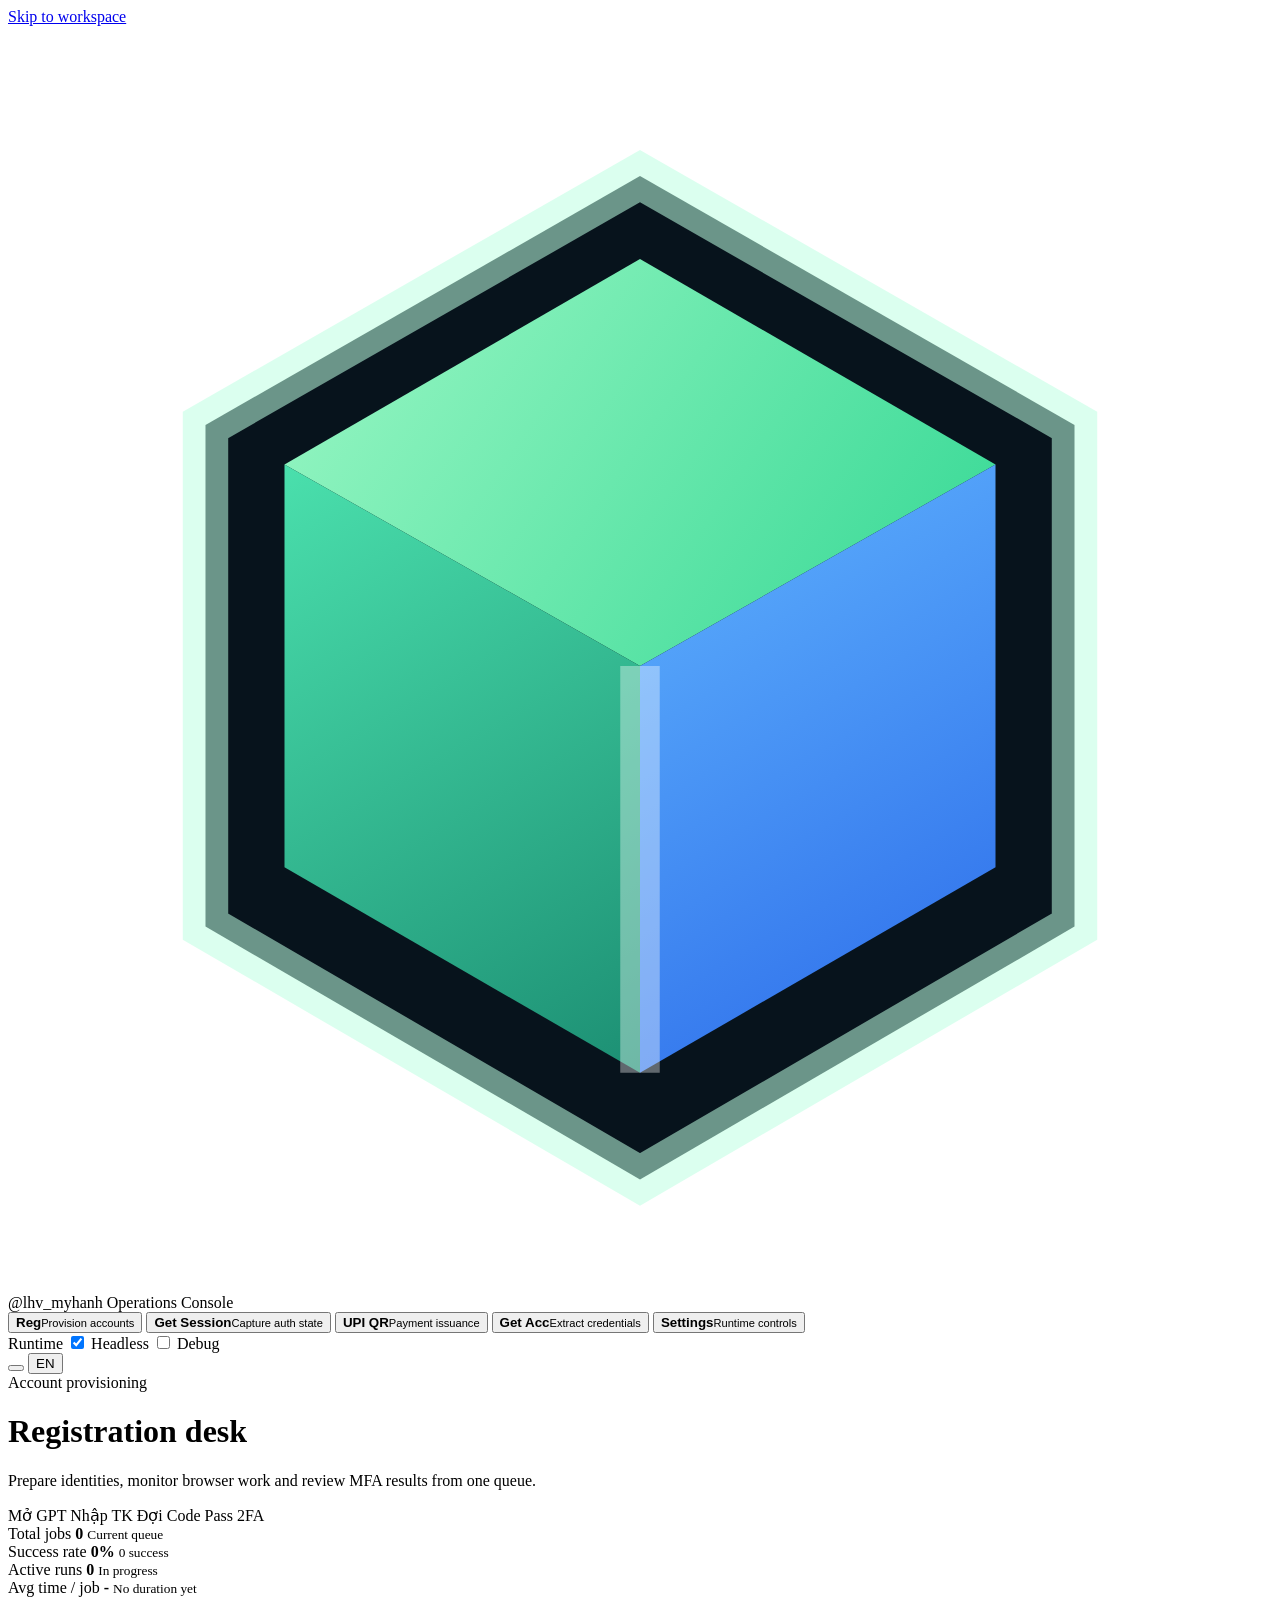
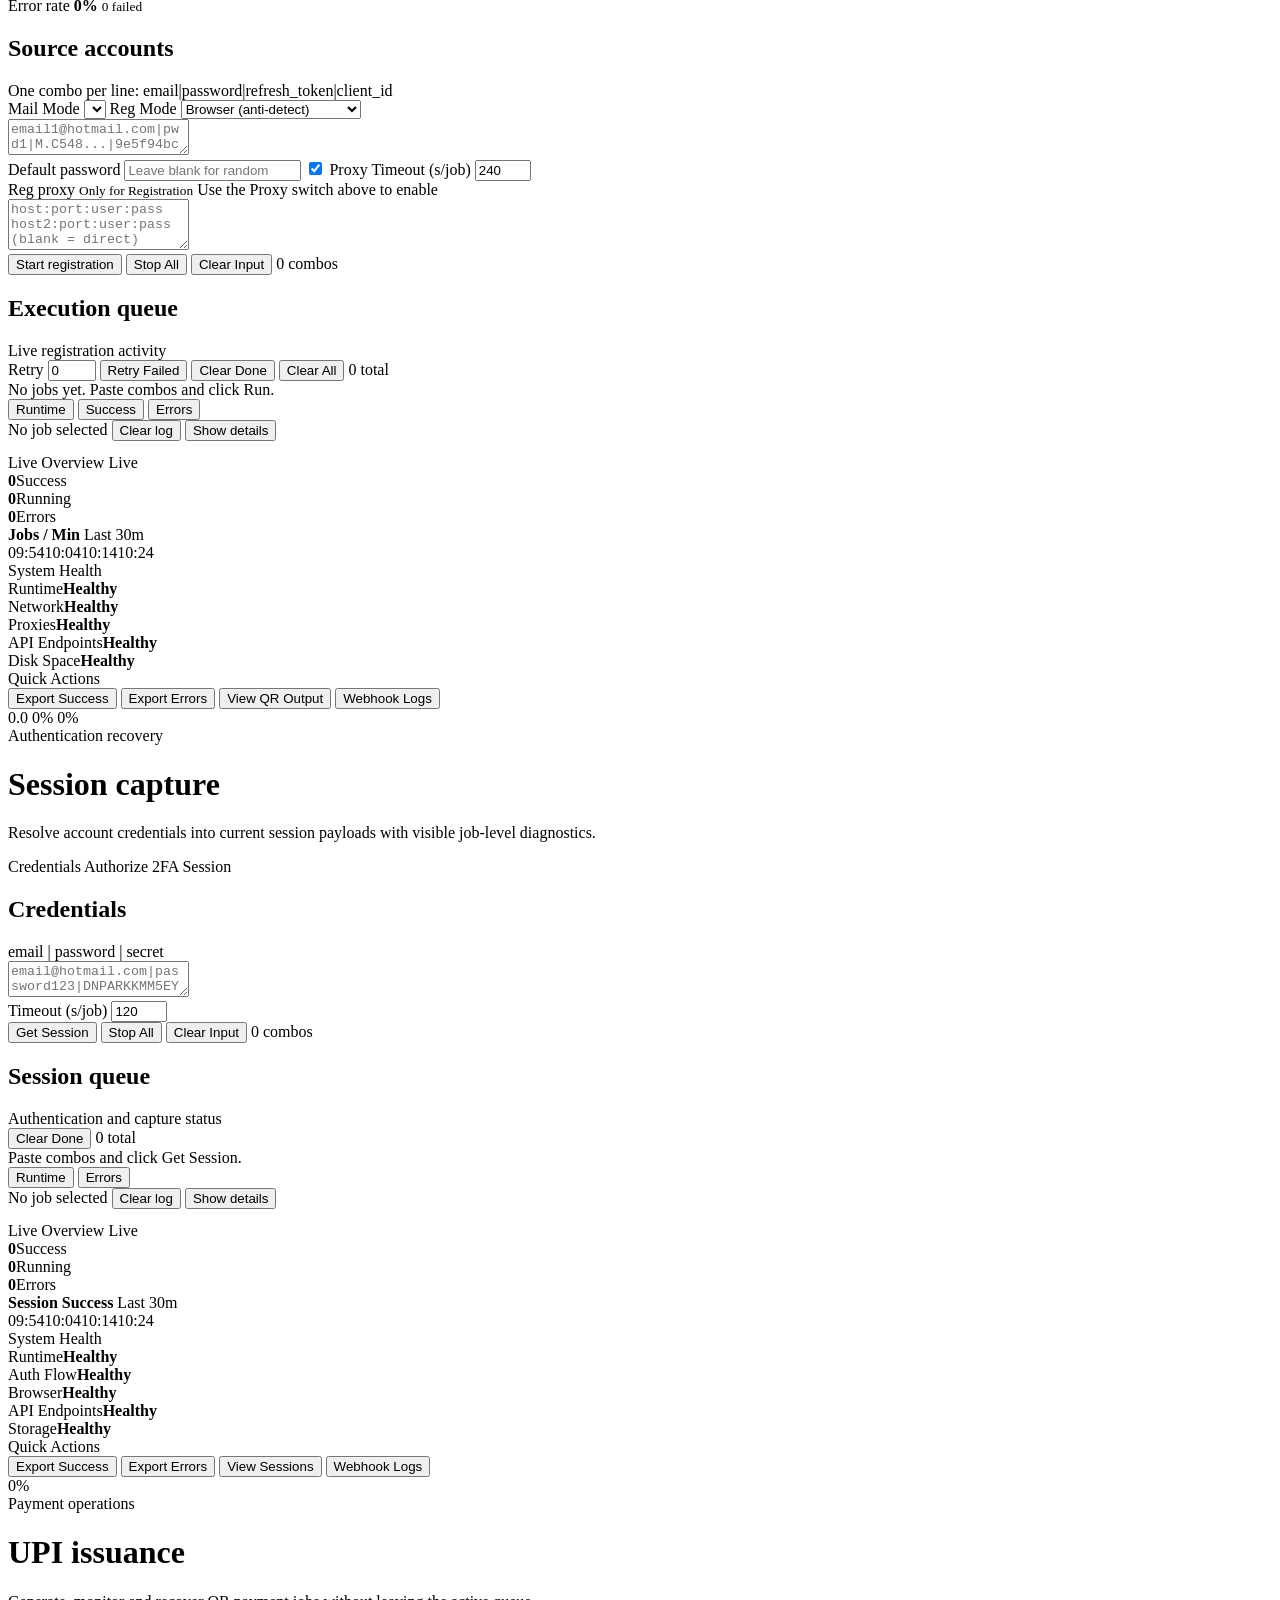
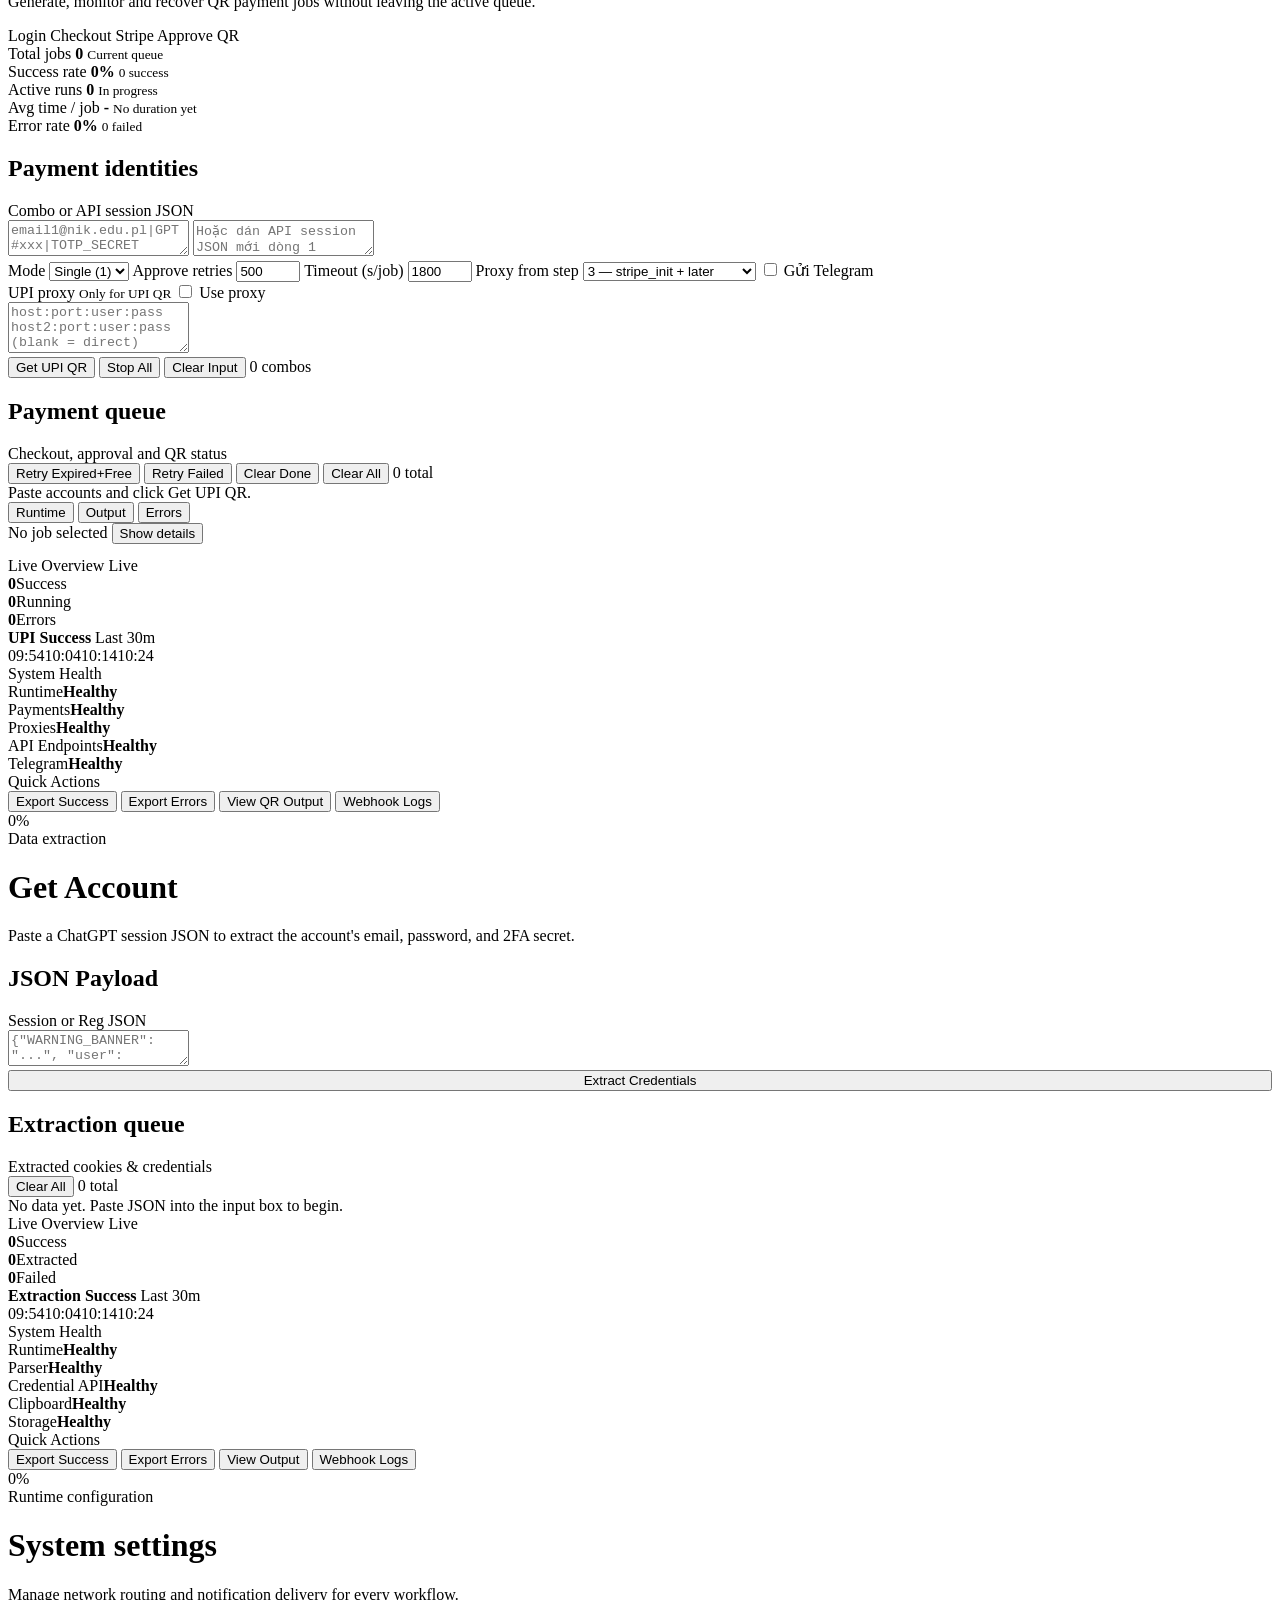
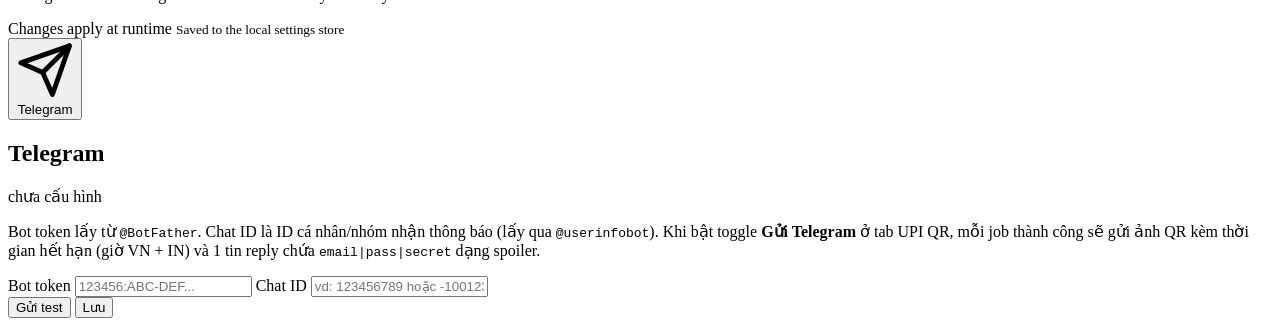
==== commit 40d6a27f: "Sync frontend folder with original web/static for Vercel deployment" ====
--- a/frontend/index.html
+++ b/frontend/index.html
@@ -1,927 +1,18 @@
 <!DOCTYPE html>
-
 <html lang="vi">
 <head>
-<meta charset="utf-8"/>
-<meta content="width=device-width, initial-scale=1.0" name="viewport"/>
-<meta content="@lhv_myhanh internal operations console for account, session and payment workflows." name="description"/>
+<meta charset="UTF-8" />
+<meta name="viewport" content="width=device-width, initial-scale=1.0" />
+<meta name="description" content="@lhv_myhanh internal operations console for account, session and payment workflows." />
 <title>@lhv_myhanh Operations Console</title>
-<meta content="__AUTH_TOKEN__" name="auth-token"/>
-<link href="https://fonts.googleapis.com" rel="preconnect"/>
-<link crossorigin="" href="https://fonts.gstatic.com" rel="preconnect"/>
-<link href="https://fonts.googleapis.com/css2?family=Outfit:wght@300;400;500;600;700&amp;display=swap" rel="stylesheet"/>
-<link href="./operations.css?v=__ASSET_VERSION__" rel="stylesheet"/>
-<style>
-html, body, #root { 
-  width: 100%; height: 100%; min-height: 100%; margin: 0; padding: 0; overflow: hidden !important; 
-  background-color: var(--background, #0b1114) !important;
-}
-* { box-sizing: border-box; }
-
-.app-shell { 
-  width: 100vw; height: 100dvh; min-height: 0; 
-  display: grid; grid-template-columns: 240px minmax(0, 1fr); 
-  overflow: hidden; 
-  background-color: #070B0E;
-}
-
-/* Sidebar styling matching the image */
-.sidebar {
-  display: flex; flex-direction: column;
-  background-color: #0F161A;
-  border-right: 1px solid #1C262C;
-  padding: 24px 16px;
-  height: 100%;
-  z-index: 50;
-}
-
-.brand-mark {
-  display: flex; align-items: center; gap: 12px; margin-bottom: 40px;
-}
-.brand-mark svg { width: 32px; height: 32px; }
-.brand-name { color: #fff; font-weight: 600; font-size: 1.2rem; }
-.brand-tag { color: #8BA3B0; font-size: 0.8rem; display: block; }
-
-.tab-nav {
-  display: flex; flex-direction: column; gap: 8px;
-}
-
-.tab-btn {
-  display: flex; align-items: center; gap: 12px;
-  background: transparent; border: none; border-left: 3px solid transparent;
-  padding: 12px 16px; color: #8BA3B0;
-  text-align: left; border-radius: 0 8px 8px 0;
-  cursor: pointer; transition: all 0.2s ease;
-}
-
-.tab-btn:hover { background: rgba(255,255,255,0.03); color: #fff; }
-
-.tab-btn.active {
-  background: rgba(46, 204, 113, 0.1) !important;
-  color: #2ecc71 !important;
-  border-left-color: #2ecc71 !important;
-  box-shadow: none !important;
-}
-
-.tab-btn.active .tab-copy strong { color: #2ecc71; }
-.tab-btn .tab-copy strong { display: block; font-size: 0.95rem; font-weight: 500; }
-.tab-btn .tab-copy small { font-size: 0.75rem; opacity: 0.7; }
-
-.sidebar-bottom {
-  display: flex; flex-direction: column; gap: 20px;
-  margin-top: auto; padding-top: 20px;
-  border-top: 1px solid #1C262C;
-}
-
-.sys-status {
-  display: flex; align-items: center; gap: 8px; color: #8BA3B0; font-size: 0.85rem;
-}
-.status-dot { width: 8px; height: 8px; border-radius: 50%; background-color: #2ecc71; }
-
-.user-profile {
-  display: flex; align-items: center; gap: 12px;
-}
-.user-avatar {
-  width: 36px; height: 36px; border-radius: 8px; background: #1C262C;
-  display: flex; align-items: center; justify-content: center; color: #2ecc71; font-weight: bold;
-}
-.user-info strong { display: block; color: #fff; font-size: 0.9rem; }
-.user-info span { color: #8BA3B0; font-size: 0.8rem; }
-
-.theme-toggles { display: flex; gap: 10px; }
-.theme-btn {
-  background: #1C262C; border: none; border-radius: 6px; padding: 8px;
-  cursor: pointer; color: #fff; flex: 1;
-}
-
-/* Main Content Wrapper */
-.main-content-wrapper {
-  height: 100%; overflow: hidden; position: relative;
-  display: flex; flex-direction: column;
-}
-
-/* Global Actions top right */
-.global-top-actions {
-  position: absolute; top: 24px; right: 30px; z-index: 100;
-}
-.topbar-actions {
-  display: flex; gap: 16px; align-items: center;
-}
-.rail-section-label { color: #8BA3B0; font-size: 0.85rem; font-weight: 600; text-transform: uppercase; letter-spacing: 0.5px; }
-
-/* Hide tabs not active */
-.tab-content { display: none !important; height: 100%; overflow: hidden; }
-.tab-content.active { display: flex !important; flex-direction: column; padding: 32px 30px 24px; }
-
-/* Grid adjustments for the 3 columns */
-.workspace-grid {
-  flex: 1; min-height: 0; display: grid;
-  grid-template-columns: 320px minmax(500px, 1fr) 280px;
-  gap: 20px; overflow: hidden;
-}
-
-/* Remove old positioning from ops-workspace */
-.ops-workspace, .settings-page {
-  grid-column: auto !important; grid-row: auto !important;
-  height: 100% !important; max-height: none !important;
-  padding: 32px 30px 24px !important;
-}
-.ops-workspace::before { display: none !important; }
-
-/* Ensure scrollable areas within the 3 columns */
-.control-rail, .execution-canvas, .insights-rail {
-  display: flex; flex-direction: column; height: 100%; overflow: hidden; gap: 16px;
-}
-.control-rail > section, .execution-canvas > section, .insights-rail > section {
-  display: flex; flex-direction: column; min-height: 0;
-}
-.card-input .card-settings { overflow-y: auto; flex: 1; }
-.card-jobs .job-list { overflow-y: auto; flex: 1; }
-.diagnostics-dock .dock-panels { overflow-y: auto; flex: 1; }
-</style><style>
-/* Force docks to stay open */
-.diagnostics-dock .dock-panels { display: flex !important; flex-direction: row; }
-.diagnostics-dock .dock-panel { display: block !important; }
-
-/* Light Theme overrides for panel */
-body.light-theme .sidebar-panel-card { background: rgba(0,0,0,0.02) !important; border-color: rgba(0,0,0,0.05) !important; }
-body.light-theme .user-details span:first-child { color: #333 !important; }
-body.light-theme .panel-actions button:nth-child(2) { background: rgba(0,0,0,0.05) !important; border-color: rgba(0,0,0,0.1) !important; color: #000 !important; }
-body.light-theme .panel-actions button:nth-child(1) { background: transparent !important; border-color: transparent !important; color: #8BA3B0 !important; }
-</style></head>
-<body><div class="app-shell"><aside class="sidebar"><nav class="tab-nav">
-<button aria-label="Reg" class="tab-btn active" data-i18n="reg" data-tab="reg">
-<span aria-hidden="true" class="tab-glyph"></span>
-<span class="tab-copy"><strong>Reg</strong><small>Provision accounts</small></span>
-</button>
-<button aria-label="Get Session" class="tab-btn" data-i18n="session" data-tab="session">
-<span aria-hidden="true" class="tab-glyph"></span>
-<span class="tab-copy"><strong>Get Session</strong><small>Capture auth state</small></span>
-</button>
-<button aria-label="UPI QR" class="tab-btn" data-i18n="upi" data-tab="upi">
-<span aria-hidden="true" class="tab-glyph"></span>
-<span class="tab-copy"><strong>UPI QR</strong><small>Payment issuance</small></span>
-</button>
-<button aria-label="Get Acc" class="tab-btn" data-i18n="getacc" data-tab="getacc">
-<span aria-hidden="true" class="tab-glyph"></span>
-<span class="tab-copy"><strong>Get Acc</strong><small>Extract credentials</small></span>
-</button>
-<button aria-label="Settings" class="tab-btn" data-i18n="settings" data-tab="settings">
-<span aria-hidden="true" class="tab-glyph"></span>
-<span class="tab-copy"><strong>Settings</strong><small>Runtime controls</small></span>
-</button>
-</nav><div style="flex-grow: 1;"></div><div class="sidebar-bottom">
-<div class="sidebar-panel-card" style="padding: 16px; background: rgba(13, 20, 27, 0.4); border: 1px solid rgba(255, 255, 255, 0.05); border-radius: 12px; display: flex; flex-direction: column; gap: 16px;">
-<!-- System Status -->
-<div class="system-status" style="display: flex; align-items: center; gap: 8px;">
-<span style="width: 8px; height: 8px; background: #00FF88; border-radius: 50%; box-shadow: 0 0 8px rgba(0, 255, 136, 0.6);"></span>
-<span style="color: #00FF88; font-size: 13px; font-weight: 500;">System Online</span>
-</div>
-<!-- User Profile -->
-<div class="user-profile" style="display: flex; align-items: center; gap: 12px; margin: 0; padding: 0; background: transparent; border: none;">
-<div class="avatar" style="width: 32px; height: 32px; background: rgba(255,255,255,0.1); border-radius: 50%; display: flex; align-items: center; justify-content: center; font-weight: 600; color: #FFF; font-size: 13px;">OP</div>
-<div class="user-details" style="display: flex; flex-direction: column;">
-<span style="color: #FFF; font-size: 13px; font-weight: 500;">Operations Team</span>
-<span style="color: #8BA3B0; font-size: 11px;">Admin</span>
-</div>
-</div>
-<!-- Theme & Action Toggles -->
-<div class="panel-actions" style="display: flex; gap: 8px; margin-top: 4px;">
-<button onclick="document.body.classList.add('dark-theme'); localStorage.setItem('gpt_console.theme', 'dark')" style="flex: 1; padding: 6px; background: rgba(255,255,255,0.05); border: 1px solid rgba(255,255,255,0.1); border-radius: 6px; color: #FFF; font-size: 12px; cursor: pointer; display: flex; justify-content: center; align-items: center; transition: all 0.2s;">Dark</button>
-<button onclick="document.body.classList.remove('dark-theme'); localStorage.setItem('gpt_console.theme', 'light')" style="flex: 1; padding: 6px; background: transparent; border: 1px solid transparent; border-radius: 6px; color: #8BA3B0; font-size: 12px; cursor: pointer; display: flex; justify-content: center; align-items: center; transition: all 0.2s;">Light</button>
-</div>
-</div>
-</div></aside><div class="main-content-wrapper"><div class="global-top-actions" style=" pointer-events: auto !important; z-index: 9999 !important;"><div class="topbar-actions">
-<span class="rail-section-label" data-i18n="runtime_section">Runtime</span>
-<label class="toggle-wrap" data-i18n-title="headless_title" style=" cursor: pointer; pointer-events: auto !important;" title="Bật để ẩn cửa sổ trình duyệt khi chạy">
-<input checked="" id="headless-toggle" style=" pointer-events: none;" type="checkbox"/>
-<span class="toggle-track"><span class="toggle-thumb"></span></span>
-<span class="toggle-label" data-i18n="runtime_label" style="color: #fff; font-size: 0.85rem; margin-left: 6px;">Headless</span>
-</label>
-<label class="toggle-wrap" data-i18n-title="debug_title" style=" cursor: pointer; pointer-events: auto !important;" title="Giữ browser mở sau khi job xong (chỉ khi headed)">
-<input id="debug-toggle" style=" pointer-events: none;" type="checkbox"/>
-<span class="toggle-track"><span class="toggle-thumb"></span></span>
-<span class="toggle-label" data-i18n="debug_label" style="color: #fff; font-size: 0.85rem; margin-left: 6px;">Debug</span>
-</label>
-</div></div><main class="tab-content ops-workspace ops-reg active" id="tab-reg">
-<header class="workspace-mast">
-<div class="workspace-title-group">
-<span class="workspace-kicker" data-i18n="reg_kicker">Account provisioning</span>
-<h1 data-i18n="reg_title">Registration desk</h1>
-<p data-i18n="reg_desc">Prepare identities, monitor browser work and review MFA results from one queue.</p>
-</div>
-<div aria-label="Registration pipeline" class="pipeline-strip">
-<span class="pipeline-step is-current">Mở GPT</span>
-<span class="pipeline-step">Nhập TK</span>
-<span class="pipeline-step">Đợi Code</span>
-<span class="pipeline-step">Pass</span>
-<span class="pipeline-step">2FA</span>
-</div>
-</header>
-<section aria-label="Registration overview" class="metric-strip">
-<article class="metric-card metric-green">
-<span aria-hidden="true" class="metric-icon"></span>
-<span class="metric-label">Total jobs</span>
-<strong id="metric-total-jobs">0</strong>
-<small id="metric-total-note">Current queue</small>
-<div aria-hidden="true" class="metric-sparkline ops-realtime-chart" id="reg-total-jobs-chart"></div>
-</article>
-<article class="metric-card metric-green">
-<span aria-hidden="true" class="metric-icon"></span>
-<span class="metric-label">Success rate</span>
-<strong id="metric-success-rate">0%</strong>
-<small id="metric-success-note">0 success</small>
-<span aria-hidden="true" class="metric-ring"></span>
-</article>
-<article class="metric-card metric-blue">
-<span aria-hidden="true" class="metric-icon"></span>
-<span class="metric-label">Active runs</span>
-<strong id="metric-active-runs">0</strong>
-<small id="metric-active-note">In progress</small>
-<div aria-hidden="true" class="metric-sparkline ops-realtime-chart" id="reg-active-runs-chart"></div>
-</article>
-<article class="metric-card metric-blue">
-<span aria-hidden="true" class="metric-icon"></span>
-<span class="metric-label">Avg time / job</span>
-<strong id="metric-avg-time">-</strong>
-<small id="metric-avg-note">No duration yet</small>
-<div aria-hidden="true" class="metric-sparkline ops-realtime-chart" id="reg-avg-time-chart"></div>
-</article>
-<article class="metric-card metric-red">
-<span aria-hidden="true" class="metric-icon"></span>
-<span class="metric-label">Error rate</span>
-<strong id="metric-error-rate">0%</strong>
-<small id="metric-error-note">0 failed</small>
-<div aria-hidden="true" class="metric-sparkline ops-realtime-chart" id="reg-error-rate-chart"></div>
-</article>
-</section>
-<div class="workspace-grid">
-<aside class="control-rail">
-<section class="card card-input control-surface">
-<header class="card-head">
-<h2 data-i18n="reg_source_accounts">Source accounts</h2>
-<span class="muted card-head-note" data-i18n="reg_input_hint" id="input-hint">One combo per line: email|password|refresh_token|client_id</span>
-</header>
-<!-- Mail Mode + Worker config: 1 row, label trên / control dưới -->
-<div class="mail-mode-row">
-<label class="input-group config-field-mode">
-<span class="input-label" data-i18n="reg_mail_mode">Mail Mode</span>
-<select id="mail-mode-select"></select>
-</label>
-<label class="input-group config-field-mode">
-<span class="input-label" data-i18n="reg_reg_mode">Reg Mode</span>
-<select id="reg-mode-select">
-<option value="browser">Browser (anti-detect)</option>
-<option value="pure_request">Pure Request (HTTP only)</option>
-</select>
-</label>
-<div class="mail-mode-config-host" id="mail-mode-config-host"></div>
-</div>
-<textarea class="combo-textarea" id="combo-input" placeholder="email1@hotmail.com|pwd1|M.C548...|9e5f94bc-...
-email2@outlook.com|pwd2|M.C525...|9e5f94bc-..."></textarea>
-<div class="card-settings">
-<div class="card-settings-row card-settings-row-mixed">
-<label class="input-group config-field-long">
-<span class="input-label" data-i18n="reg_default_password">Default password</span>
-<input autocomplete="off" data-i18n-placeholder="reg_default_password" id="default-password" placeholder="Leave blank for random" spellcheck="false" type="text"/>
-</label>
-<label class="toggle-wrap" title="Bật/tắt áp dụng proxy pool cho Reg jobs. Tắt = chạy direct (no proxy).">
-<input checked="" id="proxy-toggle" type="checkbox"/>
-<span class="toggle-track"><span class="toggle-thumb"></span></span>
-<span class="toggle-label" data-i18n="reg_use_proxy">Proxy</span>
-</label>
-<label class="input-group config-field-short">
-<span class="input-label" data-i18n="reg_timeout">Timeout (s/job)</span>
-<input id="job-timeout" max="600" min="30" step="10" type="number" value="240"/>
-</label>
-</div>
-<div class="workflow-proxy-row">
-<div class="input-group workflow-proxy-field">
-<div class="workflow-proxy-heading">
-<label class="input-label" for="reg-proxy-input">Reg proxy <small>Only for Registration</small></label>
-<span class="workflow-proxy-note">Use the Proxy switch above to enable</span>
-</div>
-<textarea autocomplete="off" class="proxy-textarea" id="reg-proxy-input" placeholder="host:port:user:pass
-host2:port:user:pass (blank = direct)" rows="3" spellcheck="false"></textarea>
-</div>
-</div>
-</div>
-<div class="card-actions">
-<button class="btn btn-primary" data-i18n="reg_start" id="btn-run">Start registration</button>
-<button class="btn btn-danger" data-i18n="reg_stop" id="btn-stop-all">Stop All</button>
-<button class="btn btn-ghost" data-i18n="reg_clear" id="btn-clear-input">Clear Input</button>
-<span class="muted" data-i18n="reg_combos_count" id="combo-count">0 combos</span>
-</div>
-</section>
-</aside>
-<section class="execution-canvas">
-<section class="card card-jobs jobs-surface">
-<header class="card-head">
-<div class="panel-title-group">
-<h2 data-i18n="reg_queue_title">Execution queue</h2>
-<span class="panel-subtitle" data-i18n="reg_queue_desc">Live registration activity</span>
-</div>
-<div class="card-head-actions">
-<label class="input-group config-field-tiny" title="Số lần retry khi job bị error (0 = không retry)">
-<span class="input-label">Retry</span>
-<input id="auto-retry-max" max="10" min="0" step="1" type="number" value="0"/>
-</label>
-<button class="btn btn-ghost btn-small" data-i18n="reg_retry_failed" id="btn-retry-failed" title="Retry all error &amp; cancelled jobs">Retry Failed</button>
-<button class="btn btn-ghost btn-small" data-i18n="reg_clear_done" id="btn-clear-done" title="Remove finished jobs from memory">Clear Done</button>
-<button class="btn btn-ghost btn-small" data-i18n="reg_clear_all" id="btn-clear-all" title="Remove ALL jobs (all statuses)">Clear All</button>
-<span class="muted" id="job-summary">0 total</span>
-</div>
-</header>
-<div class="job-list" id="job-list">
-<div class="empty" data-i18n="reg_no_jobs">No jobs yet. Paste combos and click Run.</div>
-</div>
-</section>
-<section class="diagnostics-dock is-collapsed" data-dock="reg">
-<header class="dock-bar">
-<div aria-label="Registration diagnostics" class="dock-tabs" role="tablist">
-<button aria-selected="true" class="dock-tab active" data-dock-target="reg-log" data-i18n="reg_tab_runtime" role="tab" type="button">Runtime</button>
-<button aria-selected="false" class="dock-tab" data-dock-target="reg-success" data-i18n="reg_tab_success" role="tab" type="button">Success</button>
-<button aria-selected="false" class="dock-tab" data-dock-target="reg-error" data-i18n="reg_tab_errors" role="tab" type="button">Errors</button>
-</div>
-<div class="dock-context">
-<span class="dock-target" id="log-target">No job selected</span>
-<button class="btn btn-ghost btn-small" data-i18n="clear_log" id="btn-clear-log" title="Clear log viewer">Clear log</button>
-
-</div>
-</header>
-<div class="dock-panels">
-<section class="dock-panel active card card-log" data-dock-panel="reg-log" role="tabpanel">
-<pre class="log-pane" id="log-pane"></pre>
-</section>
-<section class="dock-panel card card-success" data-dock-panel="reg-success" hidden="" role="tabpanel">
-<header class="dock-panel-head">
-<span data-i18n="reg_success_head">Completed account output</span>
-<button class="btn btn-ghost btn-small" data-i18n="copy_all" id="btn-copy-success">Copy all</button>
-</header>
-<pre class="output-pane" id="success-pane">Format: email|password|secret_2fa</pre>
-</section>
-<section class="dock-panel card card-error" data-dock-panel="reg-error" hidden="" role="tabpanel">
-<header class="dock-panel-head">
-<span data-i18n="reg_error_head">Failed account output</span>
-<button class="btn btn-ghost btn-small" data-i18n="copy_all" id="btn-copy-error">Copy all</button>
-</header>
-<pre class="output-pane" id="error-pane">No errors yet.</pre>
-</section>
-</div>
-</section>
-</section>
-<aside aria-label="Registration insights" class="insights-rail ops-live-rail">
-<section class="insight-card live-overview-card">
-<header class="live-overview-head">
-<span class="live-overview-title"><span aria-hidden="true" class="live-overview-icon"></span>Live Overview</span>
-<span class="live-badge">Live</span>
-</header>
-<div class="live-overview-stats">
-<div><strong id="reg-rail-success">0</strong><span>Success</span></div>
-<div><strong id="reg-rail-running">0</strong><span>Running</span></div>
-<div class="is-error"><strong id="reg-rail-errors">0</strong><span>Errors</span></div>
-</div>
-<div class="rail-chart-head">
-<strong>Jobs / Min</strong>
-<span>Last 30m</span>
-</div>
-<div aria-label="Realtime registration throughput chart" class="live-chart ops-realtime-chart rail-live-chart" data-chart-value-id="insight-jobs-min" id="reg-realtime-chart"></div>
-<div class="rail-chart-foot"><span>09:54</span><span>10:04</span><span>10:14</span><span>10:24</span></div>
-<div class="rail-block health-card">
-<header class="rail-block-head">System Health</header>
-<div class="health-row"><span>Runtime</span><strong>Healthy</strong></div>
-<div class="health-row"><span>Network</span><strong>Healthy</strong></div>
-<div class="health-row"><span>Proxies</span><strong>Healthy</strong></div>
-<div class="health-row"><span>API Endpoints</span><strong>Healthy</strong></div>
-<div class="health-row"><span>Disk Space</span><strong>Healthy</strong></div>
-</div>
-<div class="rail-block quick-card">
-<header class="rail-block-head">Quick Actions</header>
-<div class="quick-grid">
-<button class="btn btn-ghost btn-small" type="button">Export Success</button>
-<button class="btn btn-ghost btn-small" type="button">Export Errors</button>
-<button class="btn btn-ghost btn-small" type="button">View QR Output</button>
-<button class="btn btn-ghost btn-small" type="button">Webhook Logs</button>
-</div>
-</div>
-<span class="rail-hidden-metric" id="insight-jobs-min">0.0</span>
-<span class="rail-hidden-metric" id="insight-success-rate">0%</span>
-<span class="rail-hidden-metric" id="insight-error-rate">0%</span>
-</section>
-</aside>
-</div>
-</main><main class="tab-content ops-workspace ops-session" id="tab-session">
-<header class="workspace-mast">
-<div class="workspace-title-group">
-<span class="workspace-kicker" data-i18n="ses_kicker">Authentication recovery</span>
-<h1 data-i18n="ses_title">Session capture</h1>
-<p data-i18n="ses_desc">Resolve account credentials into current session payloads with visible job-level diagnostics.</p>
-</div>
-<div aria-label="Session pipeline" class="pipeline-strip pipeline-strip-session">
-<span class="pipeline-step is-current">Credentials</span>
-<span class="pipeline-step">Authorize</span>
-<span class="pipeline-step">2FA</span>
-<span class="pipeline-step">Session</span>
-</div>
-</header>
-<div class="workspace-grid">
-<aside class="control-rail">
-<section class="card card-input control-surface">
-<header class="card-head">
-<div class="panel-title-group">
-<h2 data-i18n="ses_credentials">Credentials</h2>
-<span class="panel-subtitle">email | password | secret</span>
-</div>
-</header>
-<textarea class="combo-textarea" id="ses-combo-input" placeholder="email@hotmail.com|password123|DNPARKKMM5EYOPDG...
-email2@hotmail.com|pass456|I77PEBZQNEBE67SU..."></textarea>
-<div class="card-settings">
-<label class="input-group settings-field-compact">
-<span class="input-label" data-i18n="reg_timeout">Timeout (s/job)</span>
-<input id="ses-job-timeout" max="600" min="30" step="10" type="number" value="120"/>
-</label>
-</div>
-<div class="card-actions">
-<button class="btn btn-primary" data-i18n="ses_start" id="ses-btn-run">Get Session</button>
-<button class="btn btn-danger" data-i18n="reg_stop" id="ses-btn-stop-all">Stop All</button>
-<button class="btn btn-ghost" data-i18n="reg_clear" id="ses-btn-clear-input">Clear Input</button>
-<span class="muted" data-i18n="reg_combos_count" id="ses-combo-count">0 combos</span>
-</div>
-</section>
-</aside>
-<section class="execution-canvas">
-<section class="card card-jobs jobs-surface">
-<header class="card-head">
-<div class="panel-title-group">
-<h2 data-i18n="ses_queue_title">Session queue</h2>
-<span class="panel-subtitle" data-i18n="ses_queue_desc">Authentication and capture status</span>
-</div>
-<div class="card-head-actions">
-<button class="btn btn-ghost btn-small" data-i18n="reg_clear_done" id="ses-btn-clear-done">Clear Done</button>
-<span class="muted" id="ses-job-summary">0 total</span>
-</div>
-</header>
-<div class="job-list" id="ses-job-list">
-<div class="empty" data-i18n="ses_no_jobs">Paste combos and click Get Session.</div>
-</div>
-</section>
-<section class="diagnostics-dock is-collapsed" data-dock="session">
-<header class="dock-bar">
-<div aria-label="Session diagnostics" class="dock-tabs" role="tablist">
-<button aria-selected="true" class="dock-tab active" data-dock-target="session-log" data-i18n="reg_tab_runtime" role="tab" type="button">Runtime</button>
-<button aria-selected="false" class="dock-tab" data-dock-target="session-error" data-i18n="reg_tab_errors" role="tab" type="button">Errors</button>
-</div>
-<div class="dock-context">
-<span class="dock-target" id="ses-log-target">No job selected</span>
-<button class="btn btn-ghost btn-small" data-i18n="clear_log" id="ses-btn-clear-log" title="Clear log viewer">Clear log</button>
-
-</div>
-</header>
-<div class="dock-panels">
-<section class="dock-panel active card card-log" data-dock-panel="session-log" role="tabpanel">
-<pre class="log-pane" id="ses-log-pane"></pre>
-</section>
-<section class="dock-panel card card-error" data-dock-panel="session-error" hidden="" role="tabpanel">
-<header class="dock-panel-head">
-<span data-i18n="ses_errors_head">Session capture failures</span>
-<button class="btn btn-ghost btn-small" data-i18n="copy_all" id="ses-btn-copy-error">Copy all</button>
-</header>
-<pre class="output-pane" id="ses-error-pane">No errors yet.</pre>
-</section>
-</div>
-</section>
-</section>
-<aside aria-label="Session insights" class="insights-rail tab-chart-rail ops-live-rail">
-<section class="insight-card live-overview-card">
-<header class="live-overview-head">
-<span class="live-overview-title"><span aria-hidden="true" class="live-overview-icon"></span>Live Overview</span>
-<span class="live-badge">Live</span>
-</header>
-<div class="live-overview-stats">
-<div><strong id="session-rail-success">0</strong><span>Success</span></div>
-<div><strong id="session-chart-running">0</strong><span>Running</span></div>
-<div class="is-error"><strong id="session-chart-errors">0</strong><span>Errors</span></div>
-</div>
-<div class="rail-chart-head">
-<strong>Session Success</strong>
-<span>Last 30m</span>
-</div>
-<div aria-label="Realtime session success chart" class="live-chart ops-realtime-chart rail-live-chart" data-chart-value-id="session-chart-value" id="session-realtime-chart"></div>
-<div class="rail-chart-foot"><span>09:54</span><span>10:04</span><span>10:14</span><span>10:24</span></div>
-<div class="rail-block health-card">
-<header class="rail-block-head">System Health</header>
-<div class="health-row"><span>Runtime</span><strong>Healthy</strong></div>
-<div class="health-row"><span>Auth Flow</span><strong>Healthy</strong></div>
-<div class="health-row"><span>Browser</span><strong>Healthy</strong></div>
-<div class="health-row"><span>API Endpoints</span><strong>Healthy</strong></div>
-<div class="health-row"><span>Storage</span><strong>Healthy</strong></div>
-</div>
-<div class="rail-block quick-card">
-<header class="rail-block-head">Quick Actions</header>
-<div class="quick-grid">
-<button class="btn btn-ghost btn-small" type="button">Export Success</button>
-<button class="btn btn-ghost btn-small" type="button">Export Errors</button>
-<button class="btn btn-ghost btn-small" type="button">View Sessions</button>
-<button class="btn btn-ghost btn-small" type="button">Webhook Logs</button>
-</div>
-</div>
-<span class="rail-hidden-metric" id="session-chart-value">0%</span>
-</section>
-</aside>
-</div>
-</main><main class="tab-content ops-workspace ops-upi" id="tab-upi">
-<header class="workspace-mast">
-<div class="workspace-title-group">
-<span class="workspace-kicker" data-i18n="upi_kicker">Payment operations</span>
-<h1 data-i18n="upi_title">UPI issuance</h1>
-<p data-i18n="upi_desc">Generate, monitor and recover QR payment jobs without leaving the active queue.</p>
-</div>
-<div aria-label="UPI pipeline" class="pipeline-strip pipeline-strip-upi">
-<span class="pipeline-step is-current">Login</span>
-<span class="pipeline-step">Checkout</span>
-<span class="pipeline-step">Stripe</span>
-<span class="pipeline-step">Approve</span>
-<span class="pipeline-step">QR</span>
-</div>
-</header>
-<section aria-label="UPI overview" class="metric-strip upi-metric-strip">
-<article class="metric-card metric-green">
-<span aria-hidden="true" class="metric-icon"></span>
-<span class="metric-label">Total jobs</span>
-<strong id="upi-metric-total-jobs">0</strong>
-<small id="upi-metric-total-note">Current queue</small>
-<div aria-hidden="true" class="metric-sparkline ops-realtime-chart" id="upi-total-jobs-chart"></div>
-</article>
-<article class="metric-card metric-green">
-<span aria-hidden="true" class="metric-icon"></span>
-<span class="metric-label">Success rate</span>
-<strong id="upi-metric-success-rate">0%</strong>
-<small id="upi-metric-success-note">0 success</small>
-<span aria-hidden="true" class="metric-ring"></span>
-</article>
-<article class="metric-card metric-blue">
-<span aria-hidden="true" class="metric-icon"></span>
-<span class="metric-label">Active runs</span>
-<strong id="upi-metric-active-runs">0</strong>
-<small id="upi-metric-active-note">In progress</small>
-<div aria-hidden="true" class="metric-sparkline ops-realtime-chart" id="upi-active-runs-chart"></div>
-</article>
-<article class="metric-card metric-blue">
-<span aria-hidden="true" class="metric-icon"></span>
-<span class="metric-label">Avg time / job</span>
-<strong id="upi-metric-avg-time">-</strong>
-<small id="upi-metric-avg-note">No duration yet</small>
-<div aria-hidden="true" class="metric-sparkline ops-realtime-chart" id="upi-avg-time-chart"></div>
-</article>
-<article class="metric-card metric-red">
-<span aria-hidden="true" class="metric-icon"></span>
-<span class="metric-label">Error rate</span>
-<strong id="upi-metric-error-rate">0%</strong>
-<small id="upi-metric-error-note">0 failed</small>
-<div aria-hidden="true" class="metric-sparkline ops-realtime-chart" id="upi-error-rate-chart"></div>
-</article>
-</section>
-<div class="workspace-grid">
-<aside class="control-rail">
-<section class="card card-input control-surface">
-<header class="card-head">
-<div class="panel-title-group">
-<h2 data-i18n="upi_identities">Payment identities</h2>
-<span class="panel-subtitle">Combo or API session JSON</span>
-</div>
-</header>
-<textarea class="combo-textarea" id="upi-combo-input" placeholder="email1@nik.edu.pl|GPT#xxx|TOTP_SECRET
-email2@nik.edu.pl|GPT#yyy|TOTP_SECRET"></textarea>
-<textarea class="combo-textarea upi-session-textarea" id="upi-session-input" placeholder='Hoặc dán API session JSON mới dòng 1 object từ https://chatgpt.com/api/auth/session
-{"user":{"email":"mail@example.com"},"accessToken":"eyJ...","expires":"..."}'></textarea>
-<div class="card-settings">
-<div class="card-settings-row card-settings-row-mixed">
-<label class="input-group config-field-short" title="Số luồng chạy song song">
-<span class="input-label" data-i18n="reg_reg_mode">Mode</span>
-<select class="concurrency-select" data-tab="upi" id="upi-concurrency-select">
-<option value="single">Single (1)</option>
-<option value="multi">Multi (2)</option>
-<option value="multi3">Multi (3)</option>
-<option value="multi5">Multi (5)</option>
-<option value="multi10">Multi (10)</option>
-<option value="multi20">Multi (20)</option>
-<option value="multi30">Multi (30)</option>
-<option value="multi50">Multi (50)</option>
-</select>
-</label>
-<label class="input-group config-field-short" title="Số lần retry POST /backend-api/payments/checkout/approve">
-<span class="input-label">Approve retries</span>
-<input id="upi-approve-retries" max="2000" min="1" step="1" type="number" value="500"/>
-</label>
-<label class="input-group config-field-short" title="Timeout cho mỗi job (giây)">
-<span class="input-label" data-i18n="reg_timeout">Timeout (s/job)</span>
-<input id="upi-job-timeout" max="7200" min="60" step="60" type="number" value="1800"/>
-</label>
-<label class="input-group config-field-short" title="Step bắt đầu áp proxy (1-6). 1 = login + checkout + stripe + approve via proxy (an toàn khi IP host non-IN). 3 = step 1-2 DIRECT, 3-6 via proxy (default — chỉ ổn nếu IP host hợp lệ).">
-<span class="input-label">Proxy from step</span>
-<select id="upi-proxy-from-step">
-<option value="1">1 — login + all (full proxy)</option>
-<option value="2">2 — checkout + later</option>
-<option selected="" value="3">3 — stripe_init + later</option>
-<option value="4">4 — elements + later</option>
-<option value="5">5 — confirm + approve</option>
-<option value="6">6 — approve only</option>
-</select>
-</label>
-<span aria-hidden="true" class="settings-divider"></span>
-<label class="toggle-wrap" id="upi-notify-wrap" title="Bật để gửi QR + thông tin account qua Telegram khi job xong">
-<input id="upi-notify-toggle" type="checkbox"/>
-<span class="toggle-track"><span class="toggle-thumb"></span></span>
-<span class="toggle-label" data-i18n="upi_telegram">Gửi Telegram</span>
-</label>
-</div>
-<div class="workflow-proxy-row">
-<div class="input-group workflow-proxy-field">
-<div class="workflow-proxy-heading">
-<label class="input-label" for="upi-proxy-input">UPI proxy <small>Only for UPI QR</small></label>
-<label class="toggle-wrap workflow-proxy-toggle" title="Use this proxy for UPI QR jobs">
-<input id="upi-proxy-toggle" type="checkbox"/>
-<span class="toggle-track"><span class="toggle-thumb"></span></span>
-<span class="toggle-label" data-i18n="reg_use_proxy">Use proxy</span>
-</label>
-</div>
-<textarea autocomplete="off" class="proxy-textarea" id="upi-proxy-input" placeholder="host:port:user:pass
-host2:port:user:pass (blank = direct)" rows="3" spellcheck="false"></textarea>
-</div>
-</div>
-</div>
-<div class="card-actions">
-<button class="btn btn-primary" data-i18n="upi_start" id="upi-btn-run">Get UPI QR</button>
-<button class="btn btn-danger" data-i18n="reg_stop" id="upi-btn-stop-all">Stop All</button>
-<button class="btn btn-ghost" data-i18n="reg_clear" id="upi-btn-clear-input">Clear Input</button>
-<span class="muted" data-i18n="reg_combos_count" id="upi-combo-count">0 combos</span>
-</div>
-</section>
-</aside>
-<section class="execution-canvas">
-<section class="card card-jobs jobs-surface">
-<header class="card-head">
-<div class="panel-title-group">
-<h2 data-i18n="upi_queue_title">Payment queue</h2>
-<span class="panel-subtitle" data-i18n="upi_queue_desc">Checkout, approval and QR status</span>
-</div>
-<div class="card-head-actions">
-<button class="btn btn-ghost btn-small" data-i18n="upi_retry_expired" id="upi-btn-retry-expired-free" title="Retry mọi job có QR hết hạn nhưng vẫn Free">Retry Expired+Free</button>
-<button class="btn btn-ghost btn-small" data-i18n="reg_retry_failed" id="upi-btn-retry-failed" title="Retry all error &amp; cancelled jobs">Retry Failed</button>
-<button class="btn btn-ghost btn-small" data-i18n="reg_clear_done" id="upi-btn-clear-done">Clear Done</button>
-<button class="btn btn-ghost btn-small" data-i18n="reg_clear_all" id="upi-btn-clear-all" title="Xóa TẤT CẢ jobs (mọi trạng thái)">Clear All</button>
-<span class="muted" id="upi-job-summary">0 total</span>
-</div>
-</header>
-<div class="job-list" id="upi-job-list">
-<div class="empty" data-i18n="upi_no_jobs">Paste accounts and click Get UPI QR.</div>
-</div>
-</section>
-<section class="diagnostics-dock is-collapsed" data-dock="upi">
-<header class="dock-bar">
-<div aria-label="UPI diagnostics" class="dock-tabs" role="tablist">
-<button aria-selected="true" class="dock-tab active" data-dock-target="upi-log" data-i18n="reg_tab_runtime" role="tab" type="button">Runtime</button>
-<button aria-selected="false" class="dock-tab" data-dock-target="upi-output" data-i18n="reg_tab_success" role="tab" type="button">Output</button>
-<button aria-selected="false" class="dock-tab" data-dock-target="upi-error" data-i18n="reg_tab_errors" role="tab" type="button">Errors</button>
-</div>
-<div class="dock-context">
-<span class="dock-target" id="upi-log-target">No job selected</span>
-
-</div>
-</header>
-<div class="dock-panels">
-<section class="dock-panel active card card-log" data-dock-panel="upi-log" role="tabpanel">
-<pre class="log-pane" id="upi-log-pane"></pre>
-</section>
-<section class="dock-panel card card-success" data-dock-panel="upi-output" hidden="" role="tabpanel">
-<header class="dock-panel-head">
-<span data-i18n="upi_output_head">Generated payment output</span>
-<button class="btn btn-ghost btn-small" data-i18n="copy_all" id="upi-btn-copy-success">Copy all</button>
-</header>
-<pre class="output-pane" id="upi-success-pane">Format: email|password|secret_2fa</pre>
-</section>
-<section class="dock-panel card card-error" data-dock-panel="upi-error" hidden="" role="tabpanel">
-<header class="dock-panel-head">
-<span data-i18n="upi_errors_head">Payment workflow failures</span>
-<button class="btn btn-ghost btn-small" data-i18n="copy_all" id="upi-btn-copy-error">Copy all</button>
-</header>
-<pre class="output-pane" id="upi-error-pane">No errors yet.</pre>
-</section>
-</div>
-</section>
-</section>
-<aside aria-label="UPI insights" class="insights-rail tab-chart-rail ops-live-rail">
-<section class="insight-card live-overview-card">
-<header class="live-overview-head">
-<span class="live-overview-title"><span aria-hidden="true" class="live-overview-icon"></span>Live Overview</span>
-<span class="live-badge">Live</span>
-</header>
-<div class="live-overview-stats">
-<div><strong id="upi-rail-success">0</strong><span>Success</span></div>
-<div><strong id="upi-chart-running">0</strong><span>Running</span></div>
-<div class="is-error"><strong id="upi-chart-errors">0</strong><span>Errors</span></div>
-</div>
-<div class="rail-chart-head">
-<strong>UPI Success</strong>
-<span>Last 30m</span>
-</div>
-<div aria-label="Realtime UPI success chart" class="live-chart ops-realtime-chart rail-live-chart" data-chart-value-id="upi-chart-value" id="upi-realtime-chart"></div>
-<div class="rail-chart-foot"><span>09:54</span><span>10:04</span><span>10:14</span><span>10:24</span></div>
-<div class="rail-block health-card">
-<header class="rail-block-head">System Health</header>
-<div class="health-row"><span>Runtime</span><strong>Healthy</strong></div>
-<div class="health-row"><span>Payments</span><strong>Healthy</strong></div>
-<div class="health-row"><span>Proxies</span><strong>Healthy</strong></div>
-<div class="health-row"><span>API Endpoints</span><strong>Healthy</strong></div>
-<div class="health-row"><span>Telegram</span><strong>Healthy</strong></div>
-</div>
-<div class="rail-block quick-card">
-<header class="rail-block-head">Quick Actions</header>
-<div class="quick-grid">
-<button class="btn btn-ghost btn-small" type="button">Export Success</button>
-<button class="btn btn-ghost btn-small" type="button">Export Errors</button>
-<button class="btn btn-ghost btn-small" type="button">View QR Output</button>
-<button class="btn btn-ghost btn-small" type="button">Webhook Logs</button>
-</div>
-</div>
-<span class="rail-hidden-metric" id="upi-chart-value">0%</span>
-</section>
-</aside>
-</div>
-</main><main class="tab-content ops-workspace ops-getacc" id="tab-getacc">
-<header class="workspace-mast">
-<div class="workspace-title-group">
-<span class="workspace-kicker" data-i18n="acc_kicker">Data extraction</span>
-<h1 data-i18n="acc_title">Get Account</h1>
-<p data-i18n="acc_desc">Paste a ChatGPT session JSON to extract the account's email, password, and 2FA secret.</p>
-</div>
-</header>
-<div class="workspace-grid">
-<aside class="control-rail">
-<section class="card card-input control-surface">
-<header class="card-head">
-<div class="panel-title-group">
-<h2 data-i18n="acc_json">JSON Payload</h2>
-<span class="panel-subtitle">Session or Reg JSON</span>
-</div>
-</header>
-<textarea class="combo-textarea" id="getacc-json-input" placeholder='{"WARNING_BANNER": "...", "user": {"email": "..."}}'></textarea>
-<div class="card-actions">
-<button class="btn btn-primary" data-i18n="acc_start" id="getacc-extract-btn" style="width: 100%;">Extract Credentials</button>
-</div>
-</section>
-</aside>
-<section class="execution-canvas">
-<section class="card card-jobs jobs-surface">
-<header class="card-head">
-<div class="panel-title-group">
-<h2 data-i18n="acc_queue_title">Extraction queue</h2>
-<span class="panel-subtitle" data-i18n="acc_queue_desc">Extracted cookies &amp; credentials</span>
-</div>
-<div class="card-head-actions">
-<button class="btn btn-ghost btn-small" data-i18n="reg_clear_all" id="getacc-btn-clear-all" title="Remove all items">Clear All</button>
-<span class="muted" id="getacc-job-summary">0 total</span>
-</div>
-</header>
-<div class="job-list" id="getacc-job-list">
-<div class="empty" data-i18n="acc_no_jobs">No data yet. Paste JSON into the input box to begin.</div>
-</div>
-</section>
-</section>
-<aside aria-label="Get Account insights" class="insights-rail tab-chart-rail ops-live-rail">
-<section class="insight-card live-overview-card">
-<header class="live-overview-head">
-<span class="live-overview-title"><span aria-hidden="true" class="live-overview-icon"></span>Live Overview</span>
-<span class="live-badge">Live</span>
-</header>
-<div class="live-overview-stats">
-<div><strong id="getacc-rail-success">0</strong><span>Success</span></div>
-<div><strong id="getacc-chart-total">0</strong><span>Extracted</span></div>
-<div class="is-error"><strong id="getacc-chart-errors">0</strong><span>Failed</span></div>
-</div>
-<div class="rail-chart-head">
-<strong>Extraction Success</strong>
-<span>Last 30m</span>
-</div>
-<div aria-label="Realtime extraction chart" class="live-chart ops-realtime-chart rail-live-chart" data-chart-value-id="getacc-chart-value" id="getacc-realtime-chart"></div>
-<div class="rail-chart-foot"><span>09:54</span><span>10:04</span><span>10:14</span><span>10:24</span></div>
-<div class="rail-block health-card">
-<header class="rail-block-head">System Health</header>
-<div class="health-row"><span>Runtime</span><strong>Healthy</strong></div>
-<div class="health-row"><span>Parser</span><strong>Healthy</strong></div>
-<div class="health-row"><span>Credential API</span><strong>Healthy</strong></div>
-<div class="health-row"><span>Clipboard</span><strong>Healthy</strong></div>
-<div class="health-row"><span>Storage</span><strong>Healthy</strong></div>
-</div>
-<div class="rail-block quick-card">
-<header class="rail-block-head">Quick Actions</header>
-<div class="quick-grid">
-<button class="btn btn-ghost btn-small" type="button">Export Success</button>
-<button class="btn btn-ghost btn-small" type="button">Export Errors</button>
-<button class="btn btn-ghost btn-small" type="button">View Output</button>
-<button class="btn btn-ghost btn-small" type="button">Webhook Logs</button>
-</div>
-</div>
-<span class="rail-hidden-metric" id="getacc-chart-value">0%</span>
-</section>
-</aside>
-</div>
-</main><main class="tab-content settings-page" id="tab-settings">
-<header class="workspace-mast settings-mast">
-<div class="workspace-title-group">
-<span class="workspace-kicker" data-i18n="set_kicker">Runtime configuration</span>
-<h1 data-i18n="set_title">System settings</h1>
-<p data-i18n="set_desc">Manage network routing and notification delivery for every workflow.</p>
-</div>
-<div class="settings-scope-note">
-<span>Changes apply at runtime</span>
-<small>Saved to the local settings store</small>
-</div>
-</header>
-<div class="settings-workspace">
-<!-- Sidebar dọc: danh sách nhóm cấu hình -->
-<aside aria-label="Settings sections" class="settings-sidebar" role="tablist">
-<button aria-selected="false" class="settings-nav-item" data-settings-section="proxies" role="tab" style="display:none">
-<span aria-hidden="true" class="settings-nav-icon">
-<svg fill="none" stroke="currentColor" stroke-linecap="round" stroke-linejoin="round" stroke-width="2" viewbox="0 0 24 24"><circle cx="12" cy="12" r="10"></circle><line x1="2" x2="22" y1="12" y2="12"></line><path d="M12 2a15.3 15.3 0 0 1 4 10 15.3 15.3 0 0 1-4 10 15.3 15.3 0 0 1-4-10 15.3 15.3 0 0 1 4-10z"></path></svg>
-</span>
-<span class="settings-nav-label">Proxies</span>
-</button>
-<button aria-selected="true" class="settings-nav-item active" data-settings-section="telegram" role="tab">
-<span aria-hidden="true" class="settings-nav-icon">
-<svg fill="none" stroke="currentColor" stroke-linecap="round" stroke-linejoin="round" stroke-width="2" viewbox="0 0 24 24"><path d="M22 2 11 13"></path><path d="M22 2 15 22l-4-9-9-4 20-7z"></path></svg>
-</span>
-<span class="settings-nav-label">Telegram</span>
-</button>
-</aside>
-<!-- Content pane -->
-<div class="settings-content">
-<!-- ── Section: Proxies ── -->
-<section class="card settings-section" data-settings-pane="proxies" id="settings-section-proxies" style="display:none">
-<header class="card-head">
-<h2>Proxies</h2>
-<div class="card-head-actions">
-<label class="input-group config-field-tiny" title="Cách chọn proxy mỗi lần chạy">
-<span class="input-label">Rotation</span>
-<select class="hme-select-sm" id="proxy-pool-mode">
-<option value="round_robin">Round-robin</option>
-<option value="random">Random</option>
-<option value="probe">Probe (health-check)</option>
-</select>
-</label>
-<span class="badge badge-muted" id="proxy-pool-summary" title="Tổng / live / dead">0 proxy</span>
-</div>
-</header>
-<div class="settings-section-body">
-<p class="settings-hint muted">
-          Mỗi dòng 1 proxy, hỗ trợ 3 dạng:
-          <code>host:port:user:pass</code> ·
-          <code>host:port:user-SID{SID}:pass</code> (SID xoay IP) ·
-          <code>http://user:pass@host:port</code> (URL cũ vẫn nhận).
-          Token <code>{SID}</code> (hoặc <code>{sid}</code> — không phân biệt hoa/thường) sinh ngẫu nhiên mỗi lần dùng; mọi vị trí <code>{SID}</code> trong 1 dòng dùng <strong>cùng 1 token</strong>.
-          Tool xoay vòng (round-robin/random) để tránh trùng IP; proxy lỗi auth/host tự bị loại. Để trống = chạy direct.
-        </p>
-<!-- Repeater rows -->
-<div class="proxy-pool-rows" id="proxy-pool-rows"></div>
-<div class="proxy-pool-toolbar">
-<button class="btn btn-ghost btn-small" id="proxy-pool-add" type="button">+ Thêm proxy</button>
-<button class="btn btn-ghost btn-small" id="proxy-pool-paste" title="Dán nhiều proxy (mỗi dòng 1)" type="button">Dán hàng loạt</button>
-<span class="settings-toolbar-spacer"></span>
-<button class="btn btn-ghost btn-small" id="proxy-pool-test-all" type="button">Test All</button>
-<button class="btn btn-primary btn-small" id="proxy-pool-save" type="button">Lưu</button>
-</div>
-<div class="proxy-pool-status muted" id="proxy-pool-status"></div>
-</div>
-</section>
-<!-- ── Section: Telegram ── -->
-<section class="card settings-section active" data-settings-pane="telegram" id="settings-section-telegram">
-<header class="card-head">
-<h2>Telegram</h2>
-<span class="badge badge-muted" id="telegram-status-badge">chưa cấu hình</span>
-</header>
-<div class="settings-section-body">
-<p class="settings-hint muted">
-          Bot token lấy từ <code>@BotFather</code>. Chat ID là ID cá nhân/nhóm nhận thông báo (lấy qua <code>@userinfobot</code>). Khi bật toggle <strong>Gửi Telegram</strong> ở tab UPI QR, mỗi job thành công sẽ gửi ảnh QR kèm thời gian hết hạn (giờ VN + IN) và 1 tin reply chứa <code>email|pass|secret</code> dạng spoiler.
-        </p>
-<label class="input-group">
-<span class="input-label">Bot token</span>
-<input autocomplete="off" id="telegram-bot-token" placeholder="123456:ABC-DEF..." spellcheck="false" type="text"/>
-</label>
-<label class="input-group">
-<span class="input-label">Chat ID</span>
-<input autocomplete="off" id="telegram-chat-id" placeholder="vd: 123456789 hoặc -100123..." spellcheck="false" type="text"/>
-</label>
-<div class="proxy-pool-toolbar">
-<span class="settings-toolbar-spacer"></span>
-<button class="btn btn-ghost btn-small" id="telegram-test" type="button">Gửi test</button>
-<button class="btn btn-primary btn-small" id="telegram-save" type="button">Lưu</button>
-</div>
-<div class="proxy-pool-status muted" id="telegram-status"></div>
-</div>
-</section>
-</div>
-</div>
-</main></div></div><script>
+<meta name="auth-token" content="__AUTH_TOKEN__" />
+<link rel="preconnect" href="https://fonts.googleapis.com">
+<link rel="preconnect" href="https://fonts.gstatic.com" crossorigin>
+<link href="https://fonts.googleapis.com/css2?family=Outfit:wght@300;400;500;600;700&display=swap" rel="stylesheet">
+<link rel="stylesheet" href="/static/operations.css?v=__ASSET_VERSION__" />
+</head>
+<body>
+<script>
   (() => {
     try {
       const theme = localStorage.getItem('gpt_console.theme') || 'light';
@@ -930,5 +21,1024 @@
       document.body.classList.add('dark-theme');
     }
   })();
-</script><script src="./dialog.js?v=__ASSET_VERSION__"></script><script src="./settings.js?v=__ASSET_VERSION__"></script><script src="./app.js?v=__ASSET_VERSION__"></script><script src="./session.js?v=__ASSET_VERSION__"></script><script src="./link.js?v=__ASSET_VERSION__"></script><script src="./hme.js?v=__ASSET_VERSION__"></script><script src="./autoreg.js?v=__ASSET_VERSION__"></script><script src="./upi.js?v=__ASSET_VERSION__"></script><script src="./settings_panel.js?v=__ASSET_VERSION__"></script><script src="./workspace.js?v=__ASSET_VERSION__"></script><script src="./getacc.js?v=__ASSET_VERSION__"></script><script src="./mac_select.js?v=__ASSET_VERSION__"></script></body>
+</script>
+<a class="skip-link" href="#tab-reg">Skip to workspace</a>
+<header class="topbar">
+  <div class="mac-traffic-lights">
+    <span class="mac-btn close"></span>
+    <span class="mac-btn minimize"></span>
+    <span class="mac-btn maximize"></span>
+  </div>
+  <div class="brand">
+    <span class="brand-mark" aria-hidden="true">
+      <svg class="brand-logo" viewBox="0 0 32 32" role="img" aria-hidden="true">
+        <defs>
+          <linearGradient id="brandCubeTop" x1="8" y1="5" x2="24" y2="16" gradientUnits="userSpaceOnUse">
+            <stop offset="0" stop-color="#9AF7C4" />
+            <stop offset="1" stop-color="#38D996" />
+          </linearGradient>
+          <linearGradient id="brandCubeLeft" x1="6" y1="10" x2="16" y2="27" gradientUnits="userSpaceOnUse">
+            <stop offset="0" stop-color="#4EE6B1" />
+            <stop offset="1" stop-color="#1B8D72" />
+          </linearGradient>
+          <linearGradient id="brandCubeRight" x1="16" y1="10" x2="26" y2="27" gradientUnits="userSpaceOnUse">
+            <stop offset="0" stop-color="#62B7FF" />
+            <stop offset="1" stop-color="#2866E8" />
+          </linearGradient>
+        </defs>
+        <path d="M16 3.8 27 10.1v12.7L16 29.2 5 22.8V10.1L16 3.8Z" fill="#07131C" stroke="rgba(190,255,226,.55)" stroke-width="1.15" />
+        <path d="M16 5.9 25 11.1 16 16.2 7 11.1 16 5.9Z" fill="url(#brandCubeTop)" />
+        <path d="M7 11.1 16 16.2v10.3L7 21.3V11.1Z" fill="url(#brandCubeLeft)" />
+        <path d="M25 11.1 16 16.2v10.3l9-5.2V11.1Z" fill="url(#brandCubeRight)" />
+        <path d="M16 16.2 16 26.5" stroke="rgba(255,255,255,.36)" stroke-width="1" />
+      </svg>
+    </span>
+    <span class="brand-copy">
+      <span class="brand-name">@lhv_myhanh</span>
+      <span class="brand-tag" data-i18n="brand_tag">Operations Console</span>
+    </span>
+  </div>
+  <nav class="tab-nav">
+    <button class="tab-btn active" data-tab="reg" aria-label="Reg" data-i18n="reg">
+      <span class="tab-glyph" aria-hidden="true"></span>
+      <span class="tab-copy"><strong>Reg</strong><small>Provision accounts</small></span>
+    </button>
+    <button class="tab-btn" data-tab="session" aria-label="Get Session" data-i18n="session">
+      <span class="tab-glyph" aria-hidden="true"></span>
+      <span class="tab-copy"><strong>Get Session</strong><small>Capture auth state</small></span>
+    </button>
+    <button class="tab-btn" data-tab="upi" aria-label="UPI QR" data-i18n="upi">
+      <span class="tab-glyph" aria-hidden="true"></span>
+      <span class="tab-copy"><strong>UPI QR</strong><small>Payment issuance</small></span>
+    </button>
+    <button class="tab-btn" data-tab="getacc" aria-label="Get Acc" data-i18n="getacc">
+      <span class="tab-glyph" aria-hidden="true"></span>
+      <span class="tab-copy"><strong>Get Acc</strong><small>Extract credentials</small></span>
+    </button>
+    <button class="tab-btn" data-tab="settings" aria-label="Settings" data-i18n="settings">
+      <span class="tab-glyph" aria-hidden="true"></span>
+      <span class="tab-copy"><strong>Settings</strong><small>Runtime controls</small></span>
+    </button>
+  </nav>
+  <div class="topbar-actions">
+    <span class="rail-section-label" data-i18n="runtime_section">Runtime</span>
+    <label class="toggle-wrap" data-i18n-title="headless_title" title="Bật để ẩn cửa sổ trình duyệt khi chạy">
+      <input type="checkbox" id="headless-toggle" checked />
+      <span class="toggle-track"><span class="toggle-thumb"></span></span>
+      <span class="toggle-label" data-i18n="runtime_label">Headless</span>
+    </label>
+
+    <label class="toggle-wrap" data-i18n-title="debug_title" title="Giữ browser mở sau khi job xong (chỉ khi headed)">
+      <input type="checkbox" id="debug-toggle" />
+      <span class="toggle-track"><span class="toggle-thumb"></span></span>
+      <span class="toggle-label" data-i18n="debug_label">Debug</span>
+    </label>
+  </div>
+</header>
+<div class="sidebar-footer-controls">
+  <button id="theme-toggle-btn" class="theme-toggle-btn" aria-label="Toggle Theme" title="Toggle Theme"></button>
+  <button id="lang-toggle-btn" class="lang-toggle-btn" aria-label="Toggle Language" title="Toggle Language">EN</button>
+</div>
+
+<!-- ════════════════ TAB: REG ════════════════ -->
+<main class="tab-content ops-workspace ops-reg active" id="tab-reg">
+  <header class="workspace-mast">
+    <div class="workspace-title-group">
+      <span class="workspace-kicker" data-i18n="reg_kicker">Account provisioning</span>
+      <h1 data-i18n="reg_title">Registration desk</h1>
+      <p data-i18n="reg_desc">Prepare identities, monitor browser work and review MFA results from one queue.</p>
+    </div>
+    <div class="pipeline-strip" aria-label="Registration pipeline">
+      <span class="pipeline-step is-current">Mở GPT</span>
+      <span class="pipeline-step">Nhập TK</span>
+      <span class="pipeline-step">Đợi Code</span>
+      <span class="pipeline-step">Pass</span>
+      <span class="pipeline-step">2FA</span>
+    </div>
+  </header>
+
+  <section class="metric-strip" aria-label="Registration overview">
+    <article class="metric-card metric-green">
+      <span class="metric-icon" aria-hidden="true"></span>
+      <span class="metric-label">Total jobs</span>
+      <strong id="metric-total-jobs">0</strong>
+      <small id="metric-total-note">Current queue</small>
+      <div class="metric-sparkline ops-realtime-chart" id="reg-total-jobs-chart" aria-hidden="true"></div>
+    </article>
+    <article class="metric-card metric-green">
+      <span class="metric-icon" aria-hidden="true"></span>
+      <span class="metric-label">Success rate</span>
+      <strong id="metric-success-rate">0%</strong>
+      <small id="metric-success-note">0 success</small>
+      <span class="metric-ring" aria-hidden="true"></span>
+    </article>
+    <article class="metric-card metric-blue">
+      <span class="metric-icon" aria-hidden="true"></span>
+      <span class="metric-label">Active runs</span>
+      <strong id="metric-active-runs">0</strong>
+      <small id="metric-active-note">In progress</small>
+      <div class="metric-sparkline ops-realtime-chart" id="reg-active-runs-chart" aria-hidden="true"></div>
+    </article>
+    <article class="metric-card metric-blue">
+      <span class="metric-icon" aria-hidden="true"></span>
+      <span class="metric-label">Avg time / job</span>
+      <strong id="metric-avg-time">-</strong>
+      <small id="metric-avg-note">No duration yet</small>
+      <div class="metric-sparkline ops-realtime-chart" id="reg-avg-time-chart" aria-hidden="true"></div>
+    </article>
+    <article class="metric-card metric-red">
+      <span class="metric-icon" aria-hidden="true"></span>
+      <span class="metric-label">Error rate</span>
+      <strong id="metric-error-rate">0%</strong>
+      <small id="metric-error-note">0 failed</small>
+      <div class="metric-sparkline ops-realtime-chart" id="reg-error-rate-chart" aria-hidden="true"></div>
+    </article>
+  </section>
+
+  <div class="workspace-grid">
+    <aside class="control-rail">
+  <section class="card card-input control-surface">
+    <header class="card-head">
+      <h2 data-i18n="reg_source_accounts">Source accounts</h2>
+      <span class="muted card-head-note" id="input-hint" data-i18n="reg_input_hint">One combo per line: email|password|refresh_token|client_id</span>
+    </header>
+    <!-- Mail Mode + Worker config: 1 row, label trên / control dưới -->
+    <div class="mail-mode-row">
+      <label class="input-group config-field-mode">
+        <span class="input-label" data-i18n="reg_mail_mode">Mail Mode</span>
+        <select id="mail-mode-select"></select>
+      </label>
+      <label class="input-group config-field-mode">
+        <span class="input-label" data-i18n="reg_reg_mode">Reg Mode</span>
+        <select id="reg-mode-select">
+          <option value="browser">Browser (anti-detect)</option>
+          <option value="pure_request">Pure Request (HTTP only)</option>
+        </select>
+      </label>
+      <div id="mail-mode-config-host" class="mail-mode-config-host"></div>
+    </div>
+    <textarea class="combo-textarea" id="combo-input" placeholder="email1@hotmail.com|pwd1|M.C548...|9e5f94bc-...&#10;email2@outlook.com|pwd2|M.C525...|9e5f94bc-..."></textarea>
+    <div class="card-settings">
+      <div class="card-settings-row card-settings-row-mixed">
+        <label class="input-group config-field-long">
+          <span class="input-label" data-i18n="reg_default_password">Default password</span>
+          <input type="text" id="default-password" placeholder="Leave blank for random" data-i18n-placeholder="reg_default_password" autocomplete="off" spellcheck="false" />
+        </label>
+        <label class="toggle-wrap" title="Bật/tắt áp dụng proxy pool cho Reg jobs. Tắt = chạy direct (no proxy).">
+          <input type="checkbox" id="proxy-toggle" checked />
+          <span class="toggle-track"><span class="toggle-thumb"></span></span>
+          <span class="toggle-label" data-i18n="reg_use_proxy">Proxy</span>
+        </label>
+        <label class="input-group config-field-short">
+          <span class="input-label" data-i18n="reg_timeout">Timeout (s/job)</span>
+          <input type="number" id="job-timeout" value="240" min="30" max="600" step="10" />
+        </label>
+      </div>
+      <div class="workflow-proxy-row">
+        <div class="input-group workflow-proxy-field">
+          <div class="workflow-proxy-heading">
+            <label class="input-label" for="reg-proxy-input">Reg proxy <small>Only for Registration</small></label>
+            <span class="workflow-proxy-note">Use the Proxy switch above to enable</span>
+          </div>
+          <textarea id="reg-proxy-input" class="proxy-textarea" rows="3" placeholder="host:port:user:pass&#10;host2:port:user:pass (blank = direct)" spellcheck="false" autocomplete="off"></textarea>
+        </div>
+      </div>
+    </div>
+    <div class="card-actions">
+      <button id="btn-run" class="btn btn-primary" data-i18n="reg_start">Start registration</button>
+      <button id="btn-stop-all" class="btn btn-danger" data-i18n="reg_stop">Stop All</button>
+      <button id="btn-clear-input" class="btn btn-ghost" data-i18n="reg_clear">Clear Input</button>
+      <span class="muted" id="combo-count" data-i18n="reg_combos_count">0 combos</span>
+    </div>
+  </section>
+    </aside>
+
+    <section class="execution-canvas">
+  <section class="card card-jobs jobs-surface">
+    <header class="card-head">
+      <div class="panel-title-group">
+        <h2 data-i18n="reg_queue_title">Execution queue</h2>
+        <span class="panel-subtitle" data-i18n="reg_queue_desc">Live registration activity</span>
+      </div>
+      <div class="card-head-actions">
+        <label class="input-group config-field-tiny" title="Số lần retry khi job bị error (0 = không retry)">
+          <span class="input-label">Retry</span>
+          <input type="number" id="auto-retry-max" value="0" min="0" max="10" step="1" />
+        </label>
+        <button id="btn-retry-failed" class="btn btn-ghost btn-small" data-i18n="reg_retry_failed" title="Retry all error & cancelled jobs">Retry Failed</button>
+        <button id="btn-clear-done" class="btn btn-ghost btn-small" data-i18n="reg_clear_done" title="Remove finished jobs from memory">Clear Done</button>
+        <button id="btn-clear-all" class="btn btn-ghost btn-small" data-i18n="reg_clear_all" title="Remove ALL jobs (all statuses)">Clear All</button>
+        <span class="muted" id="job-summary">0 total</span>
+      </div>
+    </header>
+    <div id="job-list" class="job-list">
+      <div class="empty" data-i18n="reg_no_jobs">No jobs yet. Paste combos and click Run.</div>
+    </div>
+  </section>
+
+      <section class="diagnostics-dock is-collapsed" data-dock="reg">
+        <header class="dock-bar">
+          <div class="dock-tabs" role="tablist" aria-label="Registration diagnostics">
+            <button class="dock-tab active" type="button" role="tab" aria-selected="true" data-dock-target="reg-log" data-i18n="reg_tab_runtime">Runtime</button>
+            <button class="dock-tab" type="button" role="tab" aria-selected="false" data-dock-target="reg-success" data-i18n="reg_tab_success">Success</button>
+            <button class="dock-tab" type="button" role="tab" aria-selected="false" data-dock-target="reg-error" data-i18n="reg_tab_errors">Errors</button>
+          </div>
+          <div class="dock-context">
+            <span class="dock-target" id="log-target">No job selected</span>
+            <button id="btn-clear-log" class="btn btn-ghost btn-small" data-i18n="clear_log" title="Clear log viewer">Clear log</button>
+            <button class="dock-collapse" type="button" data-dock-collapse data-i18n="show_details" aria-expanded="false">Show details</button>
+          </div>
+        </header>
+        <div class="dock-panels">
+          <section class="dock-panel active card card-log" role="tabpanel" data-dock-panel="reg-log">
+            <pre id="log-pane" class="log-pane"></pre>
+          </section>
+          <section class="dock-panel card card-success" role="tabpanel" data-dock-panel="reg-success" hidden>
+            <header class="dock-panel-head">
+              <span data-i18n="reg_success_head">Completed account output</span>
+              <button id="btn-copy-success" class="btn btn-ghost btn-small" data-i18n="copy_all">Copy all</button>
+            </header>
+            <pre id="success-pane" class="output-pane">Format: email|password|secret_2fa</pre>
+          </section>
+          <section class="dock-panel card card-error" role="tabpanel" data-dock-panel="reg-error" hidden>
+            <header class="dock-panel-head">
+              <span data-i18n="reg_error_head">Failed account output</span>
+              <button id="btn-copy-error" class="btn btn-ghost btn-small" data-i18n="copy_all">Copy all</button>
+            </header>
+            <pre id="error-pane" class="output-pane">No errors yet.</pre>
+          </section>
+        </div>
+      </section>
+    </section>
+
+    <aside class="insights-rail ops-live-rail" aria-label="Registration insights">
+      <section class="insight-card live-overview-card">
+        <header class="live-overview-head">
+          <span class="live-overview-title"><span class="live-overview-icon" aria-hidden="true"></span>Live Overview</span>
+          <span class="live-badge">Live</span>
+        </header>
+        <div class="live-overview-stats">
+          <div><strong id="reg-rail-success">0</strong><span>Success</span></div>
+          <div><strong id="reg-rail-running">0</strong><span>Running</span></div>
+          <div class="is-error"><strong id="reg-rail-errors">0</strong><span>Errors</span></div>
+        </div>
+        <div class="rail-chart-head">
+          <strong>Jobs / Min</strong>
+          <span>Last 30m</span>
+        </div>
+        <div class="live-chart ops-realtime-chart rail-live-chart" id="reg-realtime-chart" data-chart-value-id="insight-jobs-min" aria-label="Realtime registration throughput chart"></div>
+        <div class="rail-chart-foot"><span>09:54</span><span>10:04</span><span>10:14</span><span>10:24</span></div>
+        <div class="rail-block health-card">
+          <header class="rail-block-head">System Health</header>
+          <div class="health-row"><span>Runtime</span><strong>Healthy</strong></div>
+          <div class="health-row"><span>Network</span><strong>Healthy</strong></div>
+          <div class="health-row"><span>Proxies</span><strong>Healthy</strong></div>
+          <div class="health-row"><span>API Endpoints</span><strong>Healthy</strong></div>
+          <div class="health-row"><span>Disk Space</span><strong>Healthy</strong></div>
+        </div>
+        <div class="rail-block quick-card">
+          <header class="rail-block-head">Quick Actions</header>
+          <div class="quick-grid">
+            <button class="btn btn-ghost btn-small" type="button">Export Success</button>
+            <button class="btn btn-ghost btn-small" type="button">Export Errors</button>
+            <button class="btn btn-ghost btn-small" type="button">View QR Output</button>
+            <button class="btn btn-ghost btn-small" type="button">Webhook Logs</button>
+          </div>
+        </div>
+        <span class="rail-hidden-metric" id="insight-jobs-min">0.0</span>
+        <span class="rail-hidden-metric" id="insight-success-rate">0%</span>
+        <span class="rail-hidden-metric" id="insight-error-rate">0%</span>
+      </section>
+    </aside>
+  </div>
+</main>
+
+<!-- ════════════════ TAB: GET SESSION ════════════════ -->
+<main class="tab-content ops-workspace ops-session" id="tab-session">
+  <header class="workspace-mast">
+    <div class="workspace-title-group">
+      <span class="workspace-kicker" data-i18n="ses_kicker">Authentication recovery</span>
+      <h1 data-i18n="ses_title">Session capture</h1>
+      <p data-i18n="ses_desc">Resolve account credentials into current session payloads with visible job-level diagnostics.</p>
+    </div>
+    <div class="pipeline-strip pipeline-strip-session" aria-label="Session pipeline">
+      <span class="pipeline-step is-current">Credentials</span>
+      <span class="pipeline-step">Authorize</span>
+      <span class="pipeline-step">2FA</span>
+      <span class="pipeline-step">Session</span>
+    </div>
+  </header>
+
+  <div class="workspace-grid">
+    <aside class="control-rail">
+  <section class="card card-input control-surface">
+    <header class="card-head">
+      <div class="panel-title-group">
+        <h2 data-i18n="ses_credentials">Credentials</h2>
+        <span class="panel-subtitle">email | password | secret</span>
+      </div>
+    </header>
+    <textarea class="combo-textarea" id="ses-combo-input" placeholder="email@hotmail.com|password123|DNPARKKMM5EYOPDG...&#10;email2@hotmail.com|pass456|I77PEBZQNEBE67SU..."></textarea>
+    <div class="card-settings">
+      <label class="input-group settings-field-compact">
+        <span class="input-label" data-i18n="reg_timeout">Timeout (s/job)</span>
+        <input type="number" id="ses-job-timeout" value="120" min="30" max="600" step="10" />
+      </label>
+    </div>
+    <div class="card-actions">
+      <button id="ses-btn-run" class="btn btn-primary" data-i18n="ses_start">Get Session</button>
+      <button id="ses-btn-stop-all" class="btn btn-danger" data-i18n="reg_stop">Stop All</button>
+      <button id="ses-btn-clear-input" class="btn btn-ghost" data-i18n="reg_clear">Clear Input</button>
+      <span class="muted" id="ses-combo-count" data-i18n="reg_combos_count">0 combos</span>
+    </div>
+  </section>
+    </aside>
+
+    <section class="execution-canvas">
+  <section class="card card-jobs jobs-surface">
+    <header class="card-head">
+      <div class="panel-title-group">
+        <h2 data-i18n="ses_queue_title">Session queue</h2>
+        <span class="panel-subtitle" data-i18n="ses_queue_desc">Authentication and capture status</span>
+      </div>
+      <div class="card-head-actions">
+        <button id="ses-btn-clear-done" class="btn btn-ghost btn-small" data-i18n="reg_clear_done">Clear Done</button>
+        <span class="muted" id="ses-job-summary">0 total</span>
+      </div>
+    </header>
+    <div id="ses-job-list" class="job-list">
+      <div class="empty" data-i18n="ses_no_jobs">Paste combos and click Get Session.</div>
+    </div>
+  </section>
+
+      <section class="diagnostics-dock is-collapsed" data-dock="session">
+        <header class="dock-bar">
+          <div class="dock-tabs" role="tablist" aria-label="Session diagnostics">
+            <button class="dock-tab active" type="button" role="tab" aria-selected="true" data-dock-target="session-log" data-i18n="reg_tab_runtime">Runtime</button>
+            <button class="dock-tab" type="button" role="tab" aria-selected="false" data-dock-target="session-error" data-i18n="reg_tab_errors">Errors</button>
+          </div>
+          <div class="dock-context">
+            <span class="dock-target" id="ses-log-target">No job selected</span>
+            <button id="ses-btn-clear-log" class="btn btn-ghost btn-small" data-i18n="clear_log" title="Clear log viewer">Clear log</button>
+            <button class="dock-collapse" type="button" data-dock-collapse data-i18n="show_details" aria-expanded="false">Show details</button>
+          </div>
+        </header>
+        <div class="dock-panels">
+          <section class="dock-panel active card card-log" role="tabpanel" data-dock-panel="session-log">
+            <pre id="ses-log-pane" class="log-pane"></pre>
+          </section>
+          <section class="dock-panel card card-error" role="tabpanel" data-dock-panel="session-error" hidden>
+            <header class="dock-panel-head">
+              <span data-i18n="ses_errors_head">Session capture failures</span>
+              <button id="ses-btn-copy-error" class="btn btn-ghost btn-small" data-i18n="copy_all">Copy all</button>
+            </header>
+            <pre id="ses-error-pane" class="output-pane">No errors yet.</pre>
+          </section>
+        </div>
+      </section>
+    </section>
+
+    <aside class="insights-rail tab-chart-rail ops-live-rail" aria-label="Session insights">
+      <section class="insight-card live-overview-card">
+        <header class="live-overview-head">
+          <span class="live-overview-title"><span class="live-overview-icon" aria-hidden="true"></span>Live Overview</span>
+          <span class="live-badge">Live</span>
+        </header>
+        <div class="live-overview-stats">
+          <div><strong id="session-rail-success">0</strong><span>Success</span></div>
+          <div><strong id="session-chart-running">0</strong><span>Running</span></div>
+          <div class="is-error"><strong id="session-chart-errors">0</strong><span>Errors</span></div>
+        </div>
+        <div class="rail-chart-head">
+          <strong>Session Success</strong>
+          <span>Last 30m</span>
+        </div>
+        <div class="live-chart ops-realtime-chart rail-live-chart" id="session-realtime-chart" data-chart-value-id="session-chart-value" aria-label="Realtime session success chart"></div>
+        <div class="rail-chart-foot"><span>09:54</span><span>10:04</span><span>10:14</span><span>10:24</span></div>
+        <div class="rail-block health-card">
+          <header class="rail-block-head">System Health</header>
+          <div class="health-row"><span>Runtime</span><strong>Healthy</strong></div>
+          <div class="health-row"><span>Auth Flow</span><strong>Healthy</strong></div>
+          <div class="health-row"><span>Browser</span><strong>Healthy</strong></div>
+          <div class="health-row"><span>API Endpoints</span><strong>Healthy</strong></div>
+          <div class="health-row"><span>Storage</span><strong>Healthy</strong></div>
+        </div>
+        <div class="rail-block quick-card">
+          <header class="rail-block-head">Quick Actions</header>
+          <div class="quick-grid">
+            <button class="btn btn-ghost btn-small" type="button">Export Success</button>
+            <button class="btn btn-ghost btn-small" type="button">Export Errors</button>
+            <button class="btn btn-ghost btn-small" type="button">View Sessions</button>
+            <button class="btn btn-ghost btn-small" type="button">Webhook Logs</button>
+          </div>
+        </div>
+        <span class="rail-hidden-metric" id="session-chart-value">0%</span>
+      </section>
+    </aside>
+  </div>
+</main>
+
+<!-- ════════════════ TAB: UPI QR ════════════════ -->
+<main class="tab-content ops-workspace ops-upi" id="tab-upi">
+  <header class="workspace-mast">
+    <div class="workspace-title-group">
+      <span class="workspace-kicker" data-i18n="upi_kicker">Payment operations</span>
+      <h1 data-i18n="upi_title">UPI issuance</h1>
+      <p data-i18n="upi_desc">Generate, monitor and recover QR payment jobs without leaving the active queue.</p>
+    </div>
+    <div class="pipeline-strip pipeline-strip-upi" aria-label="UPI pipeline">
+      <span class="pipeline-step is-current">Login</span>
+      <span class="pipeline-step">Checkout</span>
+      <span class="pipeline-step">Stripe</span>
+      <span class="pipeline-step">Approve</span>
+      <span class="pipeline-step">QR</span>
+    </div>
+  </header>
+
+  <section class="metric-strip upi-metric-strip" aria-label="UPI overview">
+    <article class="metric-card metric-green">
+      <span class="metric-icon" aria-hidden="true"></span>
+      <span class="metric-label">Total jobs</span>
+      <strong id="upi-metric-total-jobs">0</strong>
+      <small id="upi-metric-total-note">Current queue</small>
+      <div class="metric-sparkline ops-realtime-chart" id="upi-total-jobs-chart" aria-hidden="true"></div>
+    </article>
+    <article class="metric-card metric-green">
+      <span class="metric-icon" aria-hidden="true"></span>
+      <span class="metric-label">Success rate</span>
+      <strong id="upi-metric-success-rate">0%</strong>
+      <small id="upi-metric-success-note">0 success</small>
+      <span class="metric-ring" aria-hidden="true"></span>
+    </article>
+    <article class="metric-card metric-blue">
+      <span class="metric-icon" aria-hidden="true"></span>
+      <span class="metric-label">Active runs</span>
+      <strong id="upi-metric-active-runs">0</strong>
+      <small id="upi-metric-active-note">In progress</small>
+      <div class="metric-sparkline ops-realtime-chart" id="upi-active-runs-chart" aria-hidden="true"></div>
+    </article>
+    <article class="metric-card metric-blue">
+      <span class="metric-icon" aria-hidden="true"></span>
+      <span class="metric-label">Avg time / job</span>
+      <strong id="upi-metric-avg-time">-</strong>
+      <small id="upi-metric-avg-note">No duration yet</small>
+      <div class="metric-sparkline ops-realtime-chart" id="upi-avg-time-chart" aria-hidden="true"></div>
+    </article>
+    <article class="metric-card metric-red">
+      <span class="metric-icon" aria-hidden="true"></span>
+      <span class="metric-label">Error rate</span>
+      <strong id="upi-metric-error-rate">0%</strong>
+      <small id="upi-metric-error-note">0 failed</small>
+      <div class="metric-sparkline ops-realtime-chart" id="upi-error-rate-chart" aria-hidden="true"></div>
+    </article>
+  </section>
+
+  <div class="workspace-grid">
+    <aside class="control-rail">
+  <section class="card card-input control-surface">
+    <header class="card-head">
+      <div class="panel-title-group">
+        <h2 data-i18n="upi_identities">Payment identities</h2>
+        <span class="panel-subtitle">Combo or API session JSON</span>
+      </div>
+    </header>
+    <textarea class="combo-textarea" id="upi-combo-input" placeholder="email1@nik.edu.pl|GPT#xxx|TOTP_SECRET&#10;email2@nik.edu.pl|GPT#yyy|TOTP_SECRET"></textarea>
+    <textarea class="combo-textarea upi-session-textarea" id="upi-session-input" placeholder='Hoặc dán API session JSON mới dòng 1 object từ https://chatgpt.com/api/auth/session&#10;{"user":{"email":"mail@example.com"},"accessToken":"eyJ...","expires":"..."}'></textarea>
+    <div class="card-settings">
+      <div class="card-settings-row card-settings-row-mixed">
+        <label class="input-group config-field-short" title="Số luồng chạy song song">
+          <span class="input-label" data-i18n="reg_reg_mode">Mode</span>
+          <select id="upi-concurrency-select" class="concurrency-select" data-tab="upi">
+            <option value="single">Single (1)</option>
+            <option value="multi">Multi (2)</option>
+            <option value="multi3">Multi (3)</option>
+            <option value="multi5">Multi (5)</option>
+            <option value="multi10">Multi (10)</option>
+            <option value="multi20">Multi (20)</option>
+            <option value="multi30">Multi (30)</option>
+            <option value="multi50">Multi (50)</option>
+          </select>
+        </label>
+        <label class="input-group config-field-short" title="Số lần retry POST /backend-api/payments/checkout/approve">
+          <span class="input-label">Approve retries</span>
+          <input type="number" id="upi-approve-retries" value="500" min="1" max="2000" step="1" />
+        </label>
+        <label class="input-group config-field-short" title="Timeout cho mỗi job (giây)">
+          <span class="input-label" data-i18n="reg_timeout">Timeout (s/job)</span>
+          <input type="number" id="upi-job-timeout" value="1800" min="60" max="7200" step="60" />
+        </label>
+        <label class="input-group config-field-short" title="Step bắt đầu áp proxy (1-6). 1 = login + checkout + stripe + approve via proxy (an toàn khi IP host non-IN). 3 = step 1-2 DIRECT, 3-6 via proxy (default — chỉ ổn nếu IP host hợp lệ).">
+          <span class="input-label">Proxy from step</span>
+          <select id="upi-proxy-from-step">
+            <option value="1">1 — login + all (full proxy)</option>
+            <option value="2">2 — checkout + later</option>
+            <option value="3" selected>3 — stripe_init + later</option>
+            <option value="4">4 — elements + later</option>
+            <option value="5">5 — confirm + approve</option>
+            <option value="6">6 — approve only</option>
+          </select>
+        </label>
+        <span class="settings-divider" aria-hidden="true"></span>
+        <label class="toggle-wrap" id="upi-notify-wrap" title="Bật để gửi QR + thông tin account qua Telegram khi job xong">
+          <input type="checkbox" id="upi-notify-toggle" />
+          <span class="toggle-track"><span class="toggle-thumb"></span></span>
+          <span class="toggle-label" data-i18n="upi_telegram">Gửi Telegram</span>
+        </label>
+      </div>
+      <div class="workflow-proxy-row">
+        <div class="input-group workflow-proxy-field">
+          <div class="workflow-proxy-heading">
+            <label class="input-label" for="upi-proxy-input">UPI proxy <small>Only for UPI QR</small></label>
+            <label class="toggle-wrap workflow-proxy-toggle" title="Use this proxy for UPI QR jobs">
+              <input type="checkbox" id="upi-proxy-toggle" />
+              <span class="toggle-track"><span class="toggle-thumb"></span></span>
+              <span class="toggle-label" data-i18n="reg_use_proxy">Use proxy</span>
+            </label>
+          </div>
+          <textarea id="upi-proxy-input" class="proxy-textarea" rows="3" placeholder="host:port:user:pass&#10;host2:port:user:pass (blank = direct)" spellcheck="false" autocomplete="off"></textarea>
+        </div>
+      </div>
+    </div>
+    <div class="card-actions">
+      <button id="upi-btn-run" class="btn btn-primary" data-i18n="upi_start">Get UPI QR</button>
+      <button id="upi-btn-stop-all" class="btn btn-danger" data-i18n="reg_stop">Stop All</button>
+      <button id="upi-btn-clear-input" class="btn btn-ghost" data-i18n="reg_clear">Clear Input</button>
+      <span class="muted" id="upi-combo-count" data-i18n="reg_combos_count">0 combos</span>
+    </div>
+  </section>
+    </aside>
+
+    <section class="execution-canvas">
+  <section class="card card-jobs jobs-surface">
+    <header class="card-head">
+      <div class="panel-title-group">
+        <h2 data-i18n="upi_queue_title">Payment queue</h2>
+        <span class="panel-subtitle" data-i18n="upi_queue_desc">Checkout, approval and QR status</span>
+      </div>
+      <div class="card-head-actions">
+        <button id="upi-btn-retry-expired-free" class="btn btn-ghost btn-small" data-i18n="upi_retry_expired" title="Retry mọi job có QR hết hạn nhưng vẫn Free">Retry Expired+Free</button>
+        <button id="upi-btn-retry-failed" class="btn btn-ghost btn-small" data-i18n="reg_retry_failed" title="Retry all error & cancelled jobs">Retry Failed</button>
+        <button id="upi-btn-clear-done" class="btn btn-ghost btn-small" data-i18n="reg_clear_done">Clear Done</button>
+        <button id="upi-btn-clear-all" class="btn btn-ghost btn-small" data-i18n="reg_clear_all" title="Xóa TẤT CẢ jobs (mọi trạng thái)">Clear All</button>
+        <span class="muted" id="upi-job-summary">0 total</span>
+      </div>
+    </header>
+    <div id="upi-job-list" class="job-list">
+      <div class="empty" data-i18n="upi_no_jobs">Paste accounts and click Get UPI QR.</div>
+    </div>
+  </section>
+
+      <section class="diagnostics-dock is-collapsed" data-dock="upi">
+        <header class="dock-bar">
+          <div class="dock-tabs" role="tablist" aria-label="UPI diagnostics">
+            <button class="dock-tab active" type="button" role="tab" aria-selected="true" data-dock-target="upi-log" data-i18n="reg_tab_runtime">Runtime</button>
+            <button class="dock-tab" type="button" role="tab" aria-selected="false" data-dock-target="upi-output" data-i18n="reg_tab_success">Output</button>
+            <button class="dock-tab" type="button" role="tab" aria-selected="false" data-dock-target="upi-error" data-i18n="reg_tab_errors">Errors</button>
+          </div>
+          <div class="dock-context">
+            <span class="dock-target" id="upi-log-target">No job selected</span>
+            <button class="dock-collapse" type="button" data-dock-collapse data-i18n="show_details" aria-expanded="false">Show details</button>
+          </div>
+        </header>
+        <div class="dock-panels">
+          <section class="dock-panel active card card-log" role="tabpanel" data-dock-panel="upi-log">
+            <pre id="upi-log-pane" class="log-pane"></pre>
+          </section>
+          <section class="dock-panel card card-success" role="tabpanel" data-dock-panel="upi-output" hidden>
+            <header class="dock-panel-head">
+              <span data-i18n="upi_output_head">Generated payment output</span>
+              <button id="upi-btn-copy-success" class="btn btn-ghost btn-small" data-i18n="copy_all">Copy all</button>
+            </header>
+            <pre id="upi-success-pane" class="output-pane">Format: email|password|secret_2fa</pre>
+          </section>
+          <section class="dock-panel card card-error" role="tabpanel" data-dock-panel="upi-error" hidden>
+            <header class="dock-panel-head">
+              <span data-i18n="upi_errors_head">Payment workflow failures</span>
+              <button id="upi-btn-copy-error" class="btn btn-ghost btn-small" data-i18n="copy_all">Copy all</button>
+            </header>
+            <pre id="upi-error-pane" class="output-pane">No errors yet.</pre>
+          </section>
+        </div>
+      </section>
+    </section>
+
+    <aside class="insights-rail tab-chart-rail ops-live-rail" aria-label="UPI insights">
+      <section class="insight-card live-overview-card">
+        <header class="live-overview-head">
+          <span class="live-overview-title"><span class="live-overview-icon" aria-hidden="true"></span>Live Overview</span>
+          <span class="live-badge">Live</span>
+        </header>
+        <div class="live-overview-stats">
+          <div><strong id="upi-rail-success">0</strong><span>Success</span></div>
+          <div><strong id="upi-chart-running">0</strong><span>Running</span></div>
+          <div class="is-error"><strong id="upi-chart-errors">0</strong><span>Errors</span></div>
+        </div>
+        <div class="rail-chart-head">
+          <strong>UPI Success</strong>
+          <span>Last 30m</span>
+        </div>
+        <div class="live-chart ops-realtime-chart rail-live-chart" id="upi-realtime-chart" data-chart-value-id="upi-chart-value" aria-label="Realtime UPI success chart"></div>
+        <div class="rail-chart-foot"><span>09:54</span><span>10:04</span><span>10:14</span><span>10:24</span></div>
+        <div class="rail-block health-card">
+          <header class="rail-block-head">System Health</header>
+          <div class="health-row"><span>Runtime</span><strong>Healthy</strong></div>
+          <div class="health-row"><span>Payments</span><strong>Healthy</strong></div>
+          <div class="health-row"><span>Proxies</span><strong>Healthy</strong></div>
+          <div class="health-row"><span>API Endpoints</span><strong>Healthy</strong></div>
+          <div class="health-row"><span>Telegram</span><strong>Healthy</strong></div>
+        </div>
+        <div class="rail-block quick-card">
+          <header class="rail-block-head">Quick Actions</header>
+          <div class="quick-grid">
+            <button class="btn btn-ghost btn-small" type="button">Export Success</button>
+            <button class="btn btn-ghost btn-small" type="button">Export Errors</button>
+            <button class="btn btn-ghost btn-small" type="button">View QR Output</button>
+            <button class="btn btn-ghost btn-small" type="button">Webhook Logs</button>
+          </div>
+        </div>
+        <span class="rail-hidden-metric" id="upi-chart-value">0%</span>
+      </section>
+    </aside>
+  </div>
+</main>
+
+<!-- ════════════════ TAB: GET ACC ════════════════ -->
+<main class="tab-content ops-workspace ops-getacc" id="tab-getacc">
+  <header class="workspace-mast">
+    <div class="workspace-title-group">
+      <span class="workspace-kicker" data-i18n="acc_kicker">Data extraction</span>
+      <h1 data-i18n="acc_title">Get Account</h1>
+      <p data-i18n="acc_desc">Paste a ChatGPT session JSON to extract the account's email, password, and 2FA secret.</p>
+    </div>
+  </header>
+
+  <div class="workspace-grid">
+    <aside class="control-rail">
+      <section class="card card-input control-surface">
+        <header class="card-head">
+          <div class="panel-title-group">
+            <h2 data-i18n="acc_json">JSON Payload</h2>
+            <span class="panel-subtitle">Session or Reg JSON</span>
+          </div>
+        </header>
+        <textarea id="getacc-json-input" class="combo-textarea" placeholder='{"WARNING_BANNER": "...", "user": {"email": "..."}}'></textarea>
+        <div class="card-actions">
+          <button id="getacc-extract-btn" class="btn btn-primary" style="width: 100%;" data-i18n="acc_start">Extract Credentials</button>
+        </div>
+      </section>
+    </aside>
+
+    <section class="execution-canvas">
+      <section class="card card-jobs jobs-surface">
+        <header class="card-head">
+          <div class="panel-title-group">
+            <h2 data-i18n="acc_queue_title">Extraction queue</h2>
+            <span class="panel-subtitle" data-i18n="acc_queue_desc">Extracted cookies & credentials</span>
+          </div>
+          <div class="card-head-actions">
+            <button id="getacc-btn-clear-all" class="btn btn-ghost btn-small" data-i18n="reg_clear_all" title="Remove all items">Clear All</button>
+            <span class="muted" id="getacc-job-summary">0 total</span>
+          </div>
+        </header>
+        <div id="getacc-job-list" class="job-list">
+          <div class="empty" data-i18n="acc_no_jobs">No data yet. Paste JSON into the input box to begin.</div>
+        </div>
+      </section>
+    </section>
+
+    <aside class="insights-rail tab-chart-rail ops-live-rail" aria-label="Get Account insights">
+      <section class="insight-card live-overview-card">
+        <header class="live-overview-head">
+          <span class="live-overview-title"><span class="live-overview-icon" aria-hidden="true"></span>Live Overview</span>
+          <span class="live-badge">Live</span>
+        </header>
+        <div class="live-overview-stats">
+          <div><strong id="getacc-rail-success">0</strong><span>Success</span></div>
+          <div><strong id="getacc-chart-total">0</strong><span>Extracted</span></div>
+          <div class="is-error"><strong id="getacc-chart-errors">0</strong><span>Failed</span></div>
+        </div>
+        <div class="rail-chart-head">
+          <strong>Extraction Success</strong>
+          <span>Last 30m</span>
+        </div>
+        <div class="live-chart ops-realtime-chart rail-live-chart" id="getacc-realtime-chart" data-chart-value-id="getacc-chart-value" aria-label="Realtime extraction chart"></div>
+        <div class="rail-chart-foot"><span>09:54</span><span>10:04</span><span>10:14</span><span>10:24</span></div>
+        <div class="rail-block health-card">
+          <header class="rail-block-head">System Health</header>
+          <div class="health-row"><span>Runtime</span><strong>Healthy</strong></div>
+          <div class="health-row"><span>Parser</span><strong>Healthy</strong></div>
+          <div class="health-row"><span>Credential API</span><strong>Healthy</strong></div>
+          <div class="health-row"><span>Clipboard</span><strong>Healthy</strong></div>
+          <div class="health-row"><span>Storage</span><strong>Healthy</strong></div>
+        </div>
+        <div class="rail-block quick-card">
+          <header class="rail-block-head">Quick Actions</header>
+          <div class="quick-grid">
+            <button class="btn btn-ghost btn-small" type="button">Export Success</button>
+            <button class="btn btn-ghost btn-small" type="button">Export Errors</button>
+            <button class="btn btn-ghost btn-small" type="button">View Output</button>
+            <button class="btn btn-ghost btn-small" type="button">Webhook Logs</button>
+          </div>
+        </div>
+        <span class="rail-hidden-metric" id="getacc-chart-value">0%</span>
+      </section>
+    </aside>
+  </div>
+</main>
+
+<!-- ════════════════ TAB: SETTINGS ════════════════ -->
+<main class="tab-content settings-page" id="tab-settings">
+  <header class="workspace-mast settings-mast">
+    <div class="workspace-title-group">
+      <span class="workspace-kicker" data-i18n="set_kicker">Runtime configuration</span>
+      <h1 data-i18n="set_title">System settings</h1>
+      <p data-i18n="set_desc">Manage network routing and notification delivery for every workflow.</p>
+    </div>
+    <div class="settings-scope-note">
+      <span>Changes apply at runtime</span>
+      <small>Saved to the local settings store</small>
+    </div>
+  </header>
+  <div class="settings-workspace">
+  <!-- Sidebar dọc: danh sách nhóm cấu hình -->
+  <aside class="settings-sidebar" role="tablist" aria-label="Settings sections">
+    <button class="settings-nav-item" data-settings-section="proxies" role="tab" aria-selected="false" style="display:none">
+      <span class="settings-nav-icon" aria-hidden="true">
+        <svg viewBox="0 0 24 24" fill="none" stroke="currentColor" stroke-width="2" stroke-linecap="round" stroke-linejoin="round"><circle cx="12" cy="12" r="10"/><line x1="2" y1="12" x2="22" y2="12"/><path d="M12 2a15.3 15.3 0 0 1 4 10 15.3 15.3 0 0 1-4 10 15.3 15.3 0 0 1-4-10 15.3 15.3 0 0 1 4-10z"/></svg>
+      </span>
+      <span class="settings-nav-label">Proxies</span>
+    </button>
+    <button class="settings-nav-item active" data-settings-section="telegram" role="tab" aria-selected="true">
+      <span class="settings-nav-icon" aria-hidden="true">
+        <svg viewBox="0 0 24 24" fill="none" stroke="currentColor" stroke-width="2" stroke-linecap="round" stroke-linejoin="round"><path d="M22 2 11 13"/><path d="M22 2 15 22l-4-9-9-4 20-7z"/></svg>
+      </span>
+      <span class="settings-nav-label">Telegram</span>
+    </button>
+  </aside>
+
+  <!-- Content pane -->
+  <div class="settings-content">
+    <!-- ── Section: Proxies ── -->
+    <section class="card settings-section" id="settings-section-proxies" data-settings-pane="proxies" style="display:none">
+      <header class="card-head">
+        <h2>Proxies</h2>
+        <div class="card-head-actions">
+          <label class="input-group config-field-tiny" title="Cách chọn proxy mỗi lần chạy">
+            <span class="input-label">Rotation</span>
+            <select id="proxy-pool-mode" class="hme-select-sm">
+              <option value="round_robin">Round-robin</option>
+              <option value="random">Random</option>
+              <option value="probe">Probe (health-check)</option>
+            </select>
+          </label>
+          <span id="proxy-pool-summary" class="badge badge-muted" title="Tổng / live / dead">0 proxy</span>
+        </div>
+      </header>
+
+      <div class="settings-section-body">
+        <p class="settings-hint muted">
+          Mỗi dòng 1 proxy, hỗ trợ 3 dạng:
+          <code>host:port:user:pass</code> ·
+          <code>host:port:user-SID{SID}:pass</code> (SID xoay IP) ·
+          <code>http://user:pass@host:port</code> (URL cũ vẫn nhận).
+          Token <code>{SID}</code> (hoặc <code>{sid}</code> — không phân biệt hoa/thường) sinh ngẫu nhiên mỗi lần dùng; mọi vị trí <code>{SID}</code> trong 1 dòng dùng <strong>cùng 1 token</strong>.
+          Tool xoay vòng (round-robin/random) để tránh trùng IP; proxy lỗi auth/host tự bị loại. Để trống = chạy direct.
+        </p>
+
+        <!-- Repeater rows -->
+        <div id="proxy-pool-rows" class="proxy-pool-rows"></div>
+
+        <div class="proxy-pool-toolbar">
+          <button id="proxy-pool-add" class="btn btn-ghost btn-small" type="button">+ Thêm proxy</button>
+          <button id="proxy-pool-paste" class="btn btn-ghost btn-small" type="button" title="Dán nhiều proxy (mỗi dòng 1)">Dán hàng loạt</button>
+          <span class="settings-toolbar-spacer"></span>
+          <button id="proxy-pool-test-all" class="btn btn-ghost btn-small" type="button">Test All</button>
+          <button id="proxy-pool-save" class="btn btn-primary btn-small" type="button">Lưu</button>
+        </div>
+
+        <div id="proxy-pool-status" class="proxy-pool-status muted"></div>
+      </div>
+    </section>
+
+    <!-- ── Section: Telegram ── -->
+    <section class="card settings-section active" id="settings-section-telegram" data-settings-pane="telegram">
+      <header class="card-head">
+        <h2>Telegram</h2>
+        <span id="telegram-status-badge" class="badge badge-muted">chưa cấu hình</span>
+      </header>
+
+      <div class="settings-section-body">
+        <p class="settings-hint muted">
+          Bot token lấy từ <code>@BotFather</code>. Chat ID là ID cá nhân/nhóm nhận thông báo (lấy qua <code>@userinfobot</code>). Khi bật toggle <strong>Gửi Telegram</strong> ở tab UPI QR, mỗi job thành công sẽ gửi ảnh QR kèm thời gian hết hạn (giờ VN + IN) và 1 tin reply chứa <code>email|pass|secret</code> dạng spoiler.
+        </p>
+
+        <label class="input-group">
+          <span class="input-label">Bot token</span>
+          <input type="text" id="telegram-bot-token" placeholder="123456:ABC-DEF..." spellcheck="false" autocomplete="off" />
+        </label>
+        <label class="input-group">
+          <span class="input-label">Chat ID</span>
+          <input type="text" id="telegram-chat-id" placeholder="vd: 123456789 hoặc -100123..." spellcheck="false" autocomplete="off" />
+        </label>
+
+        <div class="proxy-pool-toolbar">
+          <span class="settings-toolbar-spacer"></span>
+          <button id="telegram-test" class="btn btn-ghost btn-small" type="button">Gửi test</button>
+          <button id="telegram-save" class="btn btn-primary btn-small" type="button">Lưu</button>
+        </div>
+
+        <div id="telegram-status" class="proxy-pool-status muted"></div>
+      </div>
+    </section>
+  </div>
+  </div>
+</main>
+
+<!-- Bulk-paste proxy dialog -->
+<div id="proxy-paste-modal" class="modal" style="display:none;" role="dialog" aria-modal="true" aria-labelledby="proxy-paste-title">
+  <div class="modal-content modal-content-md">
+    <header class="modal-head">
+      <h3 id="proxy-paste-title">Dán nhiều proxy</h3>
+      <button id="proxy-paste-close" class="btn-icon" aria-label="Close" title="Đóng">×</button>
+    </header>
+    <div class="modal-body">
+      <p class="muted">Mỗi dòng 1 proxy. Dòng trùng sẽ tự bỏ qua.</p>
+      <textarea id="proxy-paste-textarea" class="combo-textarea proxy-paste-textarea"
+        placeholder="http://user:pass@host:port&#10;http://user2:pass2@host2:port2"
+        spellcheck="false"></textarea>
+    </div>
+    <footer class="modal-foot">
+      <button id="proxy-paste-cancel" class="btn btn-ghost">Hủy</button>
+      <button id="proxy-paste-apply" class="btn btn-primary">Thêm vào danh sách</button>
+    </footer>
+  </div>
+</div>
+
+<!-- HME feedback / confirm dialog -->
+<div id="hme-feedback-modal" class="modal hme-feedback-modal" style="display:none;" role="dialog" aria-modal="true" aria-labelledby="hme-feedback-title">
+  <div class="modal-content modal-content-sm">
+    <header class="modal-head">
+      <h3 id="hme-feedback-title">Thông báo</h3>
+      <button id="hme-feedback-close" class="btn-icon" aria-label="Close" title="Đóng">×</button>
+    </header>
+    <div class="modal-body">
+      <p id="hme-feedback-message" class="hme-feedback-message"></p>
+      <pre id="hme-feedback-detail" class="hme-feedback-detail" style="display:none;"></pre>
+    </div>
+    <footer class="modal-foot hme-feedback-actions" id="hme-feedback-actions"></footer>
+  </div>
+</div>
+
+<!-- HME Add Profile dialog (R14) -->
+<div id="hme-add-profile-modal" class="modal" style="display:none;">
+  <div class="modal-content modal-content-md">
+    <header class="modal-head">
+      <h3>Đang ghi profile mới</h3>
+      <button id="hme-add-modal-close" class="btn-icon" aria-label="Close" title="Đóng (vẫn giữ session chạy nền)">×</button>
+    </header>
+    <div class="modal-body">
+      <div id="hme-add-instructions" class="hme-add-instructions">
+        <ol>
+          <li>Camoufox đã mở. <strong>Login Apple ID + nhập 2FA</strong> tay.</li>
+          <li>Đợi tới khi vào được iCloud webapp (Mail / Settings / Drive).</li>
+          <li>Nhập <strong>Apple ID</strong> bên dưới rồi bấm <strong>Lưu</strong> để chốt profile, hoặc <strong>Hủy</strong> để đóng browser + xóa profile đang ghi.</li>
+        </ol>
+      </div>
+      <label class="hme-add-input-row">
+        <span>Apple ID (email)</span>
+        <input
+          type="email"
+          id="hme-add-apple-id"
+          placeholder="vd: user@icloud.com"
+          autocomplete="off"
+          spellcheck="false"
+        />
+        <small class="muted">
+          Tự nhập email Apple ID đã login trong Camoufox. Bỏ trống → tool thử auto-extract (best-effort, có thể fail).
+        </small>
+      </label>
+      <div class="hme-add-status">
+        <div class="hme-add-status-row">
+          <span class="muted">Session ID:</span>
+          <code id="hme-add-session-id">-</code>
+        </div>
+        <div class="hme-add-status-row">
+          <span class="muted">State:</span>
+          <span id="hme-add-state-badge"><span class="badge badge-muted">-</span></span>
+        </div>
+        <div class="hme-add-status-row">
+          <span class="muted">Đã chạy:</span>
+          <span id="hme-add-duration">0s</span>
+          <span class="muted hme-add-timeout-hint" id="hme-add-timeout-hint"></span>
+        </div>
+        <div class="hme-add-status-row hme-add-error-row" id="hme-add-error-row" style="display:none;">
+          <span class="muted">Lỗi:</span>
+          <span id="hme-add-error-text" class="hme-add-error-text"></span>
+        </div>
+      </div>
+    </div>
+    <footer class="modal-foot">
+      <button id="hme-add-cancel-btn" class="btn btn-ghost">Hủy</button>
+      <button id="hme-add-save-btn" class="btn btn-primary" disabled>Lưu</button>
+    </footer>
+  </div>
+</div>
+
+<!-- HME Open Profile dialog (R15) -->
+<div id="hme-open-profile-modal" class="modal" style="display:none;">
+  <div class="modal-content modal-content-md">
+    <header class="modal-head">
+      <h3 id="hme-open-modal-title">Đang mở profile</h3>
+      <button id="hme-open-modal-close" class="btn-icon" aria-label="Close" title="Đóng dialog (vẫn giữ session chạy nền)">×</button>
+    </header>
+    <div class="modal-body">
+      <div class="hme-add-instructions">
+        <ol>
+          <li>Camoufox đã mở profile của bạn. <strong>Kiểm tra trạng thái session</strong> trên iCloud bằng mắt.</li>
+          <li>Nếu Apple yêu cầu <strong>login lại / 2FA</strong>, hãy hoàn tất tay trong cửa sổ Camoufox.</li>
+          <li>Khi xong:
+            <ul>
+              <li><strong>Lưu</strong> → verify cookies + reactivate profile (nếu đang <code>session_expired</code>/<code>limited</code>/<code>quota_full</code>/<code>disabled</code>).</li>
+              <li><strong>Đóng</strong> → đóng browser, KHÔNG đổi DB (chỉ xem).</li>
+            </ul>
+          </li>
+        </ol>
+      </div>
+      <div class="hme-add-status">
+        <div class="hme-add-status-row">
+          <span class="muted">Apple ID:</span>
+          <code id="hme-open-apple-id">-</code>
+        </div>
+        <div class="hme-add-status-row">
+          <span class="muted">Session ID:</span>
+          <code id="hme-open-session-id">-</code>
+        </div>
+        <div class="hme-add-status-row">
+          <span class="muted">State:</span>
+          <span id="hme-open-state-badge"><span class="badge badge-muted">-</span></span>
+        </div>
+        <div class="hme-add-status-row">
+          <span class="muted">Status DB:</span>
+          <span id="hme-open-previous-status" class="muted">-</span>
+        </div>
+        <div class="hme-add-status-row">
+          <span class="muted">Đã chạy:</span>
+          <span id="hme-open-duration">0s</span>
+        </div>
+        <div class="hme-add-status-row hme-add-error-row" id="hme-open-error-row" style="display:none;">
+          <span class="muted">Lỗi:</span>
+          <span id="hme-open-error-text" class="hme-add-error-text"></span>
+        </div>
+      </div>
+    </div>
+    <footer class="modal-foot">
+      <button id="hme-open-close-btn" class="btn btn-ghost">Đóng</button>
+      <button id="hme-open-save-btn" class="btn btn-primary" disabled>Lưu</button>
+    </footer>
+  </div>
+</div>
+
+<!-- UPI QR view modal -->
+<div id="upi-qr-modal" class="modal" style="display:none;" role="dialog" aria-modal="true" aria-labelledby="upi-qr-modal-title">
+  <div class="modal-content modal-content-md upi-qr-modal-content">
+    <header class="modal-head">
+      <h3 id="upi-qr-modal-title">UPI QR</h3>
+      <button id="upi-qr-modal-close" class="btn-icon" aria-label="Close" title="Đóng">×</button>
+    </header>
+    <div class="modal-body upi-qr-modal-body">
+      <div class="upi-qr-modal-image-wrap">
+        <img id="upi-qr-modal-img" alt="UPI QR" />
+      </div>
+      <div class="upi-qr-modal-meta">
+        <div class="upi-qr-modal-row"><span class="muted">Email:</span> <code id="upi-qr-modal-email">-</code></div>
+        <div class="upi-qr-modal-row"><span class="muted">Amount:</span> <span id="upi-qr-modal-amount">-</span></div>
+        <div class="upi-qr-modal-row"><span class="muted">Source:</span> <span id="upi-qr-modal-source">-</span></div>
+        <div class="upi-qr-modal-row"><span class="muted">Checkout:</span> <code id="upi-qr-modal-cs">-</code></div>
+        <div class="upi-qr-modal-row"><span class="muted">Hết hạn sau:</span> <span id="upi-qr-modal-countdown" class="upi-countdown">-</span></div>
+        <div class="upi-qr-modal-row"><span class="muted">Hết hạn (VN):</span> <span id="upi-qr-modal-exp-vn">-</span></div>
+        <div class="upi-qr-modal-row"><span class="muted">Hết hạn (IN):</span> <span id="upi-qr-modal-exp-in">-</span></div>
+      </div>
+    </div>
+    <footer class="modal-foot">
+      <button id="upi-qr-modal-copy-img" class="btn btn-ghost" type="button">Copy QR to Clipboard</button>
+      <button id="upi-qr-modal-retry" class="btn btn-primary" type="button" hidden>Retry</button>
+      <button id="upi-qr-modal-open" class="btn btn-ghost" type="button">Mở tab mới</button>
+      <button id="upi-qr-modal-ok" class="btn btn-primary" type="button">Đóng</button>
+    </footer>
+  </div>
+</div>
+
+<script src="/static/dialog.js?v=__ASSET_VERSION__"></script>
+<script src="/static/settings.js?v=__ASSET_VERSION__"></script>
+<script src="/static/app.js?v=__ASSET_VERSION__"></script>
+<script src="/static/session.js?v=__ASSET_VERSION__"></script>
+<script src="/static/link.js?v=__ASSET_VERSION__"></script>
+<script src="/static/hme.js?v=__ASSET_VERSION__"></script>
+<script src="/static/autoreg.js?v=__ASSET_VERSION__"></script>
+<script src="/static/upi.js?v=__ASSET_VERSION__"></script>
+<script src="/static/settings_panel.js?v=__ASSET_VERSION__"></script>
+<script src="/static/workspace.js?v=__ASSET_VERSION__"></script>
+<script src="/static/getacc.js?v=__ASSET_VERSION__"></script>
+<script src="/static/mac_select.js?v=__ASSET_VERSION__"></script>
+</body>
 </html>
